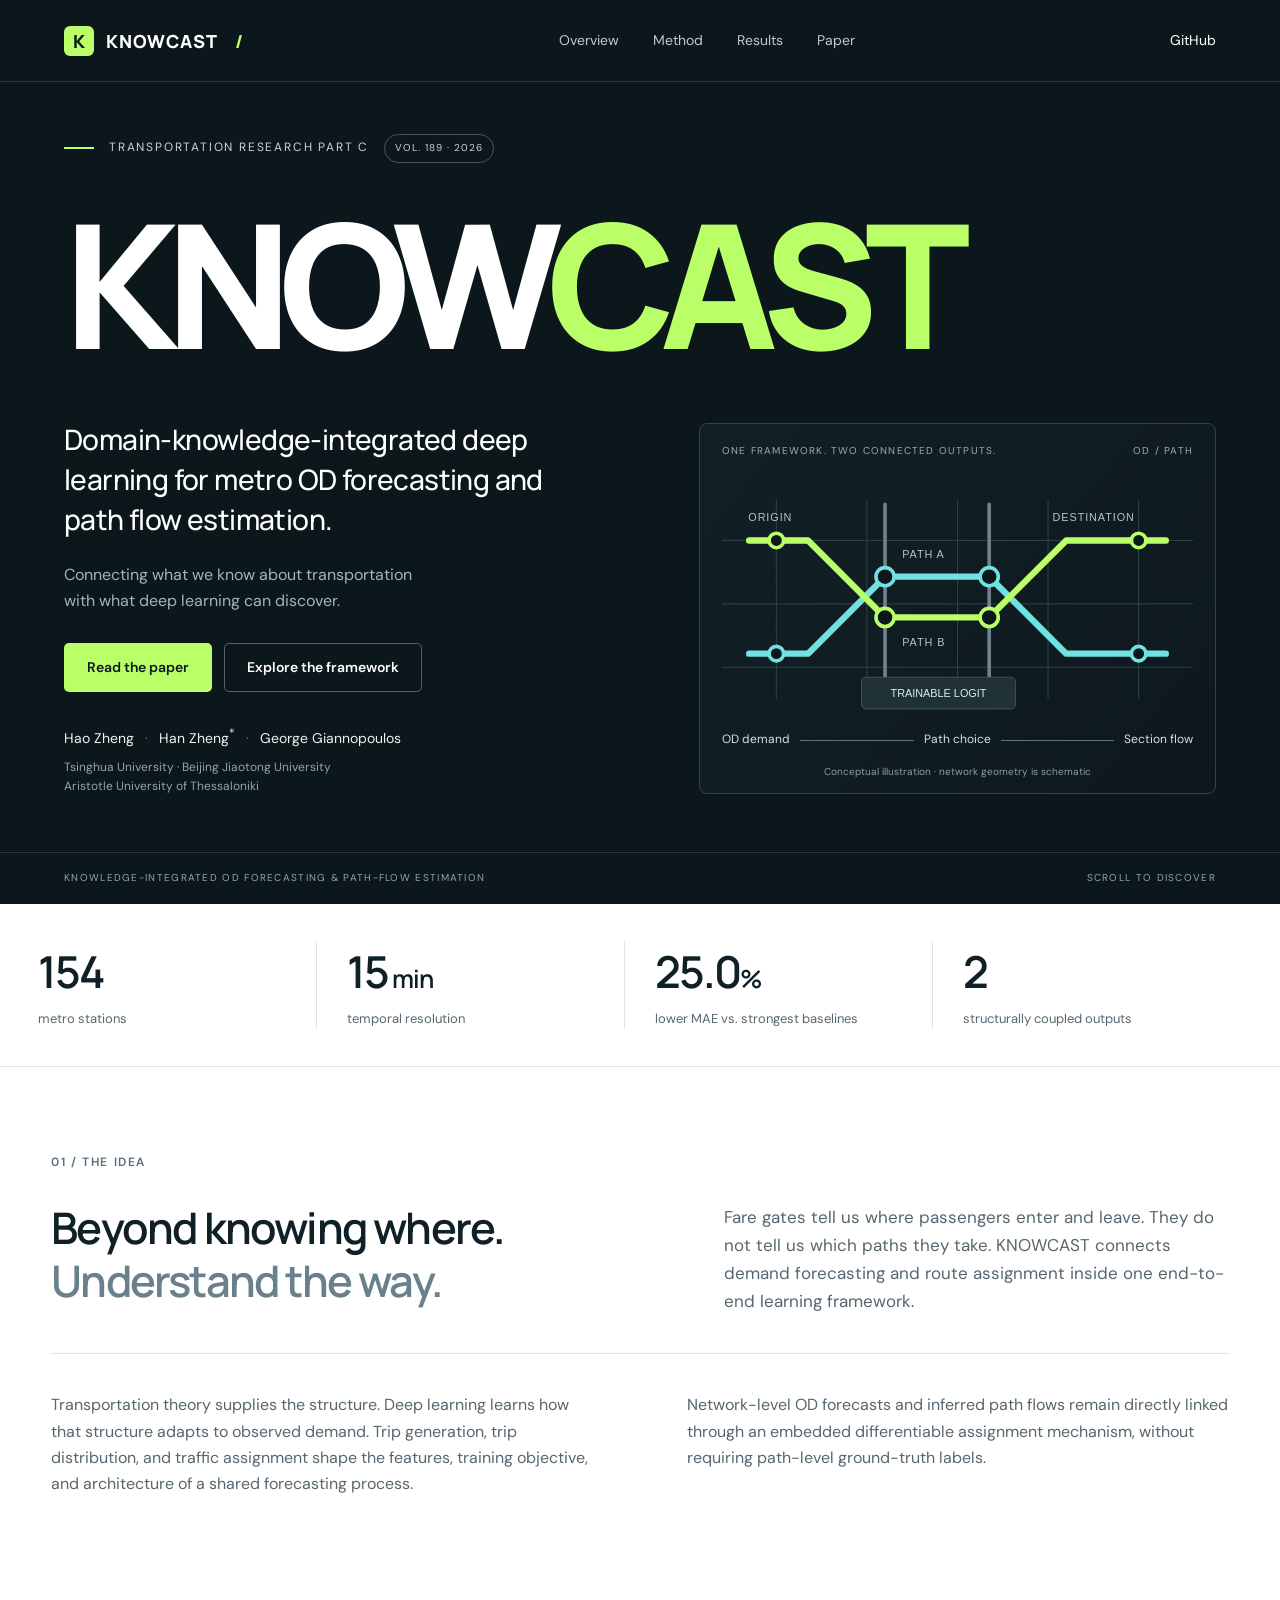
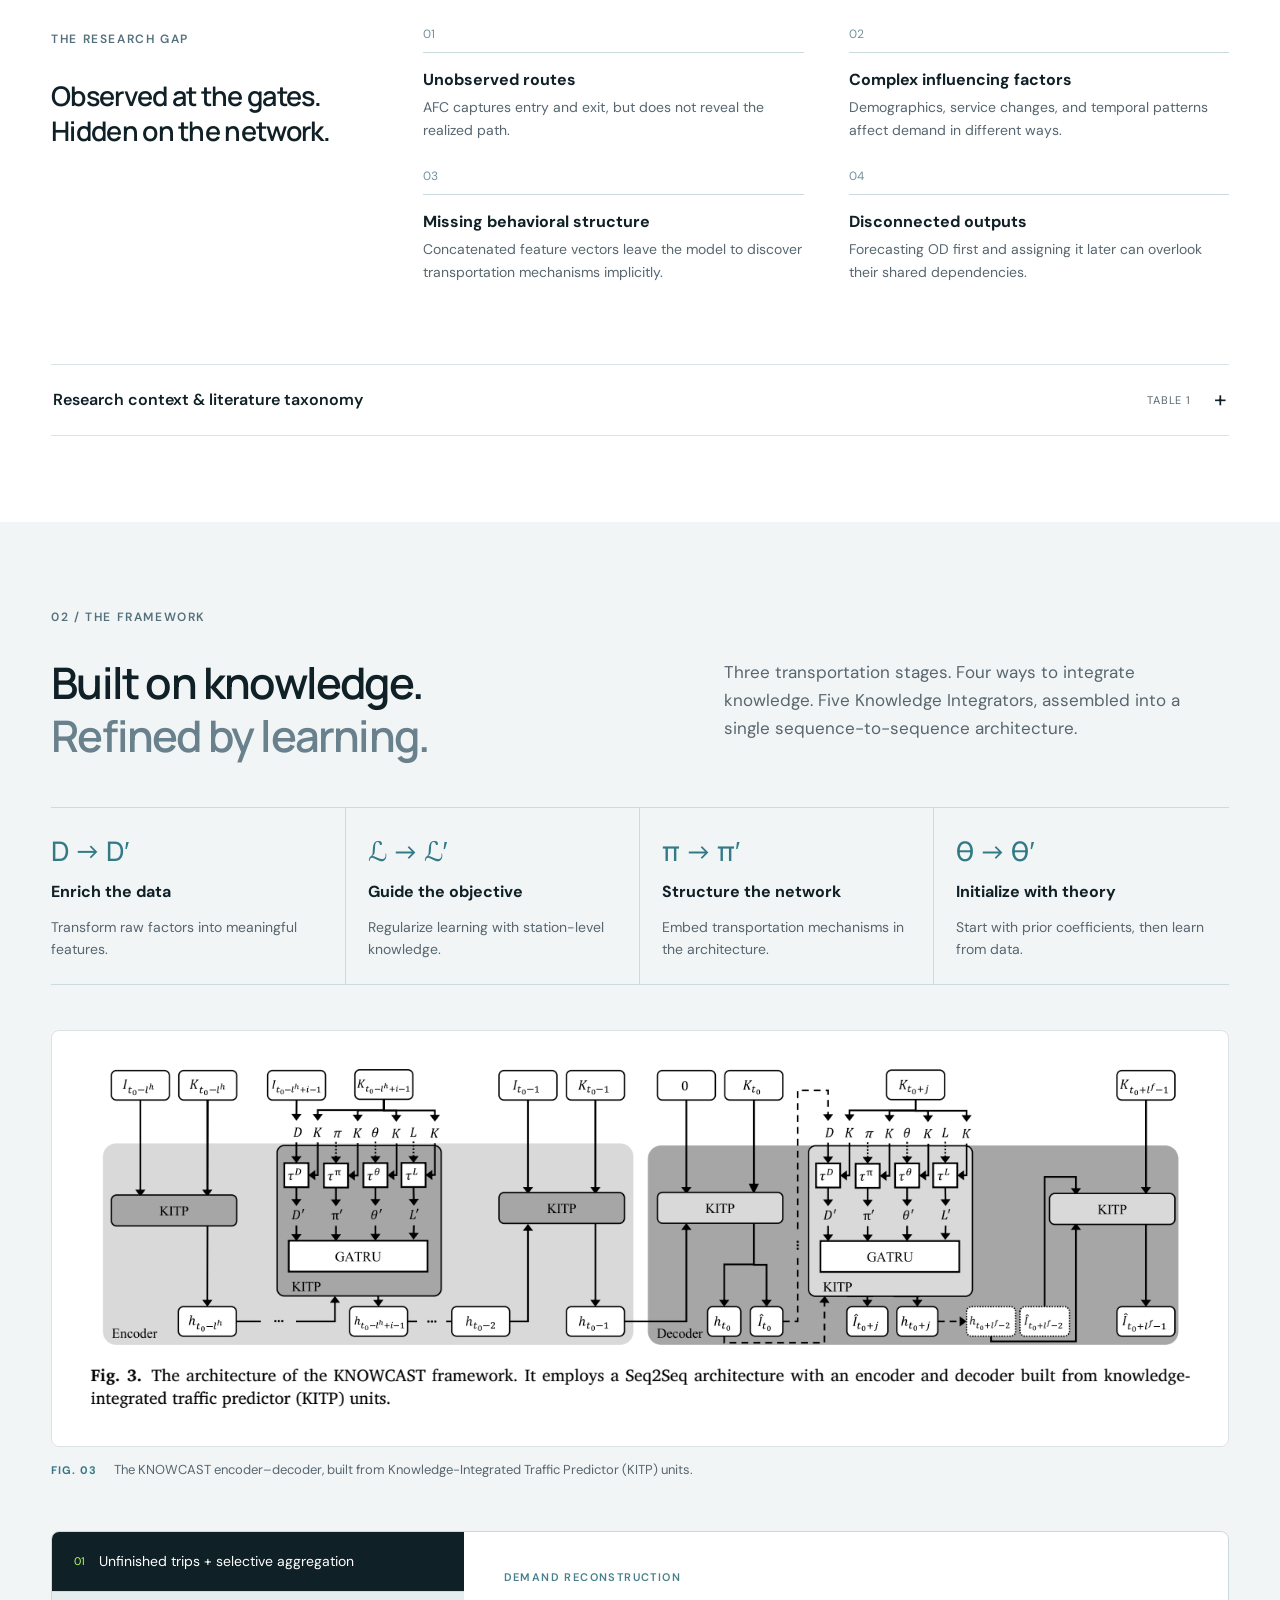
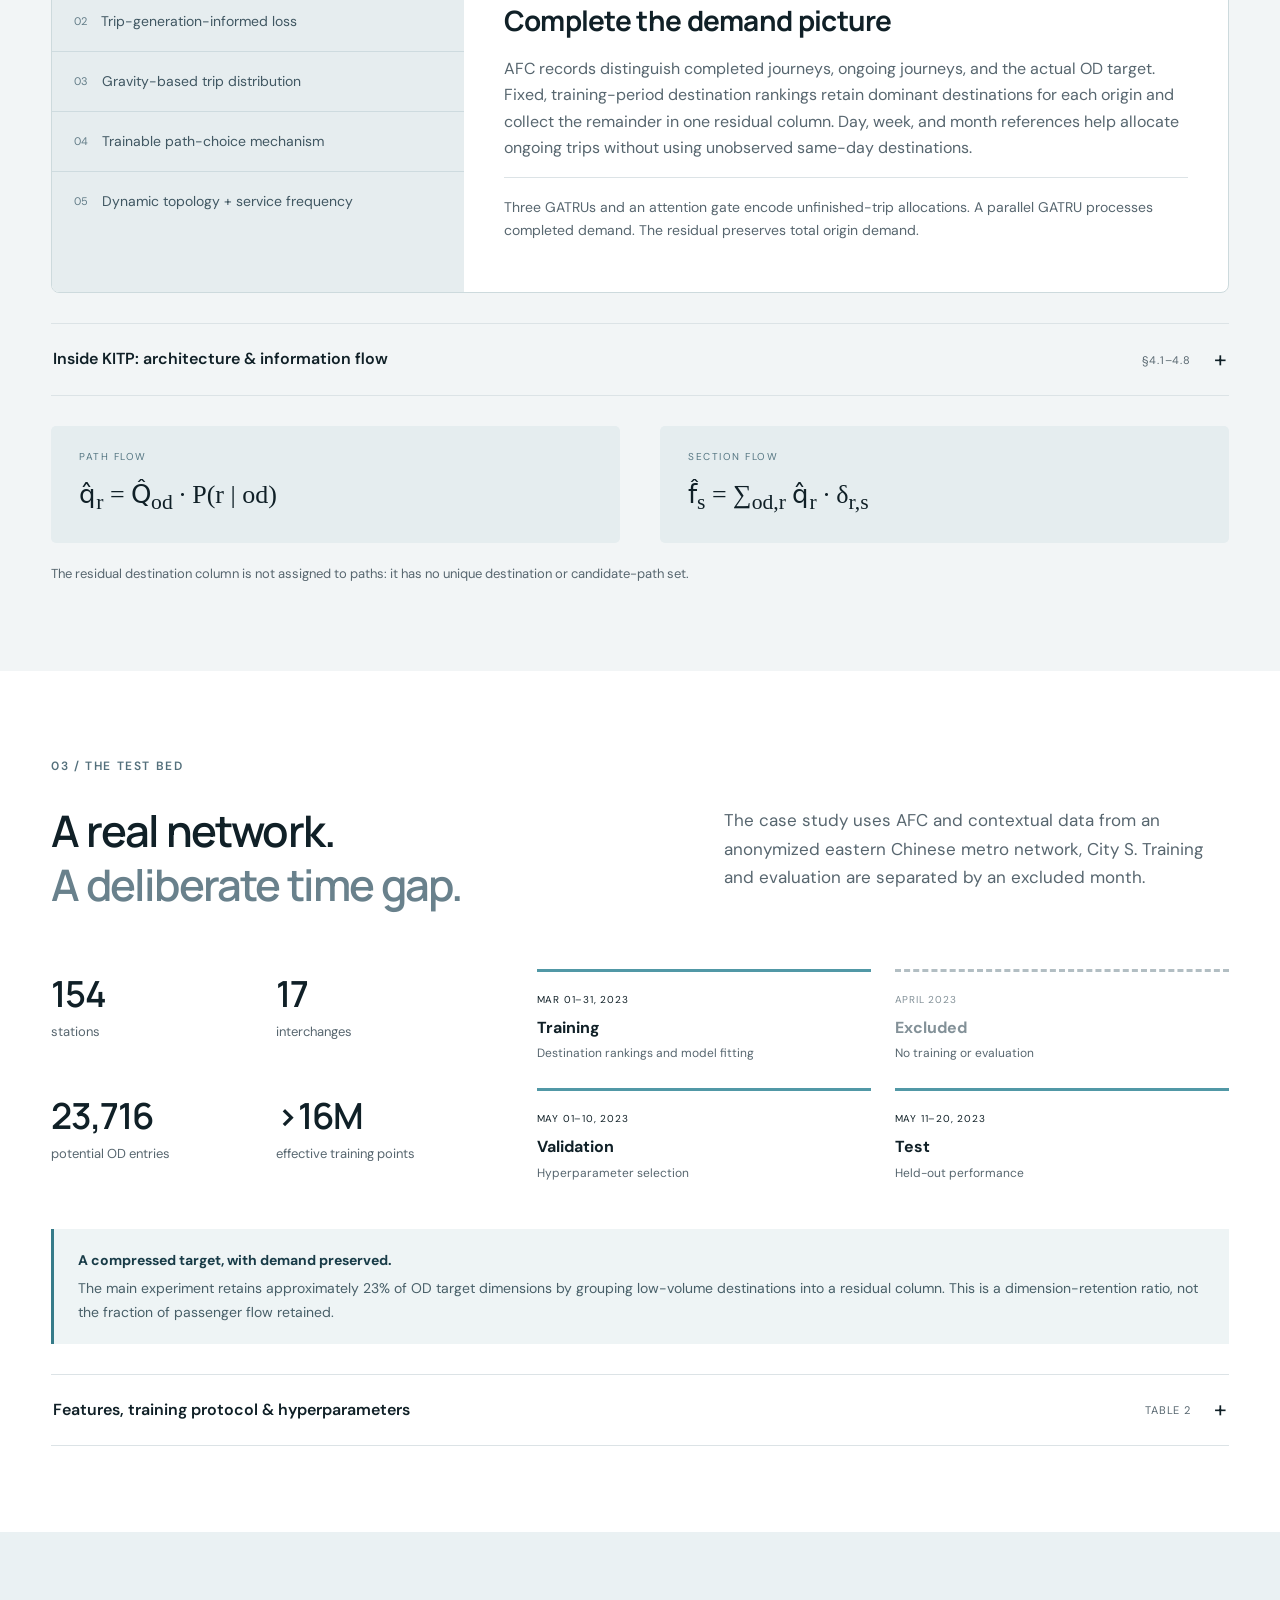
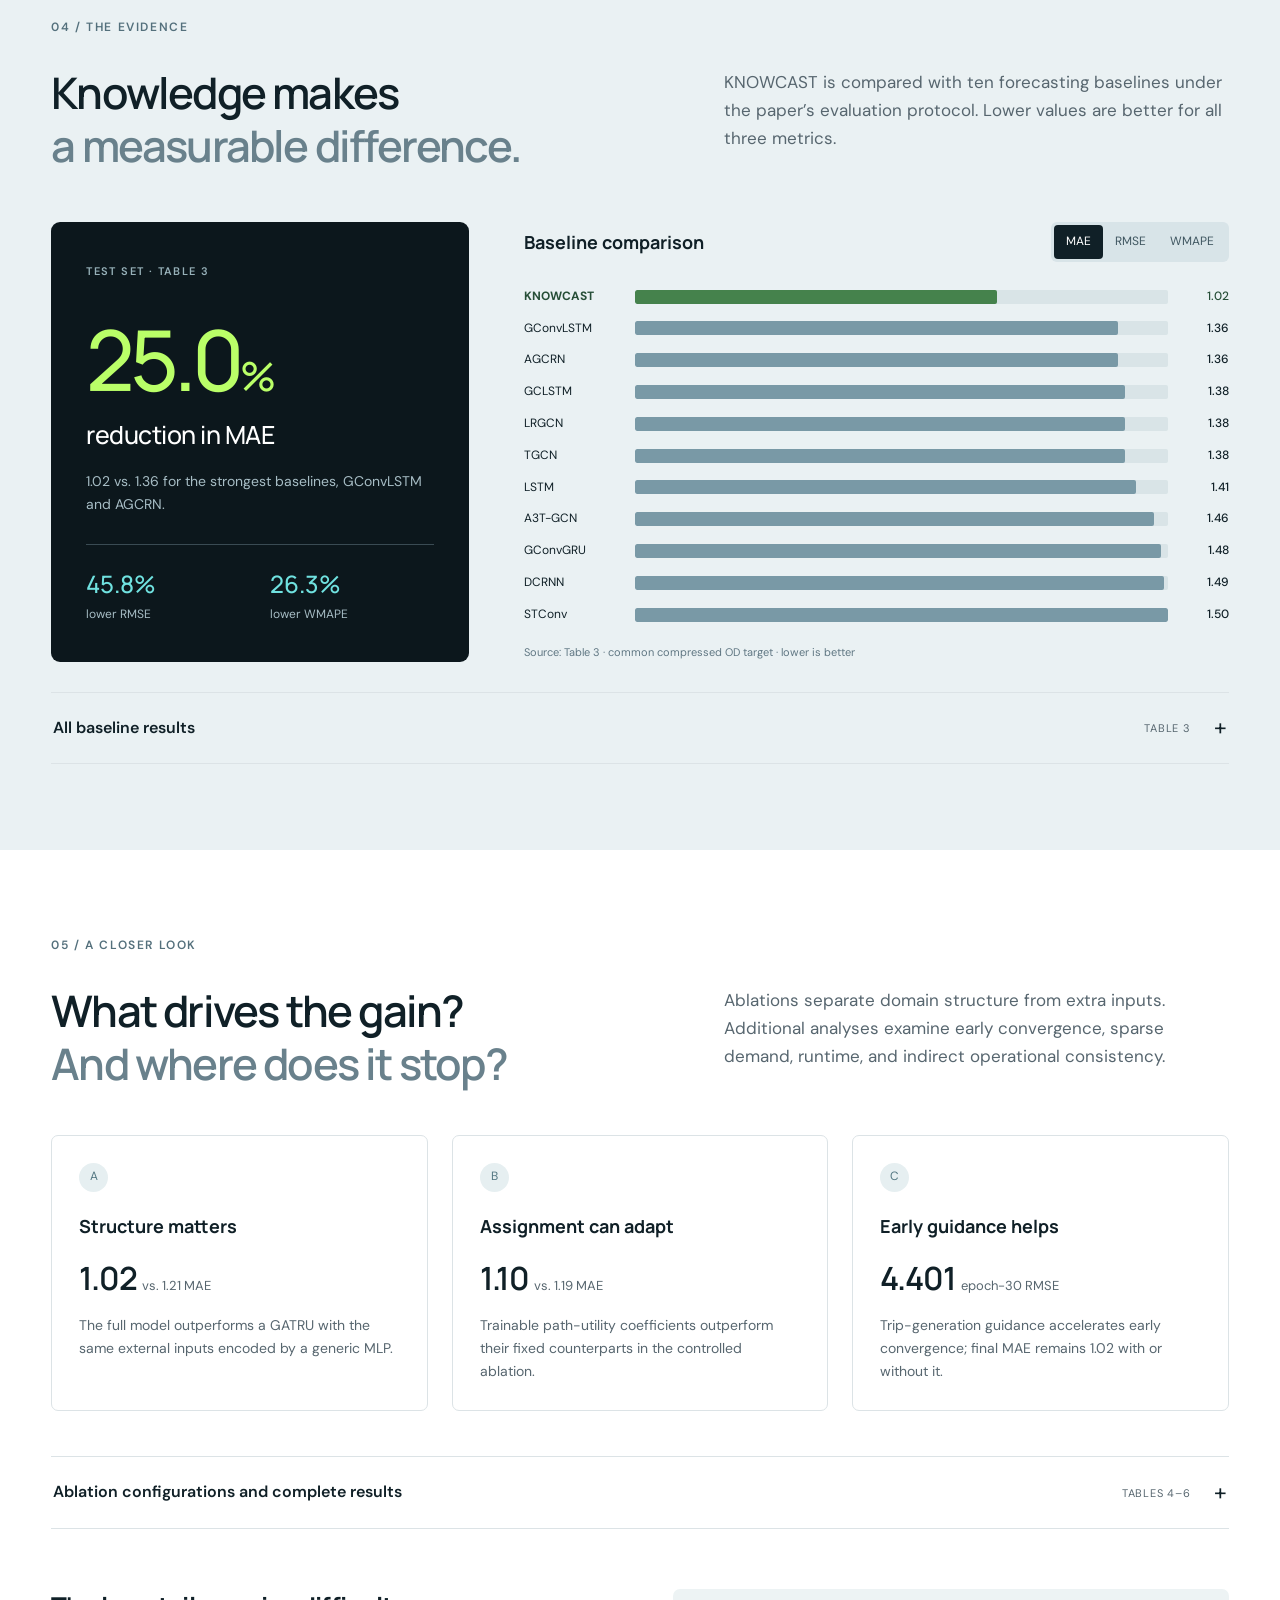
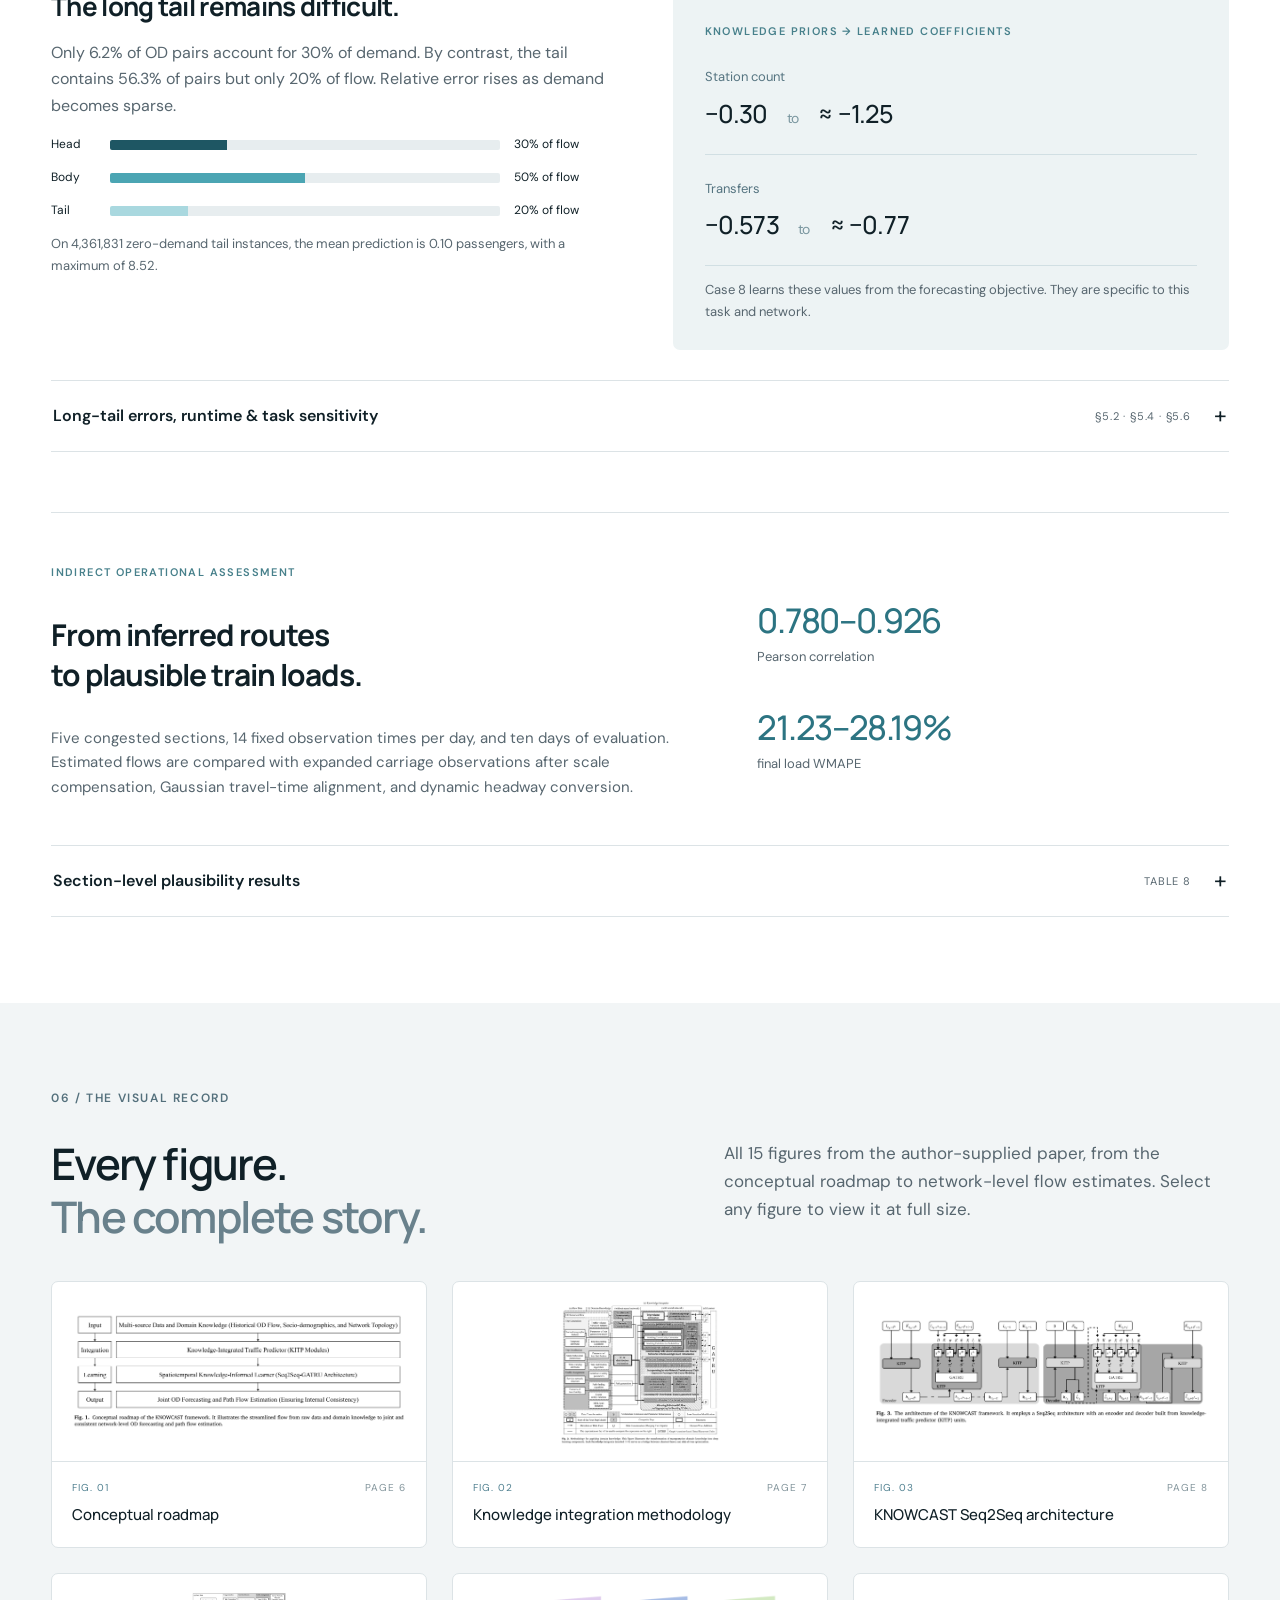
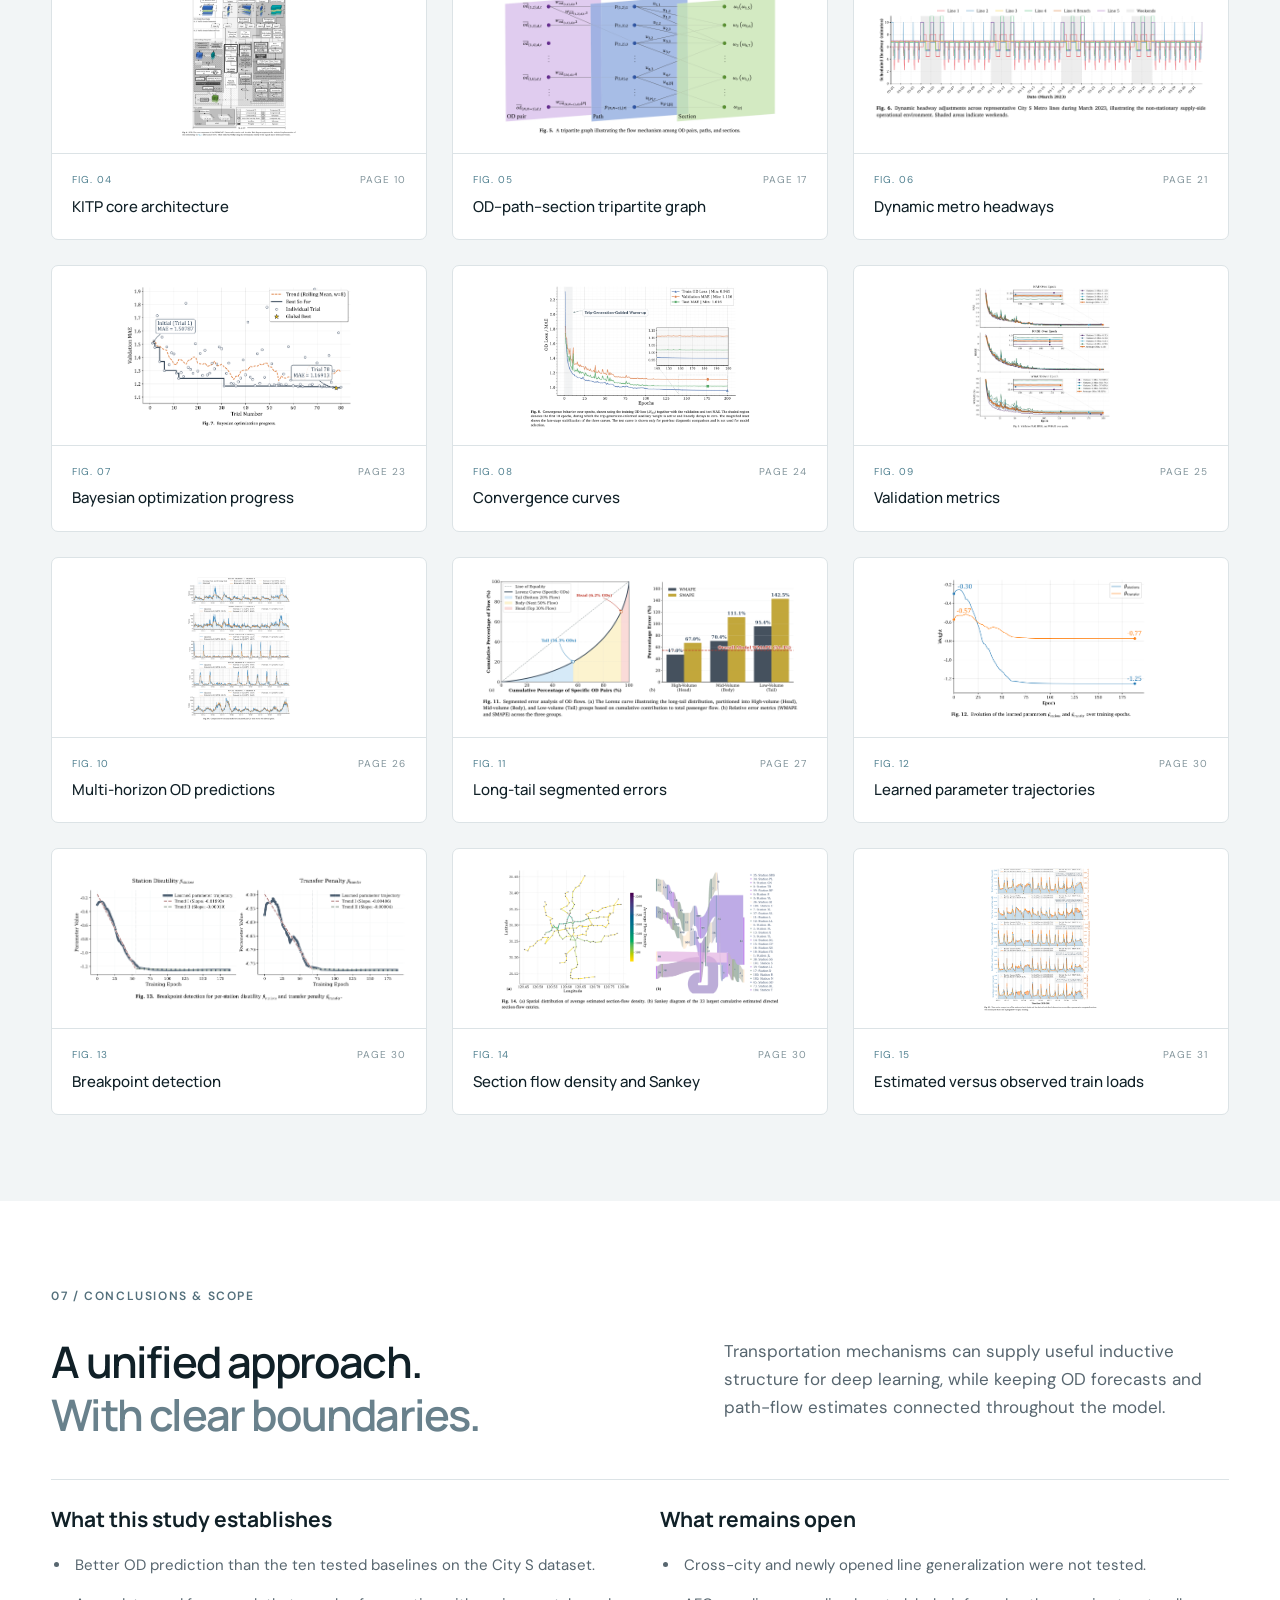
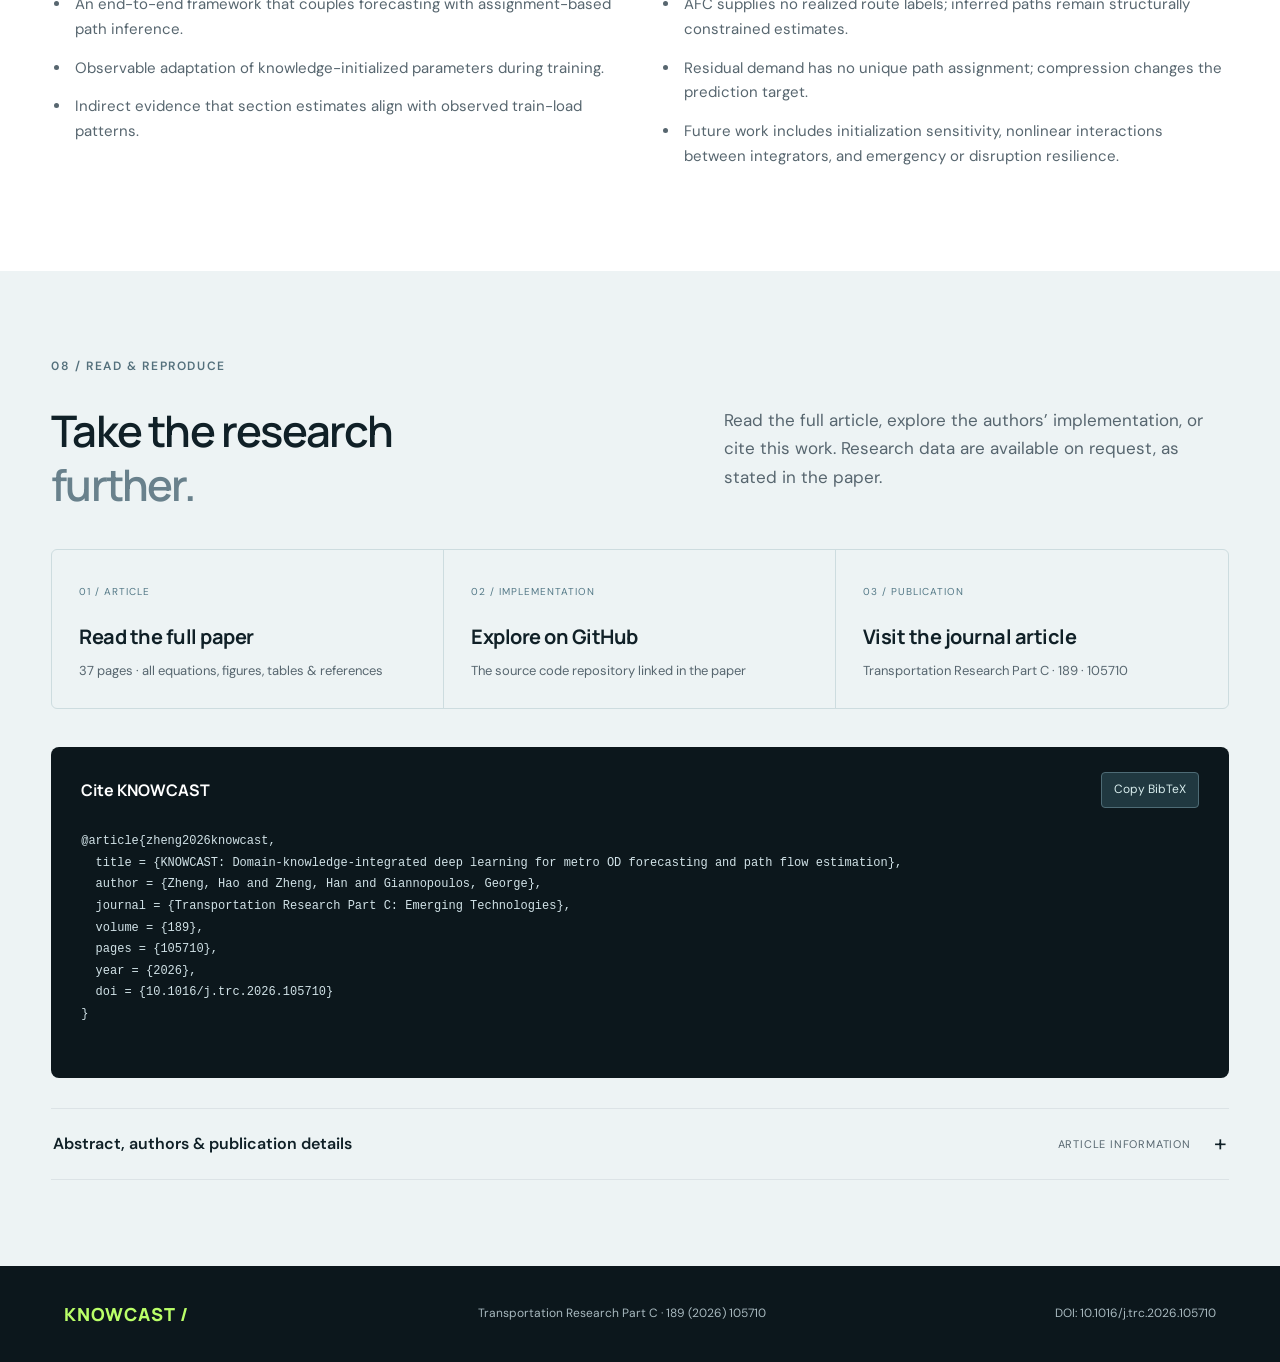
==== docs/index.html @ e8768f09 "Publish KNOWCAST research site with GitHub Pages-ready docs" ====
<!doctype html>
<html lang="en"><head><meta charset="utf-8"><meta name="viewport" content="width=device-width,initial-scale=1"><meta name="description" content="KNOWCAST integrates transportation domain knowledge into deep learning for joint metro OD forecasting and path flow estimation."><title>KNOWCAST — Knowledge in motion</title><link rel="icon" type="image/svg+xml" href="data:image/svg+xml,%3Csvg xmlns='http://www.w3.org/2000/svg' viewBox='0 0 64 64'%3E%3Crect width='64' height='64' rx='15' fill='%230c171c'/%3E%3Cpath d='M18 12v40M20 32L46 12M20 32l26 20' stroke='%23baff68' stroke-width='7' fill='none'/%3E%3C/svg%3E"><link rel="stylesheet" href="styles.css"></head><body>
<a class="skip" href="#overview">Skip to research</a><header class="site-header"><a class="brand" href="#top"><span class="brand-mark">K</span> KNOWCAST<span class="brand-dot">/</span></a><nav aria-label="Main navigation"><a href="#overview">Overview</a><a href="#method">Method</a><a href="#results">Results</a><a href="#paper">Paper</a></nav><a class="header-code" href="https://github.com/scholarhaozheng/KNOWCAST" target="_blank" rel="noreferrer">GitHub</a></header>
<main><section class="hero" id="top"><div class="hero-inner"><div class="eyebrow"><span class="line"></span> <span class="journal-label">TRANSPORTATION RESEARCH PART C</span> <span class="pill">VOL. 189 · 2026</span></div><div class="hero-word">KNOW<span>CAST</span></div><div class="hero-bottom"><div class="hero-copy"><h1>Domain-knowledge-integrated deep learning for metro OD forecasting and path flow estimation.</h1><p>Connecting what we know about transportation<br class="desktop"> with what deep learning can discover.</p><div class="hero-actions"><a class="button button-lime" href="paper.html">Read the paper</a><a class="button button-outline" href="#method">Explore the framework</a></div><div class="authors">Hao Zheng<span>·</span>Han Zheng<sup>*</sup><span>·</span>George Giannopoulos</div><div class="affiliations">Tsinghua University · Beijing Jiaotong University<br>Aristotle University of Thessaloniki</div></div><div class="hero-diagram"><div class="diagram-top"><span>ONE FRAMEWORK. TWO CONNECTED OUTPUTS.</span><span>OD / PATH</span></div><svg class="network-diagram" viewBox="0 0 520 290" role="img" aria-labelledby="network-title"><title id="network-title">Conceptual diagram: OD demand connects through a trainable assignment to multiple metro paths and section flows.</title><defs><linearGradient id="flow" x1="0" x2="1"><stop stop-color="#baff68"/><stop offset="1" stop-color="#70e2e0"/></linearGradient></defs><g fill="none" stroke="#30474f" stroke-width="1"><path d="M0 80H520M0 150H520M0 220H520M60 35V255M160 35V255M260 35V255M360 35V255M460 35V255"/></g><g fill="none" stroke-linecap="round" stroke-linejoin="round"><path d="M30 205H95L180 120H295L380 205H490" stroke="#70e2e0" stroke-width="7"/><path d="M30 80H95L180 165H295L380 80H490" stroke="#baff68" stroke-width="7"/><path d="M180 40V235M295 40V235" stroke="#71828b" stroke-width="4"/></g><g fill="#0c171c" stroke="#baff68" stroke-width="4"><circle cx="60" cy="80" r="8"/><circle cx="180" cy="165" r="10"/><circle cx="295" cy="165" r="10"/><circle cx="460" cy="80" r="8"/></g><g fill="#0c171c" stroke="#70e2e0" stroke-width="4"><circle cx="60" cy="205" r="8"/><circle cx="180" cy="120" r="10"/><circle cx="295" cy="120" r="10"/><circle cx="460" cy="205" r="8"/></g><g fill="#b5c4ca" font-family="Arial,sans-serif" font-size="12" letter-spacing="1"><text x="29" y="58">ORIGIN</text><text x="365" y="58">DESTINATION</text><text x="199" y="99">PATH A</text><text x="199" y="197">PATH B</text></g><g><rect x="154" y="231" width="170" height="35" rx="5" fill="#203238" stroke="#40595f"/><text x="239" y="253" text-anchor="middle" fill="#dcebe9" font-size="12" font-family="Arial">TRAINABLE LOGIT</text></g></svg><div class="diagram-foot"><span>OD demand</span><span class="flow-rule"></span><span>Path choice</span><span class="flow-rule"></span><span>Section flow</span></div><p class="diagram-caption">Conceptual illustration · network geometry is schematic</p></div></div></div><div class="hero-footer"><span>KNOWLEDGE-INTEGRATED OD FORECASTING & PATH-FLOW ESTIMATION</span><span>SCROLL TO DISCOVER</span></div></section>
<section class="stat-band" aria-label="Research highlights"><div><strong>154</strong><span>metro stations</span></div><div><strong>15<span> min</span></strong><span>temporal resolution</span></div><div><strong>25.0<span>%</span></strong><span>lower MAE vs. strongest baselines</span></div><div><strong>2</strong><span>structurally coupled outputs</span></div></section>
<section class="section overview" id="overview"><div class="section-label">01 / THE IDEA</div><div class="section-heading"><h2>Beyond knowing where.<br><em>Understand the way.</em></h2><p>Fare gates tell us where passengers enter and leave. They do not tell us which paths they take. KNOWCAST connects demand forecasting and route assignment inside one end-to-end learning framework.</p></div><div class="intro-grid"><p>Transportation theory supplies the structure. Deep learning learns how that structure adapts to observed demand. Trip generation, trip distribution, and traffic assignment shape the features, training objective, and architecture of a shared forecasting process.</p><p>Network-level OD forecasts and inferred path flows remain directly linked through an embedded differentiable assignment mechanism, without requiring path-level ground-truth labels.</p></div></section>
<section class="section challenge"><div class="challenge-title"><span class="section-label">THE RESEARCH GAP</span><h3>Observed at the gates.<br>Hidden on the network.</h3></div><div class="gaps"><article><span>01</span><h4>Unobserved routes</h4><p>AFC captures entry and exit, but does not reveal the realized path.</p></article><article><span>02</span><h4>Complex influencing factors</h4><p>Demographics, service changes, and temporal patterns affect demand in different ways.</p></article><article><span>03</span><h4>Missing behavioral structure</h4><p>Concatenated feature vectors leave the model to discover transportation mechanisms implicitly.</p></article><article><span>04</span><h4>Disconnected outputs</h4><p>Forecasting OD first and assigning it later can overlook their shared dependencies.</p></article></div><details class="research-detail wide"><summary>Research context & literature taxonomy <span>TABLE 1</span></summary><div class="table-wrap" tabindex="0" role="region" aria-label="Table 1 · Literature categories (condensed from the paper)"><table><caption>Table 1 · Literature categories (condensed from the paper)</caption><thead><tr><th scope="col">Family</th><th scope="col">Representative methods</th><th scope="col">Main limitation</th></tr></thead><tbody><tr class=""><th scope="row">Classical transportation</th><td>Four-step planning; classical optimization</td><td>Theory grounded; limited adaptation to real-time streams</td></tr><tr class=""><th scope="row">Statistical models</th><td>HA; ARIMA; Kalman filtering; state-space; least squares; IPF</td><td>Restrictive assumptions; mainly OD forecasts</td></tr><tr class=""><th scope="row">Classical machine learning</th><td>Bayesian networks; BPNN; SVM</td><td>Factors treated as inputs; challenges with network-scale spatiotemporal dependence</td></tr><tr class=""><th scope="row">Spatiotemporal deep learning</th><td>LSTM; CNN; GCN; GRU; encoder–decoder</td><td>Strong OD modeling; often weak behavioral structure and joint path inference</td></tr><tr class=""><th scope="row">Knowledge-guided models</th><td>Knowledge-informed architectures</td><td>Emerging structural guidance; still primarily OD-focused</td></tr></tbody></table></div><p>The full discussion and representative citations appear on pages 3–5 of the <a class="text-link" href="paper.html?page=3">original paper</a>.</p></details></section>
<div class="soft-wrap"><section class="section" id="method"><div class="section-label">02 / THE FRAMEWORK</div><div class="section-heading"><h2>Built on knowledge.<br><em>Refined by learning.</em></h2><p>Three transportation stages. Four ways to integrate knowledge. Five Knowledge Integrators, assembled into a single sequence-to-sequence architecture.</p></div><div class="integration-grid"><div><span>D → D′</span><h4>Enrich the data</h4><p>Transform raw factors into meaningful features.</p></div><div><span>ℒ → ℒ′</span><h4>Guide the objective</h4><p>Regularize learning with station-level knowledge.</p></div><div><span>π → π′</span><h4>Structure the network</h4><p>Embed transportation mechanisms in the architecture.</p></div><div><span>θ → θ′</span><h4>Initialize with theory</h4><p>Start with prior coefficients, then learn from data.</p></div></div><figure class="paper-figure"><button class="figure-open" data-figure="3" aria-label="Enlarge Figure 3: The KNOWCAST encoder–decoder, built from Knowledge-Integrated Traffic Predictor (KITP) units."><img src="assets/figure-03.png" alt="Figure 3. The KNOWCAST encoder–decoder, built from Knowledge-Integrated Traffic Predictor (KITP) units." loading="lazy"><span class="enlarge">View full figure</span></button><figcaption><span>FIG. 03</span> The KNOWCAST encoder–decoder, built from Knowledge-Integrated Traffic Predictor (KITP) units.</figcaption></figure><div class="method-explorer"><div class="method-tabs" role="tablist" aria-label="Knowledge integrators"><button role="tab" id="tab-0" aria-controls="panel-0" aria-selected="true" tabindex="0"><span>01</span>Unfinished trips + selective aggregation</button><button role="tab" id="tab-1" aria-controls="panel-1" aria-selected="false" tabindex="-1"><span>02</span>Trip-generation-informed loss</button><button role="tab" id="tab-2" aria-controls="panel-2" aria-selected="false" tabindex="-1"><span>03</span>Gravity-based trip distribution</button><button role="tab" id="tab-3" aria-controls="panel-3" aria-selected="false" tabindex="-1"><span>04</span>Trainable path-choice mechanism</button><button role="tab" id="tab-4" aria-controls="panel-4" aria-selected="false" tabindex="-1"><span>05</span>Dynamic topology + service frequency</button></div><div class="method-panels"><article role="tabpanel" id="panel-0" aria-labelledby="tab-0" tabindex="0" ><div class="mini-label">DEMAND RECONSTRUCTION</div><h3>Complete the demand picture</h3><p>AFC records distinguish completed journeys, ongoing journeys, and the actual OD target. Fixed, training-period destination rankings retain dominant destinations for each origin and collect the remainder in one residual column. Day, week, and month references help allocate ongoing trips without using unobserved same-day destinations.</p><p class="method-note">Three GATRUs and an attention gate encode unfinished-trip allocations. A parallel GATRU processes completed demand. The residual preserves total origin demand.</p></article><article role="tabpanel" id="panel-1" aria-labelledby="tab-1" tabindex="0" hidden><div class="mini-label">LOSS GUIDANCE</div><h3>Guide the early learning</h3><p>An independent DCRNN estimates station-level production and attraction using catchment demographics, temporal attributes, and event indicators. A knowledge-informed loss encourages the predicted OD marginals to agree with these estimates.</p><p class="method-note">The loss weight decays as 0.0264 × max(1 − 0.1 × epoch, 0), so this guidance acts during the first 10 epochs. Its clearest benefit is early convergence, with limited change in final accuracy.</p></article><article role="tabpanel" id="panel-2" aria-labelledby="tab-2" tabindex="0" hidden><div class="mini-label">DISTRIBUTION FEATURES</div><h3>Encode where demand goes</h3><p>A doubly constrained gravity model turns station production, attraction, and dynamic travel impedance into coarse OD proportions. Iterative proportional fitting balances the matrix at each time interval. An autoencoder compresses the result into forecasting features.</p><p class="method-note">The gravity deterrence coefficient is calibrated before main training and held fixed. The feature encoder is pretrained for reconstruction and then fine-tuned with the forecaster.</p></article><article role="tabpanel" id="panel-3" aria-labelledby="tab-3" tabindex="0" hidden><div class="mini-label">DIFFERENTIABLE ASSIGNMENT</div><h3>Make assignment learnable</h3><p>Candidate-path attributes enter a linear utility function. A Logit layer normalizes the utilities into route-choice probabilities for each OD pair. The station-count and transfer coefficients start from transportation priors and can adapt through the OD forecasting objective.</p><p class="method-note">An OD–path–section tripartite graph links each route to the directed sections it traverses. The learned coefficients are forecasting-calibrated operational parameters, rather than universal behavioral estimates.</p></article><article role="tabpanel" id="panel-4" aria-labelledby="tab-4" tabindex="0" hidden><div class="mini-label">NETWORK-AWARE FEATURES</div><h3>Represent the service network</h3><p>Section availability, path traversal probabilities, and departure frequencies encode changing network operations. Separate autoencoders create compact path-choice and service-frequency features for the main predictor.</p><p class="method-note">Line-level service embeddings are computed once per time step and shared across OD pairs. Unavailable sections have zero service. Future inputs must be known, announced, or forecastable at the prediction origin.</p></article></div></div><details class="research-detail"><summary>Inside KITP: architecture & information flow <span>§4.1–4.8</span></summary><figure class="paper-figure"><button class="figure-open" data-figure="4" aria-label="Enlarge Figure 4: Five Knowledge Integrators connect raw inputs, transportation principles, and the GATRU learner."><img src="assets/figure-04.png" alt="Figure 4. Five Knowledge Integrators connect raw inputs, transportation principles, and the GATRU learner." loading="lazy"><span class="enlarge">View full figure</span></button><figcaption><span>FIG. 04</span> Five Knowledge Integrators connect raw inputs, transportation principles, and the GATRU learner.</figcaption></figure><div class="two-columns"><div><h4>A graph-attention recurrent learner</h4><p>Historical OD features are combined with distributional, path-choice, and service-frequency augmentations. Graph attention weights feasible neighbors under a fixed adjacency mask; gated recurrence captures temporal dependence.</p></div><div><h4>A forecast-origin information boundary</h4><p>The encoder uses only realized history. The decoder starts from zero OD input and the encoder state. Training uses teacher forcing; inference feeds back its own predictions. Future unfinished-trip branches are removed.</p></div></div><h4>Seven input groups</h4><p>AFC demand; trip-generation explanatory features; static gravity preferences; dynamic impedance and station totals; utility priors; time-varying path attributes; and dynamic service-network structure. Scheduled future conditions must be available at the forecast origin.</p></details><div class="equation-strip"><div><span>PATH FLOW</span><strong>q̂<sub>r</sub> = Q̂<sub>od</sub> · P(r | od)</strong></div><div><span>SECTION FLOW</span><strong>f̂<sub>s</sub> = ∑<sub>od,r</sub> q̂<sub>r</sub> · δ<sub>r,s</sub></strong></div><p>The residual destination column is not assigned to paths: it has no unique destination or candidate-path set.</p></div></section></div>
<section class="section" id="data"><div class="section-label">03 / THE TEST BED</div><div class="section-heading"><h2>A real network.<br><em>A deliberate time gap.</em></h2><p>The case study uses AFC and contextual data from an anonymized eastern Chinese metro network, City S. Training and evaluation are separated by an excluded month.</p></div><div class="dataset-layout"><div class="dataset-facts"><div><strong>154</strong><span>stations</span></div><div><strong>17</strong><span>interchanges</span></div><div><strong>23,716</strong><span>potential OD entries</span></div><div><strong>&gt;16M</strong><span>effective training points</span></div></div><div class="timeline"><div><span>MAR 01–31, 2023</span><h4>Training</h4><p>Destination rankings and model fitting</p></div><div class="excluded"><span>APRIL 2023</span><h4>Excluded</h4><p>No training or evaluation</p></div><div><span>MAY 01–10, 2023</span><h4>Validation</h4><p>Hyperparameter selection</p></div><div><span>MAY 11–20, 2023</span><h4>Test</h4><p>Held-out performance</p></div></div></div><div class="note"><strong>A compressed target, with demand preserved.</strong> The main experiment retains approximately 23% of OD target dimensions by grouping low-volume destinations into a residual column. This is a dimension-retention ratio, not the fraction of passenger flow retained.</div><details class="research-detail"><summary>Features, training protocol & hyperparameters <span>TABLE 2</span></summary><div class="two-columns"><p>Station catchments use 800 m buffers and population rasterization with age, education, and household features. Temporal inputs include season, weekday/holiday, and time. Event influence is scored within 1 km.</p><p>Optuna TPE with MedianPruner evaluates 80 trials of at most 40 epochs. Trial 78 is selected; search-stage validation MAE improves from 1.51 to 1.17. This differs from final test MAE 1.02.</p></div><div class="table-wrap" tabindex="0" role="region" aria-label="Table 2 · Hyperparameter search"><table><caption>Table 2 · Hyperparameter search</caption><thead><tr><th scope="col">Parameter</th><th scope="col">Search space / setting</th><th scope="col">Selected</th></tr></thead><tbody><tr class=""><th scope="row">OD Matrix Dimension Retention Ratio</th><td>0.23 (fixed)</td><td>—</td></tr><tr class=""><th scope="row">alpha_decay</th><td>{0.01, 0.05, 0.1, 0.2, 0.5}</td><td>0.1</td></tr><tr class=""><th scope="row">Base learning rate</th><td>[1e-5, 1e-2] log-uniform</td><td>0.00653</td></tr><tr class=""><th scope="row">Dropout probability</th><td>[0.0,0.5] uniform</td><td>0.442</td></tr><tr class=""><th scope="row">RNN hidden units</th><td>{64,96,128,192}</td><td>96</td></tr><tr class=""><th scope="row">GAT feature dimension</th><td>{256,512,768}</td><td>256</td></tr><tr class=""><th scope="row">Trip generation-informed loss weight</th><td>[1e-5,1e-1] log-uniform</td><td>0.0264</td></tr><tr class=""><th scope="row">Additional distribution dim</th><td>{2,3,4,5}</td><td>5</td></tr><tr class=""><th scope="row">Additional section feature dim</th><td>{5,6,7,8}</td><td>6</td></tr></tbody></table></div><p>The main OD loss is MAE in original flow units. Pretrained autoencoders are fine-tuned jointly. Time resolution is 15 minutes; historical and future windows are handled by the Seq2Seq model.</p></details></section>
<section class="results-wrap" id="results"><div class="section"><div class="section-label">04 / THE EVIDENCE</div><div class="section-heading"><h2>Knowledge makes<br><em>a measurable difference.</em></h2><p>KNOWCAST is compared with ten forecasting baselines under the paper’s evaluation protocol. Lower values are better for all three metrics.</p></div><div class="results-grid"><div class="result-callout"><span class="mini-label">TEST SET · TABLE 3</span><strong>25.0<span>%</span></strong><h3>reduction in MAE</h3><p>1.02 vs. 1.36 for the strongest baselines, GConvLSTM and AGCRN.</p><div class="result-secondary"><div><b>45.8%</b><span>lower RMSE</span></div><div><b>26.3%</b><span>lower WMAPE</span></div></div></div><div class="chart-panel"><div class="chart-toolbar"><h3>Baseline comparison</h3><div class="metric-controls" role="group" aria-label="Comparison metric"><button class="active" data-metric="1" aria-pressed="true">MAE</button><button data-metric="2" aria-pressed="false">RMSE</button><button data-metric="3" aria-pressed="false">WMAPE</button></div></div><div id="baseline-chart" aria-live="polite"></div><p class="chart-source">Source: Table 3 · common compressed OD target · lower is better</p></div></div><details class="research-detail"><summary>All baseline results <span>TABLE 3</span></summary><div class="table-wrap" tabindex="0" role="region" aria-label="Table 3 · OD forecasting performance"><table><caption>Table 3 · OD forecasting performance</caption><thead><tr><th scope="col">Model</th><th scope="col">MAE</th><th scope="col">RMSE</th><th scope="col">WMAPE (%)</th></tr></thead><tbody><tr class=""><th scope="row">LSTM</th><td>1.41</td><td>6.48</td><td>76.36</td></tr><tr class=""><th scope="row">DCRNN</th><td>1.49</td><td>8.12</td><td>80.69</td></tr><tr class=""><th scope="row">GConvGRU</th><td>1.48</td><td>7.65</td><td>80.15</td></tr><tr class=""><th scope="row">GConvLSTM</th><td>1.36</td><td>5.61</td><td>73.65</td></tr><tr class=""><th scope="row">GCLSTM</th><td>1.38</td><td>5.95</td><td>74.73</td></tr><tr class=""><th scope="row">LRGCN</th><td>1.38</td><td>5.79</td><td>74.73</td></tr><tr class=""><th scope="row">TGCN</th><td>1.38</td><td>6.04</td><td>74.73</td></tr><tr class=""><th scope="row">A3T-GCN</th><td>1.46</td><td>6.61</td><td>79.06</td></tr><tr class=""><th scope="row">AGCRN</th><td>1.36</td><td>5.61</td><td>73.65</td></tr><tr class=""><th scope="row">STConv</th><td>1.50</td><td>6.95</td><td>81.23</td></tr><tr class="best"><th scope="row">KNOWCAST</th><td>1.02</td><td>3.04</td><td>54.25</td></tr></tbody></table></div></details></div></section>
<section class="section" id="analysis"><div class="section-label">05 / A CLOSER LOOK</div><div class="section-heading"><h2>What drives the gain?<br><em>And where does it stop?</em></h2><p>Ablations separate domain structure from extra inputs. Additional analyses examine early convergence, sparse demand, runtime, and indirect operational consistency.</p></div><div class="finding-cards"><article><span class="finding-index">A</span><h3>Structure matters</h3><div class="finding-number">1.02 <small>vs. 1.21 MAE</small></div><p>The full model outperforms a GATRU with the same external inputs encoded by a generic MLP.</p></article><article><span class="finding-index">B</span><h3>Assignment can adapt</h3><div class="finding-number">1.10 <small>vs. 1.19 MAE</small></div><p>Trainable path-utility coefficients outperform their fixed counterparts in the controlled ablation.</p></article><article><span class="finding-index">C</span><h3>Early guidance helps</h3><div class="finding-number">4.401 <small>epoch-30 RMSE</small></div><p>Trip-generation guidance accelerates early convergence; final MAE remains 1.02 with or without it.</p></article></div><details class="research-detail"><summary>Ablation configurations and complete results <span>TABLES 4–6</span></summary><p>All listed cases retain Component 1. Full KNOWCAST uses all components with trainable path utilities.</p><div class="table-wrap" tabindex="0" role="region" aria-label="Table 4 · Ablation configuration"><table><caption>Table 4 · Ablation configuration</caption><thead><tr><th scope="col">Case</th><th scope="col">Learner</th><th scope="col">C1</th><th scope="col">Trip generation</th><th scope="col">Distribution</th><th scope="col">Path utility</th><th scope="col">Section probability</th><th scope="col">Frequency</th></tr></thead><tbody><tr class=""><th scope="row">2b</th><td>GATRU</td><td>Yes</td><td>No</td><td>Yes</td><td>Yes (trainable)</td><td>Yes</td><td>Yes</td></tr><tr class=""><th scope="row">2c</th><td>GATRU</td><td>Yes</td><td>Yes (Temporal Only)</td><td>Yes</td><td>Yes (trainable)</td><td>Yes</td><td>Yes</td></tr><tr class=""><th scope="row">3</th><td>GATRU</td><td>Yes</td><td>No</td><td>No</td><td>—</td><td>No</td><td>No</td></tr><tr class=""><th scope="row">3b</th><td>GATRU</td><td>Yes</td><td>Generic MLP</td><td>Generic MLP</td><td>Generic MLP</td><td>Generic MLP</td><td>Generic MLP</td></tr><tr class=""><th scope="row">4</th><td>GATRU</td><td>Yes</td><td>Yes</td><td>No</td><td>No</td><td>No</td><td>No</td></tr><tr class=""><th scope="row">5</th><td>GATRU</td><td>Yes</td><td>No</td><td>Yes</td><td>No</td><td>No</td><td>No</td></tr><tr class=""><th scope="row">6</th><td>GATRU</td><td>Yes</td><td>No</td><td>No</td><td>No</td><td>No</td><td>Yes</td></tr><tr class=""><th scope="row">7</th><td>GATRU</td><td>Yes</td><td>No</td><td>No</td><td>Yes (fixed)</td><td>Yes</td><td>No</td></tr><tr class=""><th scope="row">8</th><td>GATRU</td><td>Yes</td><td>No</td><td>No</td><td>Yes (trainable)</td><td>Yes</td><td>No</td></tr><tr class=""><th scope="row">9</th><td>GConvLSTM</td><td>Yes</td><td>No</td><td>No</td><td>—</td><td>No</td><td>No</td></tr><tr class=""><th scope="row">10</th><td>GConvLSTM</td><td>Yes</td><td>Yes</td><td>No</td><td>No</td><td>No</td><td>No</td></tr><tr class=""><th scope="row">11</th><td>GConvLSTM</td><td>Yes</td><td>No</td><td>Yes</td><td>No</td><td>No</td><td>No</td></tr><tr class=""><th scope="row">12</th><td>GConvLSTM</td><td>Yes</td><td>No</td><td>No</td><td>No</td><td>No</td><td>Yes</td></tr><tr class=""><th scope="row">13</th><td>GConvLSTM</td><td>Yes</td><td>No</td><td>No</td><td>Yes (fixed)</td><td>Yes</td><td>No</td></tr></tbody></table></div><div class="table-wrap" tabindex="0" role="region" aria-label="Table 5 · Final ablation performance"><table><caption>Table 5 · Final ablation performance</caption><thead><tr><th scope="col">Case</th><th scope="col">MAE</th><th scope="col">RMSE</th><th scope="col">WMAPE (%)</th></tr></thead><tbody><tr class=""><th scope="row">2b — without Trip Generation</th><td>1.02</td><td>3.06</td><td>54.27</td></tr><tr class=""><th scope="row">2c — Temporal Only</th><td>1.02</td><td>3.08</td><td>54.42</td></tr><tr class=""><th scope="row">3 — Base GATRU</th><td>1.24</td><td>5.19</td><td>67.15</td></tr><tr class=""><th scope="row">3b — GATRU + MLP</th><td>1.21</td><td>4.85</td><td>65.53</td></tr><tr class=""><th scope="row">4 — Trip generation</th><td>1.22</td><td>5.12</td><td>66.07</td></tr><tr class=""><th scope="row">5 — Trip distribution</th><td>1.14</td><td>3.64</td><td>61.74</td></tr><tr class=""><th scope="row">6 — Departure frequency</th><td>1.21</td><td>4.20</td><td>65.53</td></tr><tr class=""><th scope="row">7 — Fixed path utility</th><td>1.19</td><td>3.92</td><td>64.44</td></tr><tr class=""><th scope="row">8 — Trainable path utility</th><td>1.10</td><td>3.45</td><td>59.57</td></tr><tr class=""><th scope="row">9 — GConvLSTM baseline</th><td>1.35</td><td>5.58</td><td>73.10</td></tr><tr class=""><th scope="row">10 — GConvLSTM + trip generation</th><td>1.35</td><td>5.57</td><td>72.64</td></tr><tr class=""><th scope="row">11 — GConvLSTM + trip distribution</th><td>1.24</td><td>4.41</td><td>67.15</td></tr><tr class=""><th scope="row">12 — GConvLSTM + departure frequency</th><td>1.32</td><td>5.32</td><td>73.01</td></tr><tr class=""><th scope="row">13 — GConvLSTM + fixed path utility</th><td>1.31</td><td>4.66</td><td>70.94</td></tr></tbody></table></div><div class="table-wrap" tabindex="0" role="region" aria-label="Table 6 · Convergence at epoch 30"><table><caption>Table 6 · Convergence at epoch 30</caption><thead><tr><th scope="col">Case</th><th scope="col">MAE</th><th scope="col">RMSE</th><th scope="col">WMAPE (%)</th></tr></thead><tbody><tr class=""><th scope="row">2 — Full Features</th><td>1.138</td><td>4.401</td><td>58.11</td></tr><tr class=""><th scope="row">2b — without Trip Generation</th><td>1.277</td><td>5.729</td><td>65.20</td></tr><tr class=""><th scope="row">2c — Temporal Only</th><td>1.221</td><td>5.927</td><td>62.39</td></tr></tbody></table></div><p>Table 6 MAE and RMSE values are shown to three decimal places in the original: full 1.138 / 4.401; without trip generation 1.277 / 5.729; temporal only 1.221 / 5.927.</p></details><div class="analysis-split"><div><h3>The long tail remains difficult.</h3><p>Only 6.2% of OD pairs account for 30% of demand. By contrast, the tail contains 56.3% of pairs but only 20% of flow. Relative error rises as demand becomes sparse.</p><div class="tail-bars"><div><span>Head</span><i style="--w:30%;--c:#1e5663"></i><b>30% of flow</b></div><div><span>Body</span><i style="--w:50%;--c:#4ba5b3"></i><b>50% of flow</b></div><div><span>Tail</span><i style="--w:20%;--c:#a9d8df"></i><b>20% of flow</b></div></div><p class="small">On 4,361,831 zero-demand tail instances, the mean prediction is 0.10 passengers, with a maximum of 8.52.</p></div><div class="parameter-card"><span class="mini-label">KNOWLEDGE PRIORS → LEARNED COEFFICIENTS</span><div><span>Station count</span><strong>−0.30 <i>to</i> ≈ −1.25</strong></div><div><span>Transfers</span><strong>−0.573 <i>to</i> ≈ −0.77</strong></div><p>Case 8 learns these values from the forecasting objective. They are specific to this task and network.</p></div></div><details class="research-detail"><summary>Long-tail errors, runtime & task sensitivity <span>§5.2 · §5.4 · §5.6</span></summary><div class="table-wrap" tabindex="0" role="region" aria-label="Demand groups · Figure 11 and accompanying analysis"><table><caption>Demand groups · Figure 11 and accompanying analysis</caption><thead><tr><th scope="col">Group</th><th scope="col">OD pairs (%)</th><th scope="col">Flow (%)</th><th scope="col">WMAPE (%)</th><th scope="col">SMAPE (%)</th></tr></thead><tbody><tr class=""><th scope="row">Head</th><td>6.20</td><td>30.00</td><td>47.00</td><td>67.00</td></tr><tr class=""><th scope="row">Body</th><td>37.50</td><td>50.00</td><td>70.40</td><td>111.10</td></tr><tr class=""><th scope="row">Tail</th><td>56.30</td><td>20.00</td><td>95.40</td><td>142.50</td></tr></tbody></table></div><div class="table-wrap" tabindex="0" role="region" aria-label="Table 7 · CPU computational cost"><table><caption>Table 7 · CPU computational cost</caption><thead><tr><th scope="col">Case</th><th scope="col">Model</th><th scope="col">Training (s/epoch)</th><th scope="col">Inference (ms/batch)</th></tr></thead><tbody><tr class=""><th scope="row">9</th><td>GConvLSTM</td><td>22.50</td><td>1250.00</td></tr><tr class=""><th scope="row">3</th><td>Base GATRU</td><td>24.90</td><td>1351.00</td></tr><tr class=""><th scope="row">3b</th><td>GATRU + Generic MLP</td><td>28.70</td><td>1485.00</td></tr><tr class=""><th scope="row">2</th><td>KNOWCAST</td><td>43.80</td><td>2150.00</td></tr></tbody></table></div><p>Measured on dual Intel Xeon Gold 5318Y CPUs, 48 physical cores / 96 threads, and 503 GiB memory; averaged across five consecutive epochs. Latencies are per batch, not per OD pair.</p><div class="table-wrap" tabindex="0" role="region" aria-label="Task sensitivity · Section 5.6"><table><caption>Task sensitivity · Section 5.6</caption><thead><tr><th scope="col">Configuration</th><th scope="col">MAE</th><th scope="col">RMSE</th><th scope="col">WMAPE (%)</th></tr></thead><tbody><tr class=""><th scope="row">history 2 / forecast 4</th><td>1.30</td><td>4.70</td><td>61.89</td></tr><tr class=""><th scope="row">history 4 / forecast 12</th><td>1.60</td><td>8.00</td><td>74.55</td></tr><tr class=""><th scope="row">retain 15% dimension</th><td>0.86</td><td>2.65</td><td>43.67</td></tr><tr class=""><th scope="row">retain 80% dimension</th><td>1.72</td><td>9.41</td><td>77.94</td></tr></tbody></table></div><p>Changing compression changes the target dimension and its sparsity. These results are not an equal-target comparison. Longer horizons and shorter histories also make the forecasting problem harder.</p></details><div class="operational"><div><span class="mini-label">INDIRECT OPERATIONAL ASSESSMENT</span><h3>From inferred routes<br>to plausible train loads.</h3><p>Five congested sections, 14 fixed observation times per day, and ten days of evaluation. Estimated flows are compared with expanded carriage observations after scale compensation, Gaussian travel-time alignment, and dynamic headway conversion.</p></div><div class="operational-metrics"><div><strong>0.780–0.926</strong><span>Pearson correlation</span></div><div><strong>21.23–28.19%</strong><span>final load WMAPE</span></div></div></div><details class="research-detail"><summary>Section-level plausibility results <span>TABLE 8</span></summary><div class="table-wrap" tabindex="0" role="region" aria-label="Table 8 · Indirect train-load comparison"><table><caption>Table 8 · Indirect train-load comparison</caption><thead><tr><th scope="col">Section</th><th scope="col">Line</th><th scope="col">Level 1 · Micro OD WMAPE (%)</th><th scope="col">Level 2 · Spatial aggregation WMAPE (%)</th><th scope="col">Final load WMAPE (%)</th><th scope="col">Pearson r</th></tr></thead><tbody><tr class=""><th scope="row">JL → M</th><td>1</td><td>46.87</td><td>11.80</td><td>22.76</td><td>0.863</td></tr><tr class=""><th scope="row">SRS → SJ</th><td>2</td><td>57.57</td><td>19.13</td><td>23.27</td><td>0.780</td></tr><tr class=""><th scope="row">SW → S</th><td>3</td><td>57.49</td><td>19.33</td><td>21.23</td><td>0.926</td></tr><tr class=""><th scope="row">H → Q</th><td>4</td><td>73.13</td><td>37.68</td><td>25.75</td><td>0.916</td></tr><tr class=""><th scope="row">N → X</th><td>5</td><td>73.15</td><td>34.40</td><td>28.19</td><td>0.865</td></tr></tbody></table></div><p class="note">This is an indirect assessment, not direct validation of path flows or against continuous section-flow ground truth. Carriage annotation, train expansion, scaling, and temporal alignment each introduce uncertainty.</p></details></section>
<div class="soft-wrap"><section class="section" id="figures"><div class="section-label">06 / THE VISUAL RECORD</div><div class="section-heading"><h2>Every figure.<br><em>The complete story.</em></h2><p>All 15 figures from the author-supplied paper, from the conceptual roadmap to network-level flow estimates. Select any figure to view it at full size.</p></div><div class="figure-gallery"><button class="gallery-card" data-figure="1" aria-label="Open Figure 1: Conceptual roadmap"><div class="gallery-image"><img src="assets/figure-01.png" alt="" loading="lazy"></div><span class="gallery-meta">FIG. 01 <span>PAGE 6</span></span><h3>Conceptual roadmap</h3></button><button class="gallery-card" data-figure="2" aria-label="Open Figure 2: Knowledge integration methodology"><div class="gallery-image"><img src="assets/figure-02.png" alt="" loading="lazy"></div><span class="gallery-meta">FIG. 02 <span>PAGE 7</span></span><h3>Knowledge integration methodology</h3></button><button class="gallery-card" data-figure="3" aria-label="Open Figure 3: KNOWCAST Seq2Seq architecture"><div class="gallery-image"><img src="assets/figure-03.png" alt="" loading="lazy"></div><span class="gallery-meta">FIG. 03 <span>PAGE 8</span></span><h3>KNOWCAST Seq2Seq architecture</h3></button><button class="gallery-card" data-figure="4" aria-label="Open Figure 4: KITP core architecture"><div class="gallery-image"><img src="assets/figure-04.png" alt="" loading="lazy"></div><span class="gallery-meta">FIG. 04 <span>PAGE 10</span></span><h3>KITP core architecture</h3></button><button class="gallery-card" data-figure="5" aria-label="Open Figure 5: OD–path–section tripartite graph"><div class="gallery-image"><img src="assets/figure-05.png" alt="" loading="lazy"></div><span class="gallery-meta">FIG. 05 <span>PAGE 17</span></span><h3>OD–path–section tripartite graph</h3></button><button class="gallery-card" data-figure="6" aria-label="Open Figure 6: Dynamic metro headways"><div class="gallery-image"><img src="assets/figure-06.png" alt="" loading="lazy"></div><span class="gallery-meta">FIG. 06 <span>PAGE 21</span></span><h3>Dynamic metro headways</h3></button><button class="gallery-card" data-figure="7" aria-label="Open Figure 7: Bayesian optimization progress"><div class="gallery-image"><img src="assets/figure-07.png" alt="" loading="lazy"></div><span class="gallery-meta">FIG. 07 <span>PAGE 23</span></span><h3>Bayesian optimization progress</h3></button><button class="gallery-card" data-figure="8" aria-label="Open Figure 8: Convergence curves"><div class="gallery-image"><img src="assets/figure-08.png" alt="" loading="lazy"></div><span class="gallery-meta">FIG. 08 <span>PAGE 24</span></span><h3>Convergence curves</h3></button><button class="gallery-card" data-figure="9" aria-label="Open Figure 9: Validation metrics"><div class="gallery-image"><img src="assets/figure-09.png" alt="" loading="lazy"></div><span class="gallery-meta">FIG. 09 <span>PAGE 25</span></span><h3>Validation metrics</h3></button><button class="gallery-card" data-figure="10" aria-label="Open Figure 10: Multi-horizon OD predictions"><div class="gallery-image"><img src="assets/figure-10.png" alt="" loading="lazy"></div><span class="gallery-meta">FIG. 10 <span>PAGE 26</span></span><h3>Multi-horizon OD predictions</h3></button><button class="gallery-card" data-figure="11" aria-label="Open Figure 11: Long-tail segmented errors"><div class="gallery-image"><img src="assets/figure-11.png" alt="" loading="lazy"></div><span class="gallery-meta">FIG. 11 <span>PAGE 27</span></span><h3>Long-tail segmented errors</h3></button><button class="gallery-card" data-figure="12" aria-label="Open Figure 12: Learned parameter trajectories"><div class="gallery-image"><img src="assets/figure-12.png" alt="" loading="lazy"></div><span class="gallery-meta">FIG. 12 <span>PAGE 30</span></span><h3>Learned parameter trajectories</h3></button><button class="gallery-card" data-figure="13" aria-label="Open Figure 13: Breakpoint detection"><div class="gallery-image"><img src="assets/figure-13.png" alt="" loading="lazy"></div><span class="gallery-meta">FIG. 13 <span>PAGE 30</span></span><h3>Breakpoint detection</h3></button><button class="gallery-card" data-figure="14" aria-label="Open Figure 14: Section flow density and Sankey"><div class="gallery-image"><img src="assets/figure-14.png" alt="" loading="lazy"></div><span class="gallery-meta">FIG. 14 <span>PAGE 30</span></span><h3>Section flow density and Sankey</h3></button><button class="gallery-card" data-figure="15" aria-label="Open Figure 15: Estimated versus observed train loads"><div class="gallery-image"><img src="assets/figure-15.png" alt="" loading="lazy"></div><span class="gallery-meta">FIG. 15 <span>PAGE 31</span></span><h3>Estimated versus observed train loads</h3></button></div></section></div>
<section class="section" id="discussion"><div class="section-label">07 / CONCLUSIONS & SCOPE</div><div class="section-heading"><h2>A unified approach.<br><em>With clear boundaries.</em></h2><p>Transportation mechanisms can supply useful inductive structure for deep learning, while keeping OD forecasts and path-flow estimates connected throughout the model.</p></div><div class="two-columns scope"><div><h3>What this study establishes</h3><ul><li>Better OD prediction than the ten tested baselines on the City S dataset.</li><li>An end-to-end framework that couples forecasting with assignment-based path inference.</li><li>Observable adaptation of knowledge-initialized parameters during training.</li><li>Indirect evidence that section estimates align with observed train-load patterns.</li></ul></div><div><h3>What remains open</h3><ul><li>Cross-city and newly opened line generalization were not tested.</li><li>AFC supplies no realized route labels; inferred paths remain structurally constrained estimates.</li><li>Residual demand has no unique path assignment; compression changes the prediction target.</li><li>Future work includes initialization sensitivity, nonlinear interactions between integrators, and emergency or disruption resilience.</li></ul></div></div></section>
<section class="paper-wrap" id="paper"><div class="section"><div class="section-label">08 / READ & REPRODUCE</div><div class="section-heading"><h2>Take the research<br><em>further.</em></h2><p>Read the full article, explore the authors’ implementation, or cite this work. Research data are available on request, as stated in the paper.</p></div><div class="resource-links"><a href="paper.html"><span>01 / ARTICLE</span><h3>Read the full paper</h3><p>37 pages · all equations, figures, tables & references</p></a><a href="https://github.com/scholarhaozheng/KNOWCAST" target="_blank" rel="noreferrer"><span>02 / IMPLEMENTATION</span><h3>Explore on GitHub</h3><p>The source code repository linked in the paper</p></a><a href="https://doi.org/10.1016/j.trc.2026.105710" target="_blank" rel="noreferrer"><span>03 / PUBLICATION</span><h3>Visit the journal article</h3><p>Transportation Research Part C · 189 · 105710</p></a></div><div class="citation"><div class="citation-head"><h3>Cite KNOWCAST</h3><button id="copy-citation" class="copy-button">Copy BibTeX</button></div><pre id="bibtex">@article{zheng2026knowcast,
  title = {KNOWCAST: Domain-knowledge-integrated deep learning for metro OD forecasting and path flow estimation},
  author = {Zheng, Hao and Zheng, Han and Giannopoulos, George},
  journal = {Transportation Research Part C: Emerging Technologies},
  volume = {189},
  pages = {105710},
  year = {2026},
  doi = {10.1016/j.trc.2026.105710}
}</pre><p id="copy-status" role="status"></p></div><details class="research-detail"><summary>Abstract, authors & publication details <span>ARTICLE INFORMATION</span></summary><h3>Abstract</h3><p>In metro operations, Origin-Destination (OD) flows and path flows are critical for transportation planning, but their accurate short-term forecasting and estimation remain challenging due to the complex influencing factors that affect passenger behavior. In addition, due to data collection challenges, previous research has generally prioritized short-term OD flow forecasting over path flow estimation. To address these challenges, this paper presents a domain-knowledge-integrated framework for jointly forecasting short-term network-level OD flows and inferring path flows, with path-flow inference directly coupled to the predicted OD flows through an embedded assignment mechanism.</p><p>The framework systematically integrates transportation domain knowledge of trip generation, trip distribution, and traffic assignment into a sequence-to-sequence architecture. Knowledge-based components and their jointly optimized intermediate path representations couple path-flow inference to OD forecasting. Domain-informed parameter initialization supplies a starting point for adaptive learning; parameter trajectories show how the network refines those priors.</p><p class="small">Abstract opening reproduced from the paper; the remaining content is condensed. The complete original abstract is on <a class="text-link" href="paper.html?page=1">page 1</a>.</p><div class="author-grid"><div><h4>Hao Zheng</h4><p>Tsinghua University</p><a href="mailto:zhengh22@mails.tsinghua.edu.cn">zhengh22@mails.tsinghua.edu.cn</a></div><div><h4>Han Zheng *</h4><p>Beijing Jiaotong University</p><a href="mailto:han_zheng@bjtu.edu.cn">han_zheng@bjtu.edu.cn</a></div><div><h4>George Giannopoulos</h4><p>Aristotle University of Thessaloniki (emeritus)</p><a href="mailto:ggian@academyofathens.gr">ggian@academyofathens.gr</a></div></div><p>* Corresponding author: Han Zheng.</p><p>Received 15 July 2025 · Revised 17 March 2026 · Accepted 15 April 2026 · Available online 15 May 2026.</p><h4>Data, funding & declarations</h4><p>Data will be made available on request. Supported by the Talent Fund of Beijing Jiaotong University, Grant No. 2024XKRC055. The authors declare no competing interests. CRediT roles, the full declarations, and the complete reference list are preserved in the <a class="text-link" href="paper.html?page=34">original paper, pages 34–37</a>.</p></details></div></section><dialog id="figure-dialog" aria-labelledby="dialog-title"><div class="dialog-top"><h2 id="dialog-title">Paper figure</h2><button id="close-figure" aria-label="Close figure">×</button></div><img id="dialog-image" alt=""><p id="dialog-caption"></p><a id="dialog-source" class="text-link" href="paper.html">View in the paper</a></dialog></main><footer class="footer"><a class="brand" href="#top">KNOWCAST /</a><span>Transportation Research Part C · 189 (2026) 105710</span><a href="https://doi.org/10.1016/j.trc.2026.105710" target="_blank" rel="noreferrer">DOI: 10.1016/j.trc.2026.105710</a></footer><script src="app.js"></script></body></html>
---- docs/styles.css ----
@import url('https://fonts.googleapis.com/css2?family=DM+Sans:wght@400;500;600;700&family=Manrope:wght@400;500;600;700;800&display=swap');
:root{--ink:#102027;--muted:#57666f;--lime:#baff68;--cyan:#70e2e0;--paper:#fff;--soft:#f2f5f6;--line:#dce3e6;--dark:#0c171c;--font:'DM Sans',Arial,sans-serif;--heading:'Manrope',Arial,sans-serif}*{box-sizing:border-box}html{scroll-behavior:smooth;scroll-padding-top:88px}body{margin:0;font-family:var(--font);font-size:16px;line-height:1.65;color:var(--ink);background:#fff}a{color:inherit;text-decoration:none}button,input,select{font:inherit}button,a{-webkit-tap-highlight-color:transparent}button{cursor:pointer}button:focus-visible,a:focus-visible,summary:focus-visible{outline:3px solid #008b9a;outline-offset:5px}img{display:block;max-width:100%}.skip{position:fixed;z-index:100;top:-100px;background:var(--lime);padding:15px}.skip:focus{top:8px}.site-header{height:82px;display:flex;align-items:center;justify-content:space-between;padding:0 5%;background:var(--dark);color:#fff;border-bottom:1px solid #29363b;position:sticky;top:0;z-index:20}.brand{font:800 18px var(--heading);letter-spacing:1px;display:flex;align-items:center;gap:12px}.brand-mark{width:30px;height:30px;background:var(--lime);color:var(--dark);display:grid;place-items:center;border-radius:6px}.brand-dot{color:var(--lime);margin-left:5px}.site-header nav{display:flex;gap:34px;font-size:14px;color:#c1c9cc}.site-header nav a:hover,.header-code:hover{color:var(--lime)}.header-code{font-size:14px;display:flex;align-items:center;gap:12px}.hero{background:var(--dark);color:white;overflow:hidden}.hero-inner{max-width:1440px;margin:auto;padding:52px 5% 55px}.eyebrow{display:flex;align-items:center;gap:15px;font-size:12px;letter-spacing:1.8px;color:#c8d5d8}.eyebrow .line{width:30px;height:2px;background:var(--lime)}.pill{border:1px solid #48565b;padding:5px 10px;border-radius:20px;font-size:10px;letter-spacing:1px}.hero-word{font-family:var(--heading);font-size:clamp(76px,13.5vw,196px);line-height:1.3;font-weight:800;letter-spacing:-.075em;margin:8px 0 25px;white-space:nowrap}.hero-word span{color:var(--lime)}.hero-word sup{display:inline-block;vertical-align:top;font-size:18px;letter-spacing:0;margin:36px 0 0 15px;color:#74878e}.hero-bottom{display:grid;grid-template-columns:1.05fr 1fr;gap:8%;align-items:start}.hero-copy h1{font:500 clamp(20px,2.2vw,31px)/1.42 var(--heading);letter-spacing:-.6px;margin:0 0 22px;max-width:590px}.hero-copy>p{font-size:16px;color:#a2b5be;margin:0 0 28px}.hero-actions{display:flex;gap:12px;flex-wrap:wrap}.button{display:inline-flex;align-items:center;justify-content:center;min-height:47px;padding:12px 22px;font-size:14px;font-weight:600;border:1px solid transparent;border-radius:5px;transition:background .15s,transform .15s}.button:hover{transform:translateY(-2px)}.button-lime{background:var(--lime);color:var(--dark)}.button-lime:hover{background:#d0ff9a}.button-outline{border-color:#546267;color:#fff;background:transparent}.button-outline:hover{background:#223239}.button-dark{background:var(--ink);color:white}.authors{margin-top:32px;font-size:14px;color:#edf2f3}.authors span{margin:0 11px;color:#667c84}.affiliations{font-size:12px;color:#92a5ad;margin-top:8px}.hero-diagram{margin-top:3px;border:1px solid #334349;padding:19px 22px 12px;border-radius:8px;background:linear-gradient(130deg,#17282e88,#12212722)}.diagram-top{display:flex;justify-content:space-between;color:#99adb6;font-size:10px;letter-spacing:1.2px}.network-diagram{display:block;width:100%;height:auto;margin-top:8px}.diagram-foot{display:flex;align-items:center;justify-content:space-between;font-size:12px;color:#d5e1e5;gap:10px}.flow-rule{height:1px;background:#627279;flex:1}.diagram-caption{font-size:10px;color:#8c9fa6;margin:14px 0 0;text-align:center}.hero-footer{display:flex;justify-content:space-between;padding:17px 5%;border-top:1px solid #29363b;color:#91a7af;font-size:10px;letter-spacing:1.3px}.stat-band{display:grid;grid-template-columns:repeat(4,1fr);max-width:1280px;margin:auto;padding:37px 3%;border-bottom:1px solid var(--line);gap:30px}.stat-band>div{border-right:1px solid var(--line)}.stat-band>div:last-child{border:0}.stat-band strong{font:600 44px var(--heading);letter-spacing:-2px;display:block}.stat-band strong span{font-size:25px;letter-spacing:-1px}.stat-band>div>span{color:var(--muted);font-size:13px;display:block;margin-top:7px}.section{max-width:1280px;padding:86px 4%;margin:auto}.section-label{font-size:12px;font-weight:600;letter-spacing:1.6px;color:#54707c;margin-bottom:28px}.section-heading{display:grid;grid-template-columns:1.1fr 1fr;gap:10%;align-items:start;margin-bottom:38px}h2{font:600 clamp(30px,3.4vw,48px)/1.22 var(--heading);letter-spacing:-1.8px;margin:0}h2 em{font-style:normal;color:#69818c}.section-heading>p{color:var(--muted);font-size:17px;margin:2px 0 0}.intro-grid{display:grid;grid-template-columns:1fr 1fr;gap:8%;border-top:1px solid var(--line);padding-top:22px;color:var(--muted)}.footer{background:var(--dark);color:#a8b9bf;padding:36px 5%;display:flex;align-items:center;justify-content:space-between;gap:24px;font-size:12px}.footer .brand{color:var(--lime)}@media(min-width:1600px){.hero-word{font-size:196px}}@media(max-width:800px){.site-header{height:68px}.site-header nav{gap:16px;font-size:12px}.header-code{display:none}.hero-inner{padding-top:36px}.hero-word{margin:18px 0 30px;font-size:14.2vw}.hero-word sup{display:none}.hero-bottom{grid-template-columns:1fr;gap:35px}.hero-copy h1{max-width:650px;font-size:26px}.hero-diagram{max-width:600px}.hero-footer span:first-child{display:none}.hero-footer{justify-content:center}.stat-band{gap:20px;grid-template-columns:1fr 1fr;padding:28px 5%}.stat-band>div:nth-child(2){border:0}.stat-band strong{font-size:38px}.section{padding:60px 5%}.section-heading{grid-template-columns:1fr;gap:20px}h2{letter-spacing:-1px}.footer{flex-direction:column;align-items:flex-start}.eyebrow{font-size:10px;letter-spacing:.6px;gap:8px}.pill{font-size:9px}.intro-grid{grid-template-columns:1fr;gap:0}}@media(max-width:420px){.site-header nav{gap:12px}.site-header nav a:first-child{display:none}.brand{font-size:15px;gap:8px}.hero-copy h1{font-size:23px}.hero-actions .button{padding:11px 15px;font-size:13px}.authors{font-size:12px}.authors span{margin:0 5px}.diagram-top{font-size:8px}.stat-band>div>span{font-size:12px}}@media(prefers-reduced-motion:reduce){html{scroll-behavior:auto}*{transition:none!important}}
.soft-wrap{background:var(--soft)}.challenge{padding-top:25px;display:grid;grid-template-columns:.8fr 2fr;gap:50px}.challenge-title h3{font:600 27px/1.3 var(--heading);letter-spacing:-.7px}.gaps{display:grid;grid-template-columns:1fr 1fr;gap:25px 45px}.gaps article>span{font-size:12px;color:#72919d;border-bottom:1px solid #c9d9de;display:block;padding-bottom:7px}.gaps h4{margin:15px 0 5px}h3{font-family:var(--heading);line-height:1.35}h4{font-size:16px;line-height:1.45;margin:10px 0}.gaps p{font-size:14px;color:var(--muted);margin:0}.wide{grid-column:1/-1}.research-detail{border-top:1px solid var(--line);border-bottom:1px solid var(--line);margin:30px 0 0;padding:0 2px}.research-detail+.research-detail{border-top:0;margin-top:0}.research-detail summary{list-style:none;cursor:pointer;font-weight:600;font-size:16px;padding:22px 36px 22px 0;display:flex;justify-content:space-between;align-items:center;gap:20px;position:relative}.research-detail summary::-webkit-details-marker{display:none}.research-detail summary:after{content:'+';position:absolute;right:0;font-size:23px;font-weight:400}.research-detail[open] summary:after{content:'−'}.research-detail summary>span{font-size:11px;letter-spacing:.8px;font-weight:400;color:var(--muted)}.research-detail[open]{padding-bottom:24px}.research-detail>p{color:var(--muted)}.table-wrap{max-width:100%;overflow-x:auto;margin:20px 0;border:1px solid var(--line);border-radius:5px;background:#fff}table{width:100%;border-collapse:collapse;font-size:14px;text-align:left}caption{text-align:left;padding:15px 18px;background:#eaf0f2;font-weight:600;font-size:13px;color:#435962}th,td{padding:12px 17px;vertical-align:top;border-bottom:1px solid #e3e9ec}thead th{font-weight:600;background:#f7f9fa;font-size:12px}tbody th{font-weight:500;min-width:110px}td{font-variant-numeric:tabular-nums}tbody tr:last-child>*{border-bottom:0}tr.best{background:#ecf9de;color:#274a22}.text-link{color:#006f7d;text-decoration:underline;text-underline-offset:3px}.integration-grid{display:grid;grid-template-columns:repeat(4,1fr);border-top:1px solid #cddadd;border-bottom:1px solid #cddadd;margin:45px 0;gap:0}.integration-grid>div{padding:24px 22px;border-right:1px solid #cddadd}.integration-grid>div:first-child{padding-left:0}.integration-grid>div:last-child{border:0}.integration-grid>div>span{font:500 27px var(--heading);color:#327a86}.integration-grid p{font-size:14px;color:var(--muted);line-height:1.55;margin-bottom:0}.paper-figure{margin:35px 0}.figure-open{position:relative;background:#fff;border:1px solid var(--line);padding:24px;width:100%;border-radius:8px;display:grid;place-items:center}.figure-open img{max-height:600px;object-fit:contain}.enlarge{position:absolute;bottom:10px;right:10px;padding:5px 10px;background:#132a34dd;color:white;font-size:11px;border-radius:3px;opacity:0;transition:opacity .2s}.figure-open:hover .enlarge,.figure-open:focus .enlarge{opacity:1}figcaption{margin-top:12px;color:var(--muted);font-size:13px}figcaption span{font-size:11px;font-weight:bold;letter-spacing:1px;color:#367783;margin-right:14px}.method-explorer{display:grid;grid-template-columns:35% 65%;margin-top:50px;border:1px solid #cddadd;border-radius:8px;overflow:hidden;background:#fff}.method-tabs{background:#e6edef;display:flex;flex-direction:column}.method-tabs button{display:flex;gap:14px;align-items:center;border:0;border-bottom:1px solid #cedbdf;text-align:left;padding:19px 22px;font-size:14px;line-height:1.5;color:#405762;background:transparent}.method-tabs button:last-child{border:0}.method-tabs button>span{font-size:11px;color:#637d88}.method-tabs button[aria-selected=true]{background:var(--ink);color:white}.method-tabs button[aria-selected=true]>span{color:var(--lime)}.method-panels{padding:36px 40px}.mini-label{font-size:11px;font-weight:600;letter-spacing:1.4px;color:#47808b}.method-panels h3{font-size:28px;letter-spacing:-.7px;margin:16px 0}.method-panels p{color:var(--muted)}.method-note{font-size:14px;border-top:1px solid var(--line);padding-top:18px}.two-columns{display:grid;grid-template-columns:1fr 1fr;gap:40px}.two-columns p{color:var(--muted)}.equation-strip{padding:30px 0 0;display:grid;grid-template-columns:1fr 1fr;gap:20px 40px}.equation-strip>div{background:#e5edef;padding:23px 28px;border-radius:5px}.equation-strip span{font-size:10px;letter-spacing:1.5px;display:block;color:#567783}.equation-strip strong{font:500 26px/1.6 Georgia,serif;display:block;margin-top:9px}.equation-strip>p{grid-column:1/-1;font-size:13px;color:var(--muted);margin:0}.dataset-layout{display:grid;grid-template-columns:.85fr 1.4fr;gap:65px;padding:20px 0}.dataset-facts{display:grid;grid-template-columns:1fr 1fr;gap:30px}.dataset-facts strong{font:600 36px var(--heading);letter-spacing:-1px;display:block}.dataset-facts span{font-size:13px;color:var(--muted)}.timeline{display:grid;grid-template-columns:1fr 1fr;gap:24px}.timeline>div{border-top:3px solid #5198a6;padding-top:13px}.timeline>div.excluded{border-top:3px dashed #b2bec3;color:#839198}.timeline span{font-size:10px;letter-spacing:.8px}.timeline h4{margin:5px 0}.timeline p{font-size:12px;color:var(--muted);margin:0}.note{background:#eef4f5;border-left:3px solid #357b89;padding:20px 24px;font-size:14px;color:#485f68;margin-top:26px}.note strong{display:block;margin-bottom:5px;color:#183b47}.results-wrap{background:#eaf1f3}.results-grid{display:grid;grid-template-columns:.8fr 1.35fr;gap:55px;align-items:start;margin-top:50px}.result-callout{padding:35px;background:var(--dark);color:#fff;border-radius:9px}.result-callout>.mini-label{color:#97b1b9}.result-callout>strong{display:block;font:500 84px/1.2 var(--heading);color:var(--lime);letter-spacing:-5px;margin-top:26px}.result-callout>strong>span{font-size:40px;letter-spacing:-1px}.result-callout h3{margin:8px 0 18px;font-size:25px;font-weight:500;letter-spacing:-.5px}.result-callout p{color:#a7bdc5;font-size:14px}.result-secondary{display:grid;grid-template-columns:1fr 1fr;border-top:1px solid #3a4b53;padding-top:22px;margin-top:28px;gap:20px}.result-secondary b{font:500 24px var(--heading);color:#70e2e0;display:block}.result-secondary span{font-size:12px;color:#a7bdc5}.chart-panel{padding-top:0}.chart-toolbar{display:flex;align-items:center;justify-content:space-between;gap:16px;margin-bottom:25px}.chart-toolbar h3{font-size:18px;margin:0}.metric-controls{display:flex;background:#d8e4e8;padding:3px;border-radius:6px}.metric-controls button{background:none;border:0;font-size:12px;border-radius:4px;padding:7px 12px;color:#405761}.metric-controls button.active{background:var(--ink);color:#fff}.bar-row{display:grid;grid-template-columns:96px 1fr 46px;gap:15px;align-items:center;margin:12px 0;font-size:12px}.bar-track{height:14px;background:#d9e4e7;border-radius:2px;overflow:hidden}.bar-fill{height:100%;width:var(--value);background:#7999a6;border-radius:2px;transition:width .35s}.bar-row.highlight{font-weight:bold;color:#264e37}.bar-row.highlight .bar-fill{background:#45824c}.bar-row b{text-align:right;font-size:12px;font-weight:500;font-variant-numeric:tabular-nums}.chart-source{font-size:11px;color:#607783;margin:18px 0 0}.finding-cards{display:grid;grid-template-columns:repeat(3,1fr);gap:24px;margin:45px 0}.finding-cards article{padding:27px;border:1px solid var(--line);border-radius:7px}.finding-index{display:grid;place-items:center;width:29px;height:29px;background:#e6eff1;color:#537782;font-size:12px;border-radius:50%}.finding-cards h3{font-size:18px;margin:22px 0 18px}.finding-number{font:600 32px var(--heading);letter-spacing:-1px}.finding-number small{font:400 13px var(--font);letter-spacing:0;color:var(--muted)}.finding-cards p{font-size:14px;color:var(--muted);margin-bottom:0}.analysis-split{display:grid;grid-template-columns:1fr 1fr;gap:65px;margin-top:60px}.analysis-split h3{font-size:26px;letter-spacing:-.7px;margin:0 0 16px}.analysis-split p{color:var(--muted)}.small{font-size:13px;color:var(--muted)}.tail-bars>div{display:grid;grid-template-columns:45px 1fr 94px;gap:14px;align-items:center;margin:13px 0;font-size:12px}.tail-bars i{height:10px;background:linear-gradient(to right,var(--c) var(--w),#e7edef var(--w));border-radius:2px}.tail-bars b{font-weight:400}.parameter-card{background:#edf3f4;padding:28px 32px;border-radius:7px}.parameter-card>div{padding:23px 0;border-bottom:1px solid #d1dfe3}.parameter-card>div>span{font-size:13px;display:block;color:#557480}.parameter-card strong{font:500 25px var(--heading);display:block;margin-top:8px;letter-spacing:-.8px}.parameter-card i{font:400 14px var(--font);color:#7a969f;margin:0 15px}.parameter-card p{font-size:13px;margin-bottom:0}.operational{display:grid;grid-template-columns:1.35fr 1fr;gap:70px;margin-top:60px;border-top:1px solid var(--line);padding-top:45px}.operational h3{font-size:30px;letter-spacing:-1px}.operational p{color:var(--muted);font-size:15px}.operational-metrics{display:flex;flex-direction:column;justify-content:center;gap:35px}.operational-metrics strong{font:500 34px var(--heading);display:block;letter-spacing:-1.3px;color:#2c7482}.operational-metrics span{font-size:13px;color:var(--muted)}.figure-gallery{display:grid;grid-template-columns:repeat(3,1fr);gap:25px}.gallery-card{text-align:left;background:#fff;border:1px solid var(--line);border-radius:7px;padding:0;overflow:hidden;color:var(--ink);transition:transform .2s,border-color .2s}.gallery-card:hover{transform:translateY(-4px);border-color:#61969f}.gallery-image{height:180px;display:grid;place-items:center;padding:18px;border-bottom:1px solid var(--line)}.gallery-image img{max-height:145px;width:100%;object-fit:contain}.gallery-meta{display:flex;justify-content:space-between;font-size:10px;letter-spacing:1px;padding:18px 20px 0;color:#508090}.gallery-meta>span{color:#82949b}.gallery-card h3{font-size:15px;font-weight:500;margin:8px 20px 22px}.scope{border-top:1px solid var(--line);padding-top:25px}.scope h3{font-size:21px;margin:0 0 20px}.scope ul{padding-left:20px;color:var(--muted)}.scope li{padding-left:4px;margin-bottom:14px;font-size:15px}.paper-wrap{background:#edf3f4}.resource-links{display:grid;grid-template-columns:repeat(3,1fr);gap:0;border:1px solid #cddcdf;border-radius:6px;overflow:hidden}.resource-links>a{padding:27px;border-right:1px solid #cddcdf;transition:background .2s}.resource-links>a:last-child{border:0}.resource-links>a:hover{background:#dcebef}.resource-links span{font-size:10px;letter-spacing:1px;color:#547987}.resource-links h3{font-size:20px;letter-spacing:-.5px;margin:20px 0 10px}.resource-links p{font-size:13px;color:var(--muted);margin:0}.citation{background:var(--dark);color:#d1e2e7;margin-top:38px;border-radius:8px;padding:25px 30px}.citation-head{display:flex;align-items:center;justify-content:space-between;gap:20px}.citation h3{font-size:16px;color:white;margin:0}.copy-button{background:#203840;color:#d9eeee;border:1px solid #4e6b75;padding:7px 12px;border-radius:4px;font-size:12px}.copy-button:hover{background:#36505b}.citation pre{white-space:pre-wrap;overflow-wrap:anywhere;font-size:12px;line-height:1.8;font-family:Consolas,monospace;margin:23px 0 0}.citation #copy-status{font-size:12px;color:var(--lime);margin:8px 0 0;min-height:19px}.author-grid{display:grid;grid-template-columns:repeat(3,1fr);gap:25px;margin:30px 0}.author-grid h4{margin:0}.author-grid p,.author-grid a{font-size:13px;overflow-wrap:anywhere}.author-grid a{color:#167483}dialog{border:0;border-radius:10px;padding:25px;width:min(94vw,1250px);max-height:92vh;overflow:auto;color:var(--ink);box-shadow:0 20px 100px #0005}dialog::backdrop{background:#071318cc;backdrop-filter:blur(5px)}.dialog-top{display:flex;justify-content:space-between;align-items:center;margin-bottom:20px;gap:20px}.dialog-top h2{font-size:19px;letter-spacing:-.3px}.dialog-top button{border:1px solid #d2dfe3;background:#f1f5f6;border-radius:50%;width:40px;height:40px;font-size:27px;color:#274450}#dialog-image{margin:auto;max-height:72vh;width:auto;object-fit:contain}#dialog-caption{font-size:14px;color:var(--muted)}#dialog-source{font-size:13px}[hidden]{display:none!important}
@media(max-width:1000px){.hero-bottom{gap:5%}.results-grid{gap:30px}.result-callout{padding:26px}.result-callout>strong{font-size:72px}.chart-toolbar{flex-wrap:wrap}.finding-number small{display:block;margin-top:10px}.method-panels{padding:28px}.bar-row{grid-template-columns:85px 1fr 40px;gap:10px}.section{padding-left:5%;padding-right:5%}.dataset-layout{gap:30px}.parameter-card strong{font-size:21px}.parameter-card i{margin:0 8px}.integration-grid>div{padding:20px 15px}.operational-metrics strong{font-size:28px}}
@media(max-width:800px){.challenge{grid-template-columns:1fr;gap:15px;padding-top:0}.challenge-title h3{font-size:27px}.integration-grid{grid-template-columns:1fr 1fr}.integration-grid>div:first-child{padding-left:20px}.integration-grid>div:nth-child(2){border:0}.integration-grid>div:nth-child(n+3){border-top:1px solid #cddadd}.integration-grid>div{padding:20px}.method-explorer{grid-template-columns:1fr}.method-tabs{display:flex;flex-direction:row;overflow:auto}.method-tabs button{flex:0 0 150px;padding:15px;font-size:12px;border-right:1px solid #cedbdf;border-bottom:0;align-items:flex-start}.method-tabs button>span{margin-top:2px}.method-panels{padding:26px}.two-columns,.dataset-layout,.results-grid,.analysis-split,.operational{grid-template-columns:1fr;gap:28px}.equation-strip{gap:14px}.equation-strip>div{padding:20px 15px}.equation-strip strong{font-size:21px}.dataset-layout{gap:40px}.dataset-facts{gap:20px}.result-callout{padding:30px}.result-callout>strong{font-size:78px;margin-top:10px}.result-secondary{margin-top:18px}.chart-panel{margin-top:10px}.finding-cards{grid-template-columns:1fr;gap:16px}.finding-cards article{padding:24px}.finding-cards h3{margin:14px 0}.finding-number small{display:inline}.figure-gallery{grid-template-columns:1fr 1fr;gap:16px}.gallery-image{height:150px;padding:12px}.gallery-image img{max-height:125px}.gallery-card h3{font-size:14px;margin:8px 15px 20px}.gallery-meta{padding:16px 15px 0}.resource-links{grid-template-columns:1fr}.resource-links>a{border-right:0;border-bottom:1px solid #cddcdf}.resource-links h3{margin-top:10px}.operational{gap:10px}.operational-metrics{flex-direction:row;justify-content:space-between;gap:20px}.operational-metrics strong{font-size:24px}.research-detail summary{font-size:14px;gap:12px}.research-detail summary>span{font-size:9px;text-align:right;flex-shrink:0;max-width:92px}.citation{padding:23px 20px}.citation pre{font-size:11px}.author-grid{grid-template-columns:1fr;gap:15px}.paper-figure .figure-open{padding:10px}.enlarge{opacity:1;font-size:9px;padding:3px 6px}.gaps{gap:25px}.scope li{font-size:14px}.hero-diagram .diagram-top{font-size:10px}}
@media(max-width:420px){.gaps{grid-template-columns:1fr}.integration-grid h4{font-size:14px}.integration-grid p{font-size:13px}.equation-strip{grid-template-columns:1fr}.gallery-image{height:125px}.gallery-image img{max-height:105px}.gallery-card h3{font-size:13px}.operational-metrics{flex-direction:column;gap:20px}.research-detail summary>span{max-width:70px}.hero-diagram .diagram-top{font-size:8px}.chart-toolbar h3{font-size:16px}.metric-controls button{padding:7px 9px}}
@media print{.site-header,.hero-diagram,.hero-actions,.metric-controls,.figure-gallery,.footer{display:none}.hero{background:white;color:black}.hero-word span{color:#111}.hero-copy>p,.authors,.affiliations{color:#333}.section{padding:30px 0}a{color:inherit}.hero-inner{padding:0}.hero-word{font-size:80px}.hero-bottom{display:block}.hero-footer{display:none}.result-callout{background:#f2f2f2;color:#111}.result-callout>strong,.result-callout p,.result-secondary b,.result-secondary span{color:#111}}
.reader-body{background:#f0f4f5}.reader-header-label{font-size:12px;letter-spacing:1.5px;color:#a6bdc7}.reader-layout{display:grid;grid-template-columns:290px 1fr;min-height:calc(100vh - 82px)}.reader-sidebar{padding:35px 25px;background:#fff;border-right:1px solid var(--line);position:sticky;top:82px;align-self:start;height:calc(100vh - 82px);overflow-y:auto}.reader-sidebar>.text-link{font-size:12px}.reader-sidebar h1{font:600 34px/1.15 var(--heading);letter-spacing:-1.3px;margin:25px 0 17px}.reader-sidebar>p{font-size:12px;color:var(--muted)}.reader-sidebar nav{margin:28px 0}.reader-sidebar nav a{display:flex;gap:10px;align-items:center;border-bottom:1px solid var(--line);padding:12px 0;font-size:12px}.reader-sidebar nav a:hover{color:#007787}.reader-sidebar nav span{font-size:10px;color:#6f929f}.reader-sidebar nav small{margin-left:auto;color:#8ba4ad}.reader-views{display:flex;gap:6px;padding:3px;background:#e8eff2;border-radius:5px}.reader-views button{border:0;background:transparent;padding:8px 10px;font-size:12px;flex:1;border-radius:4px}.reader-views button[aria-pressed=true]{background:var(--ink);color:white}.reader-main{min-width:0;padding:16px}.reader-main iframe{display:block;width:100%;height:calc(100vh - 130px);border:0;border-radius:5px;background:#e0e6e8}.pdf-fallback{font-size:12px;margin:10px}.text-page{margin:18px auto;background:white;border:1px solid var(--line);padding:20px;max-width:950px;border-radius:5px;scroll-margin-top:98px}.text-page summary{font-size:15px;font-weight:600;cursor:pointer}.text-page summary span{font-size:11px;font-weight:400;color:var(--muted);margin-left:20px}.text-page pre{font:400 14px/1.8 var(--font);white-space:pre-wrap;overflow-wrap:anywhere}.reader-main .note{margin-top:0;max-width:950px;margin-left:auto;margin-right:auto}@media(max-width:800px){.reader-layout{grid-template-columns:1fr}.reader-sidebar{position:static;height:auto;border-right:0;padding:25px}.reader-sidebar h1{font-size:28px}.reader-sidebar h1 br{display:none}.reader-sidebar nav{display:grid;grid-template-columns:1fr 1fr;gap:0 20px;margin:16px 0}.reader-sidebar>p:last-child{margin-bottom:0}.reader-sidebar h1,.reader-sidebar>p{margin:10px 0}.reader-main iframe{height:75vh}.reader-header-label{display:none}.reader-body .site-header .button{min-height:34px;font-size:12px;padding:8px 12px}.text-page pre{font-size:13px}}
.eyebrow .line{flex-shrink:0}.journal-label,.pill{white-space:nowrap}@media(max-width:480px){.eyebrow{gap:8px}.eyebrow .line{width:17px}.journal-label{font-size:9px;letter-spacing:.4px}.pill{font-size:8px;letter-spacing:.4px;padding:5px 7px}}
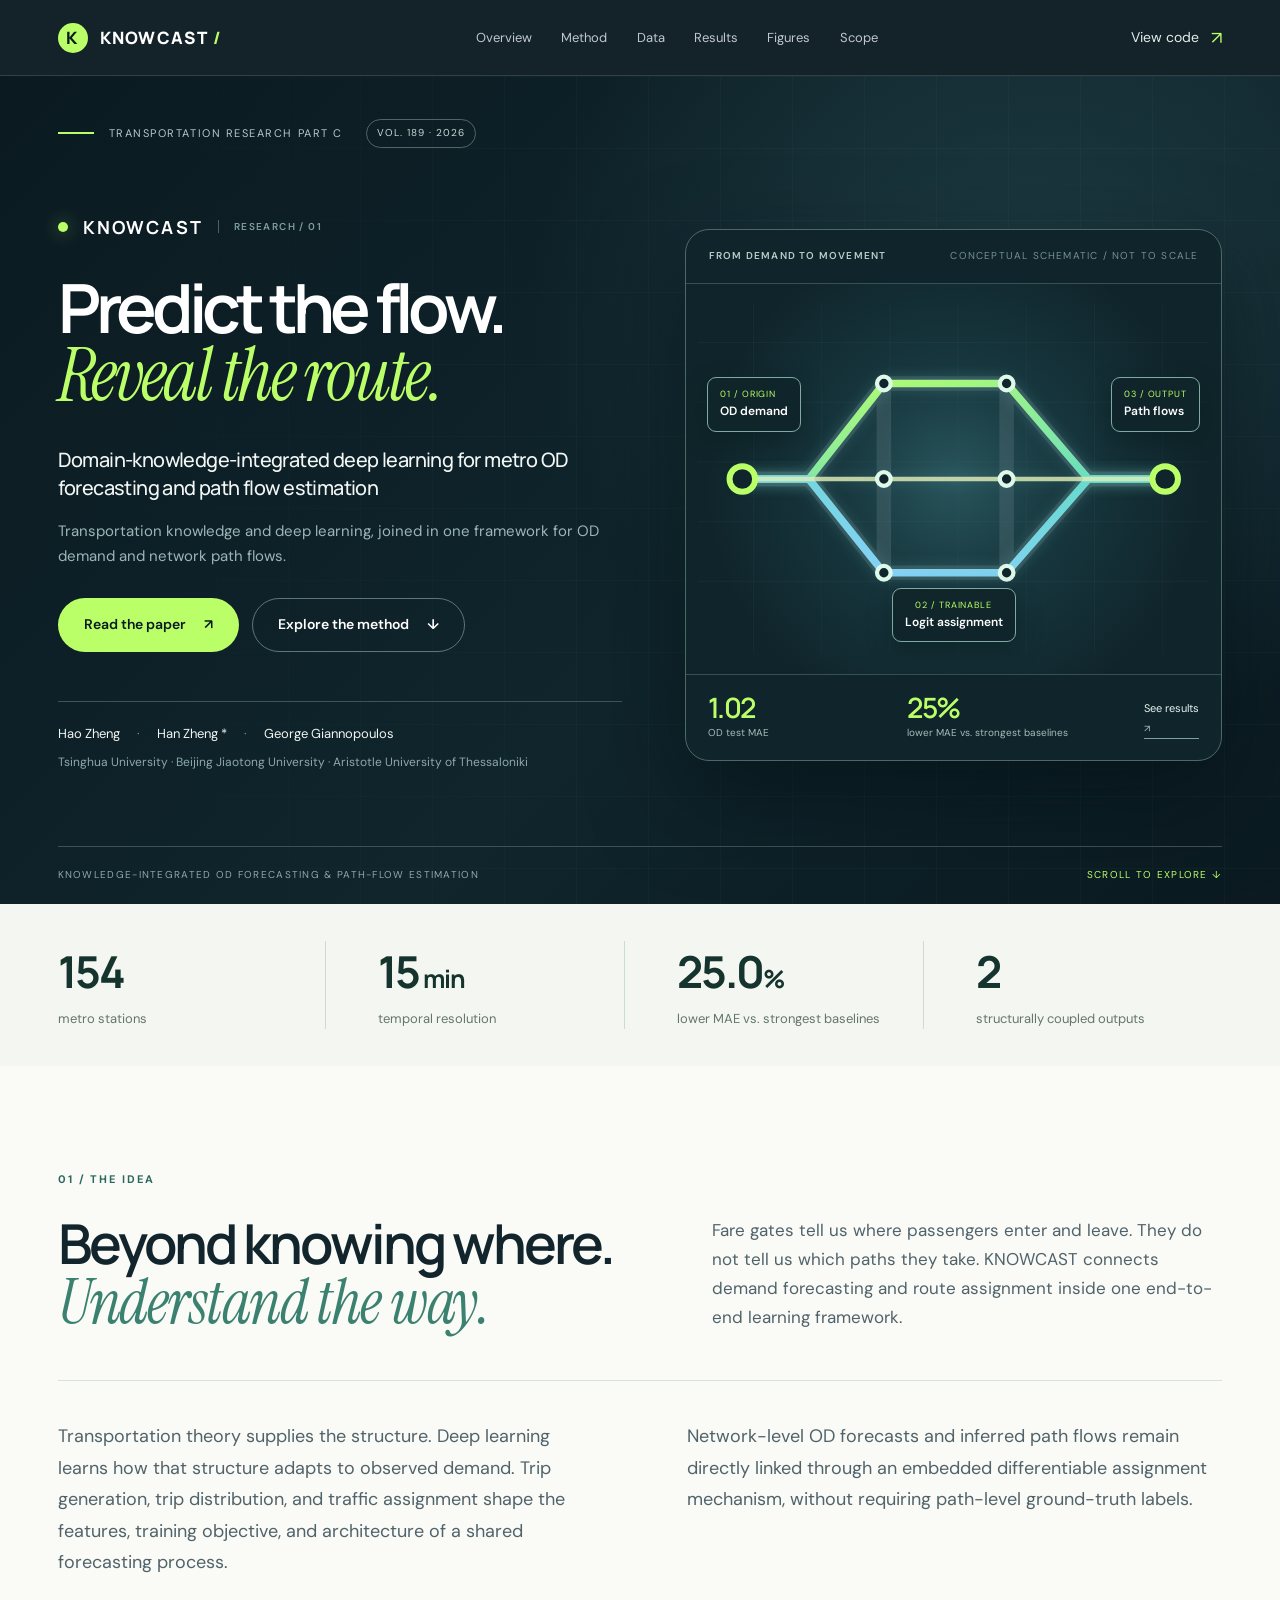
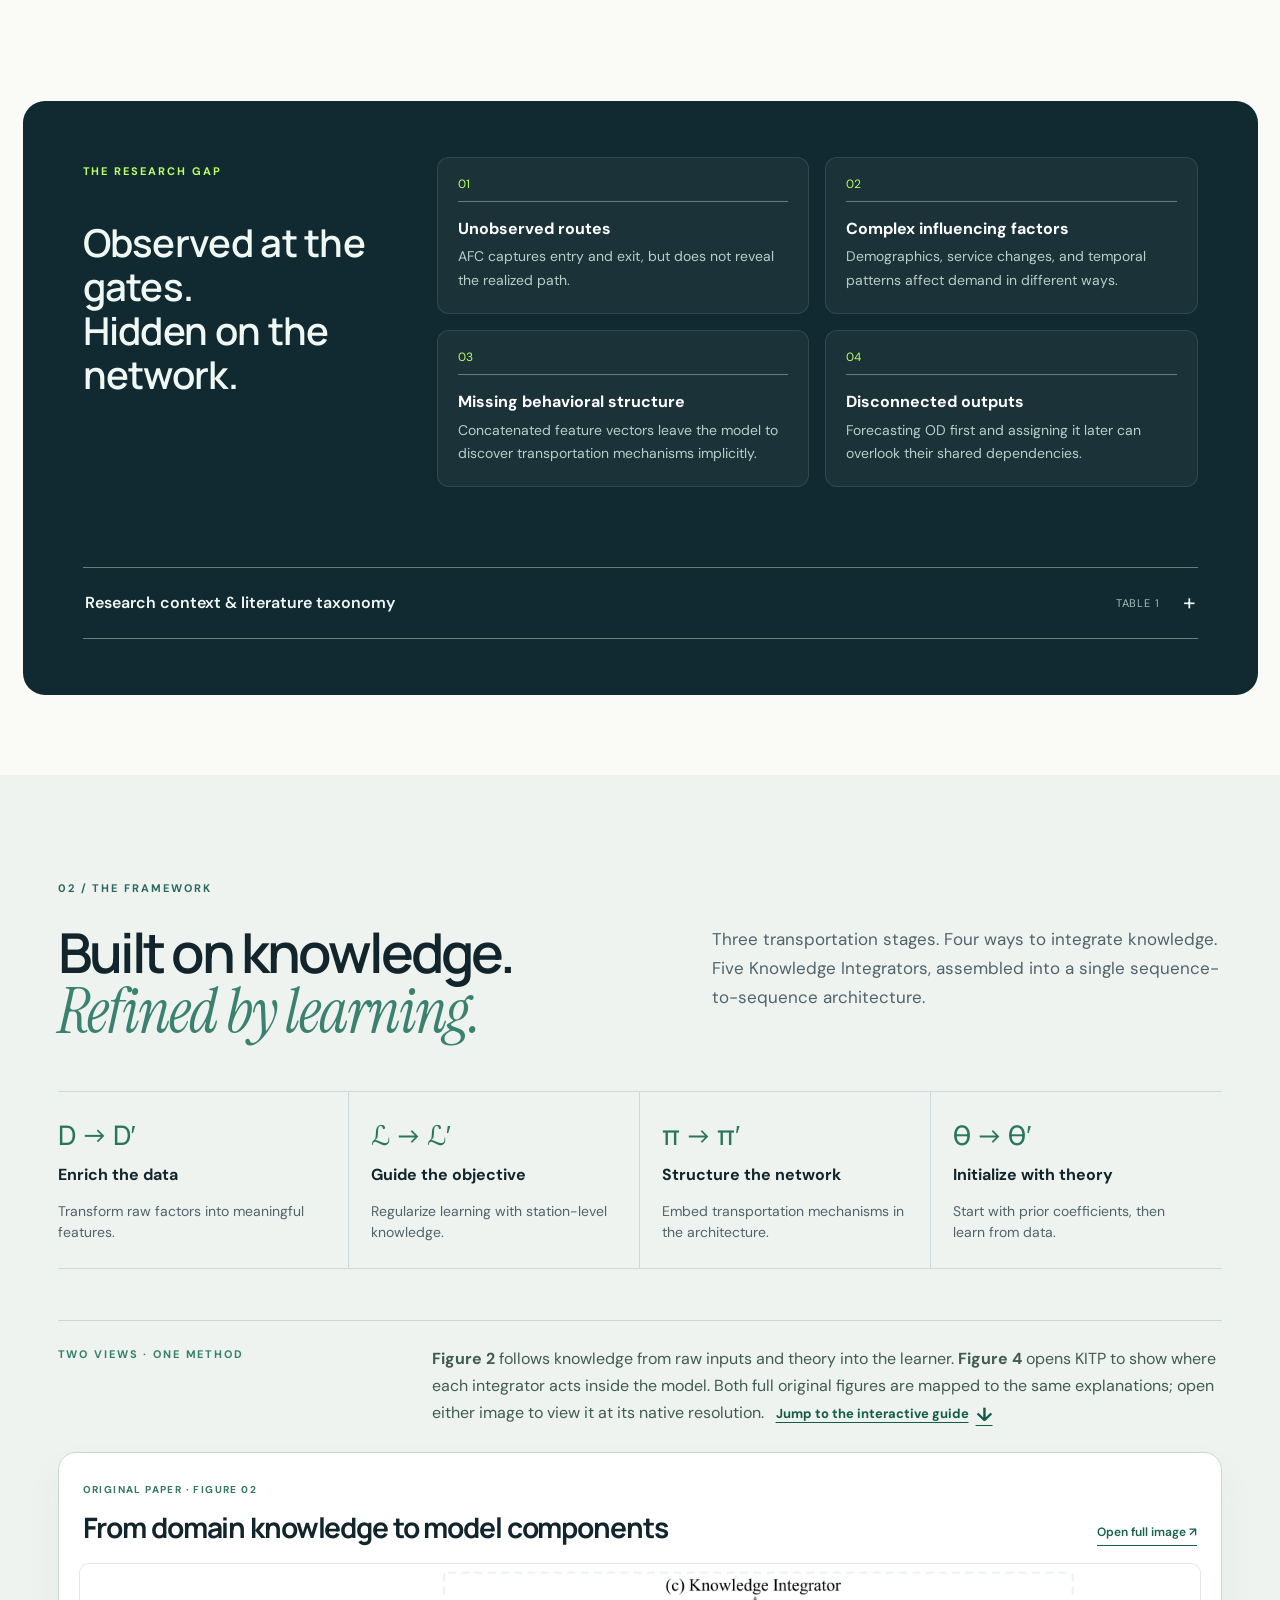
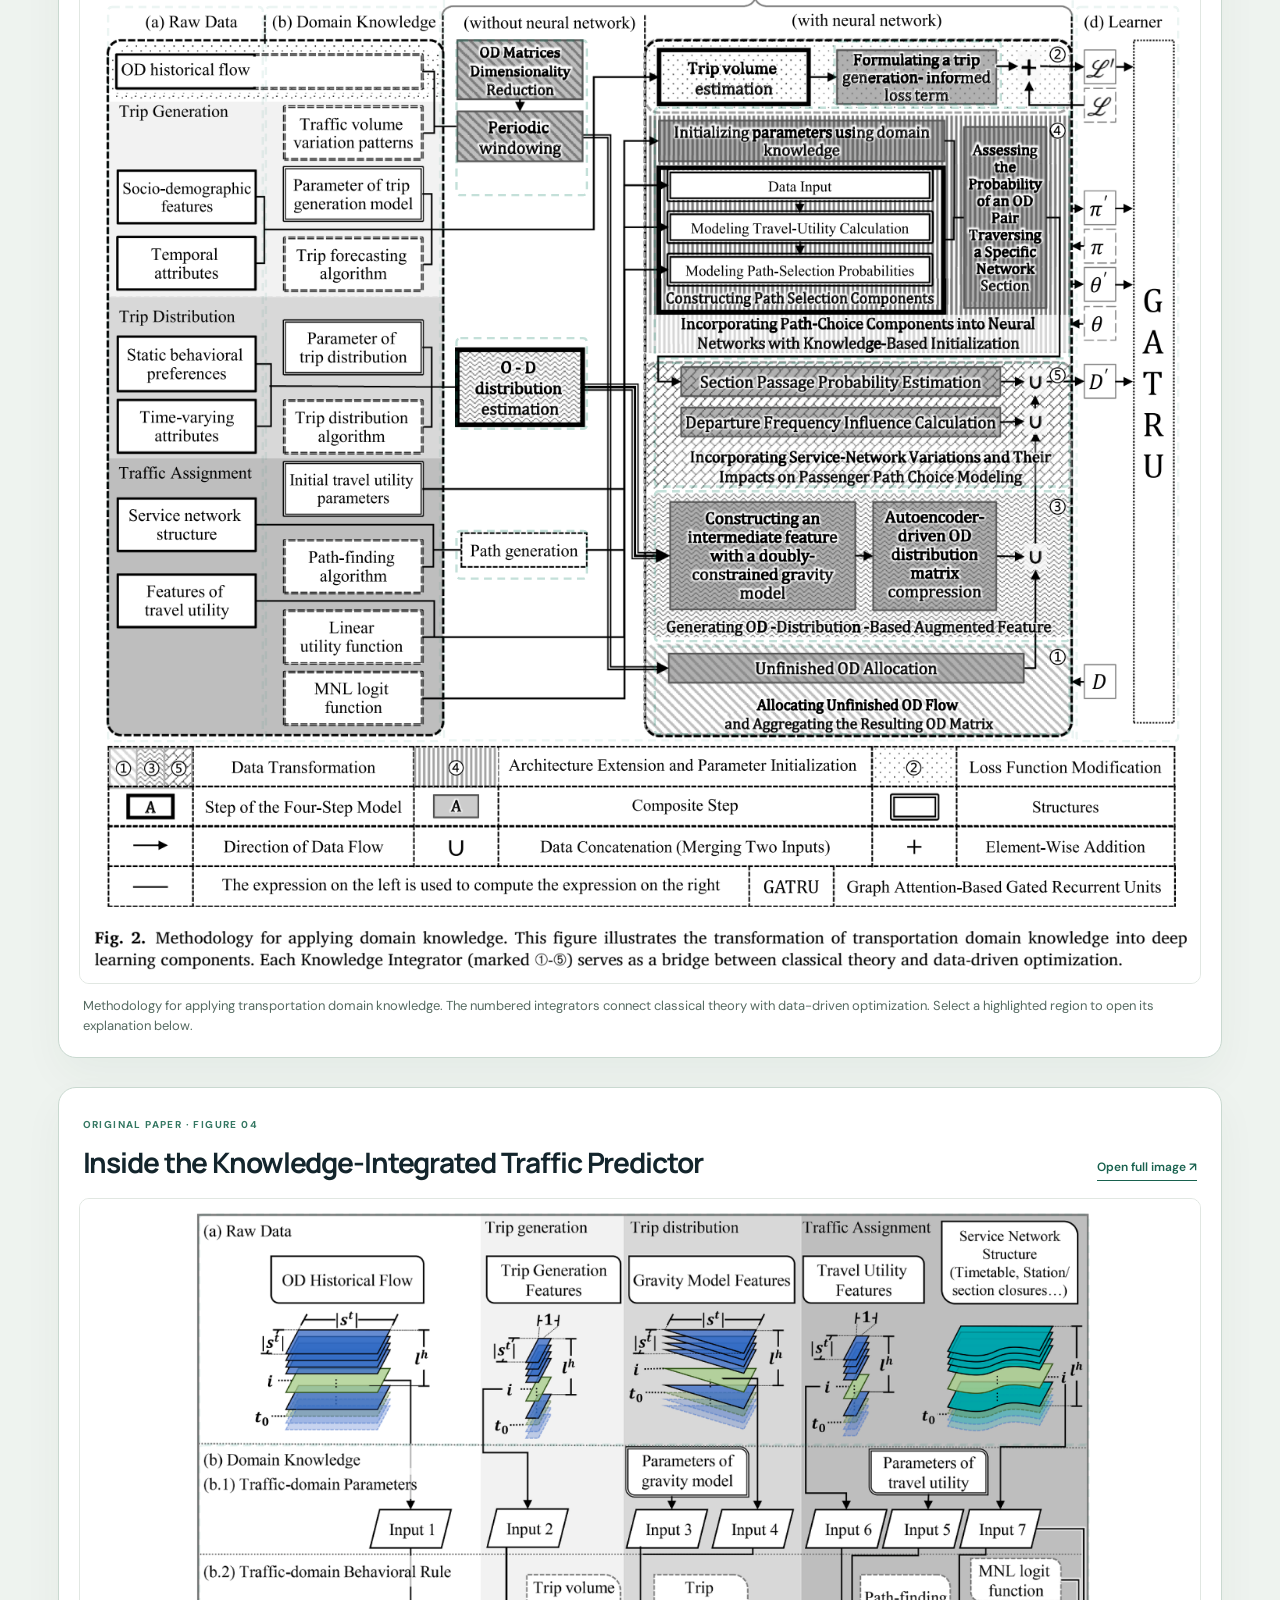
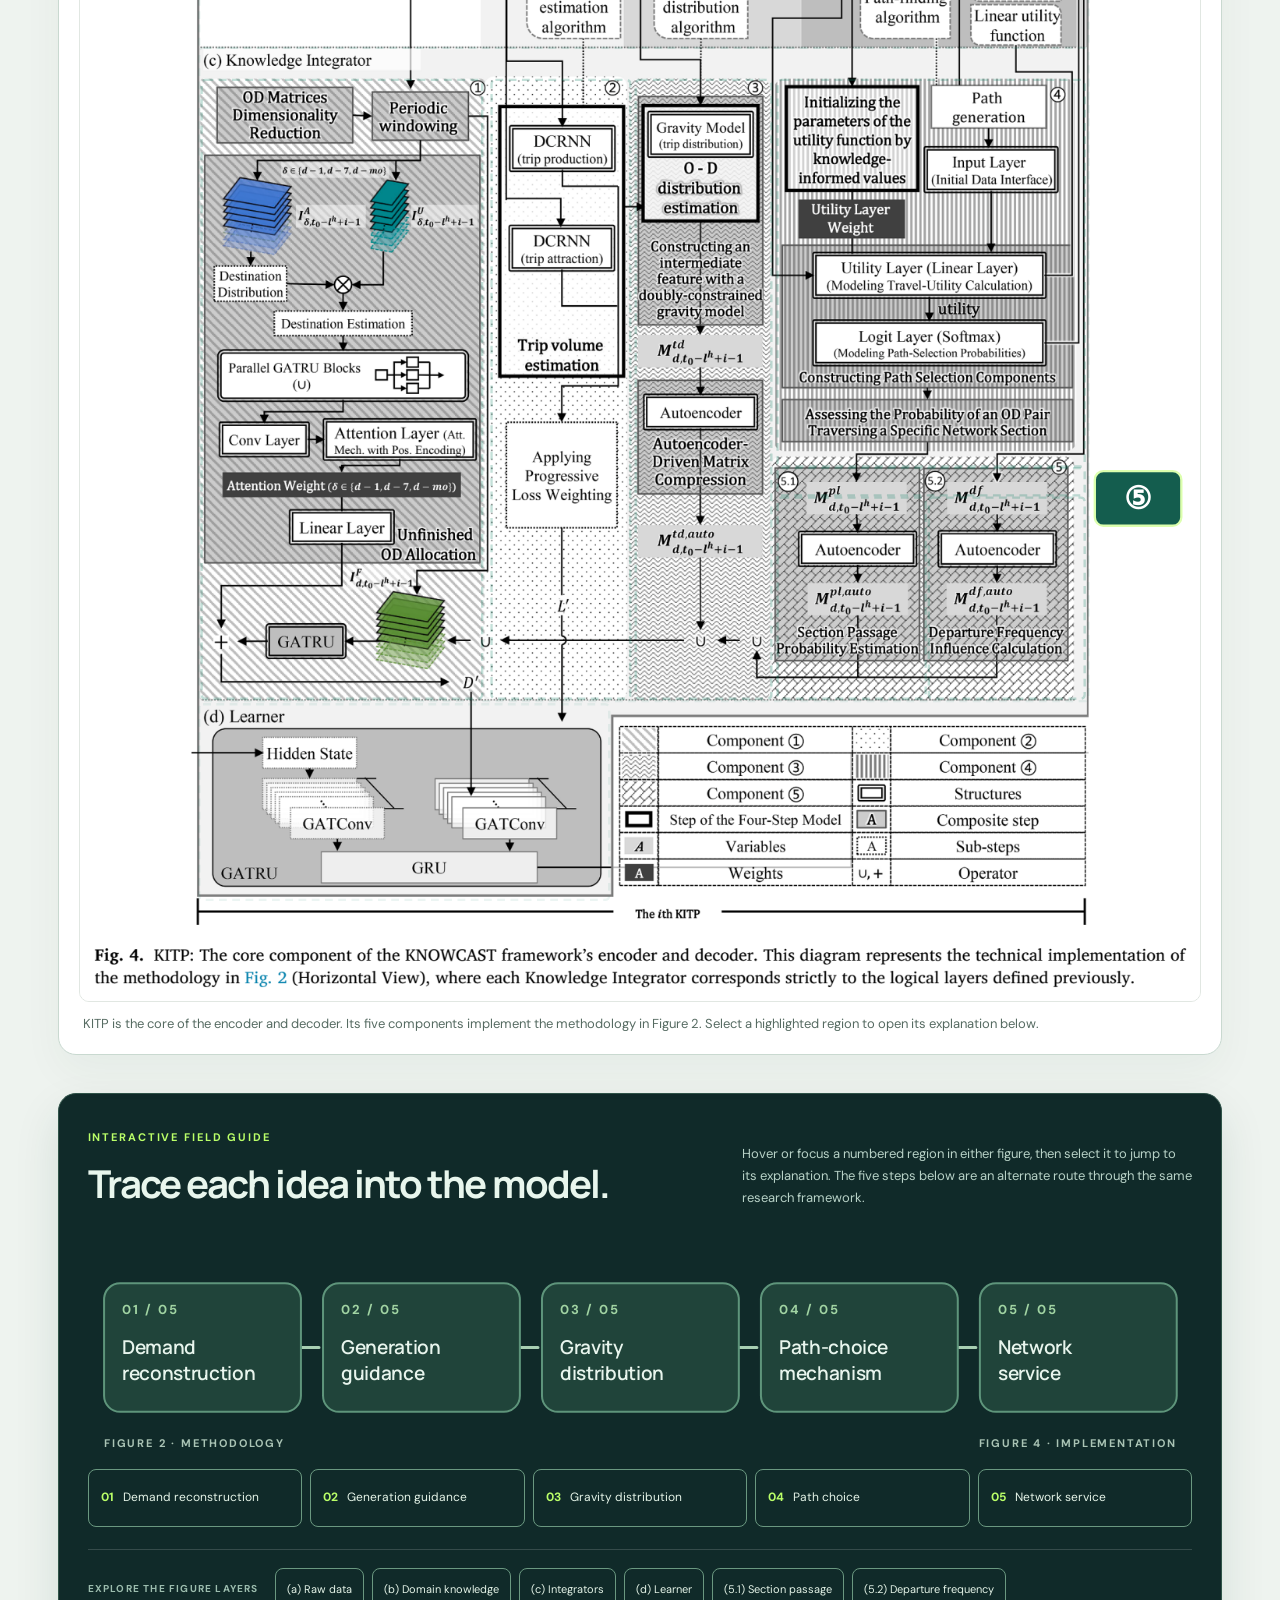
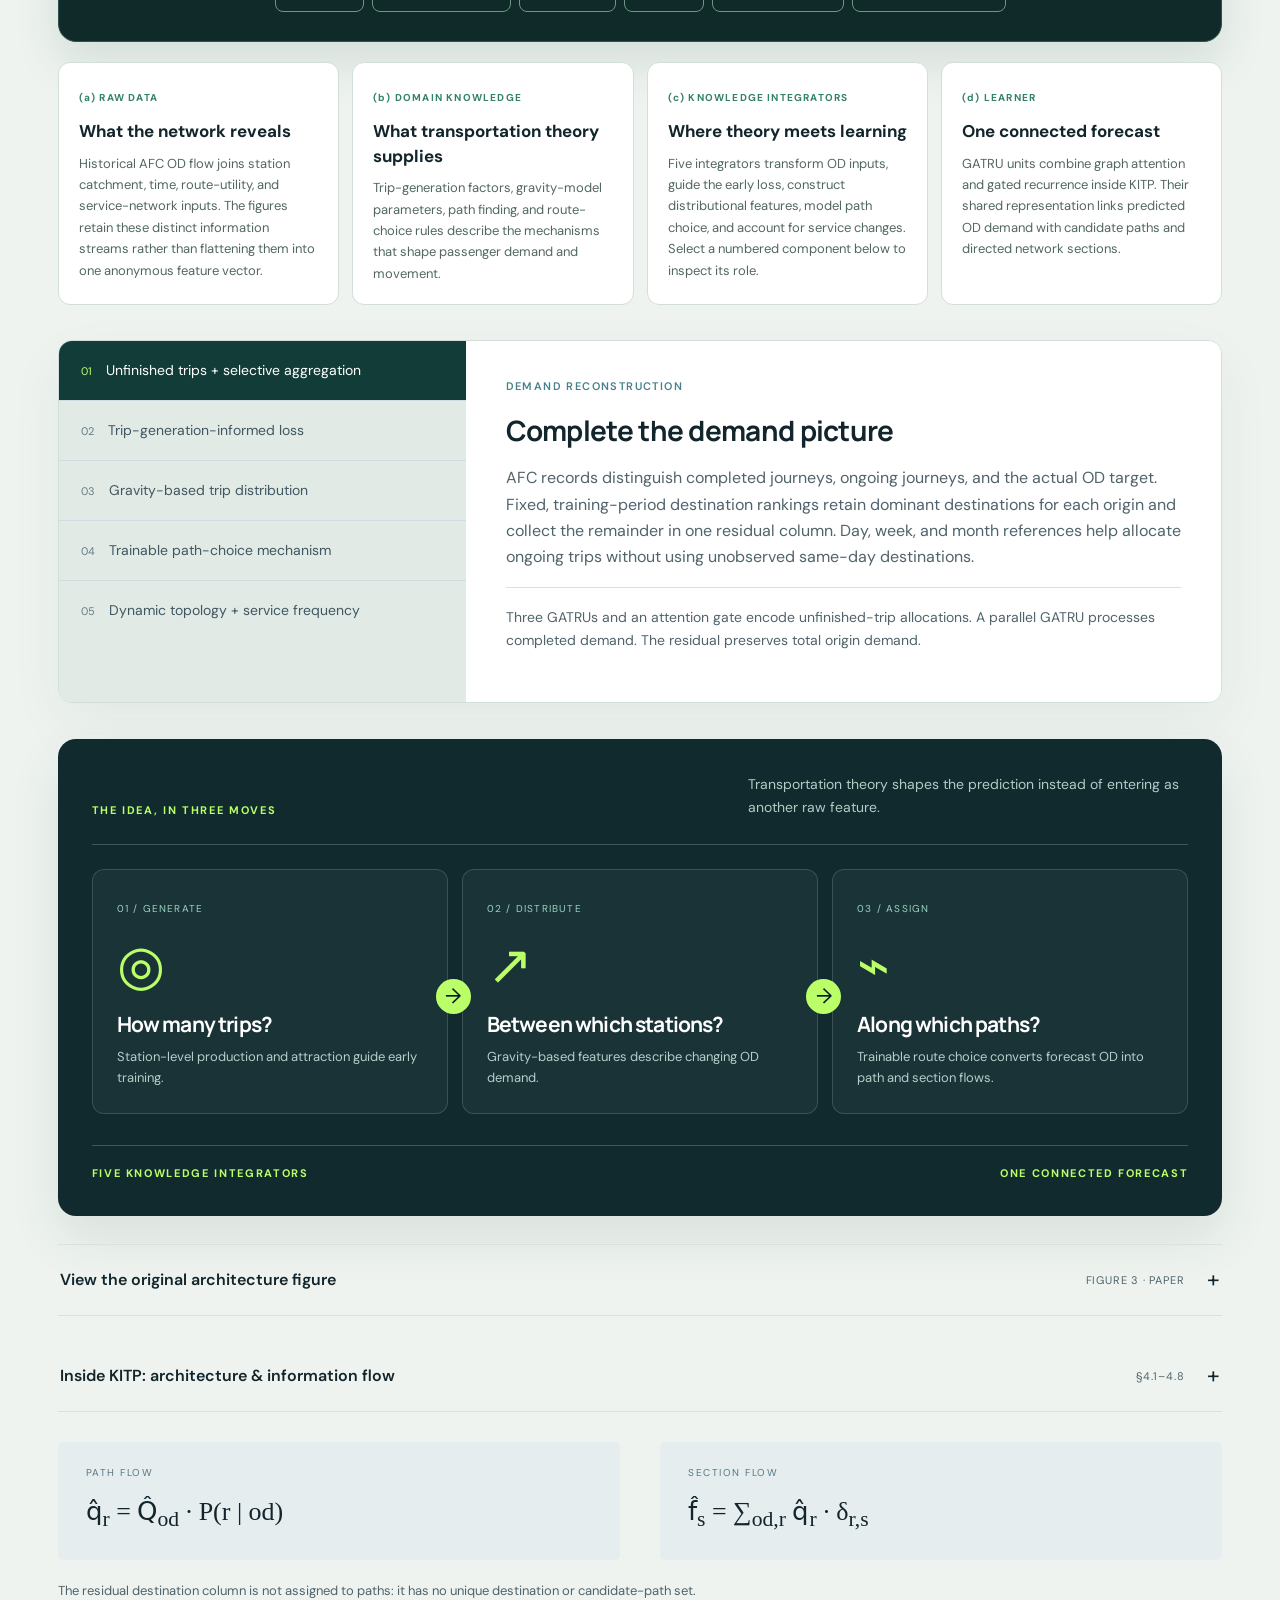
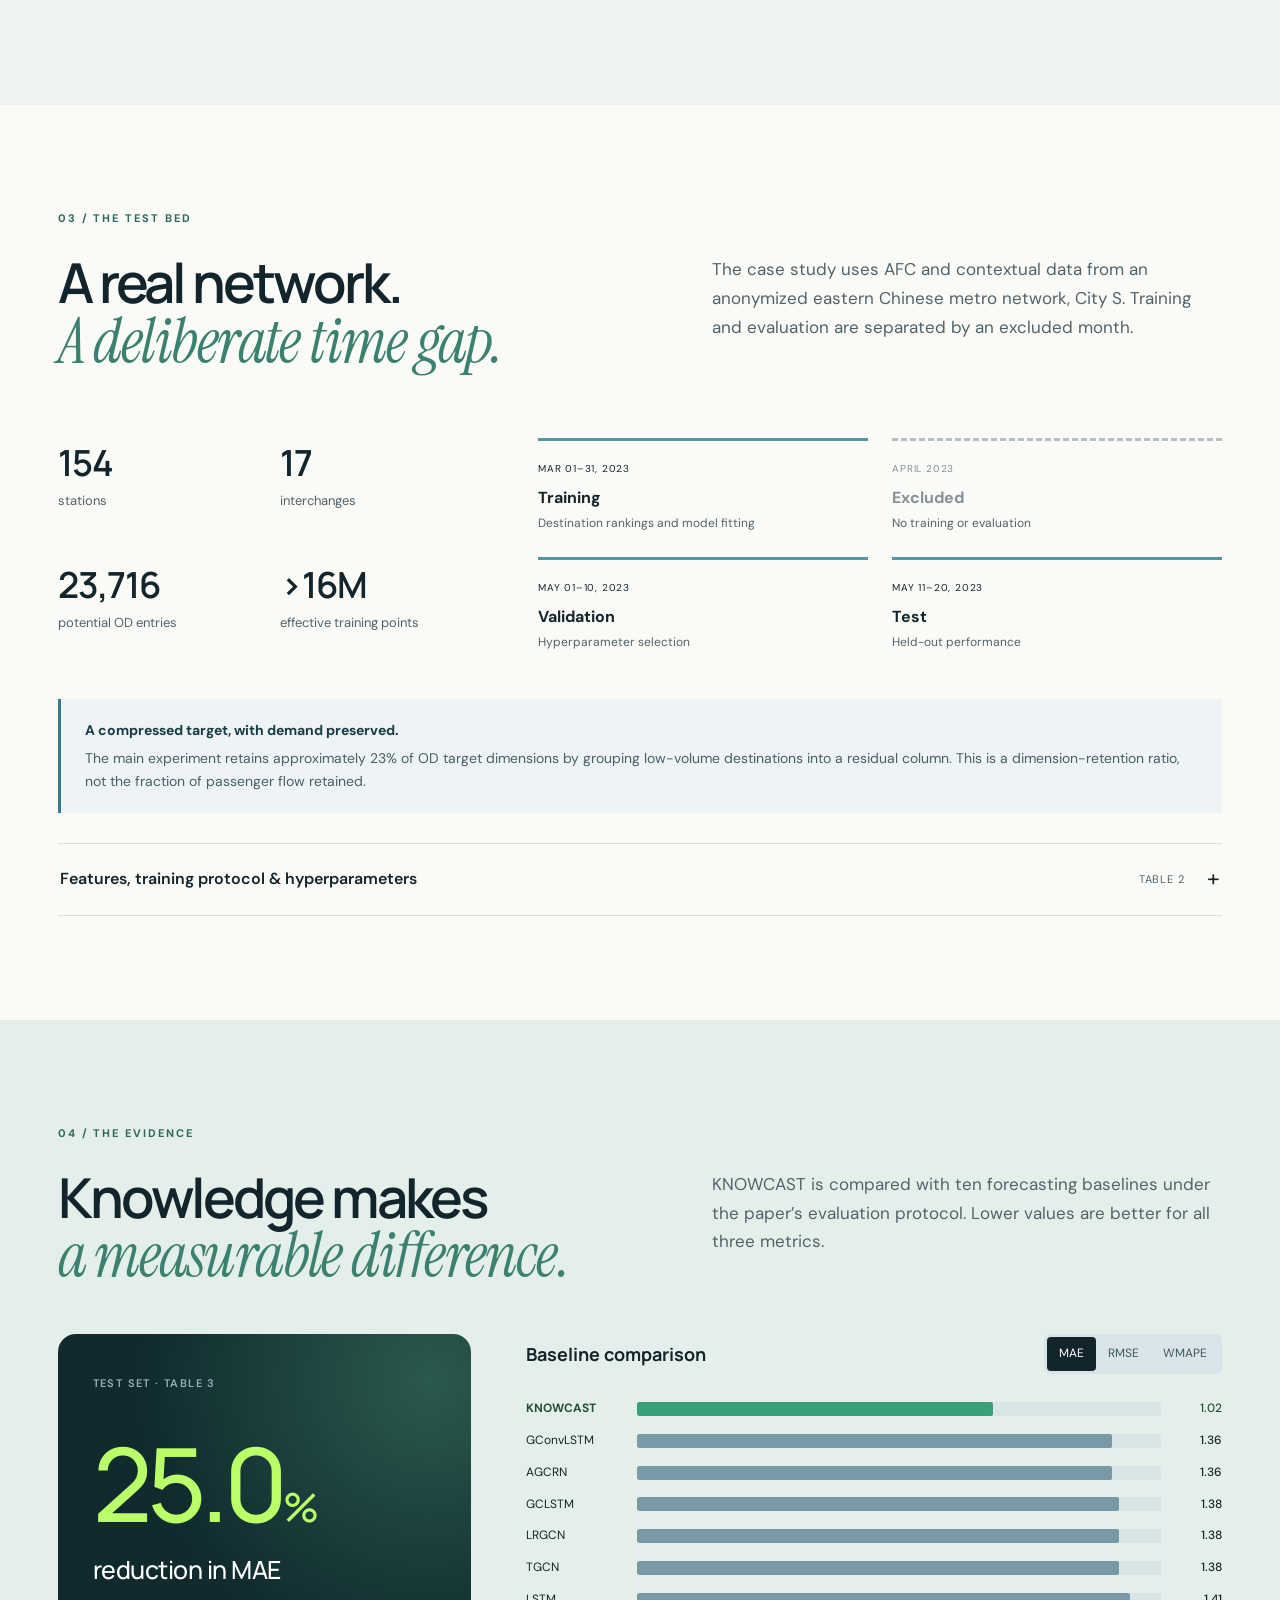
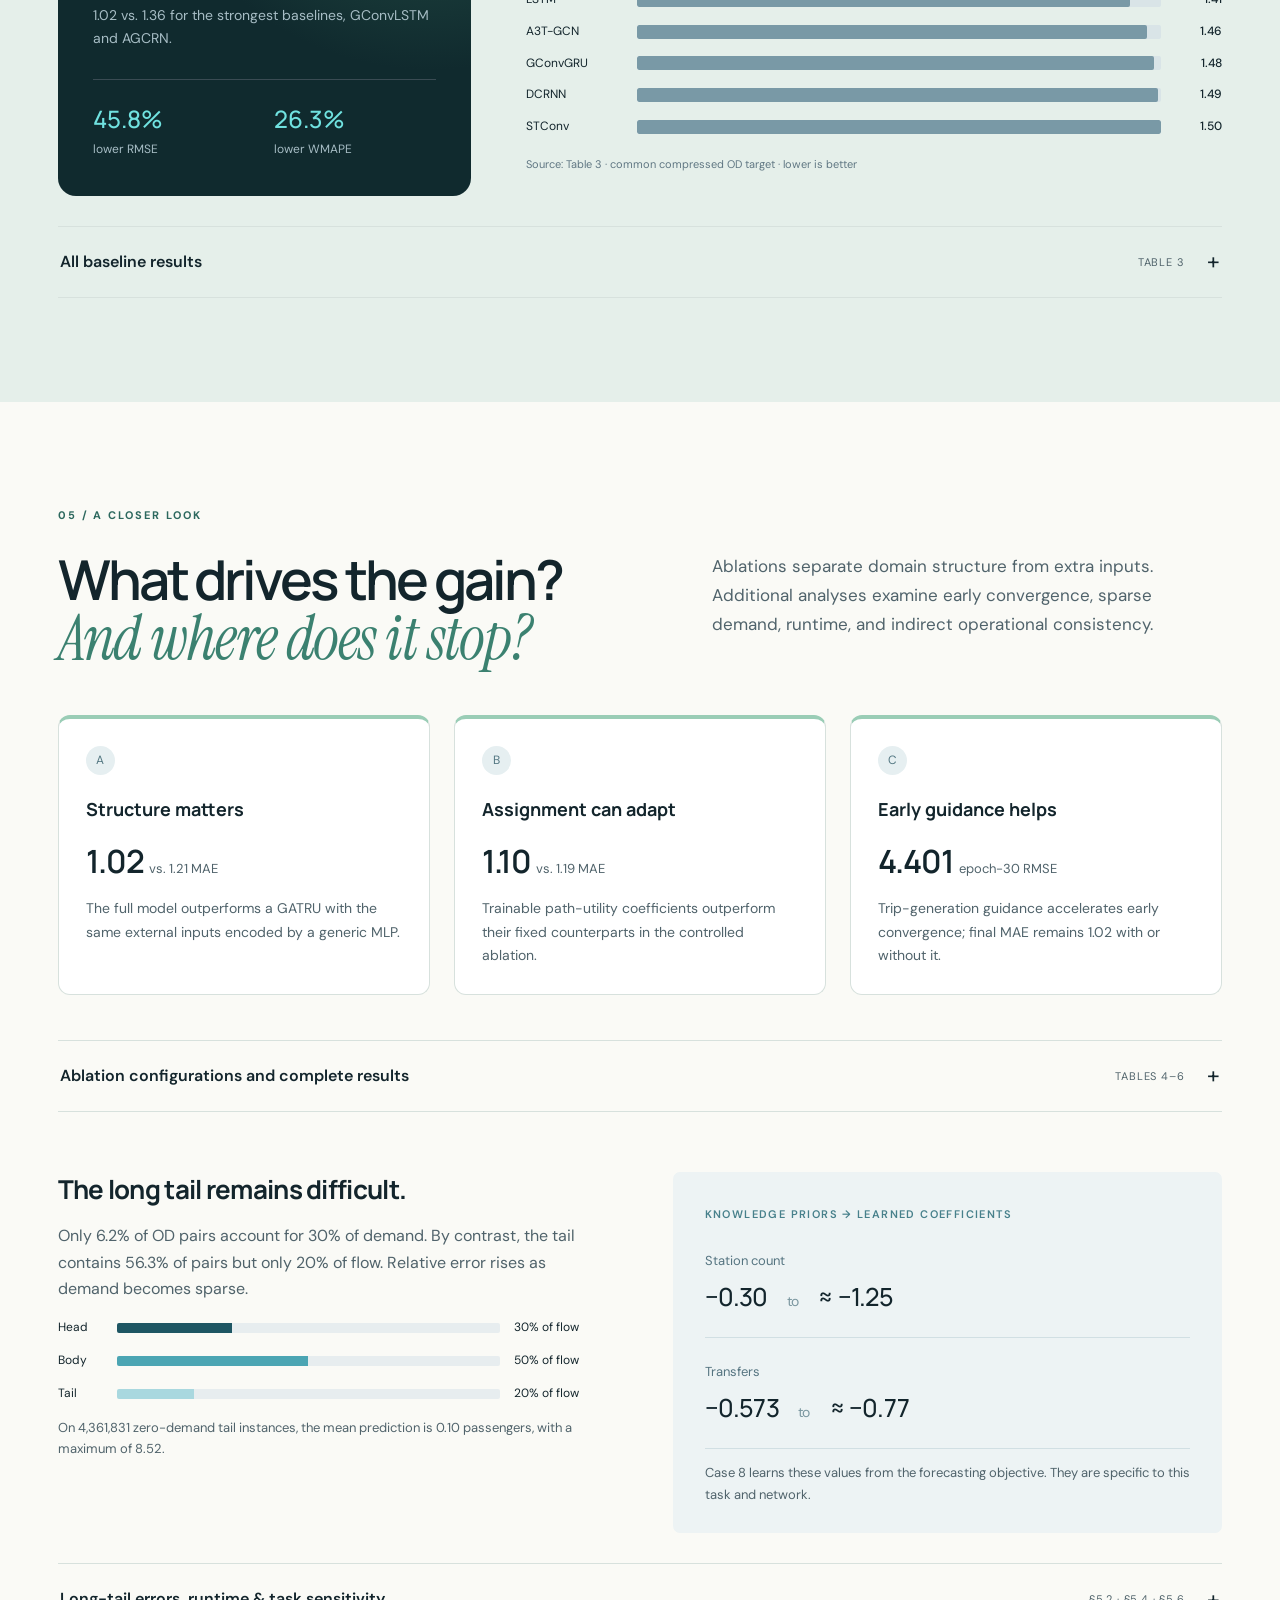
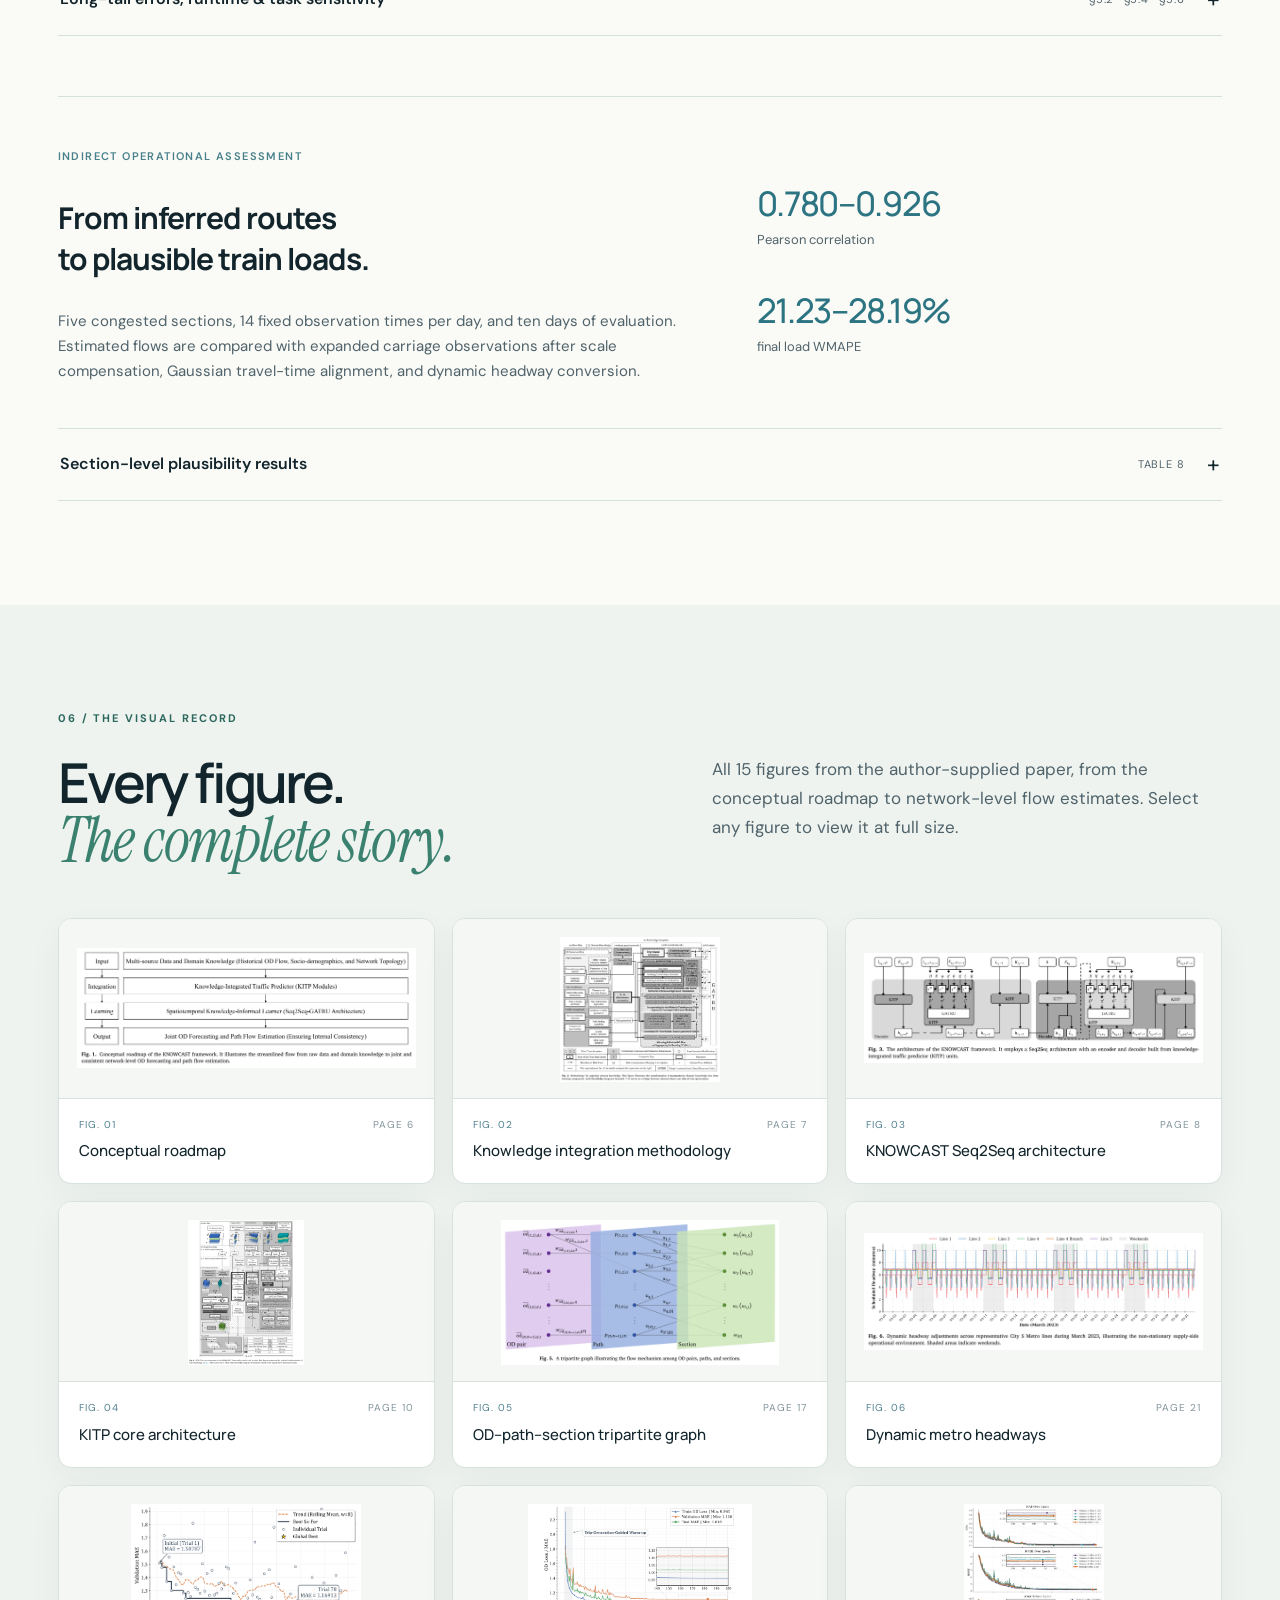
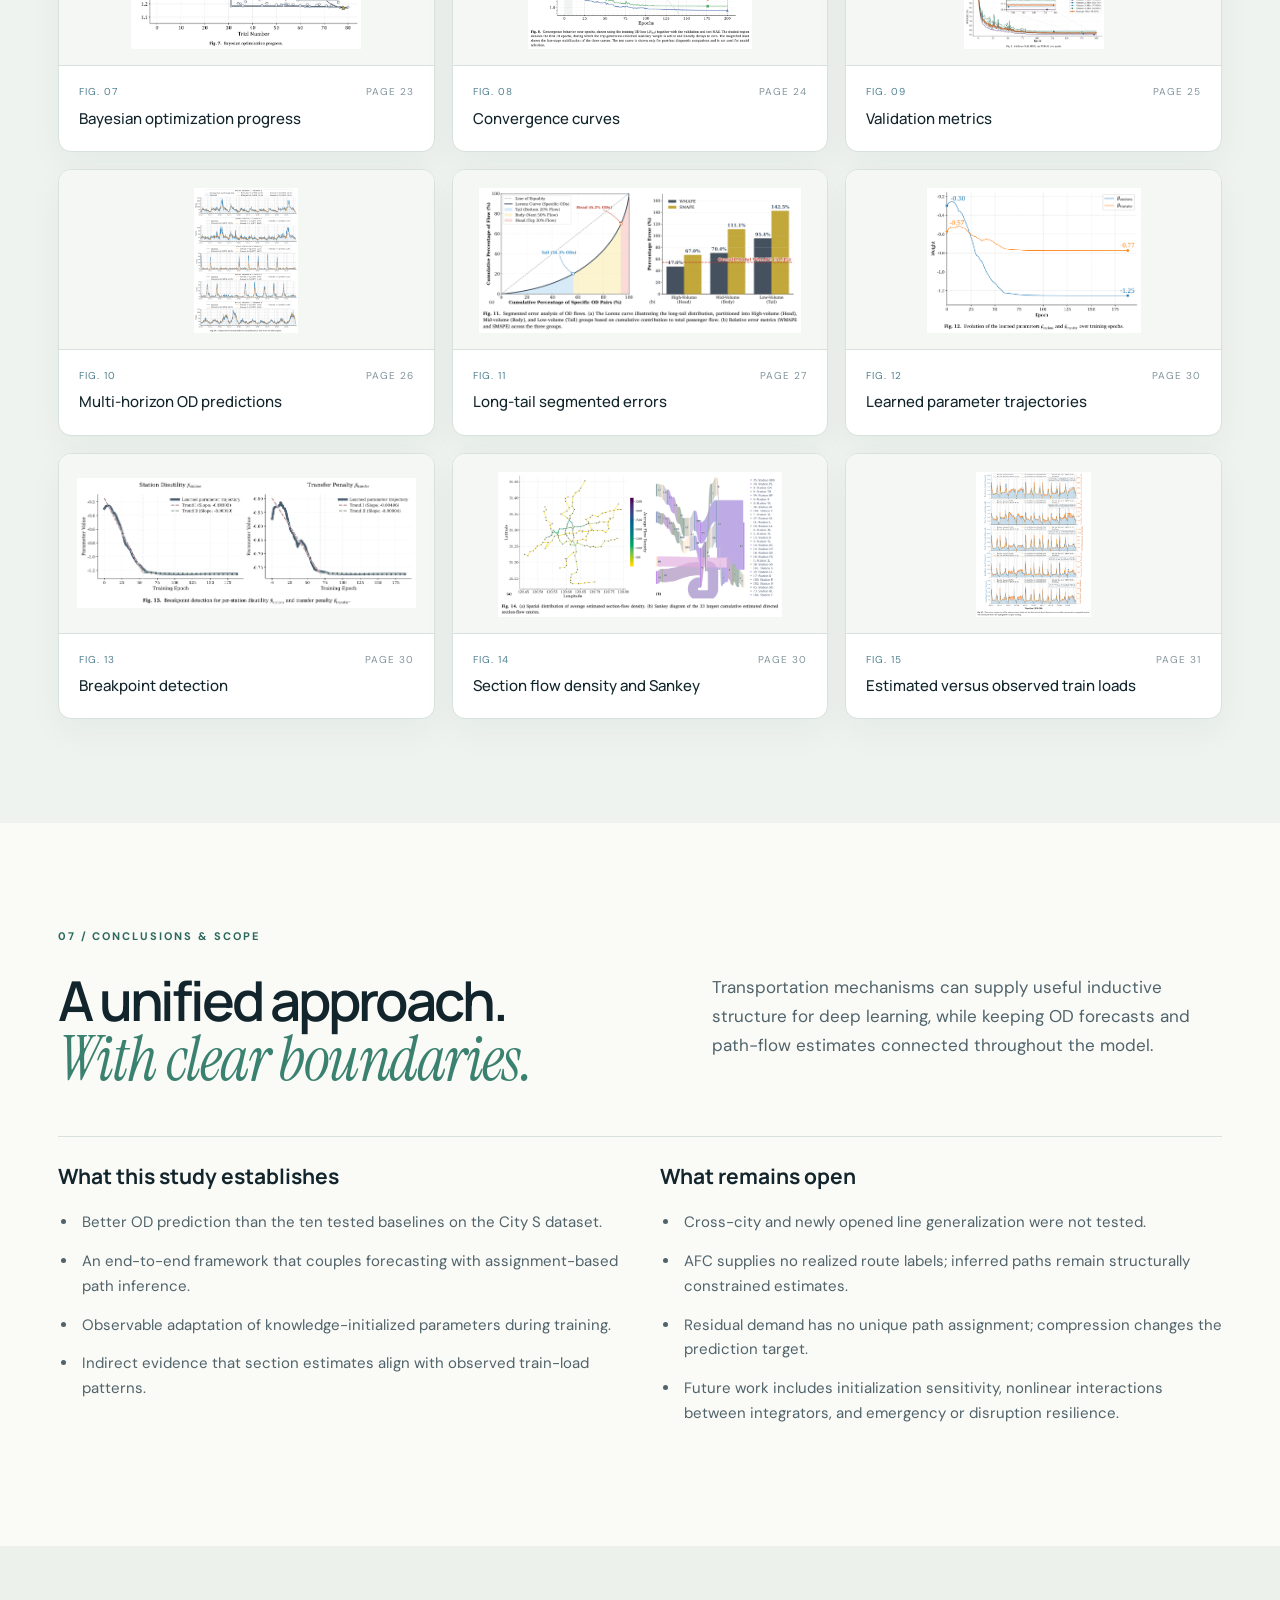
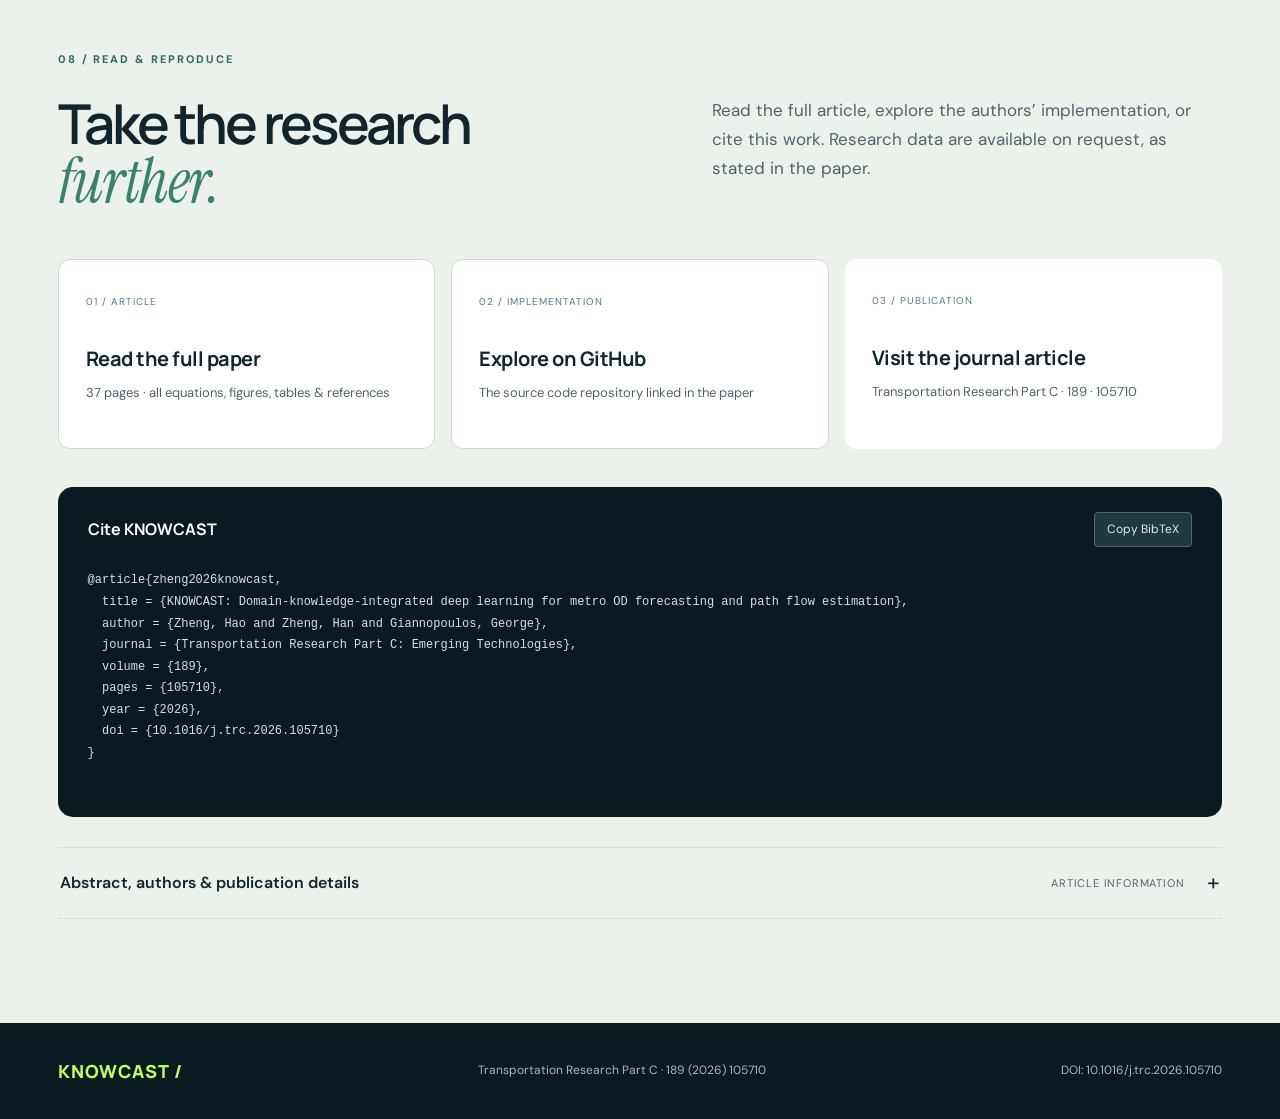
==== commit 5c96a22c: "Refine KNOWCAST site with interactive figures and corrected equations" ====
--- a/docs/index.html
+++ b/docs/index.html
@@ -1,11 +1,140 @@
 <!doctype html>
-<html lang="en"><head><meta charset="utf-8"><meta name="viewport" content="width=device-width,initial-scale=1"><meta name="description" content="KNOWCAST integrates transportation domain knowledge into deep learning for joint metro OD forecasting and path flow estimation."><title>KNOWCAST — Knowledge in motion</title><link rel="icon" type="image/svg+xml" href="data:image/svg+xml,%3Csvg xmlns='http://www.w3.org/2000/svg' viewBox='0 0 64 64'%3E%3Crect width='64' height='64' rx='15' fill='%230c171c'/%3E%3Cpath d='M18 12v40M20 32L46 12M20 32l26 20' stroke='%23baff68' stroke-width='7' fill='none'/%3E%3C/svg%3E"><link rel="stylesheet" href="styles.css"></head><body>
-<a class="skip" href="#overview">Skip to research</a><header class="site-header"><a class="brand" href="#top"><span class="brand-mark">K</span> KNOWCAST<span class="brand-dot">/</span></a><nav aria-label="Main navigation"><a href="#overview">Overview</a><a href="#method">Method</a><a href="#results">Results</a><a href="#paper">Paper</a></nav><a class="header-code" href="https://github.com/scholarhaozheng/KNOWCAST" target="_blank" rel="noreferrer">GitHub</a></header>
-<main><section class="hero" id="top"><div class="hero-inner"><div class="eyebrow"><span class="line"></span> <span class="journal-label">TRANSPORTATION RESEARCH PART C</span> <span class="pill">VOL. 189 · 2026</span></div><div class="hero-word">KNOW<span>CAST</span></div><div class="hero-bottom"><div class="hero-copy"><h1>Domain-knowledge-integrated deep learning for metro OD forecasting and path flow estimation.</h1><p>Connecting what we know about transportation<br class="desktop"> with what deep learning can discover.</p><div class="hero-actions"><a class="button button-lime" href="paper.html">Read the paper</a><a class="button button-outline" href="#method">Explore the framework</a></div><div class="authors">Hao Zheng<span>·</span>Han Zheng<sup>*</sup><span>·</span>George Giannopoulos</div><div class="affiliations">Tsinghua University · Beijing Jiaotong University<br>Aristotle University of Thessaloniki</div></div><div class="hero-diagram"><div class="diagram-top"><span>ONE FRAMEWORK. TWO CONNECTED OUTPUTS.</span><span>OD / PATH</span></div><svg class="network-diagram" viewBox="0 0 520 290" role="img" aria-labelledby="network-title"><title id="network-title">Conceptual diagram: OD demand connects through a trainable assignment to multiple metro paths and section flows.</title><defs><linearGradient id="flow" x1="0" x2="1"><stop stop-color="#baff68"/><stop offset="1" stop-color="#70e2e0"/></linearGradient></defs><g fill="none" stroke="#30474f" stroke-width="1"><path d="M0 80H520M0 150H520M0 220H520M60 35V255M160 35V255M260 35V255M360 35V255M460 35V255"/></g><g fill="none" stroke-linecap="round" stroke-linejoin="round"><path d="M30 205H95L180 120H295L380 205H490" stroke="#70e2e0" stroke-width="7"/><path d="M30 80H95L180 165H295L380 80H490" stroke="#baff68" stroke-width="7"/><path d="M180 40V235M295 40V235" stroke="#71828b" stroke-width="4"/></g><g fill="#0c171c" stroke="#baff68" stroke-width="4"><circle cx="60" cy="80" r="8"/><circle cx="180" cy="165" r="10"/><circle cx="295" cy="165" r="10"/><circle cx="460" cy="80" r="8"/></g><g fill="#0c171c" stroke="#70e2e0" stroke-width="4"><circle cx="60" cy="205" r="8"/><circle cx="180" cy="120" r="10"/><circle cx="295" cy="120" r="10"/><circle cx="460" cy="205" r="8"/></g><g fill="#b5c4ca" font-family="Arial,sans-serif" font-size="12" letter-spacing="1"><text x="29" y="58">ORIGIN</text><text x="365" y="58">DESTINATION</text><text x="199" y="99">PATH A</text><text x="199" y="197">PATH B</text></g><g><rect x="154" y="231" width="170" height="35" rx="5" fill="#203238" stroke="#40595f"/><text x="239" y="253" text-anchor="middle" fill="#dcebe9" font-size="12" font-family="Arial">TRAINABLE LOGIT</text></g></svg><div class="diagram-foot"><span>OD demand</span><span class="flow-rule"></span><span>Path choice</span><span class="flow-rule"></span><span>Section flow</span></div><p class="diagram-caption">Conceptual illustration · network geometry is schematic</p></div></div></div><div class="hero-footer"><span>KNOWLEDGE-INTEGRATED OD FORECASTING & PATH-FLOW ESTIMATION</span><span>SCROLL TO DISCOVER</span></div></section>
+<html lang="en"><head><meta charset="utf-8"><meta name="viewport" content="width=device-width,initial-scale=1"><meta name="description" content="KNOWCAST integrates transportation domain knowledge into deep learning for joint metro OD forecasting and path flow estimation."><title>KNOWCAST — Knowledge in motion</title><link rel="icon" type="image/svg+xml" href="data:image/svg+xml,%3Csvg xmlns='http://www.w3.org/2000/svg' viewBox='0 0 64 64'%3E%3Crect width='64' height='64' rx='15' fill='%230c171c'/%3E%3Cpath d='M18 12v40M20 32L46 12M20 32l26 20' stroke='%23baff68' stroke-width='7' fill='none'/%3E%3C/svg%3E"><link rel="stylesheet" href="styles.css"><link rel="stylesheet" href="refine.css"></head><body>
+<a class="skip" href="#overview">Skip to research</a><header class="site-header" id="site-header">
+  <a class="brand" href="#top" aria-label="KNOWCAST home"><span class="brand-mark">K</span><span>KNOWCAST<span class="brand-dot">/</span></span></a>
+  <nav id="site-nav" aria-label="Main navigation">
+    <a href="#overview">Overview</a><a href="#method">Method</a><a href="#data">Data</a><a href="#results">Results</a><a href="#figures">Figures</a><a href="#discussion">Scope</a><a class="nav-code" href="https://github.com/scholarhaozheng/KNOWCAST" target="_blank" rel="noreferrer">GitHub code ↗</a>
+  </nav>
+  <div class="header-actions"><a class="header-code" href="https://github.com/scholarhaozheng/KNOWCAST" target="_blank" rel="noreferrer">View code <span aria-hidden="true">↗</span></a><button class="menu-toggle" id="menu-toggle" type="button" aria-expanded="false" aria-controls="site-nav" aria-label="Open navigation"><span></span><span></span></button></div>
+  <div class="reading-progress" aria-hidden="true"><span></span></div>
+</header>
+<main><section class="hero" id="top">
+  <div class="hero-inner">
+    <div class="eyebrow"><span class="line"></span><span>TRANSPORTATION RESEARCH PART C</span><span class="pill">VOL. 189 · 2026</span></div>
+    <div class="hero-bottom">
+      <div class="hero-copy">
+        <div class="hero-word">KNOWCAST <span>RESEARCH / 01</span></div>
+        <h1>Predict the flow.<br><em>Reveal the route.</em></h1>
+        <p class="hero-paper-title">Domain-knowledge-integrated deep learning for metro OD forecasting and path flow estimation</p>
+        <p class="hero-deck">Transportation knowledge and deep learning, joined in one framework for OD demand and network path flows.</p>
+        <div class="hero-actions"><a class="button button-lime" href="paper.html">Read the paper <span aria-hidden="true">↗</span></a><a class="button button-outline" href="#method">Explore the method <span aria-hidden="true">↓</span></a></div>
+        <div class="hero-authors"><span>Hao Zheng</span><span>Han Zheng *</span><span>George Giannopoulos</span></div>
+        <div class="hero-affiliations">Tsinghua University · Beijing Jiaotong University · Aristotle University of Thessaloniki</div>
+      </div>
+      <div class="hero-visual">
+        <div class="visual-top"><span>FROM DEMAND TO MOVEMENT</span><span>CONCEPTUAL SCHEMATIC / NOT TO SCALE</span></div>
+        <div class="metro-canvas">
+          <svg viewBox="0 0 600 410" role="img" aria-labelledby="hero-map-title hero-map-desc">
+            <title id="hero-map-title">Conceptual metro network showing multiple paths between an origin and destination</title>
+            <desc id="hero-map-desc">Predicted OD demand is distributed over feasible metro paths by a trainable route-choice layer, and then accumulated into section flow.</desc>
+            <defs><linearGradient id="line-a" x1="0" y1="0" x2="1" y2="1"><stop stop-color="#baff68"/><stop offset="1" stop-color="#61dbc8"/></linearGradient><linearGradient id="line-b" x1="0" y1="1" x2="1" y2="0"><stop stop-color="#8bcfff"/><stop offset="1" stop-color="#64dcc9"/></linearGradient></defs>
+            <g class="map-grid" fill="none"><path d="M0 45H600M0 115H600M0 185H600M0 255H600M0 325H600M65 0V410M145 0V410M225 0V410M305 0V410M385 0V410M465 0V410M545 0V410"/></g>
+            <g class="map-faint" fill="none" stroke-linecap="round" stroke-linejoin="round"><path d="M52 205H130L218 93H362L458 205H548"/><path d="M52 205H130L218 315H362L458 205H548"/><path d="M218 93V315M362 93V315"/></g>
+            <g class="map-routes" fill="none" stroke-linecap="round" stroke-linejoin="round"><path class="route-one" d="M52 205H130L218 93H362L458 205H548"/><path class="route-two" d="M52 205H130L218 315H362L458 205H548"/><path class="route-three" d="M52 205H130L218 205H362L458 205H548"/></g>
+            <g class="map-nodes"><circle cx="52" cy="205" r="15"/><circle cx="218" cy="93" r="8"/><circle cx="218" cy="205" r="8"/><circle cx="218" cy="315" r="8"/><circle cx="362" cy="93" r="8"/><circle cx="362" cy="205" r="8"/><circle cx="362" cy="315" r="8"/><circle cx="548" cy="205" r="15"/></g>
+          </svg>
+          <div class="map-label map-origin"><span>01 / ORIGIN</span><strong>OD demand</strong></div>
+          <div class="map-label map-destination"><span>03 / OUTPUT</span><strong>Path flows</strong></div>
+          <div class="map-center"><span>02 / TRAINABLE</span><strong>Logit assignment</strong></div>
+        </div>
+        <div class="visual-footer"><div><strong>1.02</strong><span>OD test MAE</span></div><div><strong>25%</strong><span>lower MAE vs. strongest baselines</span></div><a href="#results" aria-label="See evaluation results">See results <span aria-hidden="true">↗</span></a></div>
+      </div>
+    </div>
+    <div class="hero-footer"><span>KNOWLEDGE-INTEGRATED OD FORECASTING & PATH-FLOW ESTIMATION</span><span>SCROLL TO EXPLORE <span aria-hidden="true">↓</span></span></div>
+  </div>
+</section>
 <section class="stat-band" aria-label="Research highlights"><div><strong>154</strong><span>metro stations</span></div><div><strong>15<span> min</span></strong><span>temporal resolution</span></div><div><strong>25.0<span>%</span></strong><span>lower MAE vs. strongest baselines</span></div><div><strong>2</strong><span>structurally coupled outputs</span></div></section>
 <section class="section overview" id="overview"><div class="section-label">01 / THE IDEA</div><div class="section-heading"><h2>Beyond knowing where.<br><em>Understand the way.</em></h2><p>Fare gates tell us where passengers enter and leave. They do not tell us which paths they take. KNOWCAST connects demand forecasting and route assignment inside one end-to-end learning framework.</p></div><div class="intro-grid"><p>Transportation theory supplies the structure. Deep learning learns how that structure adapts to observed demand. Trip generation, trip distribution, and traffic assignment shape the features, training objective, and architecture of a shared forecasting process.</p><p>Network-level OD forecasts and inferred path flows remain directly linked through an embedded differentiable assignment mechanism, without requiring path-level ground-truth labels.</p></div></section>
 <section class="section challenge"><div class="challenge-title"><span class="section-label">THE RESEARCH GAP</span><h3>Observed at the gates.<br>Hidden on the network.</h3></div><div class="gaps"><article><span>01</span><h4>Unobserved routes</h4><p>AFC captures entry and exit, but does not reveal the realized path.</p></article><article><span>02</span><h4>Complex influencing factors</h4><p>Demographics, service changes, and temporal patterns affect demand in different ways.</p></article><article><span>03</span><h4>Missing behavioral structure</h4><p>Concatenated feature vectors leave the model to discover transportation mechanisms implicitly.</p></article><article><span>04</span><h4>Disconnected outputs</h4><p>Forecasting OD first and assigning it later can overlook their shared dependencies.</p></article></div><details class="research-detail wide"><summary>Research context & literature taxonomy <span>TABLE 1</span></summary><div class="table-wrap" tabindex="0" role="region" aria-label="Table 1 · Literature categories (condensed from the paper)"><table><caption>Table 1 · Literature categories (condensed from the paper)</caption><thead><tr><th scope="col">Family</th><th scope="col">Representative methods</th><th scope="col">Main limitation</th></tr></thead><tbody><tr class=""><th scope="row">Classical transportation</th><td>Four-step planning; classical optimization</td><td>Theory grounded; limited adaptation to real-time streams</td></tr><tr class=""><th scope="row">Statistical models</th><td>HA; ARIMA; Kalman filtering; state-space; least squares; IPF</td><td>Restrictive assumptions; mainly OD forecasts</td></tr><tr class=""><th scope="row">Classical machine learning</th><td>Bayesian networks; BPNN; SVM</td><td>Factors treated as inputs; challenges with network-scale spatiotemporal dependence</td></tr><tr class=""><th scope="row">Spatiotemporal deep learning</th><td>LSTM; CNN; GCN; GRU; encoder–decoder</td><td>Strong OD modeling; often weak behavioral structure and joint path inference</td></tr><tr class=""><th scope="row">Knowledge-guided models</th><td>Knowledge-informed architectures</td><td>Emerging structural guidance; still primarily OD-focused</td></tr></tbody></table></div><p>The full discussion and representative citations appear on pages 3–5 of the <a class="text-link" href="paper.html?page=3">original paper</a>.</p></details></section>
-<div class="soft-wrap"><section class="section" id="method"><div class="section-label">02 / THE FRAMEWORK</div><div class="section-heading"><h2>Built on knowledge.<br><em>Refined by learning.</em></h2><p>Three transportation stages. Four ways to integrate knowledge. Five Knowledge Integrators, assembled into a single sequence-to-sequence architecture.</p></div><div class="integration-grid"><div><span>D → D′</span><h4>Enrich the data</h4><p>Transform raw factors into meaningful features.</p></div><div><span>ℒ → ℒ′</span><h4>Guide the objective</h4><p>Regularize learning with station-level knowledge.</p></div><div><span>π → π′</span><h4>Structure the network</h4><p>Embed transportation mechanisms in the architecture.</p></div><div><span>θ → θ′</span><h4>Initialize with theory</h4><p>Start with prior coefficients, then learn from data.</p></div></div><figure class="paper-figure"><button class="figure-open" data-figure="3" aria-label="Enlarge Figure 3: The KNOWCAST encoder–decoder, built from Knowledge-Integrated Traffic Predictor (KITP) units."><img src="assets/figure-03.png" alt="Figure 3. The KNOWCAST encoder–decoder, built from Knowledge-Integrated Traffic Predictor (KITP) units." loading="lazy"><span class="enlarge">View full figure</span></button><figcaption><span>FIG. 03</span> The KNOWCAST encoder–decoder, built from Knowledge-Integrated Traffic Predictor (KITP) units.</figcaption></figure><div class="method-explorer"><div class="method-tabs" role="tablist" aria-label="Knowledge integrators"><button role="tab" id="tab-0" aria-controls="panel-0" aria-selected="true" tabindex="0"><span>01</span>Unfinished trips + selective aggregation</button><button role="tab" id="tab-1" aria-controls="panel-1" aria-selected="false" tabindex="-1"><span>02</span>Trip-generation-informed loss</button><button role="tab" id="tab-2" aria-controls="panel-2" aria-selected="false" tabindex="-1"><span>03</span>Gravity-based trip distribution</button><button role="tab" id="tab-3" aria-controls="panel-3" aria-selected="false" tabindex="-1"><span>04</span>Trainable path-choice mechanism</button><button role="tab" id="tab-4" aria-controls="panel-4" aria-selected="false" tabindex="-1"><span>05</span>Dynamic topology + service frequency</button></div><div class="method-panels"><article role="tabpanel" id="panel-0" aria-labelledby="tab-0" tabindex="0" ><div class="mini-label">DEMAND RECONSTRUCTION</div><h3>Complete the demand picture</h3><p>AFC records distinguish completed journeys, ongoing journeys, and the actual OD target. Fixed, training-period destination rankings retain dominant destinations for each origin and collect the remainder in one residual column. Day, week, and month references help allocate ongoing trips without using unobserved same-day destinations.</p><p class="method-note">Three GATRUs and an attention gate encode unfinished-trip allocations. A parallel GATRU processes completed demand. The residual preserves total origin demand.</p></article><article role="tabpanel" id="panel-1" aria-labelledby="tab-1" tabindex="0" hidden><div class="mini-label">LOSS GUIDANCE</div><h3>Guide the early learning</h3><p>An independent DCRNN estimates station-level production and attraction using catchment demographics, temporal attributes, and event indicators. A knowledge-informed loss encourages the predicted OD marginals to agree with these estimates.</p><p class="method-note">The loss weight decays as 0.0264 × max(1 − 0.1 × epoch, 0), so this guidance acts during the first 10 epochs. Its clearest benefit is early convergence, with limited change in final accuracy.</p></article><article role="tabpanel" id="panel-2" aria-labelledby="tab-2" tabindex="0" hidden><div class="mini-label">DISTRIBUTION FEATURES</div><h3>Encode where demand goes</h3><p>A doubly constrained gravity model turns station production, attraction, and dynamic travel impedance into coarse OD proportions. Iterative proportional fitting balances the matrix at each time interval. An autoencoder compresses the result into forecasting features.</p><p class="method-note">The gravity deterrence coefficient is calibrated before main training and held fixed. The feature encoder is pretrained for reconstruction and then fine-tuned with the forecaster.</p></article><article role="tabpanel" id="panel-3" aria-labelledby="tab-3" tabindex="0" hidden><div class="mini-label">DIFFERENTIABLE ASSIGNMENT</div><h3>Make assignment learnable</h3><p>Candidate-path attributes enter a linear utility function. A Logit layer normalizes the utilities into route-choice probabilities for each OD pair. The station-count and transfer coefficients start from transportation priors and can adapt through the OD forecasting objective.</p><p class="method-note">An OD–path–section tripartite graph links each route to the directed sections it traverses. The learned coefficients are forecasting-calibrated operational parameters, rather than universal behavioral estimates.</p></article><article role="tabpanel" id="panel-4" aria-labelledby="tab-4" tabindex="0" hidden><div class="mini-label">NETWORK-AWARE FEATURES</div><h3>Represent the service network</h3><p>Section availability, path traversal probabilities, and departure frequencies encode changing network operations. Separate autoencoders create compact path-choice and service-frequency features for the main predictor.</p><p class="method-note">Line-level service embeddings are computed once per time step and shared across OD pairs. Unavailable sections have zero service. Future inputs must be known, announced, or forecastable at the prediction origin.</p></article></div></div><details class="research-detail"><summary>Inside KITP: architecture & information flow <span>§4.1–4.8</span></summary><figure class="paper-figure"><button class="figure-open" data-figure="4" aria-label="Enlarge Figure 4: Five Knowledge Integrators connect raw inputs, transportation principles, and the GATRU learner."><img src="assets/figure-04.png" alt="Figure 4. Five Knowledge Integrators connect raw inputs, transportation principles, and the GATRU learner." loading="lazy"><span class="enlarge">View full figure</span></button><figcaption><span>FIG. 04</span> Five Knowledge Integrators connect raw inputs, transportation principles, and the GATRU learner.</figcaption></figure><div class="two-columns"><div><h4>A graph-attention recurrent learner</h4><p>Historical OD features are combined with distributional, path-choice, and service-frequency augmentations. Graph attention weights feasible neighbors under a fixed adjacency mask; gated recurrence captures temporal dependence.</p></div><div><h4>A forecast-origin information boundary</h4><p>The encoder uses only realized history. The decoder starts from zero OD input and the encoder state. Training uses teacher forcing; inference feeds back its own predictions. Future unfinished-trip branches are removed.</p></div></div><h4>Seven input groups</h4><p>AFC demand; trip-generation explanatory features; static gravity preferences; dynamic impedance and station totals; utility priors; time-varying path attributes; and dynamic service-network structure. Scheduled future conditions must be available at the forecast origin.</p></details><div class="equation-strip"><div><span>PATH FLOW</span><strong>q̂<sub>r</sub> = Q̂<sub>od</sub> · P(r | od)</strong></div><div><span>SECTION FLOW</span><strong>f̂<sub>s</sub> = ∑<sub>od,r</sub> q̂<sub>r</sub> · δ<sub>r,s</sub></strong></div><p>The residual destination column is not assigned to paths: it has no unique destination or candidate-path set.</p></div></section></div>
+<div class="soft-wrap"><section class="section" id="method"><div class="section-label">02 / THE FRAMEWORK</div><div class="section-heading"><h2>Built on knowledge.<br><em>Refined by learning.</em></h2><p>Three transportation stages. Four ways to integrate knowledge. Five Knowledge Integrators, assembled into a single sequence-to-sequence architecture.</p></div><div class="integration-grid"><div><span>D → D′</span><h4>Enrich the data</h4><p>Transform raw factors into meaningful features.</p></div><div><span>ℒ → ℒ′</span><h4>Guide the objective</h4><p>Regularize learning with station-level knowledge.</p></div><div><span>π → π′</span><h4>Structure the network</h4><p>Embed transportation mechanisms in the architecture.</p></div><div><span>θ → θ′</span><h4>Initialize with theory</h4><p>Start with prior coefficients, then learn from data.</p></div></div><div class="framework-figure-intro"><span class="framework-kicker">TWO VIEWS · ONE METHOD</span><p><strong>Figure 2</strong> follows knowledge from raw inputs and theory into the learner. <strong>Figure 4</strong> opens KITP to show where each integrator acts inside the model. Both full original figures are mapped to the same explanations; open either image to view it at its native resolution. <a class="framework-jump-link" href="#framework-navigator">Jump to the interactive guide <span aria-hidden="true">↓</span></a></p></div>
+<div class="framework-figure-stack">
+<figure class="framework-interactive-figure" id="framework-figure-2">
+  <div class="framework-figure-head"><div><span>ORIGINAL PAPER · FIGURE 02</span><h3>From domain knowledge to model components</h3></div><a href="assets/figure-02.png" target="_blank" rel="noreferrer">Open full image ↗</a></div>
+  <p class="framework-pan-hint"><span aria-hidden="true">↔</span> Swipe sideways to inspect the full figure. Tap an outlined region to jump to its explanation.</p>
+  <div class="framework-figure-scroll" role="region" tabindex="0" aria-label="Interactive Figure 2. Scroll horizontally to inspect the original at readable size.">
+    <svg class="framework-paper-svg" viewBox="0 0 1435 1305" role="group" aria-label="Figure 2 with interactive modules">
+      <image href="assets/figure-02.png" x="0" y="0" width="1435" height="1305" aria-hidden="true" pointer-events="none"/>
+      <a class="framework-hotspot framework-stage-hotspot" href="#framework-stage-a" data-framework-target="stage-a" role="link" tabindex="0" aria-label="Figure 2, part a: Raw data"><title>Figure 2, part a: Raw data</title><rect class="framework-hit-shape" x="36" y="55" width="198" height="940" rx="5"/></a>
+<a class="framework-hotspot framework-stage-hotspot" href="#framework-stage-b" data-framework-target="stage-b" role="link" tabindex="0" aria-label="Figure 2, part b: Domain knowledge"><title>Figure 2, part b: Domain knowledge</title><rect class="framework-hit-shape" x="238" y="55" width="223" height="940" rx="5"/></a>
+<a class="framework-hotspot framework-stage-hotspot" href="#framework-stage-c" data-framework-target="stage-c" role="link" tabindex="0" aria-label="Figure 2, part c: Knowledge integrators"><title>Figure 2, part c: Knowledge integrators</title><rect class="framework-hit-shape" x="466" y="11" width="805" height="983" rx="5"/></a>
+<a class="framework-hotspot framework-stage-hotspot" href="#framework-stage-d" data-framework-target="stage-d" role="link" tabindex="0" aria-label="Figure 2, part d: GATRU learner"><title>Figure 2, part d: GATRU learner</title><rect class="framework-hit-shape" x="1276" y="55" width="130" height="940" rx="5"/></a>
+<a class="framework-hotspot " href="#panel-0" data-framework-target="ki-1" role="link" tabindex="0" aria-label="Figure 2, integrator 1: OD dimensionality reduction and periodic windowing"><title>Figure 2, integrator 1: OD dimensionality reduction and periodic windowing</title><rect class="framework-hit-shape" x="482" y="98" width="167" height="198" rx="5"/></a>
+<a class="framework-hotspot " href="#panel-2" data-framework-target="ki-3" role="link" tabindex="0" aria-label="Figure 2, integrator 3: Coarse OD distribution estimation"><title>Figure 2, integrator 3: Coarse OD distribution estimation</title><rect class="framework-hit-shape" x="482" y="479" width="167" height="116" rx="5"/></a>
+<a class="framework-hotspot " href="#panel-3" data-framework-target="ki-4" role="link" tabindex="0" aria-label="Figure 2, integrator 4: Candidate path generation"><title>Figure 2, integrator 4: Candidate path generation</title><rect class="framework-hit-shape" x="482" y="726" width="167" height="61" rx="5"/></a>
+<a class="framework-hotspot " href="#panel-1" data-framework-target="ki-2" role="link" tabindex="0" aria-label="Figure 2, integrator 2: Trip-generation-informed loss"><title>Figure 2, integrator 2: Trip-generation-informed loss</title><rect class="framework-hit-shape" x="966" y="99" width="213" height="81" rx="5"/></a>
+<a class="framework-hotspot " href="#panel-3" data-framework-target="ki-4" role="link" tabindex="0" aria-label="Figure 2, integrator 4: Path-choice mechanism"><title>Figure 2, integrator 4: Path-choice mechanism</title><rect class="framework-hit-shape" x="736" y="184" width="531" height="321" rx="5"/></a>
+<a class="framework-hotspot " href="#panel-4" data-framework-target="ki-5" role="link" tabindex="0" aria-label="Figure 2, integrator 5: Dynamic topology and service frequency"><title>Figure 2, integrator 5: Dynamic topology and service frequency</title><rect class="framework-hit-shape" x="736" y="511" width="531" height="158" rx="5"/></a>
+<a class="framework-hotspot " href="#panel-2" data-framework-target="ki-3" role="link" tabindex="0" aria-label="Figure 2, integrator 3: Gravity-based trip distribution"><title>Figure 2, integrator 3: Gravity-based trip distribution</title><rect class="framework-hit-shape" x="736" y="675" width="531" height="192" rx="5"/></a>
+<a class="framework-hotspot " href="#panel-0" data-framework-target="ki-1" role="link" tabindex="0" aria-label="Figure 2, integrator 1: Unfinished-trip allocation and selective aggregation"><title>Figure 2, integrator 1: Unfinished-trip allocation and selective aggregation</title><rect class="framework-hit-shape" x="736" y="874" width="531" height="112" rx="5"/></a>
+    </svg>
+  </div>
+  <figcaption>Methodology for applying transportation domain knowledge. The numbered integrators connect classical theory with data-driven optimization. Select a highlighted region to open its explanation below.</figcaption>
+</figure>
+<figure class="framework-interactive-figure" id="framework-figure-4">
+  <div class="framework-figure-head"><div><span>ORIGINAL PAPER · FIGURE 04</span><h3>Inside the Knowledge-Integrated Traffic Predictor</h3></div><a href="assets/figure-04.png" target="_blank" rel="noreferrer">Open full image ↗</a></div>
+  <p class="framework-pan-hint"><span aria-hidden="true">↔</span> Swipe sideways to inspect the full figure. Tap an outlined region to jump to its explanation.</p>
+  <div class="framework-figure-scroll" role="region" tabindex="0" aria-label="Interactive Figure 4. Scroll horizontally to inspect the original at readable size.">
+    <svg class="framework-paper-svg" viewBox="0 0 1438 1799" role="group" aria-label="Figure 4 with interactive modules">
+      <image href="assets/figure-04.png" x="0" y="0" width="1438" height="1799" aria-hidden="true" pointer-events="none"/>
+      <a class="framework-hotspot framework-stage-hotspot" href="#framework-stage-a" data-framework-target="stage-a" role="link" tabindex="0" aria-label="Figure 4, part a: Raw data"><title>Figure 4, part a: Raw data</title><rect class="framework-hit-shape" x="153" y="20" width="1141" height="295" rx="5"/></a>
+<a class="framework-hotspot framework-stage-hotspot" href="#framework-stage-b" data-framework-target="stage-b" role="link" tabindex="0" aria-label="Figure 4, part b: Domain knowledge"><title>Figure 4, part b: Domain knowledge</title><rect class="framework-hit-shape" x="153" y="316" width="1141" height="260" rx="5"/></a>
+<a class="framework-hotspot framework-stage-hotspot" href="#framework-stage-c" data-framework-target="stage-c" role="link" tabindex="0" aria-label="Figure 4, part c: Knowledge integrators"><title>Figure 4, part c: Knowledge integrators</title><rect class="framework-hit-shape" x="153" y="576" width="1141" height="838" rx="5"/></a>
+<a class="framework-hotspot framework-stage-hotspot" href="#framework-stage-d" data-framework-target="stage-d" role="link" tabindex="0" aria-label="Figure 4, part d: GATRU learner"><title>Figure 4, part d: GATRU learner</title><rect class="framework-hit-shape" x="153" y="1418" width="526" height="251" rx="5"/></a>
+<a class="framework-hotspot " href="#panel-0" data-framework-target="ki-1" role="link" tabindex="0" aria-label="Figure 4, integrator 1: Unfinished OD allocation"><title>Figure 4, integrator 1: Unfinished OD allocation</title><rect class="framework-hit-shape" x="156" y="617" width="360" height="794" rx="5"/></a>
+<a class="framework-hotspot " href="#panel-1" data-framework-target="ki-2" role="link" tabindex="0" aria-label="Figure 4, integrator 2: Trip-volume estimation and loss weighting"><title>Figure 4, integrator 2: Trip-volume estimation and loss weighting</title><rect class="framework-hit-shape" x="528" y="617" width="178" height="794" rx="5"/></a>
+<a class="framework-hotspot " href="#panel-2" data-framework-target="ki-3" role="link" tabindex="0" aria-label="Figure 4, integrator 3: Gravity model and autoencoder"><title>Figure 4, integrator 3: Gravity model and autoencoder</title><rect class="framework-hit-shape" x="713" y="617" width="174" height="794" rx="5"/></a>
+<a class="framework-hotspot " href="#panel-3" data-framework-target="ki-4" role="link" tabindex="0" aria-label="Figure 4, integrator 4: Travel utility and Logit path choice"><title>Figure 4, integrator 4: Travel utility and Logit path choice</title><rect class="framework-hit-shape" x="895" y="617" width="394" height="496" rx="5"/></a>
+<a class="framework-hotspot framework-group-hotspot" href="#panel-4" data-framework-target="ki-5" role="link" tabindex="0" aria-label="Figure 4, integrator 5: Section passage and departure frequency"><title>Figure 4, integrator 5: Section passage and departure frequency</title><rect class="framework-hit-shape" x="895" y="1115" width="394" height="35" rx="5"/><rect class="framework-group-badge" x="1302" y="1119" width="111" height="70" rx="11"/><text class="framework-group-badge-text" x="1357" y="1167" text-anchor="middle">⑤</text></a>
+<a class="framework-hotspot framework-subhotspot" href="#framework-service-passage" data-framework-target="service-passage" role="link" tabindex="0" aria-label="Figure 4, component 5.1: Section passage probability"><title>Figure 4, component 5.1: Section passage probability</title><rect class="framework-hit-shape" x="895" y="1153" width="190" height="258" rx="5"/></a>
+<a class="framework-hotspot framework-subhotspot" href="#framework-service-frequency" data-framework-target="service-frequency" role="link" tabindex="0" aria-label="Figure 4, component 5.2: Departure frequency influence"><title>Figure 4, component 5.2: Departure frequency influence</title><rect class="framework-hit-shape" x="1089" y="1153" width="200" height="258" rx="5"/></a>
+    </svg>
+  </div>
+  <figcaption>KITP is the core of the encoder and decoder. Its five components implement the methodology in Figure 2. Select a highlighted region to open its explanation below.</figcaption>
+</figure>
+</div><div class="framework-navigator" id="framework-navigator">
+  <div class="framework-nav-head"><div><span class="framework-kicker">INTERACTIVE FIELD GUIDE</span><h3>Trace each idea into the model.</h3></div><p>Hover or focus a numbered region in either figure, then select it to jump to its explanation. The five steps below are an alternate route through the same research framework.</p></div>
+  <div class="framework-nav-scroll" role="region" tabindex="0" aria-label="Interactive five-step method navigation. Scroll horizontally on small screens.">
+    <svg class="framework-map-svg" viewBox="0 0 1100 240" role="group" aria-label="Five clickable knowledge integrators">
+      <path class="framework-map-line" d="M212 124 H230 M430 124 H448 M648 124 H666 M866 124 H884"/>
+      <a class="framework-nav-node" href="#panel-0" data-framework-target="ki-1" role="link" tabindex="0" aria-label="Integrator 01: Unfinished trips and selective aggregation"><title>Integrator 01: Unfinished trips and selective aggregation</title><rect x="16" y="60" width="196" height="128" rx="16"/><text class="framework-node-index" x="34" y="91">01 / 05</text><text class="framework-node-title" x="34" y="130">Demand</text><text class="framework-node-title" x="34" y="156">reconstruction</text></a>
+<a class="framework-nav-node" href="#panel-1" data-framework-target="ki-2" role="link" tabindex="0" aria-label="Integrator 02: Trip-generation-informed loss"><title>Integrator 02: Trip-generation-informed loss</title><rect x="234" y="60" width="196" height="128" rx="16"/><text class="framework-node-index" x="252" y="91">02 / 05</text><text class="framework-node-title" x="252" y="130">Generation</text><text class="framework-node-title" x="252" y="156">guidance</text></a>
+<a class="framework-nav-node" href="#panel-2" data-framework-target="ki-3" role="link" tabindex="0" aria-label="Integrator 03: Gravity-based trip distribution"><title>Integrator 03: Gravity-based trip distribution</title><rect x="452" y="60" width="196" height="128" rx="16"/><text class="framework-node-index" x="470" y="91">03 / 05</text><text class="framework-node-title" x="470" y="130">Gravity</text><text class="framework-node-title" x="470" y="156">distribution</text></a>
+<a class="framework-nav-node" href="#panel-3" data-framework-target="ki-4" role="link" tabindex="0" aria-label="Integrator 04: Trainable path-choice mechanism"><title>Integrator 04: Trainable path-choice mechanism</title><rect x="670" y="60" width="196" height="128" rx="16"/><text class="framework-node-index" x="688" y="91">04 / 05</text><text class="framework-node-title" x="688" y="130">Path-choice</text><text class="framework-node-title" x="688" y="156">mechanism</text></a>
+<a class="framework-nav-node" href="#panel-4" data-framework-target="ki-5" role="link" tabindex="0" aria-label="Integrator 05: Dynamic topology and service frequency"><title>Integrator 05: Dynamic topology and service frequency</title><rect x="888" y="60" width="196" height="128" rx="16"/><text class="framework-node-index" x="906" y="91">05 / 05</text><text class="framework-node-title" x="906" y="130">Network</text><text class="framework-node-title" x="906" y="156">service</text></a>
+      <text class="framework-map-footer" x="16" y="223">FIGURE 2 · METHODOLOGY</text><text class="framework-map-footer" x="1084" y="223" text-anchor="end">FIGURE 4 · IMPLEMENTATION</text>
+    </svg>
+  </div>
+  <nav class="framework-text-nav" aria-label="Text navigation for the five integrators">
+    <a href="#panel-0" data-framework-target="ki-1"><b>01</b> Demand reconstruction</a>
+    <a href="#panel-1" data-framework-target="ki-2"><b>02</b> Generation guidance</a>
+    <a href="#panel-2" data-framework-target="ki-3"><b>03</b> Gravity distribution</a>
+    <a href="#panel-3" data-framework-target="ki-4"><b>04</b> Path choice</a>
+    <a href="#panel-4" data-framework-target="ki-5"><b>05</b> Network service</a>
+  </nav>
+  <nav class="framework-layer-nav" aria-label="Navigate figure layers and service subcomponents">
+    <span>EXPLORE THE FIGURE LAYERS</span>
+    <a href="#framework-stage-a" data-framework-target="stage-a">(a) Raw data</a>
+    <a href="#framework-stage-b" data-framework-target="stage-b">(b) Domain knowledge</a>
+    <a href="#framework-stage-c" data-framework-target="stage-c">(c) Integrators</a>
+    <a href="#framework-stage-d" data-framework-target="stage-d">(d) Learner</a>
+    <a href="#framework-service-passage" data-framework-target="service-passage">(5.1) Section passage</a>
+    <a href="#framework-service-frequency" data-framework-target="service-frequency">(5.2) Departure frequency</a>
+  </nav>
+</div>
+<div class="framework-stage-grid" aria-label="Figure 2 and Figure 4 layers">
+  <article id="framework-stage-a" tabindex="-1"><span>(a) RAW DATA</span><h4>What the network reveals</h4><p>Historical AFC OD flow joins station catchment, time, route-utility, and service-network inputs. The figures retain these distinct information streams rather than flattening them into one anonymous feature vector.</p></article>
+  <article id="framework-stage-b" tabindex="-1"><span>(b) DOMAIN KNOWLEDGE</span><h4>What transportation theory supplies</h4><p>Trip-generation factors, gravity-model parameters, path finding, and route-choice rules describe the mechanisms that shape passenger demand and movement.</p></article>
+  <article id="framework-stage-c" tabindex="-1"><span>(c) KNOWLEDGE INTEGRATORS</span><h4>Where theory meets learning</h4><p>Five integrators transform OD inputs, guide the early loss, construct distributional features, model path choice, and account for service changes. Select a numbered component below to inspect its role.</p></article>
+  <article id="framework-stage-d" tabindex="-1"><span>(d) LEARNER</span><h4>One connected forecast</h4><p>GATRU units combine graph attention and gated recurrence inside KITP. Their shared representation links predicted OD demand with candidate paths and directed network sections.</p></article>
+</div><div class="method-explorer"><div class="method-tabs" role="tablist" aria-label="Knowledge integrators"><button role="tab" id="tab-0" aria-controls="panel-0" aria-selected="true" tabindex="0"><span>01</span>Unfinished trips + selective aggregation</button><button role="tab" id="tab-1" aria-controls="panel-1" aria-selected="false" tabindex="-1"><span>02</span>Trip-generation-informed loss</button><button role="tab" id="tab-2" aria-controls="panel-2" aria-selected="false" tabindex="-1"><span>03</span>Gravity-based trip distribution</button><button role="tab" id="tab-3" aria-controls="panel-3" aria-selected="false" tabindex="-1"><span>04</span>Trainable path-choice mechanism</button><button role="tab" id="tab-4" aria-controls="panel-4" aria-selected="false" tabindex="-1"><span>05</span>Dynamic topology + service frequency</button></div><div class="method-panels"><article role="tabpanel" id="panel-0" aria-labelledby="tab-0" tabindex="0" ><div class="mini-label">DEMAND RECONSTRUCTION</div><h3>Complete the demand picture</h3><p>AFC records distinguish completed journeys, ongoing journeys, and the actual OD target. Fixed, training-period destination rankings retain dominant destinations for each origin and collect the remainder in one residual column. Day, week, and month references help allocate ongoing trips without using unobserved same-day destinations.</p><p class="method-note">Three GATRUs and an attention gate encode unfinished-trip allocations. A parallel GATRU processes completed demand. The residual preserves total origin demand.</p></article><article role="tabpanel" id="panel-1" aria-labelledby="tab-1" tabindex="0" hidden><div class="mini-label">LOSS GUIDANCE</div><h3>Guide the early learning</h3><p>An independent DCRNN estimates station-level production and attraction using catchment demographics, temporal attributes, and event indicators. A knowledge-informed loss encourages the predicted OD marginals to agree with these estimates.</p><p class="method-note">The loss weight decays as 0.0264 × max(1 − 0.1 × epoch, 0), so this guidance acts during the first 10 epochs. Its clearest benefit is early convergence, with limited change in final accuracy.</p></article><article role="tabpanel" id="panel-2" aria-labelledby="tab-2" tabindex="0" hidden><div class="mini-label">DISTRIBUTION FEATURES</div><h3>Encode where demand goes</h3><p>A doubly constrained gravity model turns station production, attraction, and dynamic travel impedance into coarse OD proportions. Iterative proportional fitting balances the matrix at each time interval. An autoencoder compresses the result into forecasting features.</p><p class="method-note">The gravity deterrence coefficient is calibrated before main training and held fixed. The feature encoder is pretrained for reconstruction and then fine-tuned with the forecaster.</p></article><article role="tabpanel" id="panel-3" aria-labelledby="tab-3" tabindex="0" hidden><div class="mini-label">DIFFERENTIABLE ASSIGNMENT</div><h3>Make assignment learnable</h3><p>Candidate-path attributes enter a linear utility function. A Logit layer normalizes the utilities into route-choice probabilities for each OD pair. The station-count and transfer coefficients start from transportation priors and can adapt through the OD forecasting objective.</p><p class="method-note">An OD–path–section tripartite graph links each route to the directed sections it traverses. The learned coefficients are forecasting-calibrated operational parameters, rather than universal behavioral estimates.</p></article><article role="tabpanel" id="panel-4" aria-labelledby="tab-4" tabindex="0" hidden><div class="mini-label">NETWORK-AWARE FEATURES</div><h3>Represent the service network</h3><p>Section availability, path traversal probabilities, and departure frequencies encode changing network operations. Separate autoencoders create compact path-choice and service-frequency features for the main predictor.</p><div class="framework-service-details"><div id="framework-service-passage" tabindex="-1"><span>COMPONENT 5.1</span><h4>Section passage probability</h4><p>Candidate routes and section availability determine how likely an OD journey is to traverse each directed network section. This produces a path-aware feature before forecasting.</p></div><div id="framework-service-frequency" tabindex="-1"><span>COMPONENT 5.2</span><h4>Departure frequency influence</h4><p>Time-varying train service changes the attractiveness of feasible paths. Its frequency feature is encoded separately before joining the OD predictor.</p></div></div><p class="method-note">Line-level service embeddings are computed once per time step and shared across OD pairs. Unavailable sections have zero service. Future inputs must be known, announced, or forecastable at the prediction origin.</p></article></div></div><div class="method-map" aria-label="KNOWCAST research pipeline">
+  <div class="method-map-head"><span>THE IDEA, IN THREE MOVES</span><p>Transportation theory shapes the prediction instead of entering as another raw feature.</p></div>
+  <div class="method-stages">
+    <article><span class="stage-index">01 / GENERATE</span><span class="stage-symbol" aria-hidden="true">◎</span><h3>How many trips?</h3><p>Station-level production and attraction guide early training.</p></article>
+    <article><span class="stage-index">02 / DISTRIBUTE</span><span class="stage-symbol" aria-hidden="true">↗</span><h3>Between which stations?</h3><p>Gravity-based features describe changing OD demand.</p></article>
+    <article><span class="stage-index">03 / ASSIGN</span><span class="stage-symbol" aria-hidden="true">⌁</span><h3>Along which paths?</h3><p>Trainable route choice converts forecast OD into path and section flows.</p></article>
+  </div>
+  <div class="method-map-foot"><span>FIVE KNOWLEDGE INTEGRATORS</span><span>ONE CONNECTED FORECAST</span></div>
+</div><details class="research-detail architecture-detail"><summary>View the original architecture figure <span>FIGURE 3 · PAPER</span></summary><figure class="paper-figure"><button class="figure-open" data-figure="3" aria-label="Enlarge Figure 3: The KNOWCAST encoder–decoder, built from Knowledge-Integrated Traffic Predictor (KITP) units."><img src="assets/figure-03.png" alt="Figure 3. The KNOWCAST encoder–decoder, built from Knowledge-Integrated Traffic Predictor (KITP) units." loading="lazy"><span class="enlarge">View full figure</span></button><figcaption><span>FIG. 03</span> The KNOWCAST encoder–decoder, built from Knowledge-Integrated Traffic Predictor (KITP) units.</figcaption></figure></details><details class="research-detail"><summary>Inside KITP: architecture & information flow <span>§4.1–4.8</span></summary><div class="two-columns"><div><h4>A graph-attention recurrent learner</h4><p>Historical OD features are combined with distributional, path-choice, and service-frequency augmentations. Graph attention weights feasible neighbors under a fixed adjacency mask; gated recurrence captures temporal dependence.</p></div><div><h4>A forecast-origin information boundary</h4><p>The encoder uses only realized history. The decoder starts from zero OD input and the encoder state. Training uses teacher forcing; inference feeds back its own predictions. Future unfinished-trip branches are removed.</p></div></div><h4>Seven input groups</h4><p>AFC demand; trip-generation explanatory features; static gravity preferences; dynamic impedance and station totals; utility priors; time-varying path attributes; and dynamic service-network structure. Scheduled future conditions must be available at the forecast origin.</p></details><div class="equation-strip"><div><span>PATH FLOW</span><strong>q̂<sub>r</sub> = Q̂<sub>od</sub> · P(r | od)</strong></div><div><span>SECTION FLOW</span><strong>f̂<sub>s</sub> = ∑<sub>od,r</sub> q̂<sub>r</sub> · δ<sub>r,s</sub></strong></div><p>The residual destination column is not assigned to paths: it has no unique destination or candidate-path set.</p></div></section></div>
 <section class="section" id="data"><div class="section-label">03 / THE TEST BED</div><div class="section-heading"><h2>A real network.<br><em>A deliberate time gap.</em></h2><p>The case study uses AFC and contextual data from an anonymized eastern Chinese metro network, City S. Training and evaluation are separated by an excluded month.</p></div><div class="dataset-layout"><div class="dataset-facts"><div><strong>154</strong><span>stations</span></div><div><strong>17</strong><span>interchanges</span></div><div><strong>23,716</strong><span>potential OD entries</span></div><div><strong>&gt;16M</strong><span>effective training points</span></div></div><div class="timeline"><div><span>MAR 01–31, 2023</span><h4>Training</h4><p>Destination rankings and model fitting</p></div><div class="excluded"><span>APRIL 2023</span><h4>Excluded</h4><p>No training or evaluation</p></div><div><span>MAY 01–10, 2023</span><h4>Validation</h4><p>Hyperparameter selection</p></div><div><span>MAY 11–20, 2023</span><h4>Test</h4><p>Held-out performance</p></div></div></div><div class="note"><strong>A compressed target, with demand preserved.</strong> The main experiment retains approximately 23% of OD target dimensions by grouping low-volume destinations into a residual column. This is a dimension-retention ratio, not the fraction of passenger flow retained.</div><details class="research-detail"><summary>Features, training protocol & hyperparameters <span>TABLE 2</span></summary><div class="two-columns"><p>Station catchments use 800 m buffers and population rasterization with age, education, and household features. Temporal inputs include season, weekday/holiday, and time. Event influence is scored within 1 km.</p><p>Optuna TPE with MedianPruner evaluates 80 trials of at most 40 epochs. Trial 78 is selected; search-stage validation MAE improves from 1.51 to 1.17. This differs from final test MAE 1.02.</p></div><div class="table-wrap" tabindex="0" role="region" aria-label="Table 2 · Hyperparameter search"><table><caption>Table 2 · Hyperparameter search</caption><thead><tr><th scope="col">Parameter</th><th scope="col">Search space / setting</th><th scope="col">Selected</th></tr></thead><tbody><tr class=""><th scope="row">OD Matrix Dimension Retention Ratio</th><td>0.23 (fixed)</td><td>—</td></tr><tr class=""><th scope="row">alpha_decay</th><td>{0.01, 0.05, 0.1, 0.2, 0.5}</td><td>0.1</td></tr><tr class=""><th scope="row">Base learning rate</th><td>[1e-5, 1e-2] log-uniform</td><td>0.00653</td></tr><tr class=""><th scope="row">Dropout probability</th><td>[0.0,0.5] uniform</td><td>0.442</td></tr><tr class=""><th scope="row">RNN hidden units</th><td>{64,96,128,192}</td><td>96</td></tr><tr class=""><th scope="row">GAT feature dimension</th><td>{256,512,768}</td><td>256</td></tr><tr class=""><th scope="row">Trip generation-informed loss weight</th><td>[1e-5,1e-1] log-uniform</td><td>0.0264</td></tr><tr class=""><th scope="row">Additional distribution dim</th><td>{2,3,4,5}</td><td>5</td></tr><tr class=""><th scope="row">Additional section feature dim</th><td>{5,6,7,8}</td><td>6</td></tr></tbody></table></div><p>The main OD loss is MAE in original flow units. Pretrained autoencoders are fine-tuned jointly. Time resolution is 15 minutes; historical and future windows are handled by the Seq2Seq model.</p></details></section>
 <section class="results-wrap" id="results"><div class="section"><div class="section-label">04 / THE EVIDENCE</div><div class="section-heading"><h2>Knowledge makes<br><em>a measurable difference.</em></h2><p>KNOWCAST is compared with ten forecasting baselines under the paper’s evaluation protocol. Lower values are better for all three metrics.</p></div><div class="results-grid"><div class="result-callout"><span class="mini-label">TEST SET · TABLE 3</span><strong>25.0<span>%</span></strong><h3>reduction in MAE</h3><p>1.02 vs. 1.36 for the strongest baselines, GConvLSTM and AGCRN.</p><div class="result-secondary"><div><b>45.8%</b><span>lower RMSE</span></div><div><b>26.3%</b><span>lower WMAPE</span></div></div></div><div class="chart-panel"><div class="chart-toolbar"><h3>Baseline comparison</h3><div class="metric-controls" role="group" aria-label="Comparison metric"><button class="active" data-metric="1" aria-pressed="true">MAE</button><button data-metric="2" aria-pressed="false">RMSE</button><button data-metric="3" aria-pressed="false">WMAPE</button></div></div><div id="baseline-chart" aria-live="polite"></div><p class="chart-source">Source: Table 3 · common compressed OD target · lower is better</p></div></div><details class="research-detail"><summary>All baseline results <span>TABLE 3</span></summary><div class="table-wrap" tabindex="0" role="region" aria-label="Table 3 · OD forecasting performance"><table><caption>Table 3 · OD forecasting performance</caption><thead><tr><th scope="col">Model</th><th scope="col">MAE</th><th scope="col">RMSE</th><th scope="col">WMAPE (%)</th></tr></thead><tbody><tr class=""><th scope="row">LSTM</th><td>1.41</td><td>6.48</td><td>76.36</td></tr><tr class=""><th scope="row">DCRNN</th><td>1.49</td><td>8.12</td><td>80.69</td></tr><tr class=""><th scope="row">GConvGRU</th><td>1.48</td><td>7.65</td><td>80.15</td></tr><tr class=""><th scope="row">GConvLSTM</th><td>1.36</td><td>5.61</td><td>73.65</td></tr><tr class=""><th scope="row">GCLSTM</th><td>1.38</td><td>5.95</td><td>74.73</td></tr><tr class=""><th scope="row">LRGCN</th><td>1.38</td><td>5.79</td><td>74.73</td></tr><tr class=""><th scope="row">TGCN</th><td>1.38</td><td>6.04</td><td>74.73</td></tr><tr class=""><th scope="row">A3T-GCN</th><td>1.46</td><td>6.61</td><td>79.06</td></tr><tr class=""><th scope="row">AGCRN</th><td>1.36</td><td>5.61</td><td>73.65</td></tr><tr class=""><th scope="row">STConv</th><td>1.50</td><td>6.95</td><td>81.23</td></tr><tr class="best"><th scope="row">KNOWCAST</th><td>1.02</td><td>3.04</td><td>54.25</td></tr></tbody></table></div></details></div></section>
 <section class="section" id="analysis"><div class="section-label">05 / A CLOSER LOOK</div><div class="section-heading"><h2>What drives the gain?<br><em>And where does it stop?</em></h2><p>Ablations separate domain structure from extra inputs. Additional analyses examine early convergence, sparse demand, runtime, and indirect operational consistency.</p></div><div class="finding-cards"><article><span class="finding-index">A</span><h3>Structure matters</h3><div class="finding-number">1.02 <small>vs. 1.21 MAE</small></div><p>The full model outperforms a GATRU with the same external inputs encoded by a generic MLP.</p></article><article><span class="finding-index">B</span><h3>Assignment can adapt</h3><div class="finding-number">1.10 <small>vs. 1.19 MAE</small></div><p>Trainable path-utility coefficients outperform their fixed counterparts in the controlled ablation.</p></article><article><span class="finding-index">C</span><h3>Early guidance helps</h3><div class="finding-number">4.401 <small>epoch-30 RMSE</small></div><p>Trip-generation guidance accelerates early convergence; final MAE remains 1.02 with or without it.</p></article></div><details class="research-detail"><summary>Ablation configurations and complete results <span>TABLES 4–6</span></summary><p>All listed cases retain Component 1. Full KNOWCAST uses all components with trainable path utilities.</p><div class="table-wrap" tabindex="0" role="region" aria-label="Table 4 · Ablation configuration"><table><caption>Table 4 · Ablation configuration</caption><thead><tr><th scope="col">Case</th><th scope="col">Learner</th><th scope="col">C1</th><th scope="col">Trip generation</th><th scope="col">Distribution</th><th scope="col">Path utility</th><th scope="col">Section probability</th><th scope="col">Frequency</th></tr></thead><tbody><tr class=""><th scope="row">2b</th><td>GATRU</td><td>Yes</td><td>No</td><td>Yes</td><td>Yes (trainable)</td><td>Yes</td><td>Yes</td></tr><tr class=""><th scope="row">2c</th><td>GATRU</td><td>Yes</td><td>Yes (Temporal Only)</td><td>Yes</td><td>Yes (trainable)</td><td>Yes</td><td>Yes</td></tr><tr class=""><th scope="row">3</th><td>GATRU</td><td>Yes</td><td>No</td><td>No</td><td>—</td><td>No</td><td>No</td></tr><tr class=""><th scope="row">3b</th><td>GATRU</td><td>Yes</td><td>Generic MLP</td><td>Generic MLP</td><td>Generic MLP</td><td>Generic MLP</td><td>Generic MLP</td></tr><tr class=""><th scope="row">4</th><td>GATRU</td><td>Yes</td><td>Yes</td><td>No</td><td>No</td><td>No</td><td>No</td></tr><tr class=""><th scope="row">5</th><td>GATRU</td><td>Yes</td><td>No</td><td>Yes</td><td>No</td><td>No</td><td>No</td></tr><tr class=""><th scope="row">6</th><td>GATRU</td><td>Yes</td><td>No</td><td>No</td><td>No</td><td>No</td><td>Yes</td></tr><tr class=""><th scope="row">7</th><td>GATRU</td><td>Yes</td><td>No</td><td>No</td><td>Yes (fixed)</td><td>Yes</td><td>No</td></tr><tr class=""><th scope="row">8</th><td>GATRU</td><td>Yes</td><td>No</td><td>No</td><td>Yes (trainable)</td><td>Yes</td><td>No</td></tr><tr class=""><th scope="row">9</th><td>GConvLSTM</td><td>Yes</td><td>No</td><td>No</td><td>—</td><td>No</td><td>No</td></tr><tr class=""><th scope="row">10</th><td>GConvLSTM</td><td>Yes</td><td>Yes</td><td>No</td><td>No</td><td>No</td><td>No</td></tr><tr class=""><th scope="row">11</th><td>GConvLSTM</td><td>Yes</td><td>No</td><td>Yes</td><td>No</td><td>No</td><td>No</td></tr><tr class=""><th scope="row">12</th><td>GConvLSTM</td><td>Yes</td><td>No</td><td>No</td><td>No</td><td>No</td><td>Yes</td></tr><tr class=""><th scope="row">13</th><td>GConvLSTM</td><td>Yes</td><td>No</td><td>No</td><td>Yes (fixed)</td><td>Yes</td><td>No</td></tr></tbody></table></div><div class="table-wrap" tabindex="0" role="region" aria-label="Table 5 · Final ablation performance"><table><caption>Table 5 · Final ablation performance</caption><thead><tr><th scope="col">Case</th><th scope="col">MAE</th><th scope="col">RMSE</th><th scope="col">WMAPE (%)</th></tr></thead><tbody><tr class=""><th scope="row">2b — without Trip Generation</th><td>1.02</td><td>3.06</td><td>54.27</td></tr><tr class=""><th scope="row">2c — Temporal Only</th><td>1.02</td><td>3.08</td><td>54.42</td></tr><tr class=""><th scope="row">3 — Base GATRU</th><td>1.24</td><td>5.19</td><td>67.15</td></tr><tr class=""><th scope="row">3b — GATRU + MLP</th><td>1.21</td><td>4.85</td><td>65.53</td></tr><tr class=""><th scope="row">4 — Trip generation</th><td>1.22</td><td>5.12</td><td>66.07</td></tr><tr class=""><th scope="row">5 — Trip distribution</th><td>1.14</td><td>3.64</td><td>61.74</td></tr><tr class=""><th scope="row">6 — Departure frequency</th><td>1.21</td><td>4.20</td><td>65.53</td></tr><tr class=""><th scope="row">7 — Fixed path utility</th><td>1.19</td><td>3.92</td><td>64.44</td></tr><tr class=""><th scope="row">8 — Trainable path utility</th><td>1.10</td><td>3.45</td><td>59.57</td></tr><tr class=""><th scope="row">9 — GConvLSTM baseline</th><td>1.35</td><td>5.58</td><td>73.10</td></tr><tr class=""><th scope="row">10 — GConvLSTM + trip generation</th><td>1.35</td><td>5.57</td><td>72.64</td></tr><tr class=""><th scope="row">11 — GConvLSTM + trip distribution</th><td>1.24</td><td>4.41</td><td>67.15</td></tr><tr class=""><th scope="row">12 — GConvLSTM + departure frequency</th><td>1.32</td><td>5.32</td><td>73.01</td></tr><tr class=""><th scope="row">13 — GConvLSTM + fixed path utility</th><td>1.31</td><td>4.66</td><td>70.94</td></tr></tbody></table></div><div class="table-wrap" tabindex="0" role="region" aria-label="Table 6 · Convergence at epoch 30"><table><caption>Table 6 · Convergence at epoch 30</caption><thead><tr><th scope="col">Case</th><th scope="col">MAE</th><th scope="col">RMSE</th><th scope="col">WMAPE (%)</th></tr></thead><tbody><tr class=""><th scope="row">2 — Full Features</th><td>1.138</td><td>4.401</td><td>58.11</td></tr><tr class=""><th scope="row">2b — without Trip Generation</th><td>1.277</td><td>5.729</td><td>65.20</td></tr><tr class=""><th scope="row">2c — Temporal Only</th><td>1.221</td><td>5.927</td><td>62.39</td></tr></tbody></table></div><p>Table 6 MAE and RMSE values are shown to three decimal places in the original: full 1.138 / 4.401; without trip generation 1.277 / 5.729; temporal only 1.221 / 5.927.</p></details><div class="analysis-split"><div><h3>The long tail remains difficult.</h3><p>Only 6.2% of OD pairs account for 30% of demand. By contrast, the tail contains 56.3% of pairs but only 20% of flow. Relative error rises as demand becomes sparse.</p><div class="tail-bars"><div><span>Head</span><i style="--w:30%;--c:#1e5663"></i><b>30% of flow</b></div><div><span>Body</span><i style="--w:50%;--c:#4ba5b3"></i><b>50% of flow</b></div><div><span>Tail</span><i style="--w:20%;--c:#a9d8df"></i><b>20% of flow</b></div></div><p class="small">On 4,361,831 zero-demand tail instances, the mean prediction is 0.10 passengers, with a maximum of 8.52.</p></div><div class="parameter-card"><span class="mini-label">KNOWLEDGE PRIORS → LEARNED COEFFICIENTS</span><div><span>Station count</span><strong>−0.30 <i>to</i> ≈ −1.25</strong></div><div><span>Transfers</span><strong>−0.573 <i>to</i> ≈ −0.77</strong></div><p>Case 8 learns these values from the forecasting objective. They are specific to this task and network.</p></div></div><details class="research-detail"><summary>Long-tail errors, runtime & task sensitivity <span>§5.2 · §5.4 · §5.6</span></summary><div class="table-wrap" tabindex="0" role="region" aria-label="Demand groups · Figure 11 and accompanying analysis"><table><caption>Demand groups · Figure 11 and accompanying analysis</caption><thead><tr><th scope="col">Group</th><th scope="col">OD pairs (%)</th><th scope="col">Flow (%)</th><th scope="col">WMAPE (%)</th><th scope="col">SMAPE (%)</th></tr></thead><tbody><tr class=""><th scope="row">Head</th><td>6.20</td><td>30.00</td><td>47.00</td><td>67.00</td></tr><tr class=""><th scope="row">Body</th><td>37.50</td><td>50.00</td><td>70.40</td><td>111.10</td></tr><tr class=""><th scope="row">Tail</th><td>56.30</td><td>20.00</td><td>95.40</td><td>142.50</td></tr></tbody></table></div><div class="table-wrap" tabindex="0" role="region" aria-label="Table 7 · CPU computational cost"><table><caption>Table 7 · CPU computational cost</caption><thead><tr><th scope="col">Case</th><th scope="col">Model</th><th scope="col">Training (s/epoch)</th><th scope="col">Inference (ms/batch)</th></tr></thead><tbody><tr class=""><th scope="row">9</th><td>GConvLSTM</td><td>22.50</td><td>1250.00</td></tr><tr class=""><th scope="row">3</th><td>Base GATRU</td><td>24.90</td><td>1351.00</td></tr><tr class=""><th scope="row">3b</th><td>GATRU + Generic MLP</td><td>28.70</td><td>1485.00</td></tr><tr class=""><th scope="row">2</th><td>KNOWCAST</td><td>43.80</td><td>2150.00</td></tr></tbody></table></div><p>Measured on dual Intel Xeon Gold 5318Y CPUs, 48 physical cores / 96 threads, and 503 GiB memory; averaged across five consecutive epochs. Latencies are per batch, not per OD pair.</p><div class="table-wrap" tabindex="0" role="region" aria-label="Task sensitivity · Section 5.6"><table><caption>Task sensitivity · Section 5.6</caption><thead><tr><th scope="col">Configuration</th><th scope="col">MAE</th><th scope="col">RMSE</th><th scope="col">WMAPE (%)</th></tr></thead><tbody><tr class=""><th scope="row">history 2 / forecast 4</th><td>1.30</td><td>4.70</td><td>61.89</td></tr><tr class=""><th scope="row">history 4 / forecast 12</th><td>1.60</td><td>8.00</td><td>74.55</td></tr><tr class=""><th scope="row">retain 15% dimension</th><td>0.86</td><td>2.65</td><td>43.67</td></tr><tr class=""><th scope="row">retain 80% dimension</th><td>1.72</td><td>9.41</td><td>77.94</td></tr></tbody></table></div><p>Changing compression changes the target dimension and its sparsity. These results are not an equal-target comparison. Longer horizons and shorter histories also make the forecasting problem harder.</p></details><div class="operational"><div><span class="mini-label">INDIRECT OPERATIONAL ASSESSMENT</span><h3>From inferred routes<br>to plausible train loads.</h3><p>Five congested sections, 14 fixed observation times per day, and ten days of evaluation. Estimated flows are compared with expanded carriage observations after scale compensation, Gaussian travel-time alignment, and dynamic headway conversion.</p></div><div class="operational-metrics"><div><strong>0.780–0.926</strong><span>Pearson correlation</span></div><div><strong>21.23–28.19%</strong><span>final load WMAPE</span></div></div></div><details class="research-detail"><summary>Section-level plausibility results <span>TABLE 8</span></summary><div class="table-wrap" tabindex="0" role="region" aria-label="Table 8 · Indirect train-load comparison"><table><caption>Table 8 · Indirect train-load comparison</caption><thead><tr><th scope="col">Section</th><th scope="col">Line</th><th scope="col">Level 1 · Micro OD WMAPE (%)</th><th scope="col">Level 2 · Spatial aggregation WMAPE (%)</th><th scope="col">Final load WMAPE (%)</th><th scope="col">Pearson r</th></tr></thead><tbody><tr class=""><th scope="row">JL → M</th><td>1</td><td>46.87</td><td>11.80</td><td>22.76</td><td>0.863</td></tr><tr class=""><th scope="row">SRS → SJ</th><td>2</td><td>57.57</td><td>19.13</td><td>23.27</td><td>0.780</td></tr><tr class=""><th scope="row">SW → S</th><td>3</td><td>57.49</td><td>19.33</td><td>21.23</td><td>0.926</td></tr><tr class=""><th scope="row">H → Q</th><td>4</td><td>73.13</td><td>37.68</td><td>25.75</td><td>0.916</td></tr><tr class=""><th scope="row">N → X</th><td>5</td><td>73.15</td><td>34.40</td><td>28.19</td><td>0.865</td></tr></tbody></table></div><p class="note">This is an indirect assessment, not direct validation of path flows or against continuous section-flow ground truth. Carriage annotation, train expansion, scaling, and temporal alignment each introduce uncertainty.</p></details></section>
@@ -19,4 +148,4 @@
   pages = {105710},
   year = {2026},
   doi = {10.1016/j.trc.2026.105710}
-}</pre><p id="copy-status" role="status"></p></div><details class="research-detail"><summary>Abstract, authors & publication details <span>ARTICLE INFORMATION</span></summary><h3>Abstract</h3><p>In metro operations, Origin-Destination (OD) flows and path flows are critical for transportation planning, but their accurate short-term forecasting and estimation remain challenging due to the complex influencing factors that affect passenger behavior. In addition, due to data collection challenges, previous research has generally prioritized short-term OD flow forecasting over path flow estimation. To address these challenges, this paper presents a domain-knowledge-integrated framework for jointly forecasting short-term network-level OD flows and inferring path flows, with path-flow inference directly coupled to the predicted OD flows through an embedded assignment mechanism.</p><p>The framework systematically integrates transportation domain knowledge of trip generation, trip distribution, and traffic assignment into a sequence-to-sequence architecture. Knowledge-based components and their jointly optimized intermediate path representations couple path-flow inference to OD forecasting. Domain-informed parameter initialization supplies a starting point for adaptive learning; parameter trajectories show how the network refines those priors.</p><p class="small">Abstract opening reproduced from the paper; the remaining content is condensed. The complete original abstract is on <a class="text-link" href="paper.html?page=1">page 1</a>.</p><div class="author-grid"><div><h4>Hao Zheng</h4><p>Tsinghua University</p><a href="mailto:zhengh22@mails.tsinghua.edu.cn">zhengh22@mails.tsinghua.edu.cn</a></div><div><h4>Han Zheng *</h4><p>Beijing Jiaotong University</p><a href="mailto:han_zheng@bjtu.edu.cn">han_zheng@bjtu.edu.cn</a></div><div><h4>George Giannopoulos</h4><p>Aristotle University of Thessaloniki (emeritus)</p><a href="mailto:ggian@academyofathens.gr">ggian@academyofathens.gr</a></div></div><p>* Corresponding author: Han Zheng.</p><p>Received 15 July 2025 · Revised 17 March 2026 · Accepted 15 April 2026 · Available online 15 May 2026.</p><h4>Data, funding & declarations</h4><p>Data will be made available on request. Supported by the Talent Fund of Beijing Jiaotong University, Grant No. 2024XKRC055. The authors declare no competing interests. CRediT roles, the full declarations, and the complete reference list are preserved in the <a class="text-link" href="paper.html?page=34">original paper, pages 34–37</a>.</p></details></div></section><dialog id="figure-dialog" aria-labelledby="dialog-title"><div class="dialog-top"><h2 id="dialog-title">Paper figure</h2><button id="close-figure" aria-label="Close figure">×</button></div><img id="dialog-image" alt=""><p id="dialog-caption"></p><a id="dialog-source" class="text-link" href="paper.html">View in the paper</a></dialog></main><footer class="footer"><a class="brand" href="#top">KNOWCAST /</a><span>Transportation Research Part C · 189 (2026) 105710</span><a href="https://doi.org/10.1016/j.trc.2026.105710" target="_blank" rel="noreferrer">DOI: 10.1016/j.trc.2026.105710</a></footer><script src="app.js"></script></body></html>+}</pre><p id="copy-status" role="status"></p></div><details class="research-detail"><summary>Abstract, authors & publication details <span>ARTICLE INFORMATION</span></summary><h3>Abstract</h3><p>In metro operations, Origin-Destination (OD) flows and path flows are critical for transportation planning, but their accurate short-term forecasting and estimation remain challenging due to the complex influencing factors that affect passenger behavior. In addition, due to data collection challenges, previous research has generally prioritized short-term OD flow forecasting over path flow estimation. To address these challenges, this paper presents a domain-knowledge-integrated framework for jointly forecasting short-term network-level OD flows and inferring path flows, with path-flow inference directly coupled to the predicted OD flows through an embedded assignment mechanism.</p><p>The framework systematically integrates transportation domain knowledge of trip generation, trip distribution, and traffic assignment into a sequence-to-sequence architecture. Knowledge-based components and their jointly optimized intermediate path representations couple path-flow inference to OD forecasting. Domain-informed parameter initialization supplies a starting point for adaptive learning; parameter trajectories show how the network refines those priors.</p><p class="small">Abstract opening reproduced from the paper; the remaining content is condensed. The complete original abstract is on <a class="text-link" href="paper.html?page=1">page 1</a>.</p><div class="author-grid"><div><h4>Hao Zheng</h4><p>Tsinghua University</p><a href="mailto:zhengh22@mails.tsinghua.edu.cn">zhengh22@mails.tsinghua.edu.cn</a></div><div><h4>Han Zheng *</h4><p>Beijing Jiaotong University</p><a href="mailto:han_zheng@bjtu.edu.cn">han_zheng@bjtu.edu.cn</a></div><div><h4>George Giannopoulos</h4><p>Aristotle University of Thessaloniki (emeritus)</p><a href="mailto:ggian@academyofathens.gr">ggian@academyofathens.gr</a></div></div><p>* Corresponding author: Han Zheng.</p><p>Received 15 July 2025 · Revised 17 March 2026 · Accepted 15 April 2026 · Available online 15 May 2026.</p><h4>Data, funding & declarations</h4><p>Data will be made available on request. Supported by the Talent Fund of Beijing Jiaotong University, Grant No. 2024XKRC055. The authors declare no competing interests. CRediT roles, the full declarations, and the complete reference list are preserved in the <a class="text-link" href="paper.html?page=34">original paper, pages 34–37</a>.</p></details></div></section><dialog id="figure-dialog" aria-labelledby="dialog-title"><div class="dialog-top"><h2 id="dialog-title">Paper figure</h2><button id="close-figure" aria-label="Close figure">×</button></div><img id="dialog-image" alt=""><p id="dialog-caption"></p><a id="dialog-source" class="text-link" href="paper.html">View in the paper</a></dialog></main><footer class="footer"><a class="brand" href="#top">KNOWCAST /</a><span>Transportation Research Part C · 189 (2026) 105710</span><a href="https://doi.org/10.1016/j.trc.2026.105710" target="_blank" rel="noreferrer">DOI: 10.1016/j.trc.2026.105710</a></footer><script src="app.js"></script></body></html>
--- a/docs/refine.css
+++ b/docs/refine.css
@@ -0,0 +1,679 @@
+@import url('https://fonts.googleapis.com/css2?family=Instrument+Serif:ital@0;1&display=swap');
+
+:root {
+  --ink: #13252c;
+  --muted: #50636b;
+  --lime: #baff68;
+  --cyan: #72d9d1;
+  --paper: #fafaf6;
+  --soft: #ecf2ee;
+  --line: #d7e1dd;
+  --dark: #0b1a21;
+  --display: 'Instrument Serif', Georgia, serif;
+}
+
+html { scroll-padding-top: 92px; }
+body { background: var(--paper); }
+::selection { background: var(--lime); color: var(--dark); }
+
+/* Navigation */
+.site-header {
+  height: 76px;
+  padding-inline: 4.5%;
+  background: rgba(11, 26, 33, .96);
+  border-bottom-color: rgba(255, 255, 255, .13);
+  backdrop-filter: blur(18px);
+}
+.site-header .brand { font-size: 17px; letter-spacing: .075em; }
+.site-header .brand-mark { border-radius: 50%; font-size: 17px; }
+#site-header nav { gap: clamp(16px, 2.3vw, 35px); font-size: 13px; }
+#site-header nav a { transition: color .2s; }
+#site-header nav .nav-code { display: none; }
+.header-actions { display: flex; align-items: center; gap: 24px; }
+.header-code { color: #e1efeb; white-space: nowrap; }
+.header-code span { color: var(--lime); font-size: 18px; line-height: 1; }
+.menu-toggle { display: none; }
+.reading-progress { position: absolute; inset: auto 0 -1px; height: 2px; pointer-events: none; }
+.reading-progress span { display: block; height: 100%; width: var(--scroll-progress, 0%); background: linear-gradient(90deg, var(--lime), var(--cyan)); }
+
+/* Cover */
+.hero {
+  position: relative;
+  background: radial-gradient(70% 100% at 80% 26%, #1d3a41 0%, transparent 55%),
+              linear-gradient(135deg, #0b1a21 0%, #10252c 58%, #0b1a21 100%);
+}
+.hero::before {
+  content: '';
+  position: absolute;
+  inset: 0;
+  pointer-events: none;
+  background-image: linear-gradient(#a0d9cb08 1px, transparent 1px), linear-gradient(90deg, #a0d9cb08 1px, transparent 1px);
+  background-size: 72px 72px;
+  mask-image: linear-gradient(to right, transparent, #000 48%);
+}
+.hero-inner { position: relative; max-width: 1500px; padding: 43px 4.5% 0; }
+.eyebrow { color: #b4c9c7; font-size: 11px; letter-spacing: .14em; }
+.eyebrow .line { background: var(--lime); width: 36px; }
+.eyebrow .pill { margin-left: 8px; color: #c6dbd6; border-color: #4e6766; }
+.hero-bottom { grid-template-columns: minmax(0, 1.05fr) minmax(0, 1fr); gap: 5.4%; align-items: center; padding: 70px 0 74px; }
+.hero-word {
+  display: flex;
+  align-items: center;
+  gap: 15px;
+  margin: 0 0 38px;
+  font: 700 18px/1 var(--heading);
+  letter-spacing: .12em;
+}
+.hero-word::before { content: ''; width: 10px; height: 10px; border-radius: 50%; background: var(--lime); box-shadow: 0 0 18px #baff6880; }
+.hero-word span { color: #7e9da1; font: 600 10px var(--font); letter-spacing: .14em; border-left: 1px solid #48616a; padding-left: 15px; }
+.hero-copy h1 { max-width: none; font: 650 clamp(50px, 5.3vw, 79px)/.99 var(--heading); letter-spacing: -.075em; margin: 0 0 38px; }
+.hero-copy h1 em { font: italic 400 1.07em/.9 var(--display); color: var(--lime); letter-spacing: -.035em; }
+.hero-copy > .hero-paper-title { max-width: 650px; color: #f2f7f5; font: 500 clamp(19px, 1.55vw, 24px)/1.43 var(--heading); letter-spacing: -.03em; margin: 0 0 16px; }
+.hero-copy .hero-deck { max-width: 55ch; font-size: 15px; color: #9cb6b8; line-height: 1.7; margin: 0 0 28px; }
+.hero-actions { gap: 13px; }
+.hero-actions .button { min-height: 54px; padding-inline: 25px; border-radius: 99px; gap: 18px; }
+.hero-actions .button-outline { border-color: #5b777a; }
+.hero-authors { display: flex; flex-wrap: wrap; gap: 7px 17px; border-top: 1px solid #3b565b; padding-top: 21px; margin-top: 49px; color: #f1f6f3; font-size: 13px; }
+.hero-authors span:not(:last-child)::after { content: '·'; margin-left: 17px; color: #6d9798; }
+.hero-affiliations { color: #8da9ad; font-size: 12px; line-height: 1.6; margin-top: 9px; }
+.hero-visual { min-width: 0; border: 1px solid #4e6868; border-radius: 24px; overflow: hidden; background: #10252b; box-shadow: 0 35px 90px #020d1480; }
+.visual-top { display: flex; justify-content: space-between; gap: 15px; padding: 18px 23px; border-bottom: 1px solid #365155; color: #b7cec9; font-size: 10px; font-weight: 600; letter-spacing: .12em; }
+.visual-top span:last-child { color: #729195; font-weight: 400; }
+.metro-canvas { position: relative; min-height: 390px; padding: 0 12px; background: radial-gradient(circle at 50% 50%, #28545b 0%, #17363e 35%, #10252b 75%); }
+.metro-canvas svg { width: 100%; height: 390px; display: block; }
+.map-grid { stroke: #6e9a9b; stroke-width: .5; opacity: .16; }
+.map-faint { stroke: #57727a; stroke-width: 17; opacity: .38; }
+.map-routes path { stroke-width: 9; filter: drop-shadow(0 0 9px #7fdfd24d); }
+.map-routes .route-one { stroke: url(#line-a); }
+.map-routes .route-two { stroke: url(#line-b); }
+.map-routes .route-three { stroke: #e0edb7; stroke-width: 5; opacity: .83; }
+.map-nodes circle { fill: #10252b; stroke: #def9e9; stroke-width: 5; }
+.map-nodes circle:first-child, .map-nodes circle:last-child { stroke: var(--lime); stroke-width: 7; }
+.map-label, .map-center { position: absolute; background: #10252bf2; border: 1px solid #7faaa3; color: #fff; border-radius: 9px; padding: 9px 12px; box-shadow: 0 9px 25px #07191c77; }
+.map-label span, .map-center span { display: block; color: var(--lime); font-size: 9px; letter-spacing: .1em; }
+.map-label strong, .map-center strong { display: block; font-size: 12px; font-weight: 600; }
+.map-origin { left: 4%; top: 24%; }
+.map-destination { right: 4%; top: 24%; }
+.map-center { left: 50%; bottom: 8%; transform: translateX(-50%); white-space: nowrap; text-align: center; }
+.visual-footer { display: grid; grid-template-columns: 1fr 1.2fr auto; gap: 13px; align-items: end; padding: 18px 22px 21px; border-top: 1px solid #365155; }
+.visual-footer div { min-width: 0; }
+.visual-footer strong { display: block; color: var(--lime); font: 600 28px/1 var(--heading); letter-spacing: -.06em; }
+.visual-footer span { display: block; margin-top: 5px; color: #a5bcbb; font-size: 10px; line-height: 1.3; }
+.visual-footer a { color: #e8f5f2; font-size: 11px; white-space: nowrap; border-bottom: 1px solid #7ba39c; padding-bottom: 3px; }
+.hero-footer { padding: 20px 0; border-top-color: #3b5356; }
+.hero-footer span:last-child { color: var(--lime); }
+
+/* Editorial rhythm */
+.stat-band { max-width: 1360px; padding: 37px 4.5%; background: #f4f7f1; border-bottom: 0; }
+.stat-band > div { padding-left: 22px; border-color: #cedbd2; }
+.stat-band > div:first-child { padding-left: 0; }
+.stat-band strong { color: #15342d; font-weight: 700; }
+.stat-band > div > span { color: #64756e; }
+.section { max-width: 1360px; padding: 104px 4.5%; }
+.section-label { margin-bottom: 26px; color: #2c685e; font-size: 11px; font-weight: 700; letter-spacing: .18em; }
+.section-heading { gap: 8%; margin-bottom: 48px; }
+h2 { font-size: clamp(39px, 4.3vw, 64px); line-height: 1.06; letter-spacing: -.055em; }
+h2 em { font: italic 400 1.13em/.9 var(--display); letter-spacing: -.025em; color: #3b8170; }
+.section-heading > p { max-width: 47ch; font-size: 17px; line-height: 1.7; }
+.intro-grid { font-size: 18px; line-height: 1.75; }
+.challenge { max-width: 1235px; padding: 56px 60px; margin-bottom: 80px; background: #112930; color: #f0f8f4; border-radius: 22px; }
+.challenge .section-label { color: var(--lime); }
+.challenge-title h3 { font-size: clamp(30px, 3vw, 45px); line-height: 1.14; }
+.gaps { gap: 16px; }
+.gaps article { padding: 17px 20px 21px; background: #ffffff0b; border: 1px solid #ffffff1b; border-radius: 12px; }
+.gaps article > span { color: var(--lime); border-color: #608182; }
+.gaps h4 { color: white; }
+.gaps p, .challenge .research-detail > p { color: #b8cfc9; }
+.challenge .research-detail { border-color: #63817c; }
+.challenge .research-detail summary > span { color: #a4c0b9; }
+.soft-wrap { background: #eef3ef; }
+.integration-grid { margin: 51px 0; }
+.integration-grid > div > span { color: #28765e; }
+.method-map { margin: 55px 0 28px; padding: 34px; background: #102a2e; color: white; border-radius: 18px; box-shadow: 0 22px 50px #234b3d1a; }
+.method-map-head { display: flex; justify-content: space-between; gap: 20px; align-items: end; padding-bottom: 25px; border-bottom: 1px solid #ffffff35; }
+.method-map-head span, .method-map-foot { color: var(--lime); font-size: 11px; font-weight: 700; letter-spacing: .15em; }
+.method-map-head p { max-width: 44ch; margin: 0; color: #b4cbc5; font-size: 14px; }
+.method-stages { display: grid; grid-template-columns: repeat(3, 1fr); gap: 14px; margin: 24px 0 31px; }
+.method-stages article { position: relative; min-width: 0; padding: 24px; background: #ffffff0b; border: 1px solid #ffffff26; border-radius: 12px; }
+.method-stages article:not(:last-child)::after { content: '→'; position: absolute; top: 45%; right: -24px; z-index: 1; width: 35px; height: 35px; display: grid; place-items: center; background: var(--lime); border-radius: 50%; color: var(--dark); font-size: 21px; }
+.stage-index { font-size: 10px; color: #9bd3c1; letter-spacing: .12em; }
+.stage-symbol { display: block; color: var(--lime); font: 400 55px/1 var(--display); margin: 17px 0; }
+.method-stages h3 { font-size: 21px; letter-spacing: -.04em; margin: 0 0 9px; }
+.method-stages p { color: #b6ceca; font-size: 13px; line-height: 1.6; margin: 0; }
+.method-map-foot { display: flex; justify-content: space-between; border-top: 1px solid #ffffff35; padding-top: 18px; }
+.architecture-detail { margin: 0 0 25px; }
+.architecture-detail .paper-figure { margin-bottom: 0; }
+.method-explorer { border-radius: 14px; border-color: #d1dfd8; box-shadow: 0 20px 55px #1941370d; }
+.method-tabs { background: #e1eae4; }
+.method-tabs button[aria-selected=true] { background: #123c37; }
+.method-panels { background: #fff; }
+.results-wrap { background: #e5efea; }
+.result-callout { border-radius: 18px; background: radial-gradient(circle at 90% 10%, #2a594d, transparent 52%), #102a2e; }
+.result-callout > strong { font-size: clamp(75px, 8vw, 111px); }
+.bar-row.highlight .bar-fill { background: #39a077; }
+.finding-cards article { border-radius: 12px; background: #fff; border-top: 4px solid #9acdb6; }
+.figure-gallery { gap: 17px; }
+.gallery-card { border-radius: 13px; box-shadow: 0 13px 35px #18322c0b; }
+.gallery-image { background: #f4f7f4; }
+.paper-wrap { background: #ecf1eb; }
+.resource-links { gap: 16px; border: 0; border-radius: 0; overflow: visible; }
+.resource-links > a { border: 1px solid #cbdcd2; border-radius: 12px; background: #fff; min-height: 190px; }
+.resource-links > a:hover { background: #f6fff0; border-color: #80a583; }
+.resource-links h3 { margin-top: 32px; }
+.citation { border-radius: 15px; }
+.footer { padding-inline: 4.5%; }
+
+/* The paper reader stays compact before the PDF on narrow screens. */
+.reader-body { background: #ecf1ed; }
+.reader-sidebar { background: #fafcf8; }
+.reader-sidebar h1 { font-family: var(--display); font-size: 40px; font-weight: 400; }
+.reader-sidebar nav a:hover { color: #187967; }
+.reader-main iframe { border-radius: 8px; background: #d7e1db; }
+.reader-views button[aria-pressed=true] { background: #123c37; }
+
+@media (max-width: 1150px) {
+  #site-header nav { gap: 15px; }
+  .header-code { display: none; }
+  .hero-bottom { grid-template-columns: 1fr; padding-top: 55px; }
+  .hero-copy h1 { font-size: clamp(62px, 8vw, 100px); }
+  .hero-paper-title { max-width: 64ch; }
+  .hero-visual { max-width: 810px; width: 100%; }
+  .challenge { margin-inline: 4.5%; }
+}
+
+@media (max-width: 800px) {
+  .hero-inner { padding-top: 33px; }
+  .hero-bottom { gap: 42px; padding-bottom: 45px; }
+  .hero-word { font-size: 17px; margin-bottom: 26px; }
+  .hero-copy h1 { font-size: clamp(54px, 10vw, 80px); }
+  .hero-authors { margin-top: 34px; }
+  .stat-band > div:first-child { padding-left: 0; }
+  .stat-band > div:nth-child(3) { padding-left: 0; }
+  .section { padding: 78px 5%; }
+  .section-heading { margin-bottom: 35px; }
+  .challenge { padding: 36px; margin: 0 5% 50px; }
+  .method-stages { grid-template-columns: 1fr; }
+  .method-stages article:not(:last-child)::after { top: auto; bottom: -23px; right: 25px; content: '↓'; }
+  .method-map-head { display: block; }
+  .method-map-head p { margin-top: 12px; }
+  .reader-sidebar { display: grid; grid-template-columns: 1fr auto; gap: 12px; padding: 16px 5%; }
+  .reader-sidebar h1, .reader-sidebar > p { display: none; }
+  .reader-sidebar > .text-link { align-self: center; }
+  .reader-sidebar nav { grid-column: 1 / -1; display: flex; gap: 8px; overflow-x: auto; margin: 0; padding-bottom: 5px; scrollbar-width: thin; }
+  .reader-sidebar nav a { flex: 0 0 auto; gap: 6px; padding: 7px 11px; border: 1px solid #cddbd3; border-radius: 99px; background: #fff; white-space: nowrap; }
+  .reader-sidebar nav small { display: none; }
+  .reader-views { grid-column: 1 / -1; }
+  .reader-main { padding: 8px; }
+  .reader-main iframe { height: min(75vh, 850px); }
+}
+
+@media (max-width: 1150px) {
+  .site-header { height: 68px; }
+  #site-header nav { display: none; position: absolute; top: 68px; left: 0; right: 0; padding: 18px 5% 22px; background: #0b1a21; border-bottom: 1px solid #49615e; box-shadow: 0 25px 45px #07131855; }
+  #site-header.menu-open nav { display: grid; grid-template-columns: 1fr 1fr; gap: 3px 12px; }
+  #site-header nav a, #site-header nav a:first-child { display: block; padding: 12px; border-bottom: 1px solid #3a5352; font-size: 15px; }
+  #site-header nav .nav-code { display: block; color: var(--lime); }
+  .menu-toggle { display: flex; width: 43px; height: 43px; flex-direction: column; justify-content: center; gap: 6px; align-items: center; border: 1px solid #617b73; border-radius: 50%; background: transparent; }
+  .menu-toggle span { display: block; width: 19px; height: 2px; background: var(--lime); transition: transform .2s; }
+  #site-header.menu-open .menu-toggle span:first-child { transform: translateY(4px) rotate(45deg); }
+  #site-header.menu-open .menu-toggle span:last-child { transform: translateY(-4px) rotate(-45deg); }
+  .hero-footer span:first-child { display: none; }
+  .hero-footer { justify-content: flex-end; }
+  .visual-top span:last-child { display: none; }
+  .metro-canvas { min-height: 330px; }
+  .metro-canvas svg { height: 330px; }
+  .map-label { padding: 7px 9px; }
+  .map-label span { font-size: 7px; }
+  .map-label strong { font-size: 10px; }
+  .visual-footer { grid-template-columns: 1fr 1.2fr; }
+  .visual-footer a { display: none; }
+}
+
+@media (max-width: 520px) {
+  .eyebrow { font-size: 9px; gap: 8px; letter-spacing: .06em; }
+  .eyebrow .line { width: 18px; }
+  .eyebrow .pill { font-size: 8px; padding: 4px 6px; margin: 0; }
+  .hero-word { font-size: 14px; }
+  .hero-word span { font-size: 9px; }
+  .hero-copy h1 { font-size: clamp(39px, 9.8vw, 54px); margin-bottom: 27px; }
+  .hero-paper-title { font-size: 18px; }
+  .hero-copy .hero-deck { font-size: 14px; }
+  .hero-actions .button { width: 100%; }
+  .hero-authors { gap: 3px 10px; }
+  .hero-authors span:not(:last-child)::after { margin-left: 10px; }
+  .hero-visual { border-radius: 15px; }
+  .metro-canvas { min-height: 265px; padding: 0; }
+  .metro-canvas svg { height: 265px; }
+  .map-origin { left: 3%; top: 14%; }
+  .map-destination { right: 3%; top: 14%; }
+  .map-center { bottom: 5%; }
+  .visual-footer { padding: 14px; }
+  .visual-footer strong { font-size: 24px; }
+  .stat-band { gap: 15px; }
+  .stat-band > div { padding-left: 12px; }
+  .stat-band strong { font-size: 31px; }
+  .section { padding: 65px 5%; }
+  h2 { font-size: 42px; }
+  .challenge { padding: 25px; }
+  .gaps { grid-template-columns: 1fr; }
+  .method-map { padding: 18px; }
+  .method-stages article { padding: 19px; }
+  .method-map-foot { gap: 12px; font-size: 9px; }
+  .resource-links > a { min-height: 0; }
+}
+
+@media (prefers-reduced-motion: reduce) {
+  .menu-toggle span { transition: none; }
+}
+
+@media print {
+  .hero { background: white; color: black; }
+  .hero::before, .reading-progress { display: none; }
+  .hero-copy h1 em, .hero-word, .hero-authors, .hero-paper-title { color: black; }
+  .challenge { background: white; color: black; }
+  .challenge h4, .challenge .section-label, .challenge .research-detail > p { color: black; }
+}
+
+/* The original framework figures are the primary method illustrations. */
+.framework-kicker {
+  color: #34816b;
+  font-size: 11px;
+  font-weight: 700;
+  letter-spacing: .17em;
+}
+.framework-figure-intro {
+  display: grid;
+  grid-template-columns: .6fr 1.4fr;
+  gap: 35px;
+  align-items: start;
+  margin: 7px 0 25px;
+  padding-top: 24px;
+  border-top: 1px solid #c9d9ce;
+}
+.framework-figure-intro p {
+  max-width: 74ch;
+  margin: 0;
+  color: #405b53;
+  font-size: 16px;
+  line-height: 1.7;
+}
+.framework-jump-link {
+  display: inline-flex;
+  align-items: center;
+  gap: 7px;
+  margin-left: 8px;
+  color: #155b49;
+  font-size: 13px;
+  font-weight: 700;
+  text-decoration: underline;
+  text-underline-offset: 4px;
+}
+.framework-jump-link:hover,
+.framework-jump-link:focus-visible { color: #0a3f34; }
+.framework-jump-link span { font-size: 19px; line-height: 1; }
+.framework-figure-stack { display: grid; gap: 29px; }
+.framework-interactive-figure {
+  min-width: 0;
+  margin: 0;
+  padding: 20px;
+  background: #fff;
+  border: 1px solid #c9d9d0;
+  border-radius: 18px;
+  box-shadow: 0 17px 42px #173c2e0b;
+}
+.framework-figure-head {
+  display: flex;
+  justify-content: space-between;
+  align-items: end;
+  gap: 20px;
+  padding: 2px 4px 17px;
+}
+.framework-figure-head span {
+  color: #347762;
+  font-size: 10px;
+  font-weight: 700;
+  letter-spacing: .14em;
+}
+.framework-figure-head h3 {
+  margin: 7px 0 0;
+  font-size: clamp(21px, 2.2vw, 30px);
+  letter-spacing: -.04em;
+}
+.framework-figure-head > a {
+  flex: none;
+  color: #18614e;
+  border-bottom: 1px solid currentColor;
+  padding-bottom: 2px;
+  font-size: 12px;
+  font-weight: 600;
+}
+.framework-figure-head > a:hover,
+.framework-figure-head > a:focus-visible { color: #0e3e33; }
+.framework-pan-hint { display: none; }
+.framework-figure-scroll,
+.framework-nav-scroll {
+  max-width: 100%;
+  overflow-x: auto;
+  overscroll-behavior-inline: contain;
+  scrollbar-color: #83ae9c #e9f0ea;
+}
+.framework-figure-scroll {
+  background: #fff;
+  border: 1px solid #e1e7e2;
+  border-radius: 10px;
+}
+.framework-figure-scroll:focus-visible,
+.framework-nav-scroll:focus-visible {
+  outline: 3px solid #31937a;
+  outline-offset: 3px;
+}
+.framework-paper-svg {
+  display: block;
+  width: 100%;
+  min-width: 1120px;
+  height: auto;
+}
+.framework-paper-svg image { pointer-events: none; }
+.framework-hotspot { cursor: pointer; }
+.framework-hit-shape {
+  fill: #72d9a5;
+  fill-opacity: 0;
+  stroke: #16846a;
+  stroke-opacity: .25;
+  stroke-width: 3;
+  stroke-dasharray: 10 7;
+  pointer-events: all;
+  transition: fill-opacity .18s, stroke-opacity .18s, stroke-width .18s;
+}
+.framework-hotspot:hover .framework-hit-shape,
+.framework-hotspot:focus-visible .framework-hit-shape,
+.framework-hotspot.is-hovered .framework-hit-shape {
+  fill-opacity: .24;
+  stroke-opacity: 1;
+  stroke-width: 5;
+  stroke-dasharray: none;
+}
+.framework-hotspot.is-active .framework-hit-shape {
+  fill-opacity: .14;
+  stroke-opacity: .85;
+  stroke-width: 5;
+  stroke-dasharray: none;
+}
+.framework-hotspot.is-active:hover .framework-hit-shape,
+.framework-hotspot.is-active:focus-visible .framework-hit-shape { fill-opacity: .28; }
+.framework-stage-hotspot .framework-hit-shape { stroke-opacity: .08; }
+.framework-stage-hotspot:hover .framework-hit-shape,
+.framework-stage-hotspot:focus-visible .framework-hit-shape,
+.framework-stage-hotspot.is-hovered .framework-hit-shape { fill-opacity: .09; stroke-opacity: .8; }
+.framework-stage-hotspot.is-active .framework-hit-shape { fill-opacity: .045; stroke-opacity: .7; }
+.framework-group-badge {
+  fill: #145d4e;
+  stroke: #dcffae;
+  stroke-width: 3;
+  pointer-events: all;
+  transition: fill .18s, stroke .18s;
+}
+.framework-group-badge-text {
+  fill: #fff;
+  font: 700 40px var(--font);
+  pointer-events: none;
+}
+.framework-group-hotspot:hover .framework-group-badge,
+.framework-group-hotspot:focus-visible .framework-group-badge,
+.framework-group-hotspot.is-hovered .framework-group-badge,
+.framework-group-hotspot.is-active .framework-group-badge { fill: var(--lime); stroke: #2c7058; }
+.framework-group-hotspot:hover .framework-group-badge-text,
+.framework-group-hotspot:focus-visible .framework-group-badge-text,
+.framework-group-hotspot.is-hovered .framework-group-badge-text,
+.framework-group-hotspot.is-active .framework-group-badge-text { fill: #173127; }
+.framework-interactive-figure figcaption {
+  margin: 12px 4px 0;
+  color: #566b62;
+  font-size: 13px;
+  line-height: 1.55;
+}
+
+.framework-navigator {
+  scroll-margin-top: 100px;
+  margin: 38px 0 0;
+  padding: 29px;
+  color: #e8f6ed;
+  background: #102a29;
+  border: 1px solid #305449;
+  border-radius: 18px;
+  box-shadow: 0 20px 45px #153f361d;
+}
+.framework-nav-head {
+  display: flex;
+  justify-content: space-between;
+  align-items: end;
+  gap: 35px;
+  margin-bottom: 14px;
+}
+.framework-nav-head .framework-kicker { color: var(--lime); }
+.framework-nav-head h3 {
+  margin: 8px 0 0;
+  font-size: clamp(27px, 3vw, 39px);
+  letter-spacing: -.05em;
+}
+.framework-nav-head p {
+  max-width: 50ch;
+  margin: 0;
+  color: #b8d2c7;
+  font-size: 13px;
+  line-height: 1.7;
+}
+.framework-map-svg {
+  display: block;
+  width: 100%;
+  min-width: 1000px;
+  height: auto;
+}
+.framework-map-line {
+  fill: none;
+  stroke: #a7cfb2;
+  stroke-width: 3;
+  stroke-linecap: round;
+}
+.framework-nav-node { cursor: pointer; }
+.framework-nav-node rect {
+  fill: #20443a;
+  stroke: #5e957b;
+  stroke-width: 2;
+  transition: fill .2s, stroke .2s, stroke-width .2s;
+}
+.framework-nav-node text { fill: #e8f5ed; pointer-events: none; }
+.framework-nav-node .framework-node-index {
+  fill: #a1d4a3;
+  font: 700 13px var(--font);
+  letter-spacing: 2px;
+}
+.framework-nav-node .framework-node-title {
+  font: 600 19px var(--heading);
+  letter-spacing: -.35px;
+}
+.framework-nav-node:hover rect,
+.framework-nav-node:focus-visible rect,
+.framework-nav-node.is-hovered rect {
+  fill: #35694f;
+  stroke: var(--lime);
+  stroke-width: 4;
+}
+.framework-nav-node.is-active rect {
+  fill: var(--lime);
+  stroke: #d9ffab;
+  stroke-width: 3;
+}
+.framework-nav-node.is-active text,
+.framework-nav-node.is-active .framework-node-index { fill: #173127; }
+.framework-map-footer {
+  fill: #aac4b5;
+  font: 700 11px var(--font);
+  letter-spacing: 1.8px;
+}
+.framework-text-nav {
+  display: grid;
+  grid-template-columns: repeat(5, minmax(0, 1fr));
+  gap: 8px;
+  margin-top: 4px;
+}
+.framework-text-nav a,
+.framework-layer-nav a {
+  border: 1px solid #6a9880;
+  border-radius: 8px;
+  color: #e5f4e8;
+  transition: background .18s, border-color .18s, color .18s;
+}
+.framework-text-nav a {
+  min-height: 58px;
+  display: flex;
+  gap: 9px;
+  align-items: center;
+  padding: 9px 12px;
+  font-size: 12px;
+  line-height: 1.35;
+}
+.framework-text-nav a b { color: var(--lime); font-size: 12px; }
+.framework-text-nav a:hover,
+.framework-text-nav a:focus-visible,
+.framework-layer-nav a:hover,
+.framework-layer-nav a:focus-visible,
+.framework-text-nav a.is-hovered,
+.framework-layer-nav a.is-hovered {
+  background: #34684e;
+  border-color: var(--lime);
+}
+.framework-text-nav a.is-active,
+.framework-layer-nav a.is-active {
+  color: #102a22;
+  background: var(--lime);
+  border-color: var(--lime);
+}
+.framework-text-nav a.is-active b { color: #102a22; }
+.framework-layer-nav {
+  display: flex;
+  flex-wrap: wrap;
+  align-items: center;
+  gap: 8px;
+  margin-top: 22px;
+  padding-top: 18px;
+  border-top: 1px solid #ffffff27;
+}
+.framework-layer-nav > span {
+  margin-right: 8px;
+  color: #9cbdae;
+  font-size: 10px;
+  font-weight: 700;
+  letter-spacing: .12em;
+}
+.framework-layer-nav a { display: inline-flex; align-items: center; min-height: 44px; padding: 8px 11px; font-size: 11px; }
+.framework-stage-grid {
+  display: grid;
+  grid-template-columns: repeat(4, minmax(0, 1fr));
+  gap: 13px;
+  margin: 20px 0 35px;
+}
+.framework-stage-grid article {
+  scroll-margin-top: 100px;
+  padding: 20px;
+  background: #fff;
+  border: 1px solid #d2dfd6;
+  border-radius: 12px;
+  transition: border-color .2s, box-shadow .2s;
+}
+.framework-stage-grid article:target,
+.framework-stage-grid article.is-target {
+  border-color: #39a273;
+  box-shadow: inset 0 0 0 2px #39a273, 0 12px 28px #194f3221;
+}
+.framework-stage-grid article:focus-visible,
+.framework-service-details > div:focus-visible,
+.method-panels [role=tabpanel]:focus-visible {
+  outline: 3px solid #24936c;
+  outline-offset: 3px;
+}
+.framework-stage-grid article > span,
+.framework-service-details span {
+  color: #34816b;
+  font-size: 10px;
+  font-weight: 700;
+  letter-spacing: .12em;
+}
+.framework-stage-grid h4 { margin: 10px 0 9px; font-size: 17px; }
+.framework-stage-grid p {
+  margin: 0;
+  color: #52685e;
+  font-size: 13px;
+  line-height: 1.65;
+}
+.framework-stage-grid + .method-explorer { margin-top: 0; }
+.method-panels [role=tabpanel] { scroll-margin-top: 100px; }
+.framework-service-details {
+  display: grid;
+  grid-template-columns: 1fr 1fr;
+  gap: 15px;
+  margin: 23px 0;
+}
+.framework-service-details > div {
+  scroll-margin-top: 100px;
+  padding: 17px;
+  background: #eef5ef;
+  border: 1px solid #d4e6d9;
+  border-radius: 9px;
+}
+.framework-service-details > div:target,
+.framework-service-details > div.is-target {
+  border-color: #31956e;
+  box-shadow: inset 0 0 0 1px #31956e;
+}
+.framework-service-details h4 { margin: 6px 0; }
+.framework-service-details p { margin: 0; font-size: 13px; }
+.method-explorer + .method-map { margin-top: 36px; }
+
+@media (max-width: 1000px) {
+  .framework-stage-grid { grid-template-columns: repeat(2, minmax(0, 1fr)); }
+  .framework-text-nav { grid-template-columns: repeat(3, minmax(0, 1fr)); }
+  .framework-pan-hint {
+    display: flex;
+    align-items: center;
+    gap: 9px;
+    margin: 0 2px 12px;
+    color: #355d50;
+    font-size: 12px;
+    font-weight: 600;
+  }
+  .framework-pan-hint span { color: #168c6d; font-size: 25px; line-height: 1; }
+  .framework-figure-scroll { scrollbar-width: auto; }
+}
+@media (max-width: 700px) {
+  .framework-figure-intro { grid-template-columns: 1fr; gap: 9px; }
+  .framework-jump-link { margin: 10px 0 0; }
+  .framework-interactive-figure { padding: 12px; border-radius: 12px; }
+  .framework-figure-head { display: block; }
+  .framework-figure-head > a { display: inline-block; margin-top: 11px; }
+  .framework-paper-svg { min-width: 1120px; }
+  .framework-navigator { padding: 19px 14px; border-radius: 12px; }
+  .framework-nav-head { display: block; }
+  .framework-nav-head p { margin-top: 10px; }
+  .framework-text-nav { grid-template-columns: repeat(2, minmax(0, 1fr)); }
+  .framework-stage-grid { grid-template-columns: 1fr; }
+  .framework-service-details { grid-template-columns: 1fr; }
+}
+@media (max-width: 420px) {
+  .framework-text-nav { grid-template-columns: 1fr; }
+  .framework-text-nav a { min-height: 47px; }
+}
+@media (prefers-reduced-motion: reduce) {
+  .framework-hit-shape,
+  .framework-nav-node rect,
+  .framework-text-nav a,
+  .framework-layer-nav a,
+  .framework-stage-grid article { transition: none; }
+}
+@media print {
+  .framework-figure-scroll { overflow: visible; }
+  .framework-paper-svg { min-width: 0; }
+  .framework-hit-shape { stroke-opacity: 0; fill-opacity: 0; }
+  .framework-group-badge, .framework-group-badge-text { display: none; }
+  .framework-navigator { display: none; }
+}
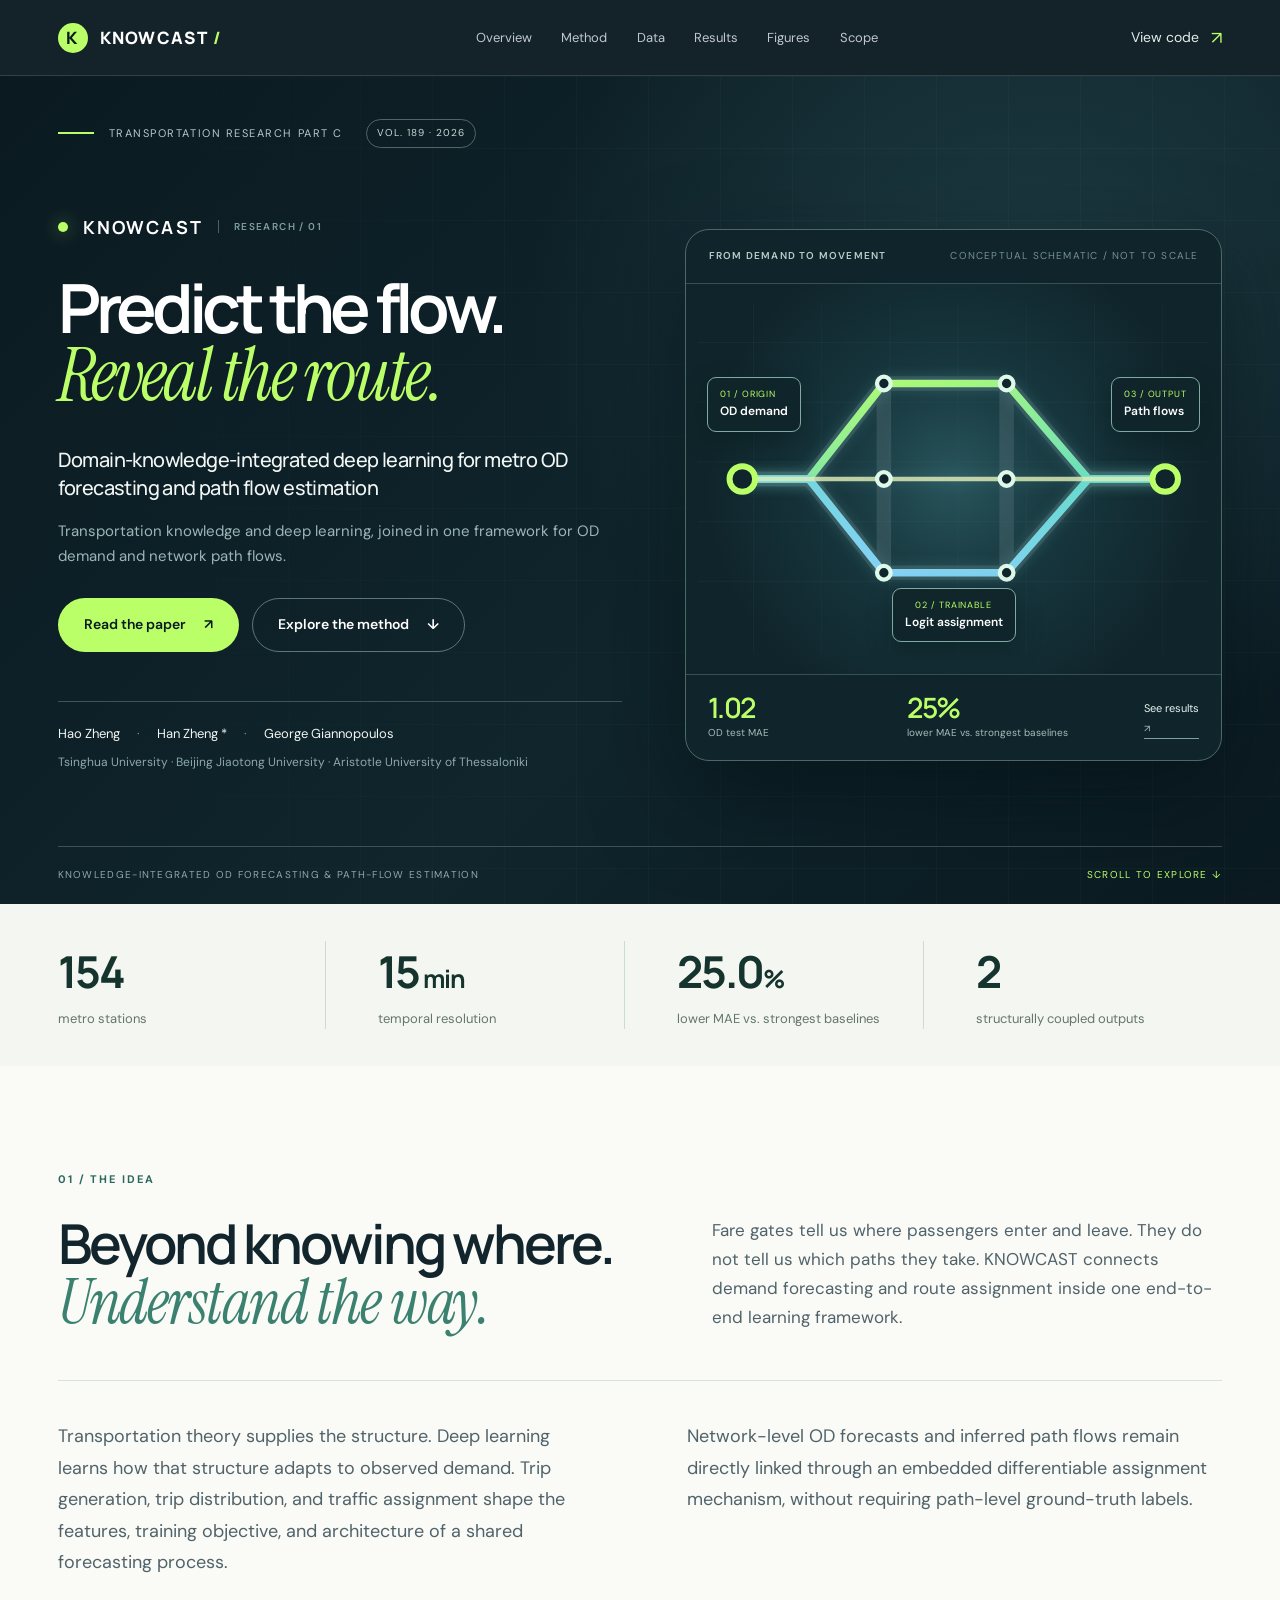
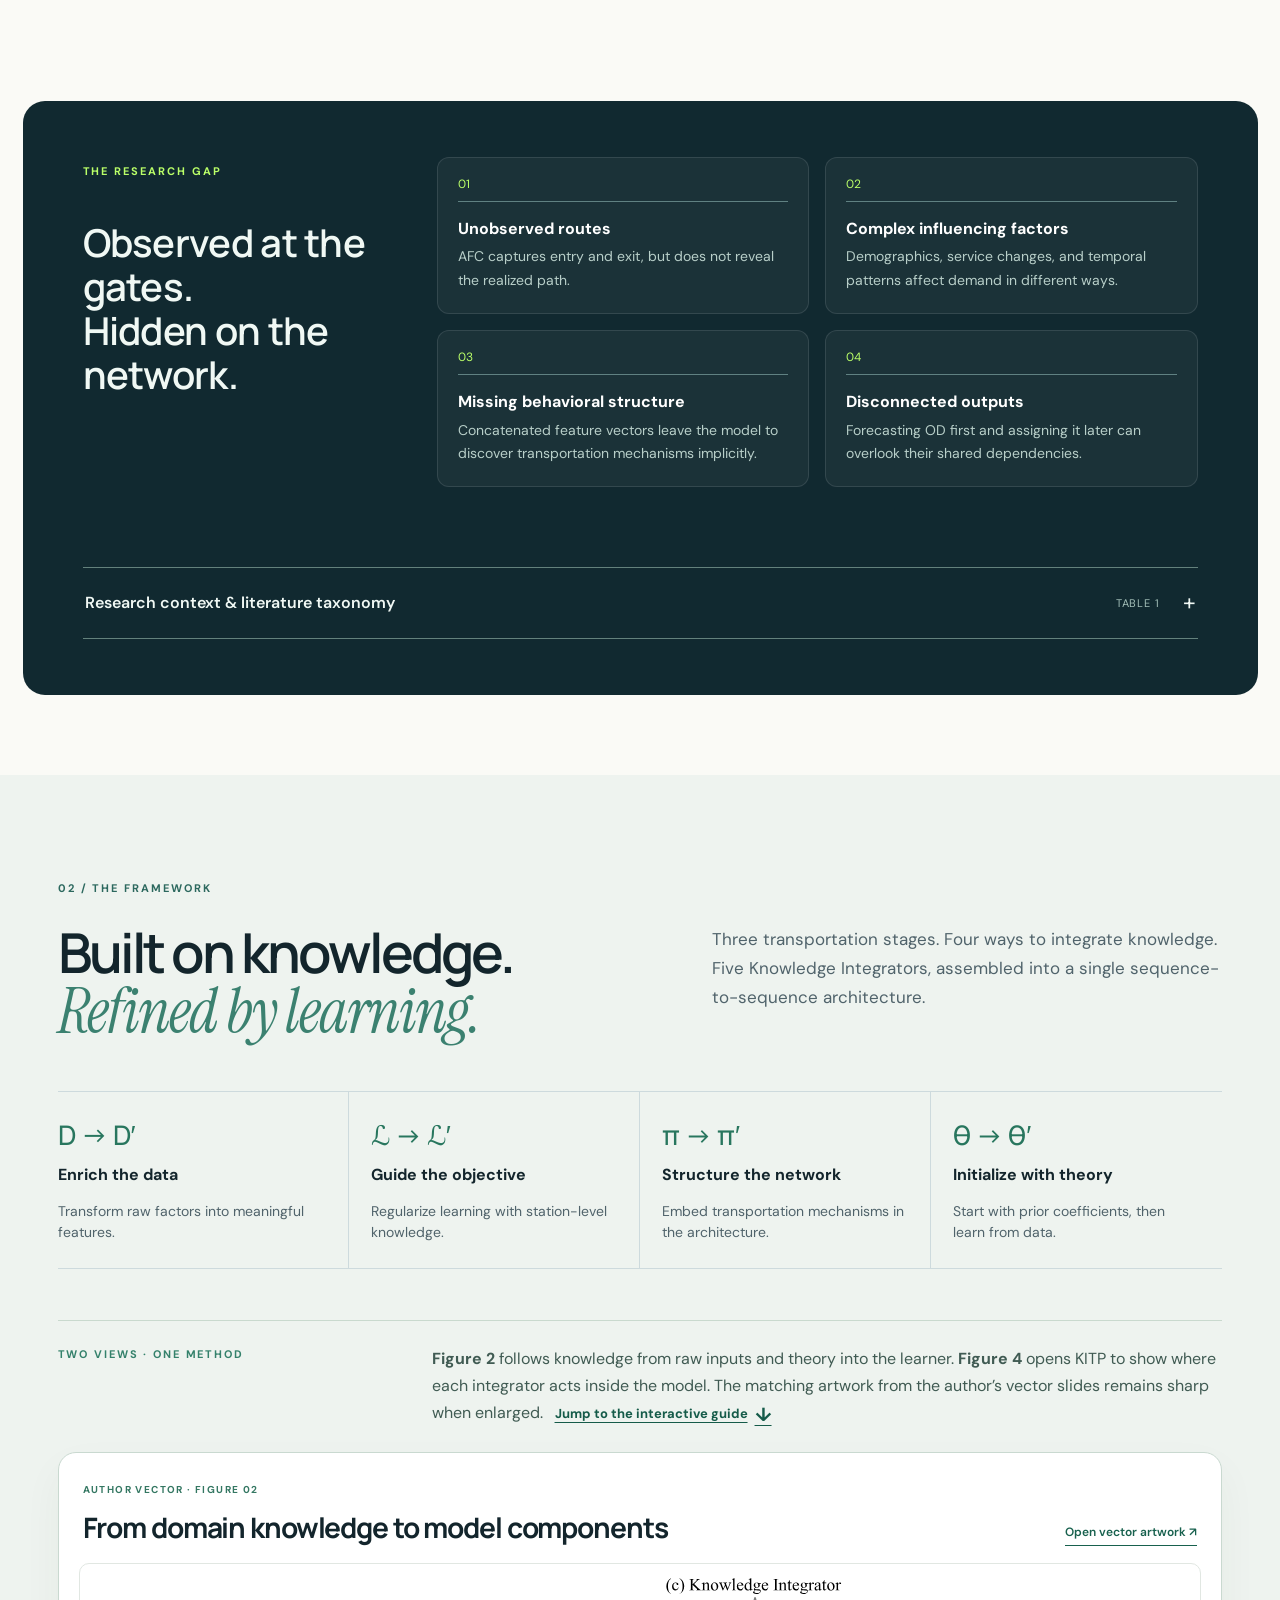
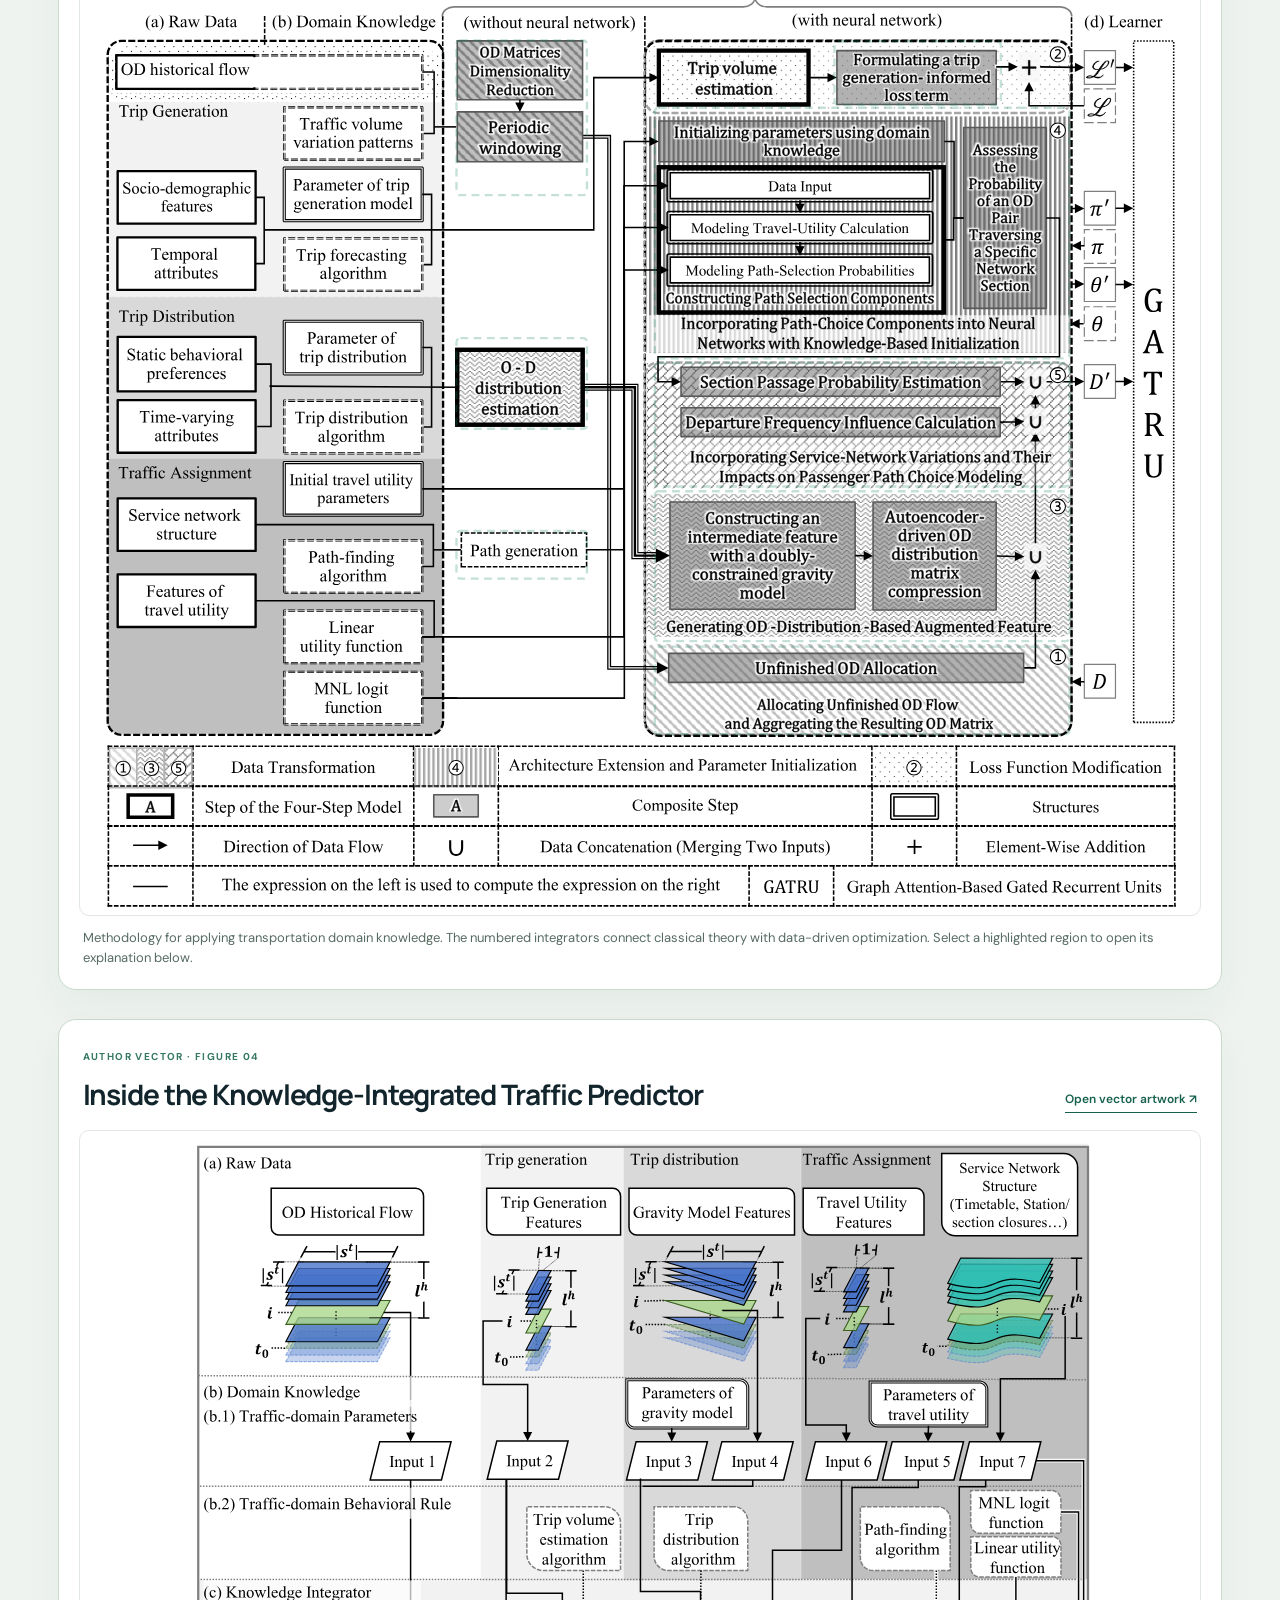
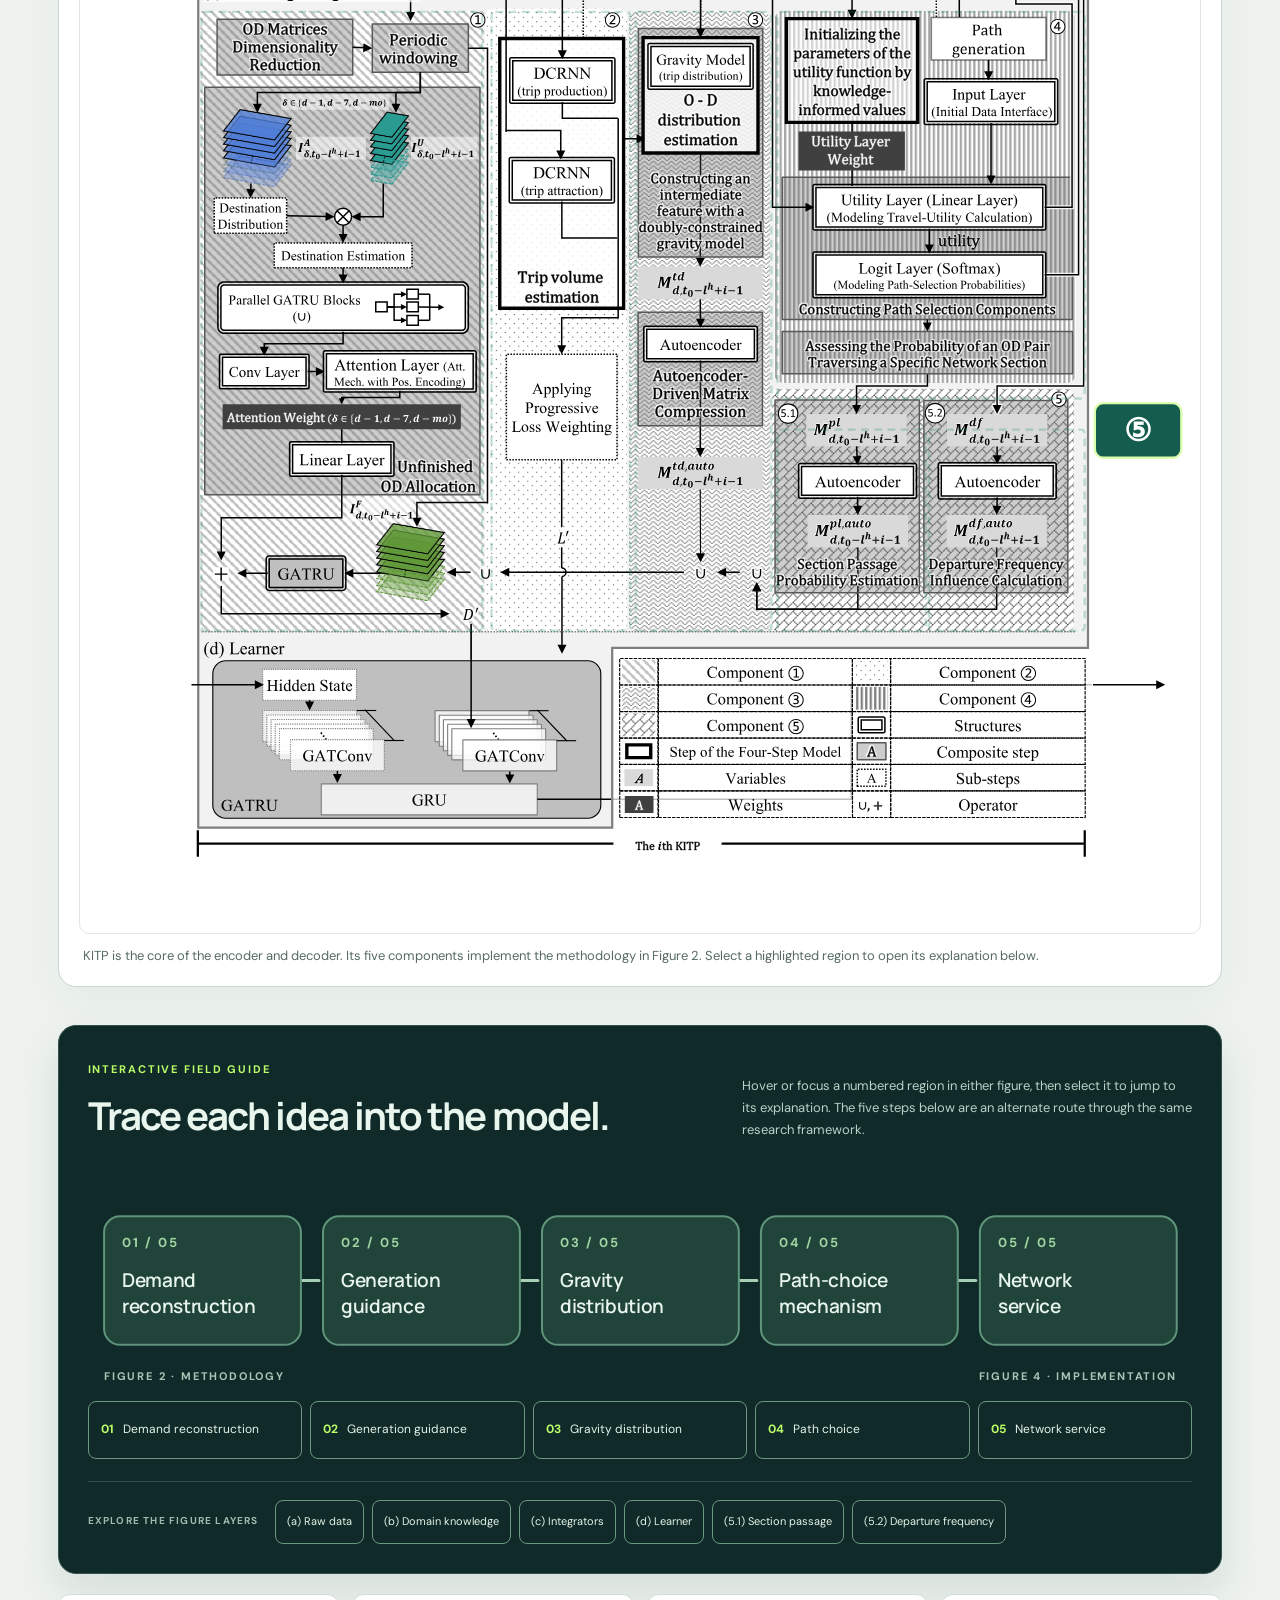
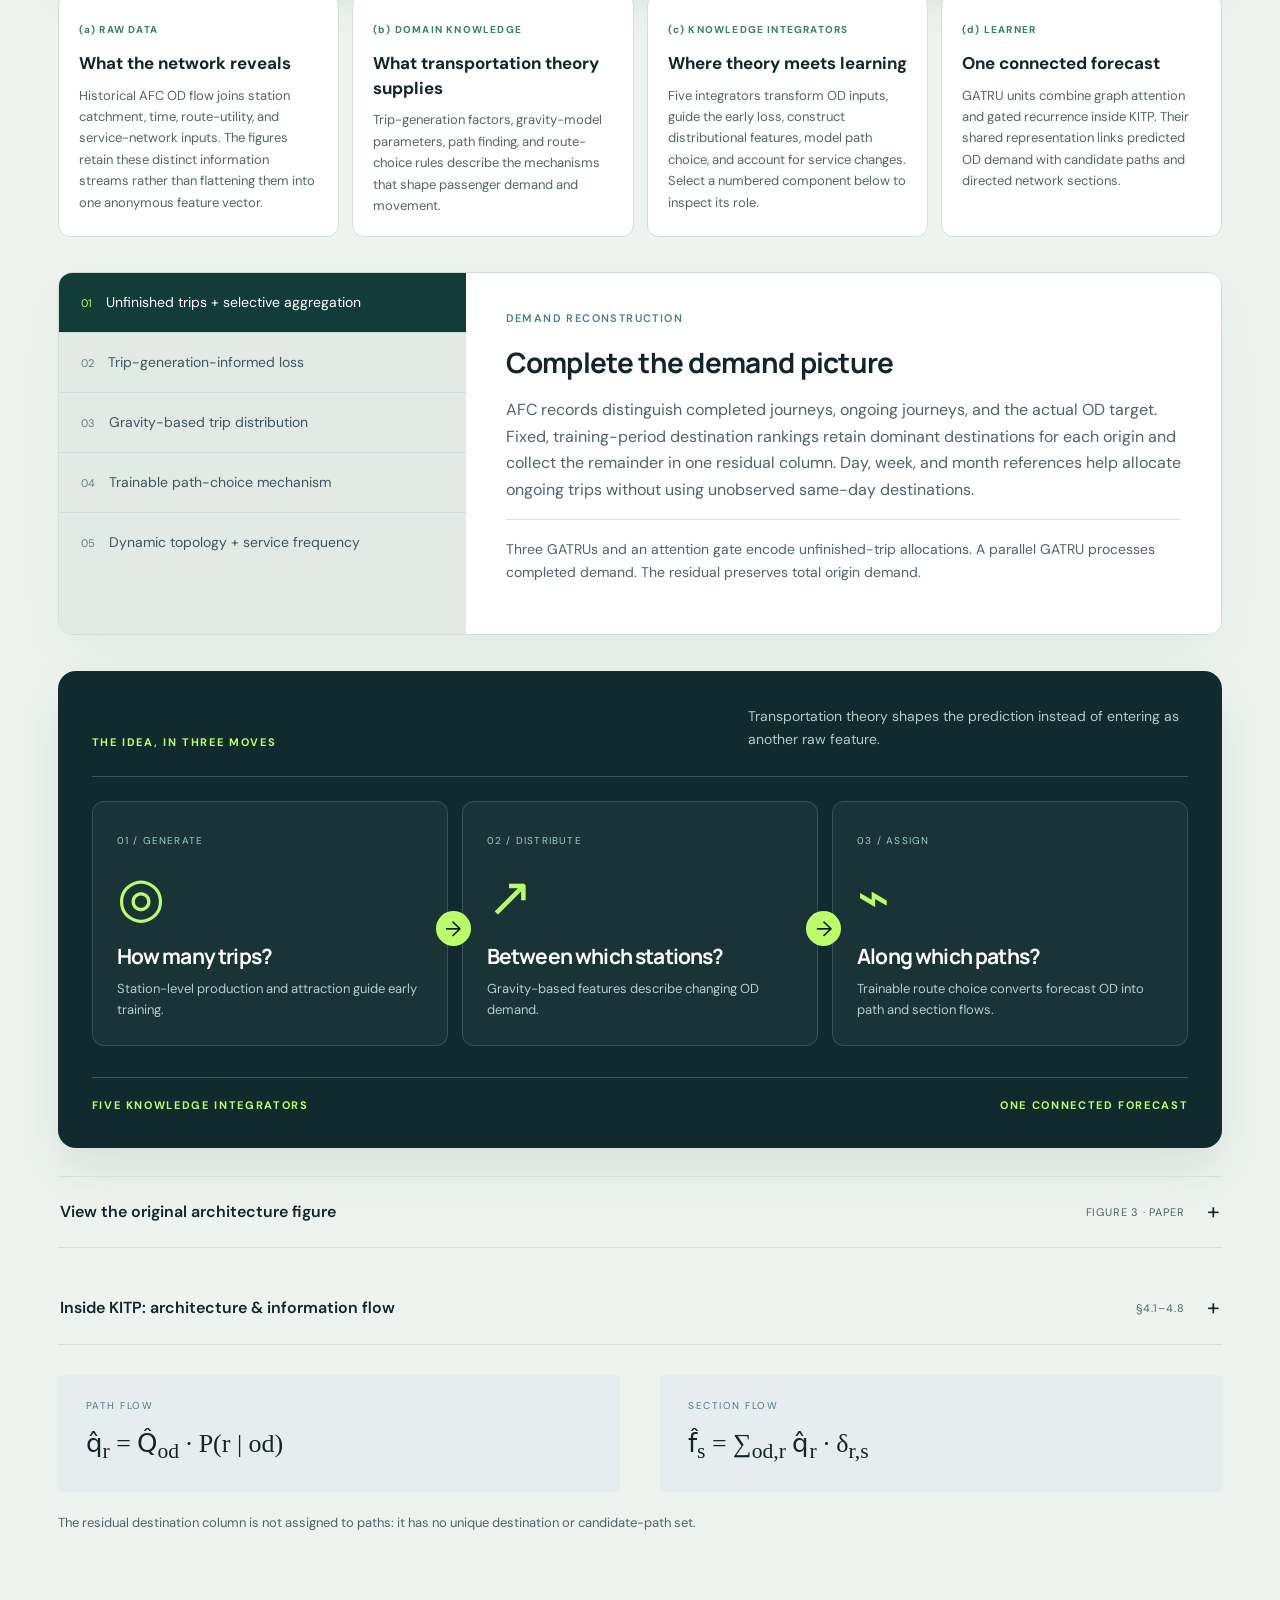
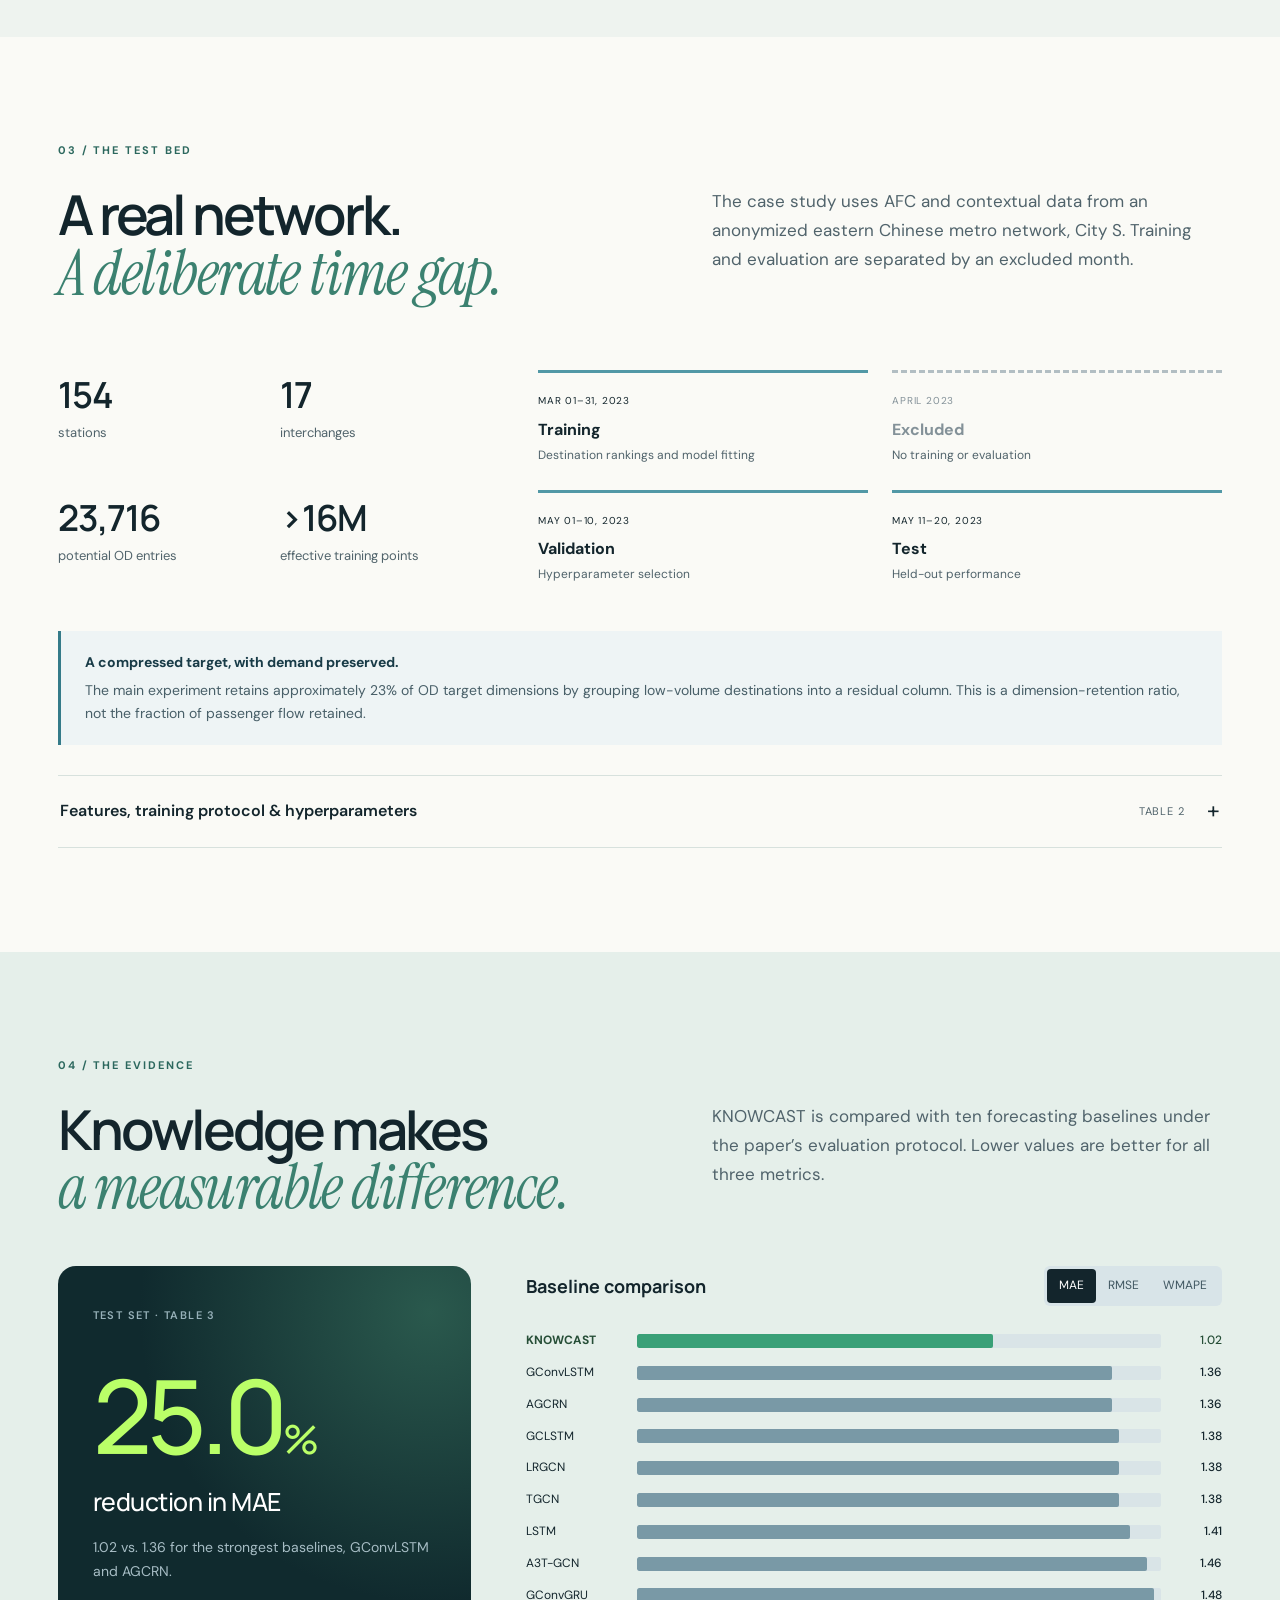
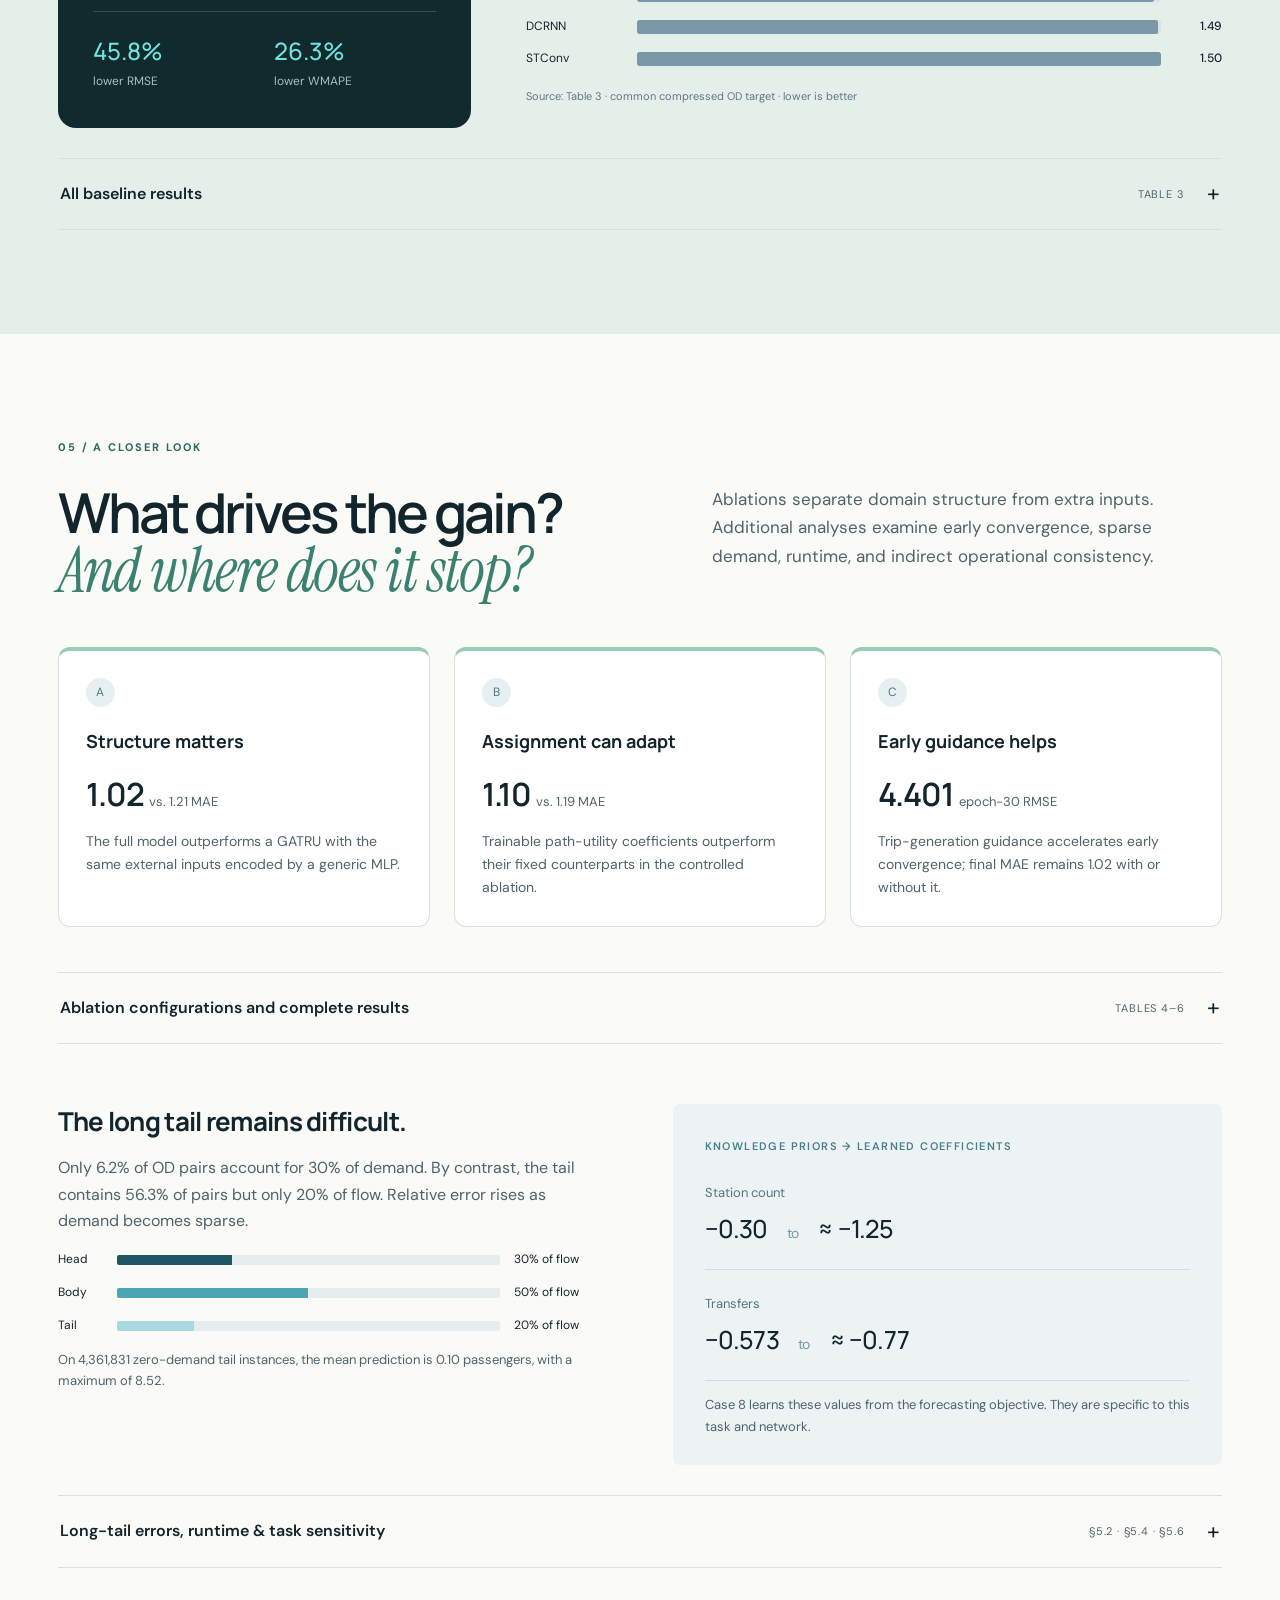
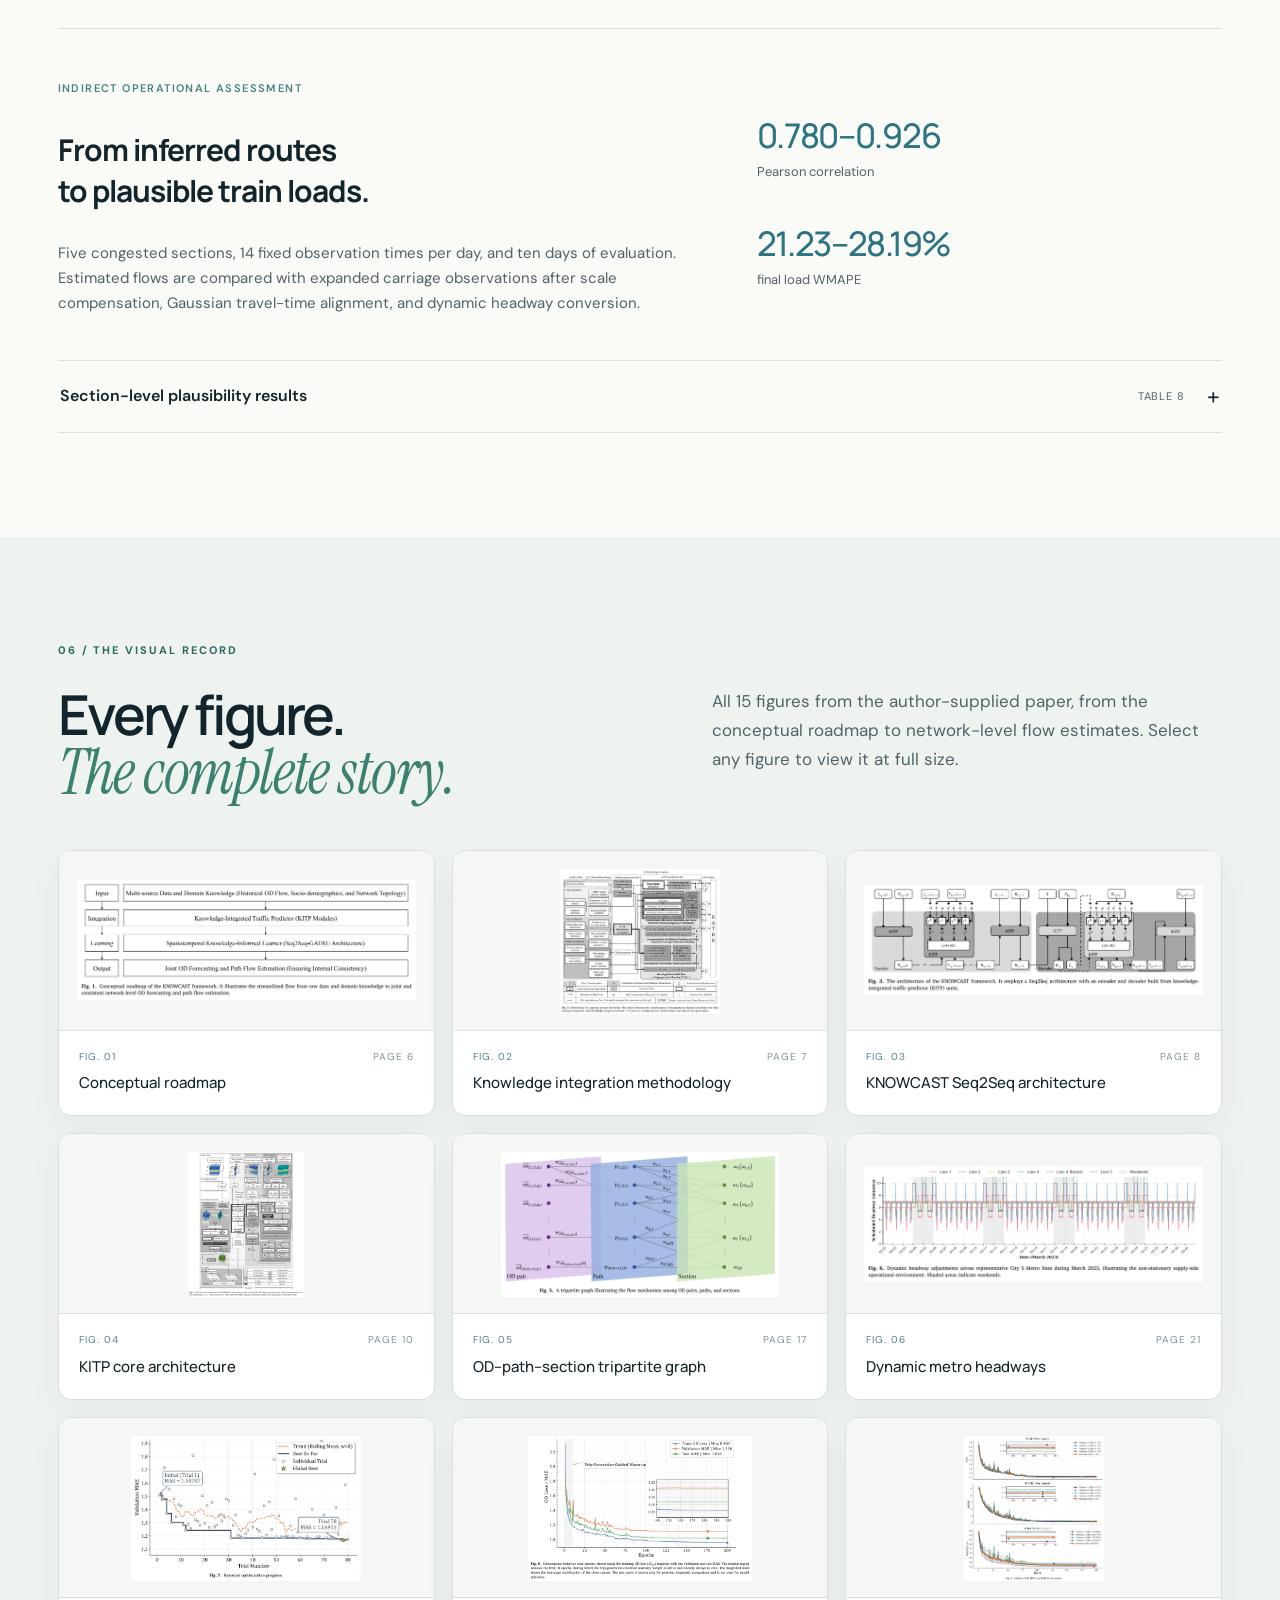
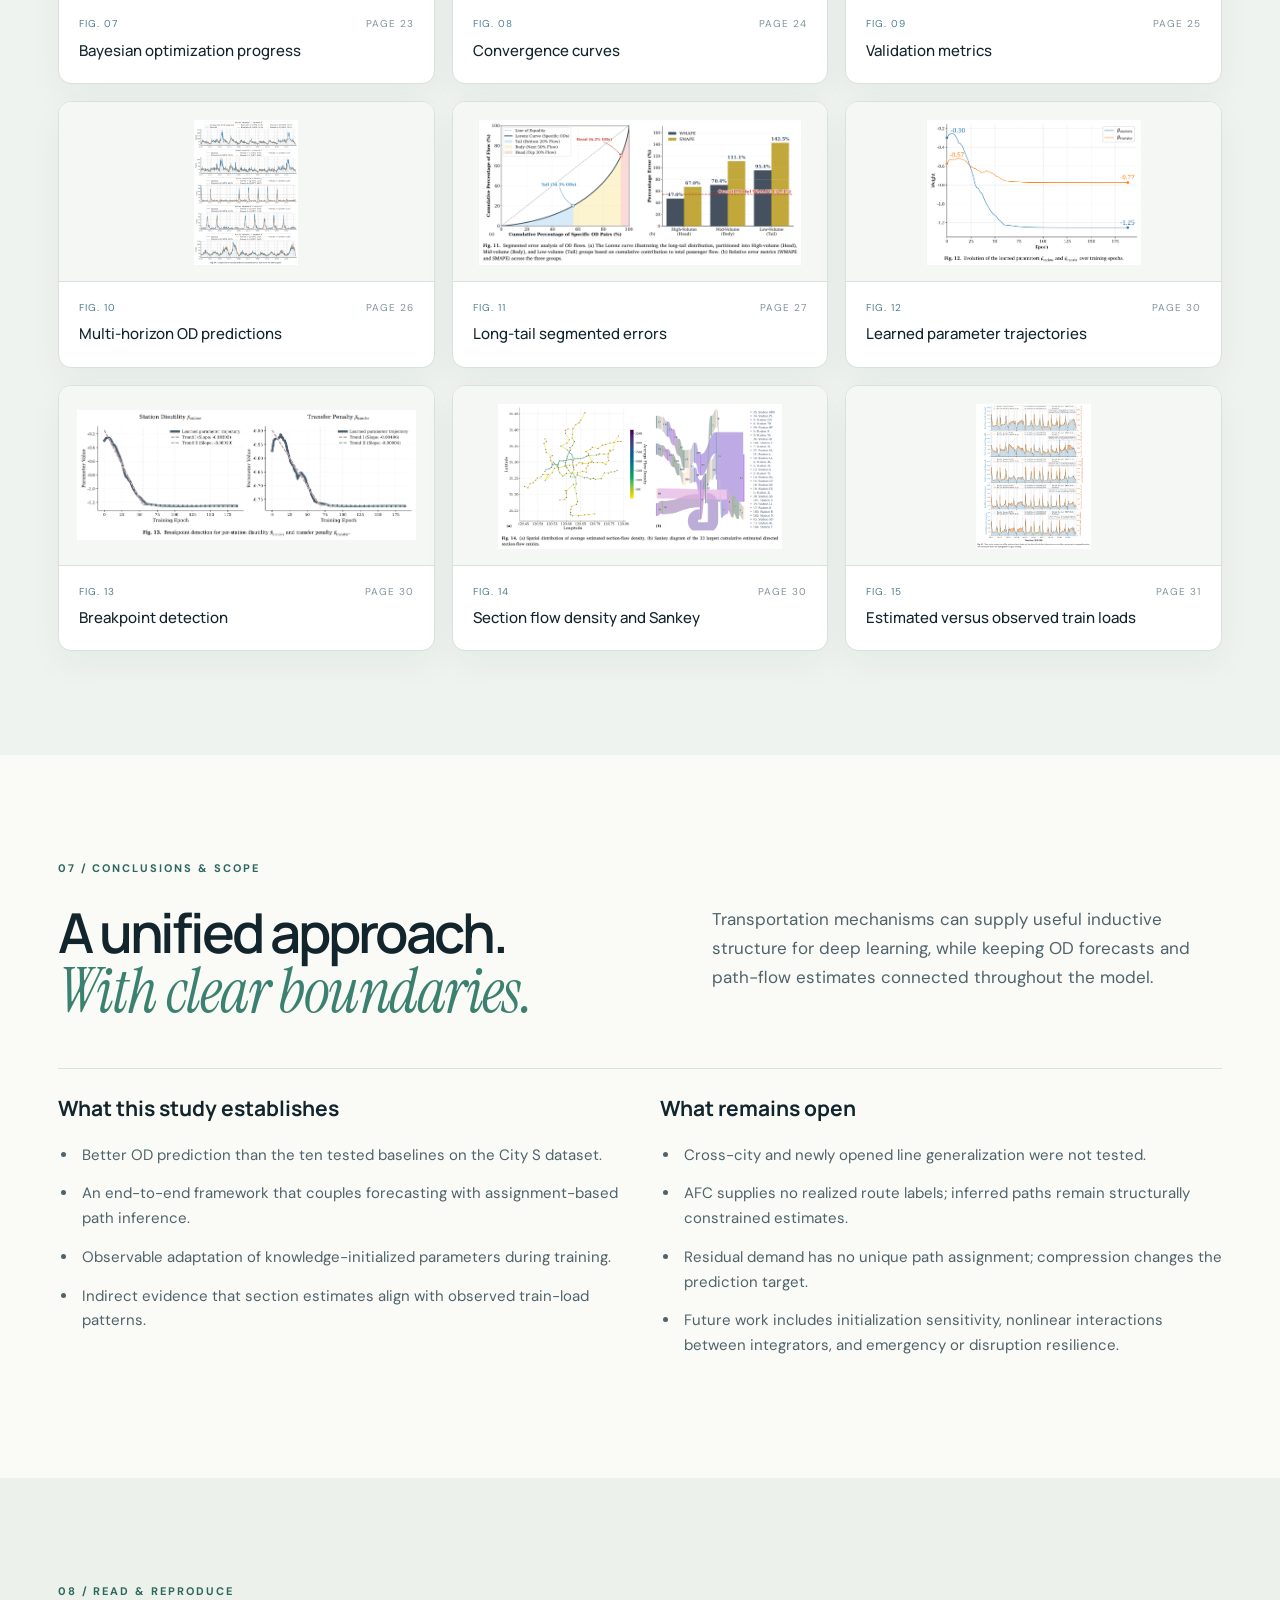
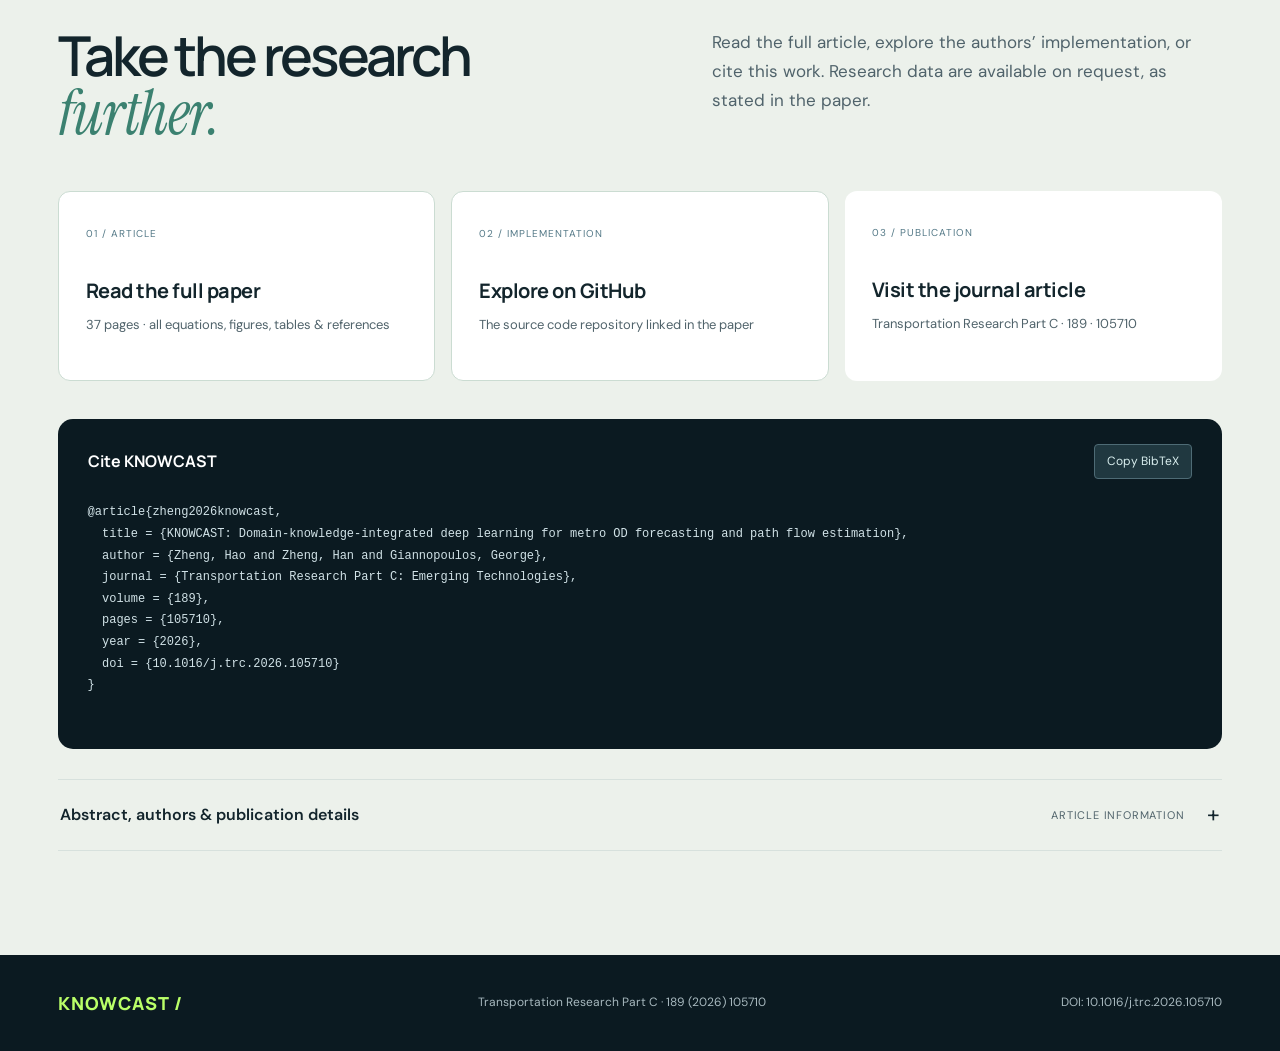
==== commit eced2272: "Use author vector diagrams and refine framework hotspots" ====
--- a/docs/index.html
+++ b/docs/index.html
@@ -46,14 +46,14 @@
 <section class="stat-band" aria-label="Research highlights"><div><strong>154</strong><span>metro stations</span></div><div><strong>15<span> min</span></strong><span>temporal resolution</span></div><div><strong>25.0<span>%</span></strong><span>lower MAE vs. strongest baselines</span></div><div><strong>2</strong><span>structurally coupled outputs</span></div></section>
 <section class="section overview" id="overview"><div class="section-label">01 / THE IDEA</div><div class="section-heading"><h2>Beyond knowing where.<br><em>Understand the way.</em></h2><p>Fare gates tell us where passengers enter and leave. They do not tell us which paths they take. KNOWCAST connects demand forecasting and route assignment inside one end-to-end learning framework.</p></div><div class="intro-grid"><p>Transportation theory supplies the structure. Deep learning learns how that structure adapts to observed demand. Trip generation, trip distribution, and traffic assignment shape the features, training objective, and architecture of a shared forecasting process.</p><p>Network-level OD forecasts and inferred path flows remain directly linked through an embedded differentiable assignment mechanism, without requiring path-level ground-truth labels.</p></div></section>
 <section class="section challenge"><div class="challenge-title"><span class="section-label">THE RESEARCH GAP</span><h3>Observed at the gates.<br>Hidden on the network.</h3></div><div class="gaps"><article><span>01</span><h4>Unobserved routes</h4><p>AFC captures entry and exit, but does not reveal the realized path.</p></article><article><span>02</span><h4>Complex influencing factors</h4><p>Demographics, service changes, and temporal patterns affect demand in different ways.</p></article><article><span>03</span><h4>Missing behavioral structure</h4><p>Concatenated feature vectors leave the model to discover transportation mechanisms implicitly.</p></article><article><span>04</span><h4>Disconnected outputs</h4><p>Forecasting OD first and assigning it later can overlook their shared dependencies.</p></article></div><details class="research-detail wide"><summary>Research context & literature taxonomy <span>TABLE 1</span></summary><div class="table-wrap" tabindex="0" role="region" aria-label="Table 1 · Literature categories (condensed from the paper)"><table><caption>Table 1 · Literature categories (condensed from the paper)</caption><thead><tr><th scope="col">Family</th><th scope="col">Representative methods</th><th scope="col">Main limitation</th></tr></thead><tbody><tr class=""><th scope="row">Classical transportation</th><td>Four-step planning; classical optimization</td><td>Theory grounded; limited adaptation to real-time streams</td></tr><tr class=""><th scope="row">Statistical models</th><td>HA; ARIMA; Kalman filtering; state-space; least squares; IPF</td><td>Restrictive assumptions; mainly OD forecasts</td></tr><tr class=""><th scope="row">Classical machine learning</th><td>Bayesian networks; BPNN; SVM</td><td>Factors treated as inputs; challenges with network-scale spatiotemporal dependence</td></tr><tr class=""><th scope="row">Spatiotemporal deep learning</th><td>LSTM; CNN; GCN; GRU; encoder–decoder</td><td>Strong OD modeling; often weak behavioral structure and joint path inference</td></tr><tr class=""><th scope="row">Knowledge-guided models</th><td>Knowledge-informed architectures</td><td>Emerging structural guidance; still primarily OD-focused</td></tr></tbody></table></div><p>The full discussion and representative citations appear on pages 3–5 of the <a class="text-link" href="paper.html?page=3">original paper</a>.</p></details></section>
-<div class="soft-wrap"><section class="section" id="method"><div class="section-label">02 / THE FRAMEWORK</div><div class="section-heading"><h2>Built on knowledge.<br><em>Refined by learning.</em></h2><p>Three transportation stages. Four ways to integrate knowledge. Five Knowledge Integrators, assembled into a single sequence-to-sequence architecture.</p></div><div class="integration-grid"><div><span>D → D′</span><h4>Enrich the data</h4><p>Transform raw factors into meaningful features.</p></div><div><span>ℒ → ℒ′</span><h4>Guide the objective</h4><p>Regularize learning with station-level knowledge.</p></div><div><span>π → π′</span><h4>Structure the network</h4><p>Embed transportation mechanisms in the architecture.</p></div><div><span>θ → θ′</span><h4>Initialize with theory</h4><p>Start with prior coefficients, then learn from data.</p></div></div><div class="framework-figure-intro"><span class="framework-kicker">TWO VIEWS · ONE METHOD</span><p><strong>Figure 2</strong> follows knowledge from raw inputs and theory into the learner. <strong>Figure 4</strong> opens KITP to show where each integrator acts inside the model. Both full original figures are mapped to the same explanations; open either image to view it at its native resolution. <a class="framework-jump-link" href="#framework-navigator">Jump to the interactive guide <span aria-hidden="true">↓</span></a></p></div>
+<div class="soft-wrap"><section class="section" id="method"><div class="section-label">02 / THE FRAMEWORK</div><div class="section-heading"><h2>Built on knowledge.<br><em>Refined by learning.</em></h2><p>Three transportation stages. Four ways to integrate knowledge. Five Knowledge Integrators, assembled into a single sequence-to-sequence architecture.</p></div><div class="integration-grid"><div><span>D → D′</span><h4>Enrich the data</h4><p>Transform raw factors into meaningful features.</p></div><div><span>ℒ → ℒ′</span><h4>Guide the objective</h4><p>Regularize learning with station-level knowledge.</p></div><div><span>π → π′</span><h4>Structure the network</h4><p>Embed transportation mechanisms in the architecture.</p></div><div><span>θ → θ′</span><h4>Initialize with theory</h4><p>Start with prior coefficients, then learn from data.</p></div></div><div class="framework-figure-intro"><span class="framework-kicker">TWO VIEWS · ONE METHOD</span><p><strong>Figure 2</strong> follows knowledge from raw inputs and theory into the learner. <strong>Figure 4</strong> opens KITP to show where each integrator acts inside the model. The matching artwork from the author’s vector slides remains sharp when enlarged. <a class="framework-jump-link" href="#framework-navigator">Jump to the interactive guide <span aria-hidden="true">↓</span></a></p></div>
 <div class="framework-figure-stack">
 <figure class="framework-interactive-figure" id="framework-figure-2">
-  <div class="framework-figure-head"><div><span>ORIGINAL PAPER · FIGURE 02</span><h3>From domain knowledge to model components</h3></div><a href="assets/figure-02.png" target="_blank" rel="noreferrer">Open full image ↗</a></div>
+  <div class="framework-figure-head"><div><span>AUTHOR VECTOR · FIGURE 02</span><h3>From domain knowledge to model components</h3></div><a href="assets/figure-02-vector.svg" target="_blank" rel="noreferrer">Open vector artwork ↗</a></div>
   <p class="framework-pan-hint"><span aria-hidden="true">↔</span> Swipe sideways to inspect the full figure. Tap an outlined region to jump to its explanation.</p>
   <div class="framework-figure-scroll" role="region" tabindex="0" aria-label="Interactive Figure 2. Scroll horizontally to inspect the original at readable size.">
-    <svg class="framework-paper-svg" viewBox="0 0 1435 1305" role="group" aria-label="Figure 2 with interactive modules">
-      <image href="assets/figure-02.png" x="0" y="0" width="1435" height="1305" aria-hidden="true" pointer-events="none"/>
+    <svg class="framework-paper-svg" viewBox="0 0 1435 1218" role="group" aria-label="Figure 2 with interactive modules">
+      <image href="assets/figure-02-vector.svg" x="19.04" y="-1.33" width="1396.70" height="1215.83" aria-hidden="true" pointer-events="none"/>
       <a class="framework-hotspot framework-stage-hotspot" href="#framework-stage-a" data-framework-target="stage-a" role="link" tabindex="0" aria-label="Figure 2, part a: Raw data"><title>Figure 2, part a: Raw data</title><rect class="framework-hit-shape" x="36" y="55" width="198" height="940" rx="5"/></a>
 <a class="framework-hotspot framework-stage-hotspot" href="#framework-stage-b" data-framework-target="stage-b" role="link" tabindex="0" aria-label="Figure 2, part b: Domain knowledge"><title>Figure 2, part b: Domain knowledge</title><rect class="framework-hit-shape" x="238" y="55" width="223" height="940" rx="5"/></a>
 <a class="framework-hotspot framework-stage-hotspot" href="#framework-stage-c" data-framework-target="stage-c" role="link" tabindex="0" aria-label="Figure 2, part c: Knowledge integrators"><title>Figure 2, part c: Knowledge integrators</title><rect class="framework-hit-shape" x="466" y="11" width="805" height="983" rx="5"/></a>
@@ -71,11 +71,11 @@
   <figcaption>Methodology for applying transportation domain knowledge. The numbered integrators connect classical theory with data-driven optimization. Select a highlighted region to open its explanation below.</figcaption>
 </figure>
 <figure class="framework-interactive-figure" id="framework-figure-4">
-  <div class="framework-figure-head"><div><span>ORIGINAL PAPER · FIGURE 04</span><h3>Inside the Knowledge-Integrated Traffic Predictor</h3></div><a href="assets/figure-04.png" target="_blank" rel="noreferrer">Open full image ↗</a></div>
+  <div class="framework-figure-head"><div><span>AUTHOR VECTOR · FIGURE 04</span><h3>Inside the Knowledge-Integrated Traffic Predictor</h3></div><a href="assets/figure-04-vector.svg" target="_blank" rel="noreferrer">Open vector artwork ↗</a></div>
   <p class="framework-pan-hint"><span aria-hidden="true">↔</span> Swipe sideways to inspect the full figure. Tap an outlined region to jump to its explanation.</p>
   <div class="framework-figure-scroll" role="region" tabindex="0" aria-label="Interactive Figure 4. Scroll horizontally to inspect the original at readable size.">
     <svg class="framework-paper-svg" viewBox="0 0 1438 1799" role="group" aria-label="Figure 4 with interactive modules">
-      <image href="assets/figure-04.png" x="0" y="0" width="1438" height="1799" aria-hidden="true" pointer-events="none"/>
+      <image href="assets/figure-04-vector.svg" x="130.80" y="2.91" width="1271.46" height="1772.34" aria-hidden="true" pointer-events="none"/>
       <a class="framework-hotspot framework-stage-hotspot" href="#framework-stage-a" data-framework-target="stage-a" role="link" tabindex="0" aria-label="Figure 4, part a: Raw data"><title>Figure 4, part a: Raw data</title><rect class="framework-hit-shape" x="153" y="20" width="1141" height="295" rx="5"/></a>
 <a class="framework-hotspot framework-stage-hotspot" href="#framework-stage-b" data-framework-target="stage-b" role="link" tabindex="0" aria-label="Figure 4, part b: Domain knowledge"><title>Figure 4, part b: Domain knowledge</title><rect class="framework-hit-shape" x="153" y="316" width="1141" height="260" rx="5"/></a>
 <a class="framework-hotspot framework-stage-hotspot" href="#framework-stage-c" data-framework-target="stage-c" role="link" tabindex="0" aria-label="Figure 4, part c: Knowledge integrators"><title>Figure 4, part c: Knowledge integrators</title><rect class="framework-hit-shape" x="153" y="576" width="1141" height="838" rx="5"/></a>
@@ -84,7 +84,7 @@
 <a class="framework-hotspot " href="#panel-1" data-framework-target="ki-2" role="link" tabindex="0" aria-label="Figure 4, integrator 2: Trip-volume estimation and loss weighting"><title>Figure 4, integrator 2: Trip-volume estimation and loss weighting</title><rect class="framework-hit-shape" x="528" y="617" width="178" height="794" rx="5"/></a>
 <a class="framework-hotspot " href="#panel-2" data-framework-target="ki-3" role="link" tabindex="0" aria-label="Figure 4, integrator 3: Gravity model and autoencoder"><title>Figure 4, integrator 3: Gravity model and autoencoder</title><rect class="framework-hit-shape" x="713" y="617" width="174" height="794" rx="5"/></a>
 <a class="framework-hotspot " href="#panel-3" data-framework-target="ki-4" role="link" tabindex="0" aria-label="Figure 4, integrator 4: Travel utility and Logit path choice"><title>Figure 4, integrator 4: Travel utility and Logit path choice</title><rect class="framework-hit-shape" x="895" y="617" width="394" height="496" rx="5"/></a>
-<a class="framework-hotspot framework-group-hotspot" href="#panel-4" data-framework-target="ki-5" role="link" tabindex="0" aria-label="Figure 4, integrator 5: Section passage and departure frequency"><title>Figure 4, integrator 5: Section passage and departure frequency</title><rect class="framework-hit-shape" x="895" y="1115" width="394" height="35" rx="5"/><rect class="framework-group-badge" x="1302" y="1119" width="111" height="70" rx="11"/><text class="framework-group-badge-text" x="1357" y="1167" text-anchor="middle">⑤</text></a>
+<a class="framework-hotspot framework-group-hotspot" href="#panel-4" data-framework-target="ki-5" role="link" tabindex="0" aria-label="Figure 4, integrator 5: Section passage and departure frequency"><title>Figure 4, integrator 5: Section passage and departure frequency</title><rect class="framework-group-hit-area" x="895" y="1115" width="394" height="38" rx="5"/><rect class="framework-group-badge" x="1302" y="1119" width="111" height="70" rx="11"/><text class="framework-group-badge-text" x="1357" y="1167" text-anchor="middle">⑤</text></a>
 <a class="framework-hotspot framework-subhotspot" href="#framework-service-passage" data-framework-target="service-passage" role="link" tabindex="0" aria-label="Figure 4, component 5.1: Section passage probability"><title>Figure 4, component 5.1: Section passage probability</title><rect class="framework-hit-shape" x="895" y="1153" width="190" height="258" rx="5"/></a>
 <a class="framework-hotspot framework-subhotspot" href="#framework-service-frequency" data-framework-target="service-frequency" role="link" tabindex="0" aria-label="Figure 4, component 5.2: Departure frequency influence"><title>Figure 4, component 5.2: Departure frequency influence</title><rect class="framework-hit-shape" x="1089" y="1153" width="200" height="258" rx="5"/></a>
     </svg>
--- a/docs/refine.css
+++ b/docs/refine.css
@@ -393,19 +393,11 @@
   stroke-width: 5;
   stroke-dasharray: none;
 }
-.framework-hotspot.is-active .framework-hit-shape {
-  fill-opacity: .14;
-  stroke-opacity: .85;
-  stroke-width: 5;
-  stroke-dasharray: none;
-}
-.framework-hotspot.is-active:hover .framework-hit-shape,
-.framework-hotspot.is-active:focus-visible .framework-hit-shape { fill-opacity: .28; }
-.framework-stage-hotspot .framework-hit-shape { stroke-opacity: .08; }
+.framework-stage-hotspot .framework-hit-shape { stroke-opacity: 0; }
 .framework-stage-hotspot:hover .framework-hit-shape,
 .framework-stage-hotspot:focus-visible .framework-hit-shape,
 .framework-stage-hotspot.is-hovered .framework-hit-shape { fill-opacity: .09; stroke-opacity: .8; }
-.framework-stage-hotspot.is-active .framework-hit-shape { fill-opacity: .045; stroke-opacity: .7; }
+.framework-group-hit-area { fill: transparent; stroke: none; pointer-events: all; }
 .framework-group-badge {
   fill: #145d4e;
   stroke: #dcffae;
@@ -583,8 +575,8 @@
 }
 .framework-stage-grid article:target,
 .framework-stage-grid article.is-target {
-  border-color: #39a273;
-  box-shadow: inset 0 0 0 2px #39a273, 0 12px 28px #194f3221;
+  background: #f6fbf7;
+  border-color: #c4dfcb;
 }
 .framework-stage-grid article:focus-visible,
 .framework-service-details > div:focus-visible,
@@ -623,8 +615,8 @@
 }
 .framework-service-details > div:target,
 .framework-service-details > div.is-target {
-  border-color: #31956e;
-  box-shadow: inset 0 0 0 1px #31956e;
+  background: #e6f4e9;
+  border-color: #b8dac3;
 }
 .framework-service-details h4 { margin: 6px 0; }
 .framework-service-details p { margin: 0; font-size: 13px; }
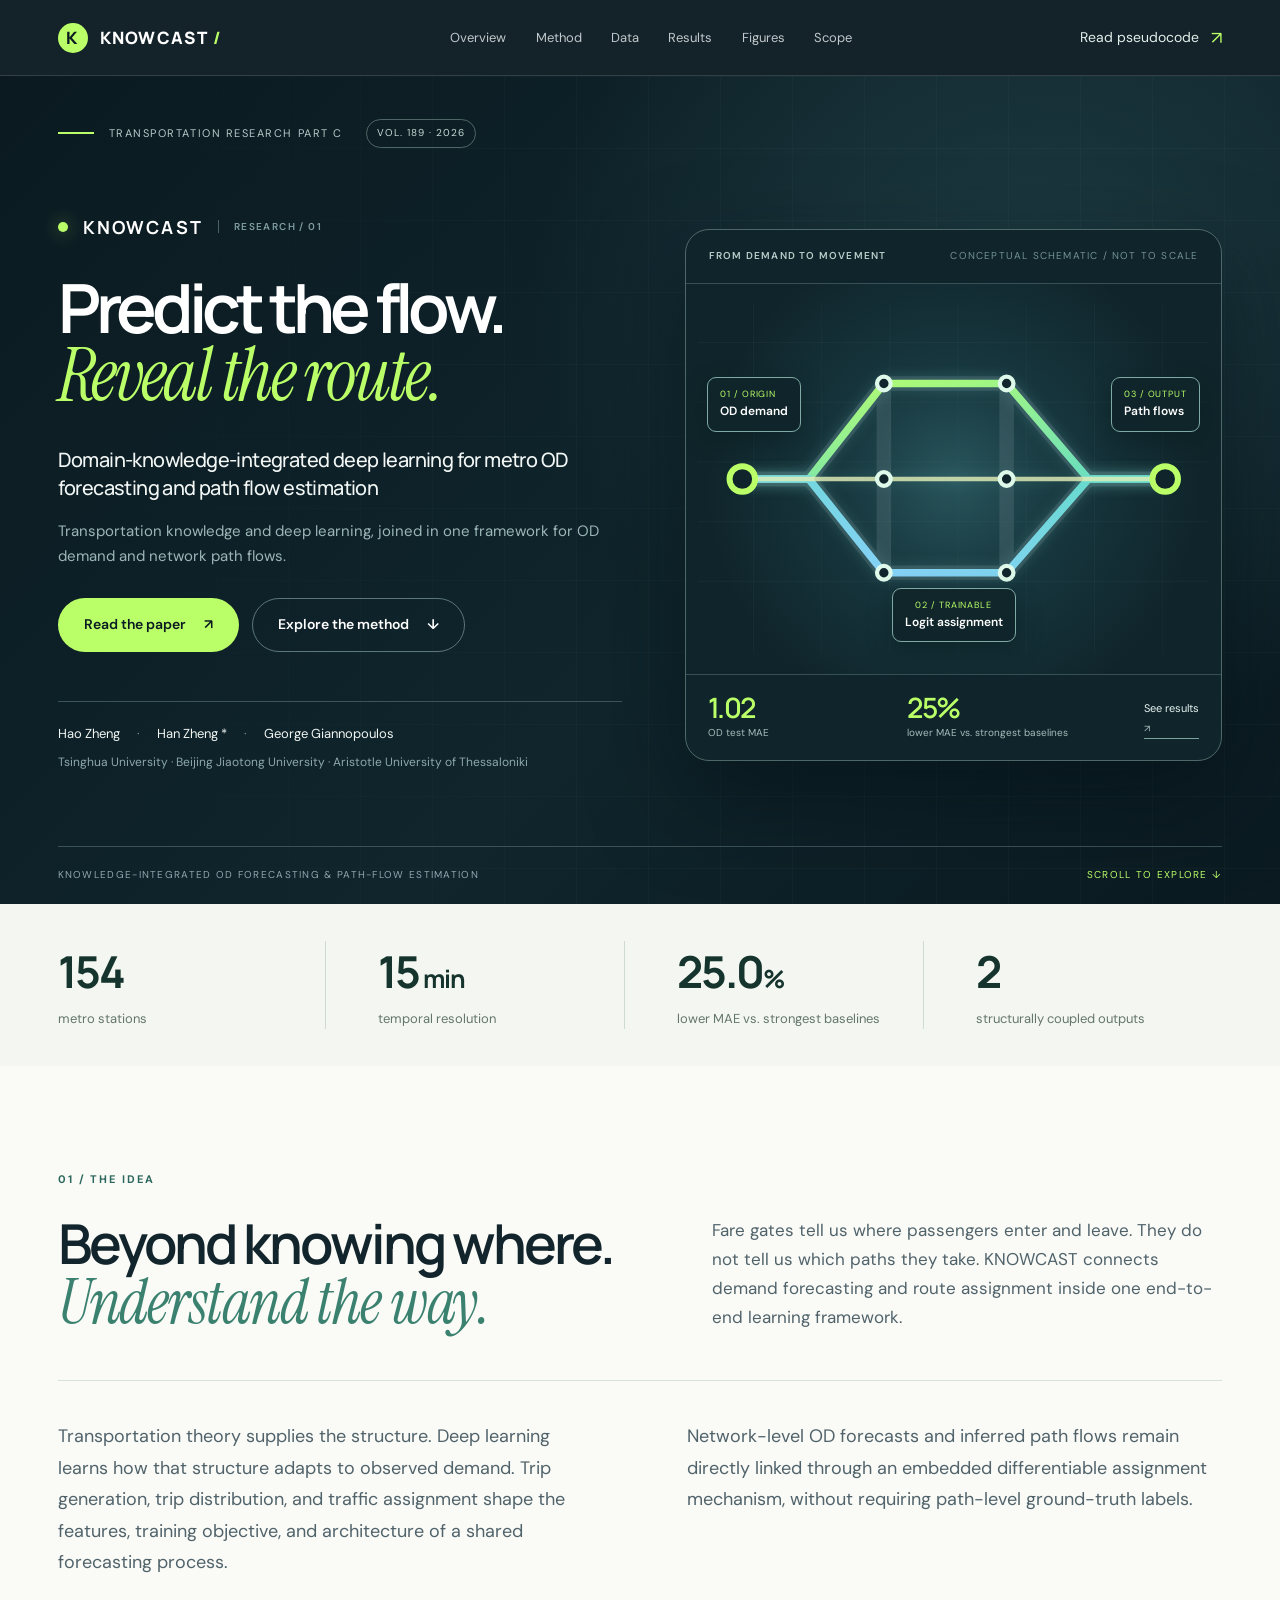
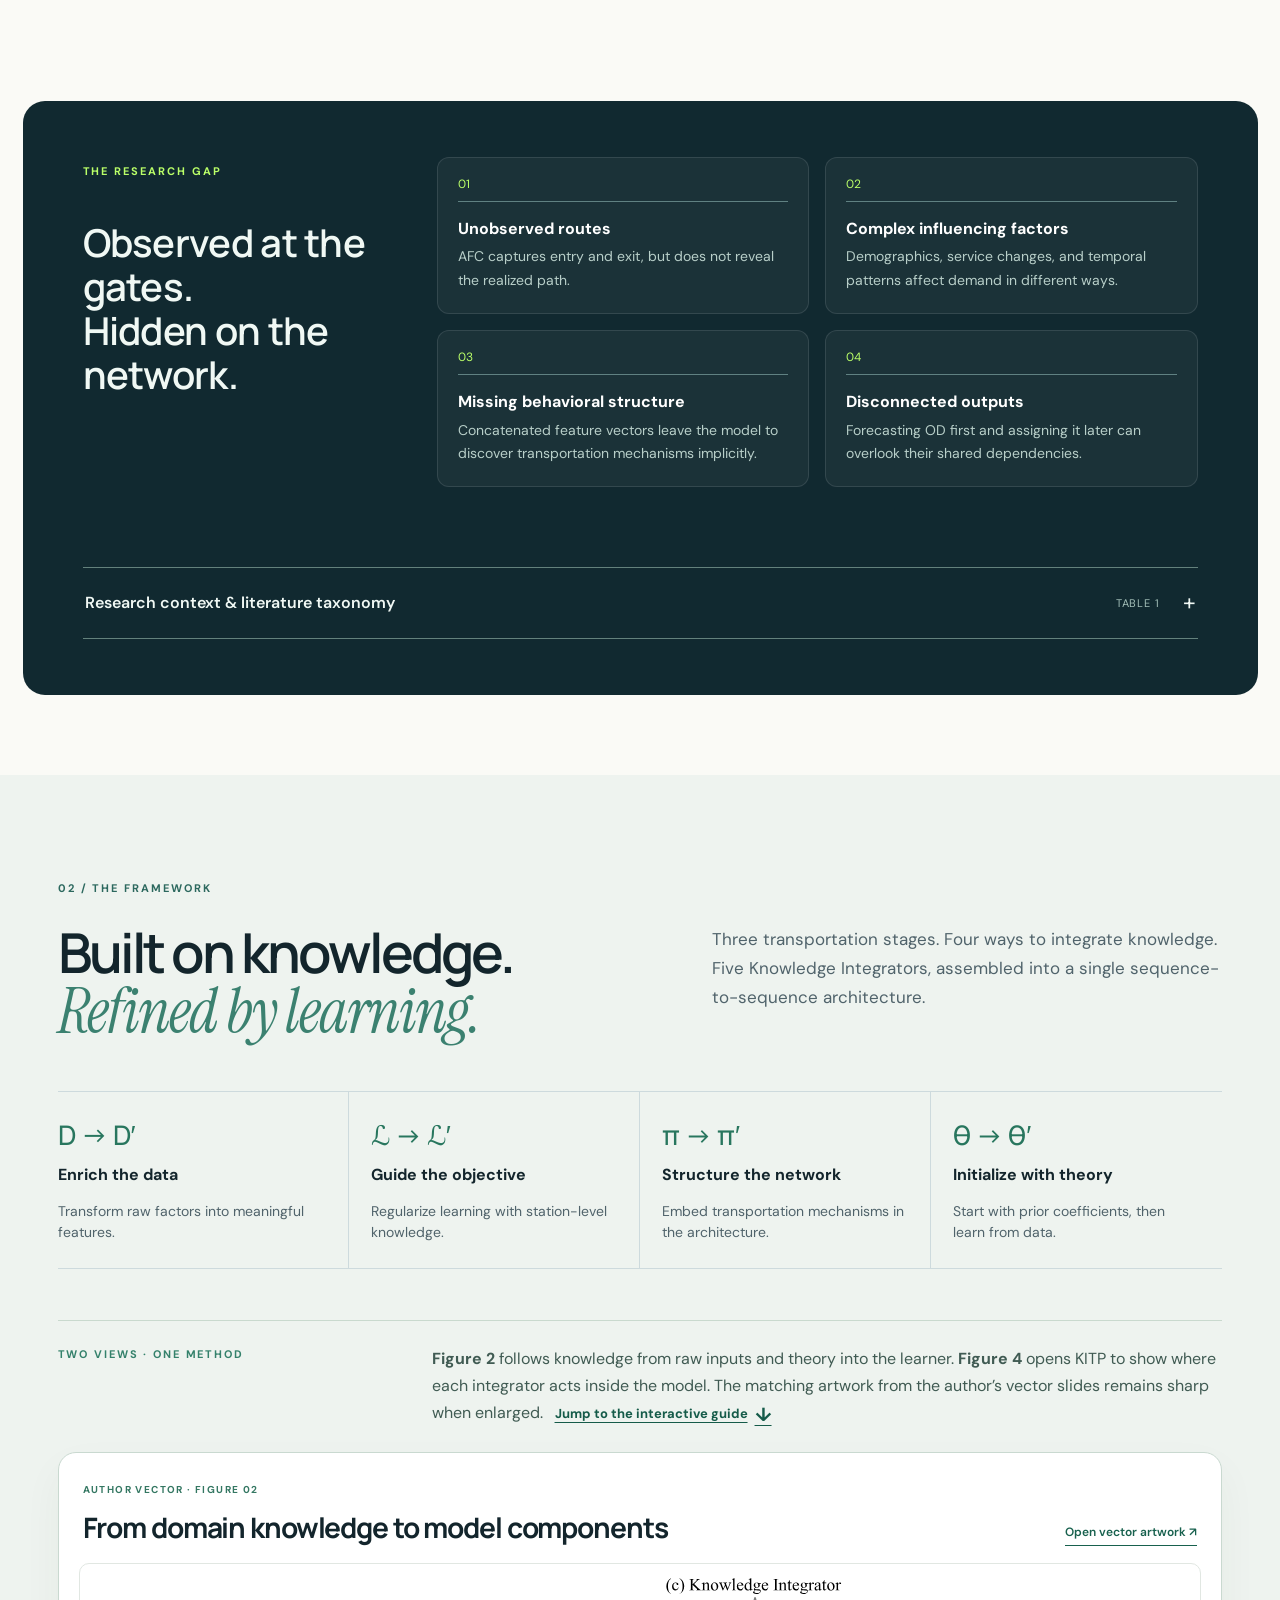
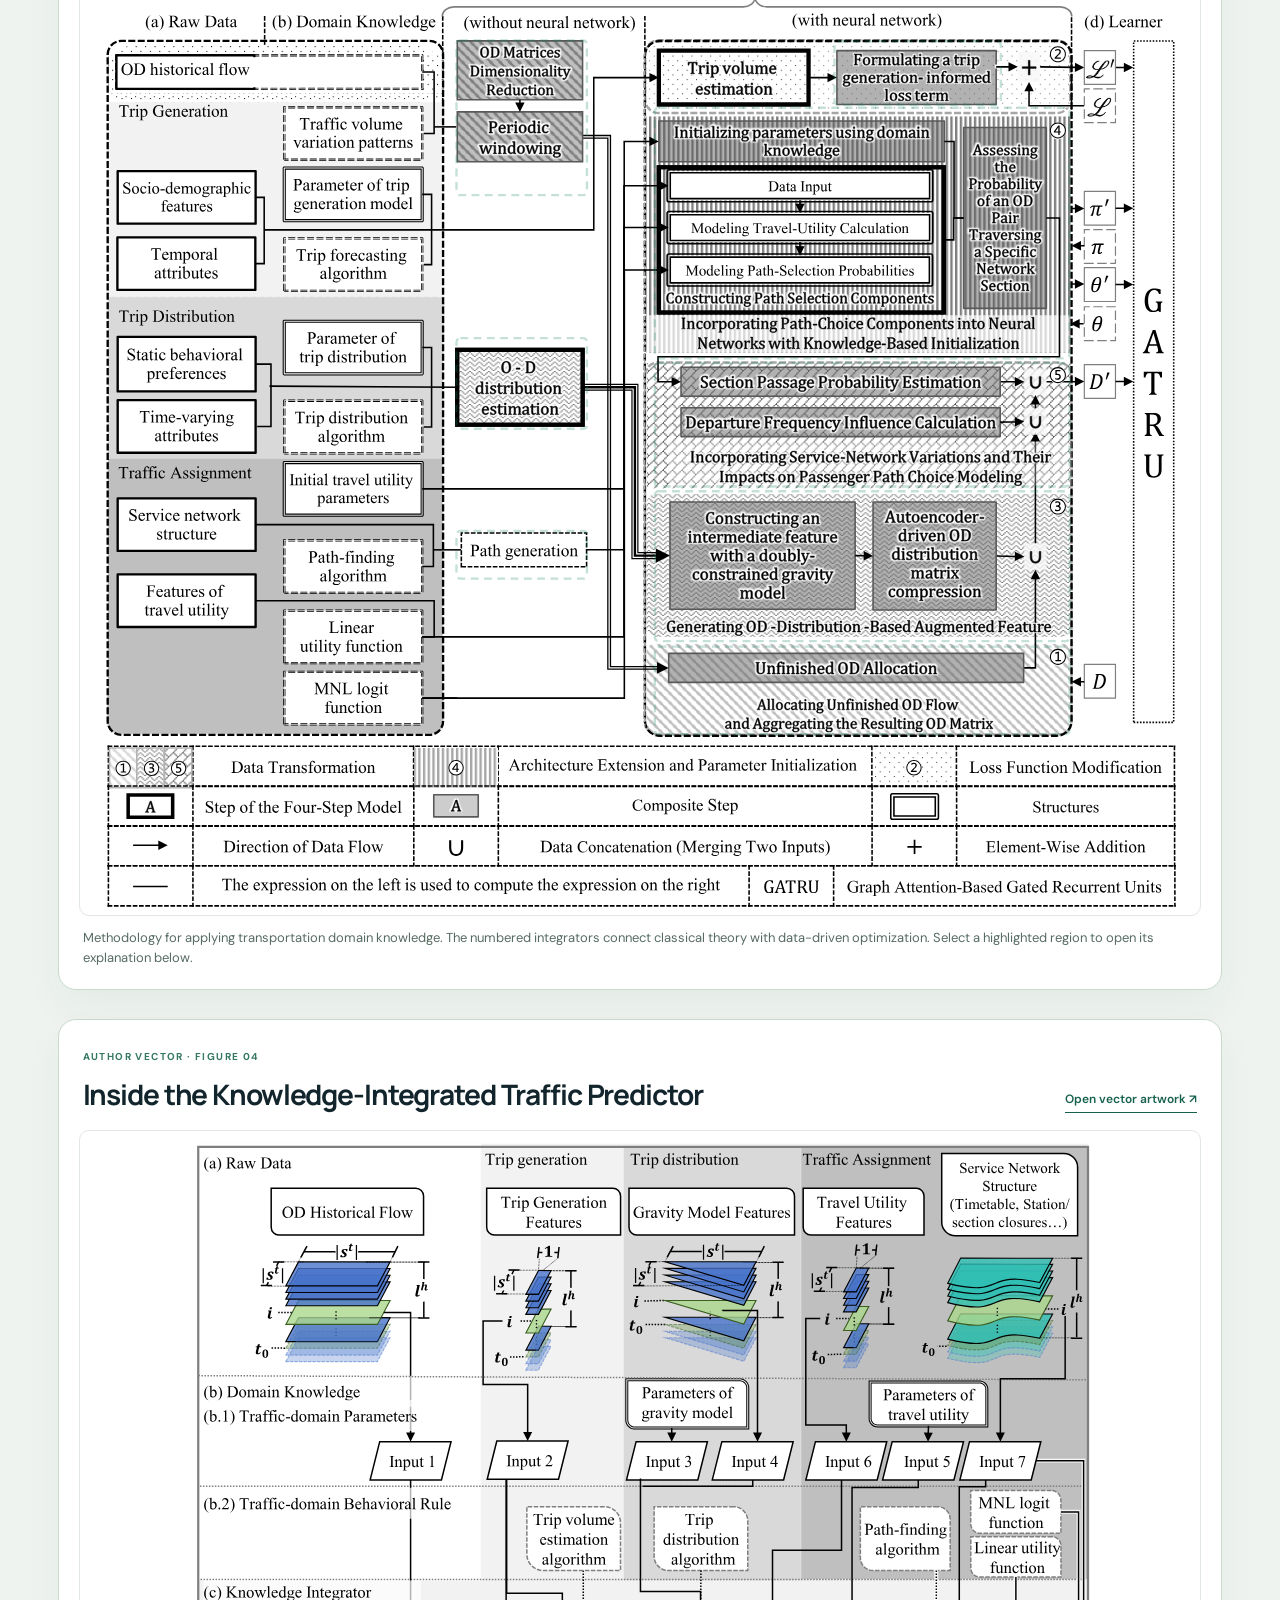
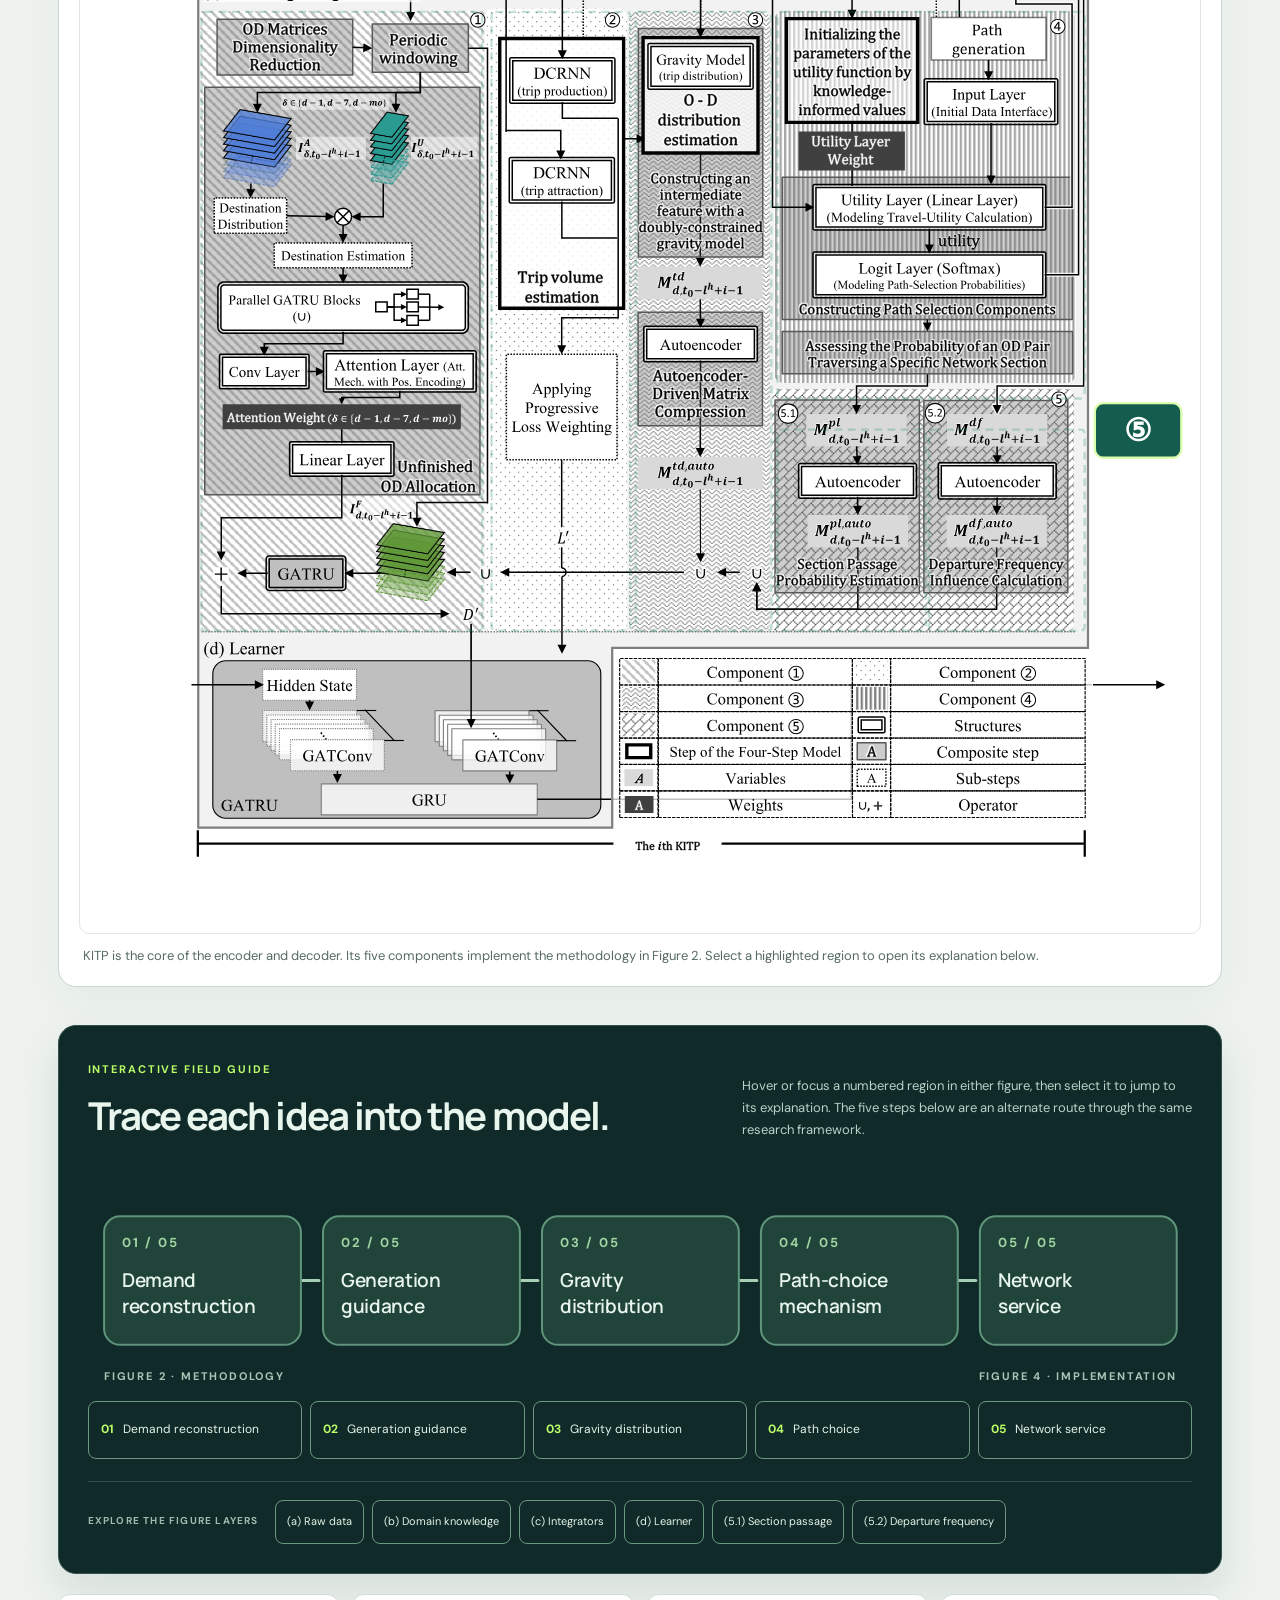
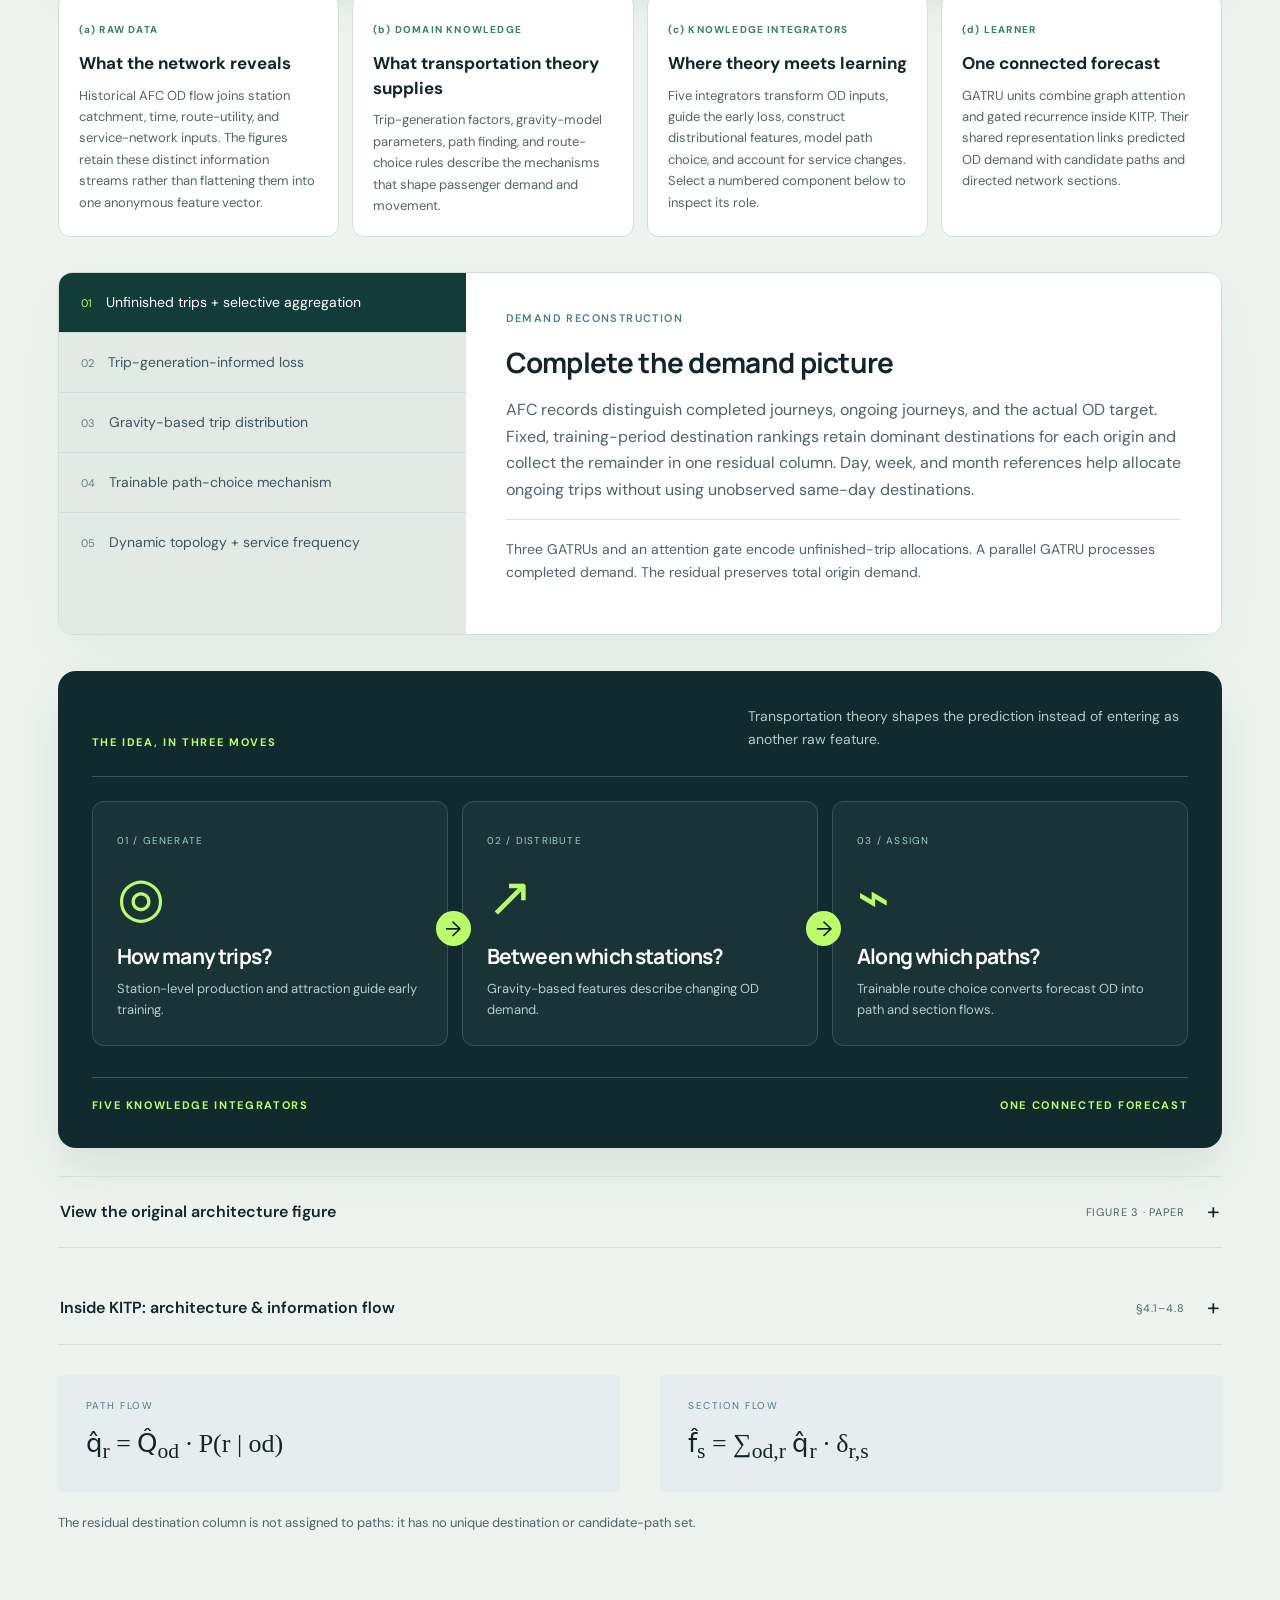
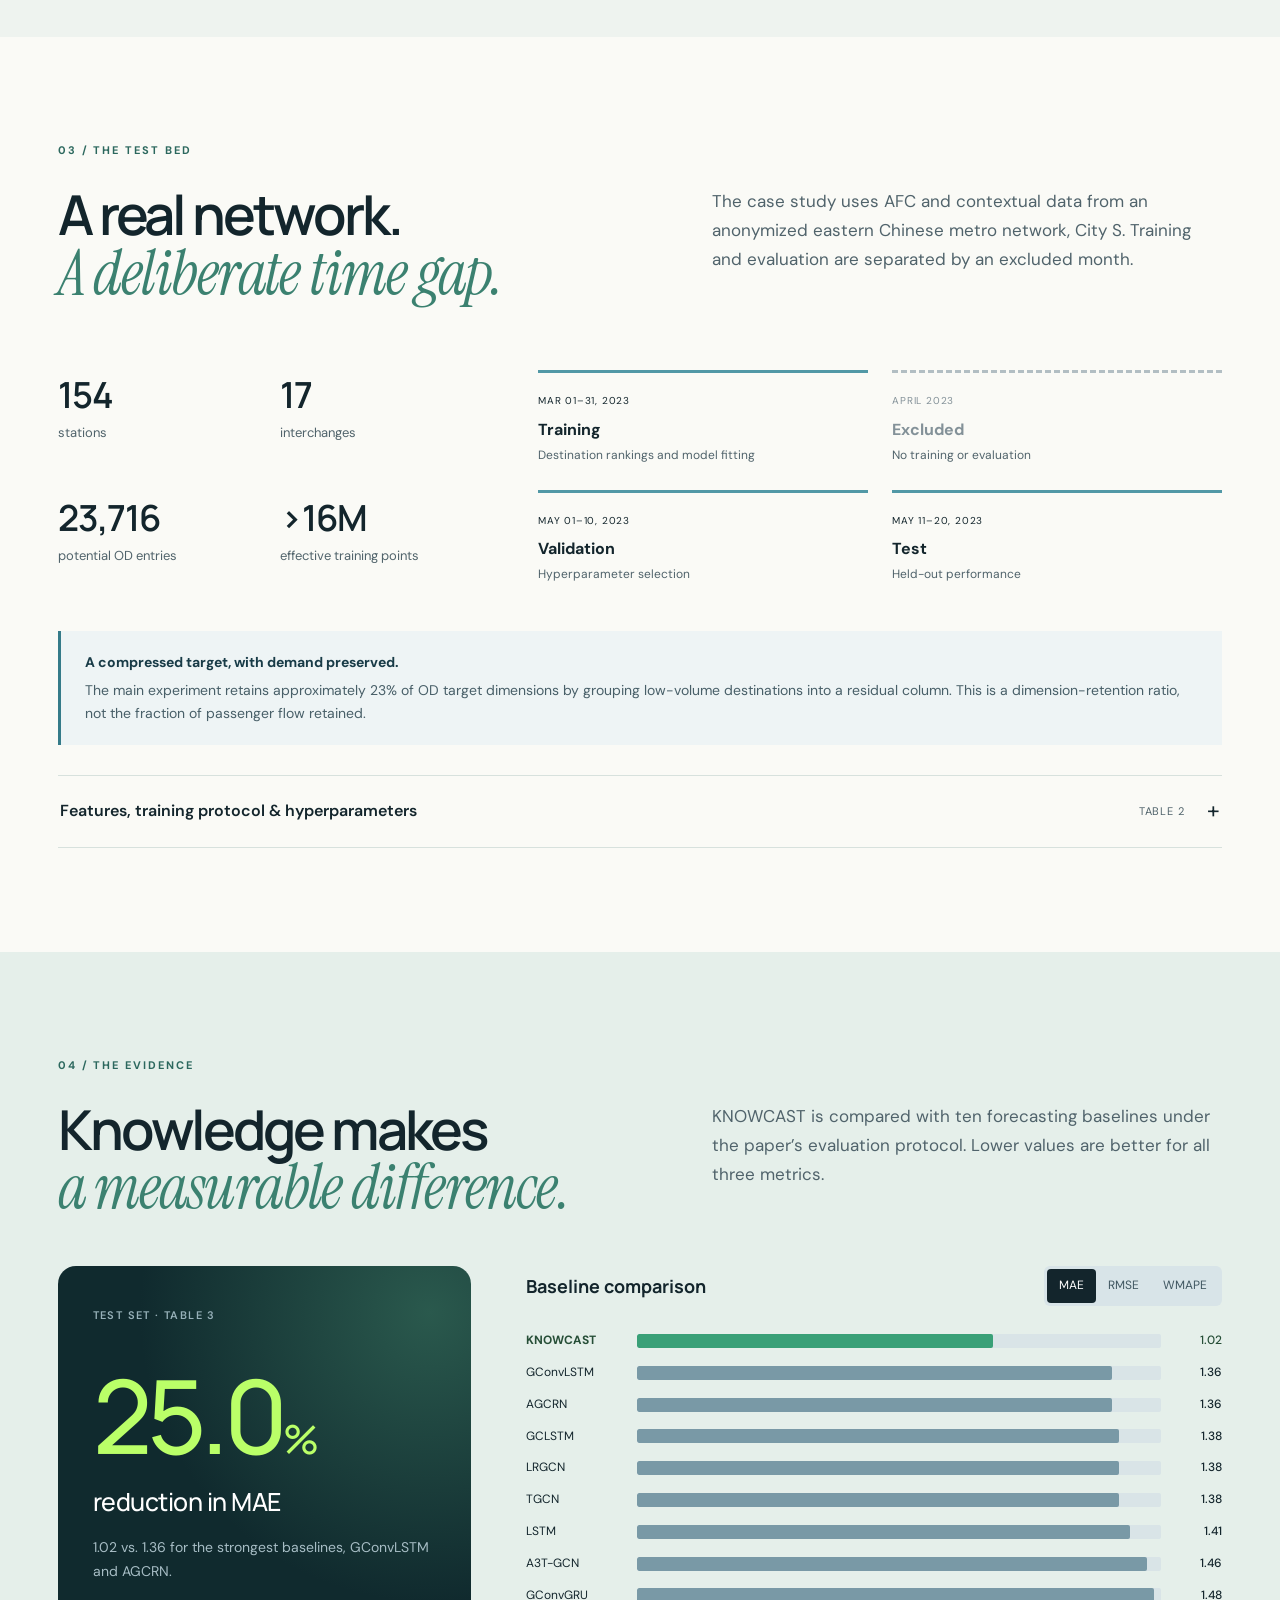
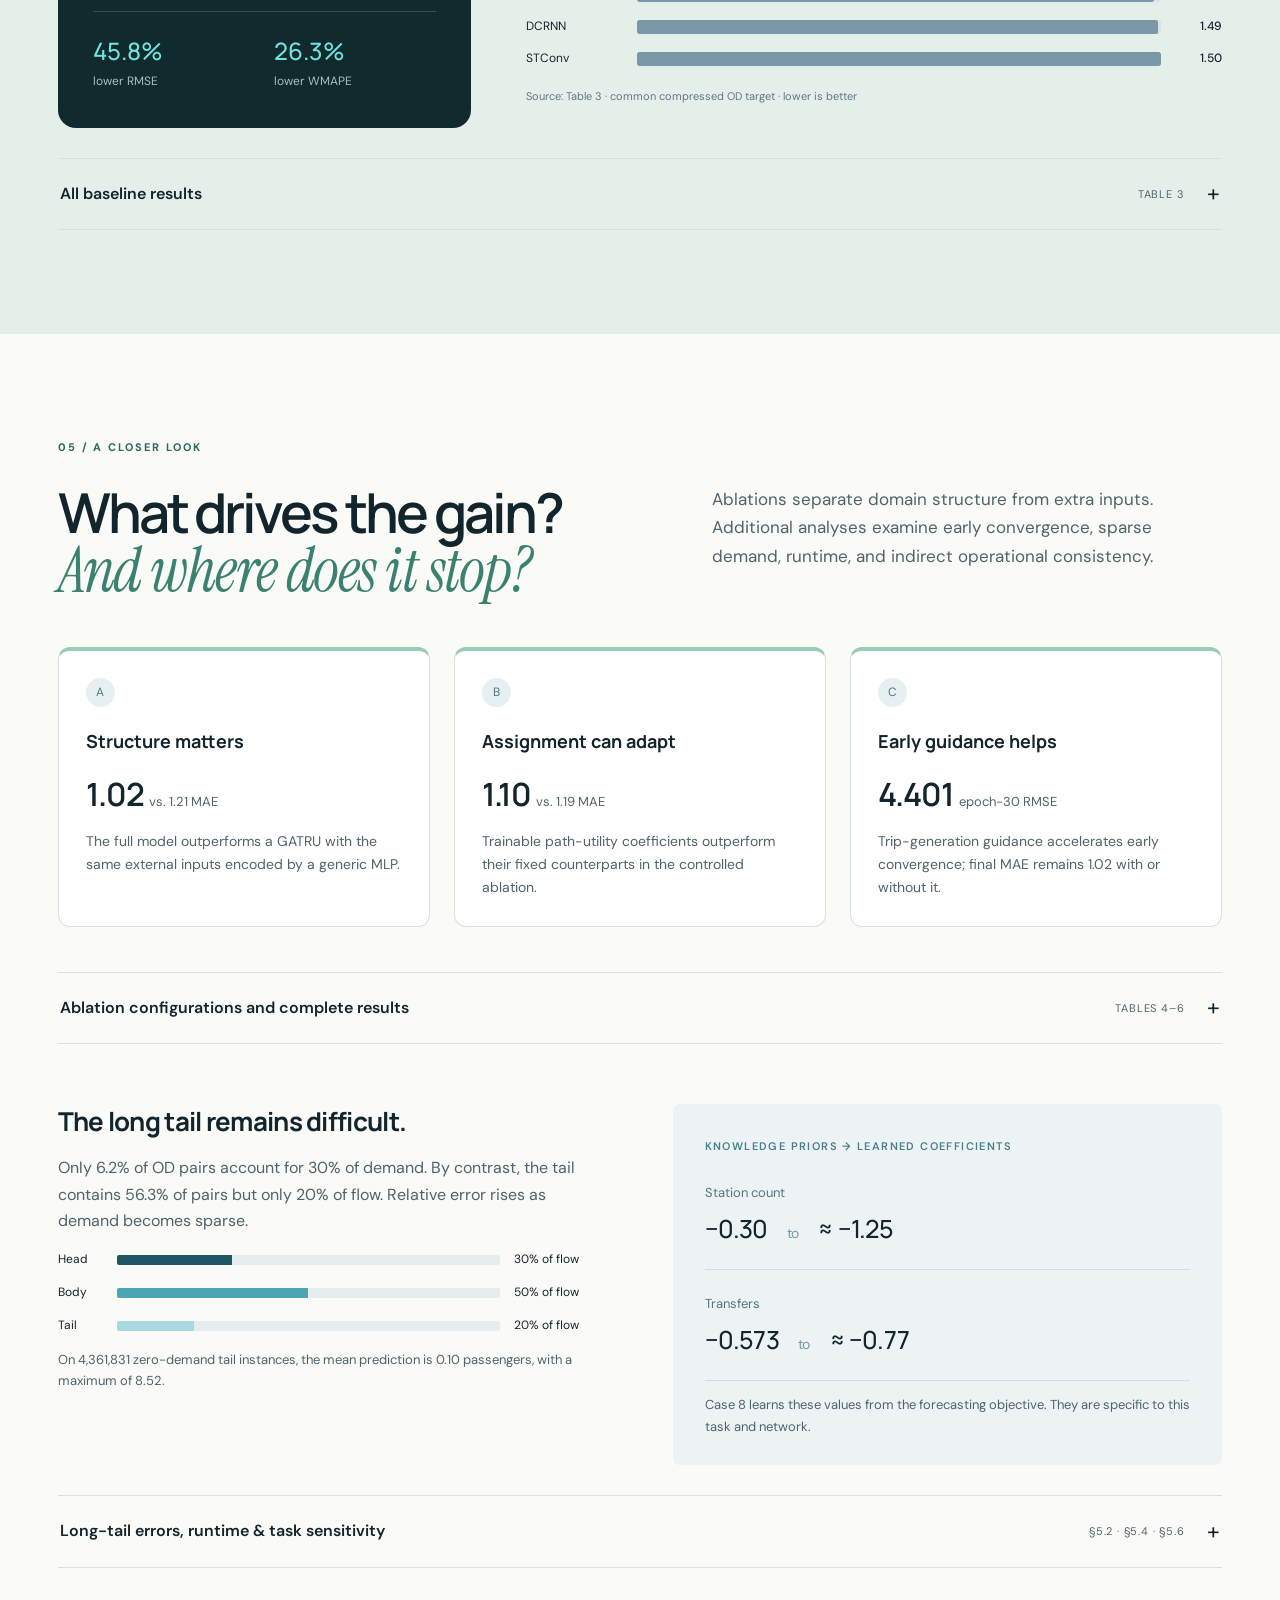
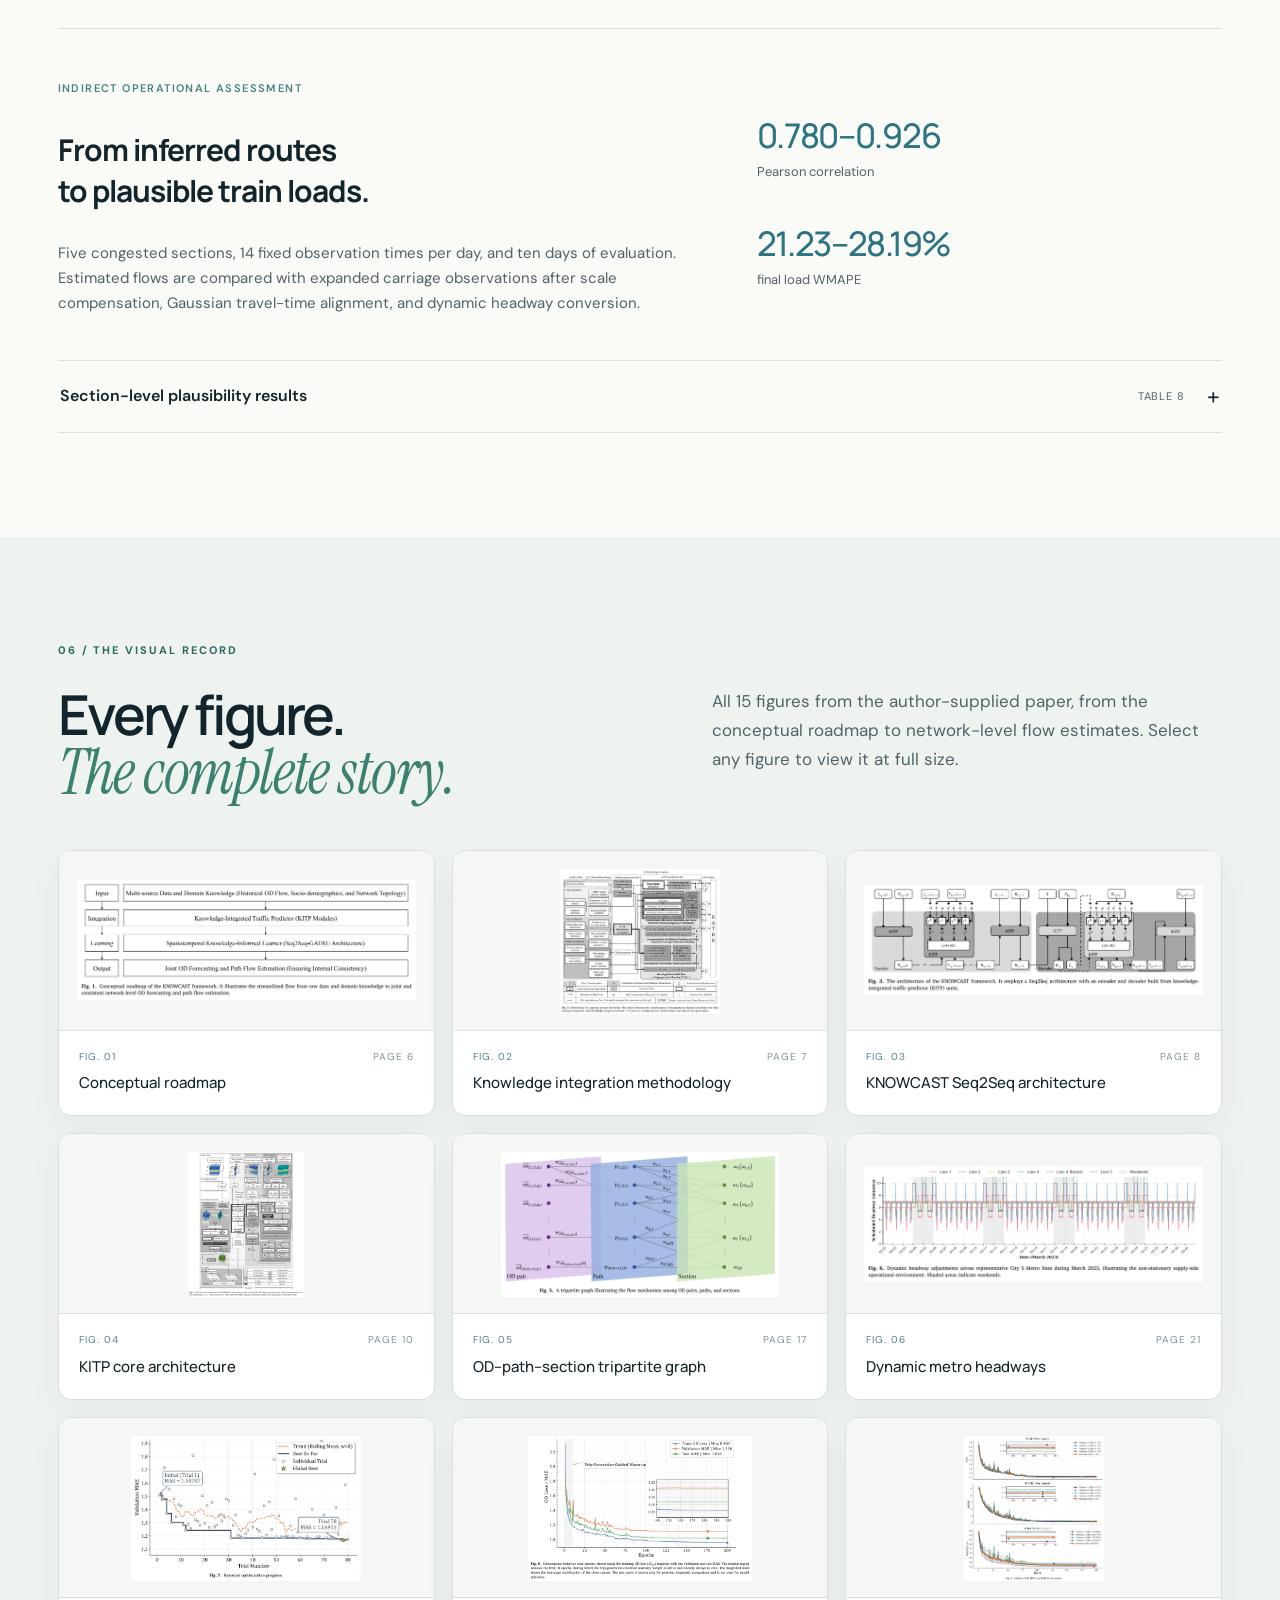
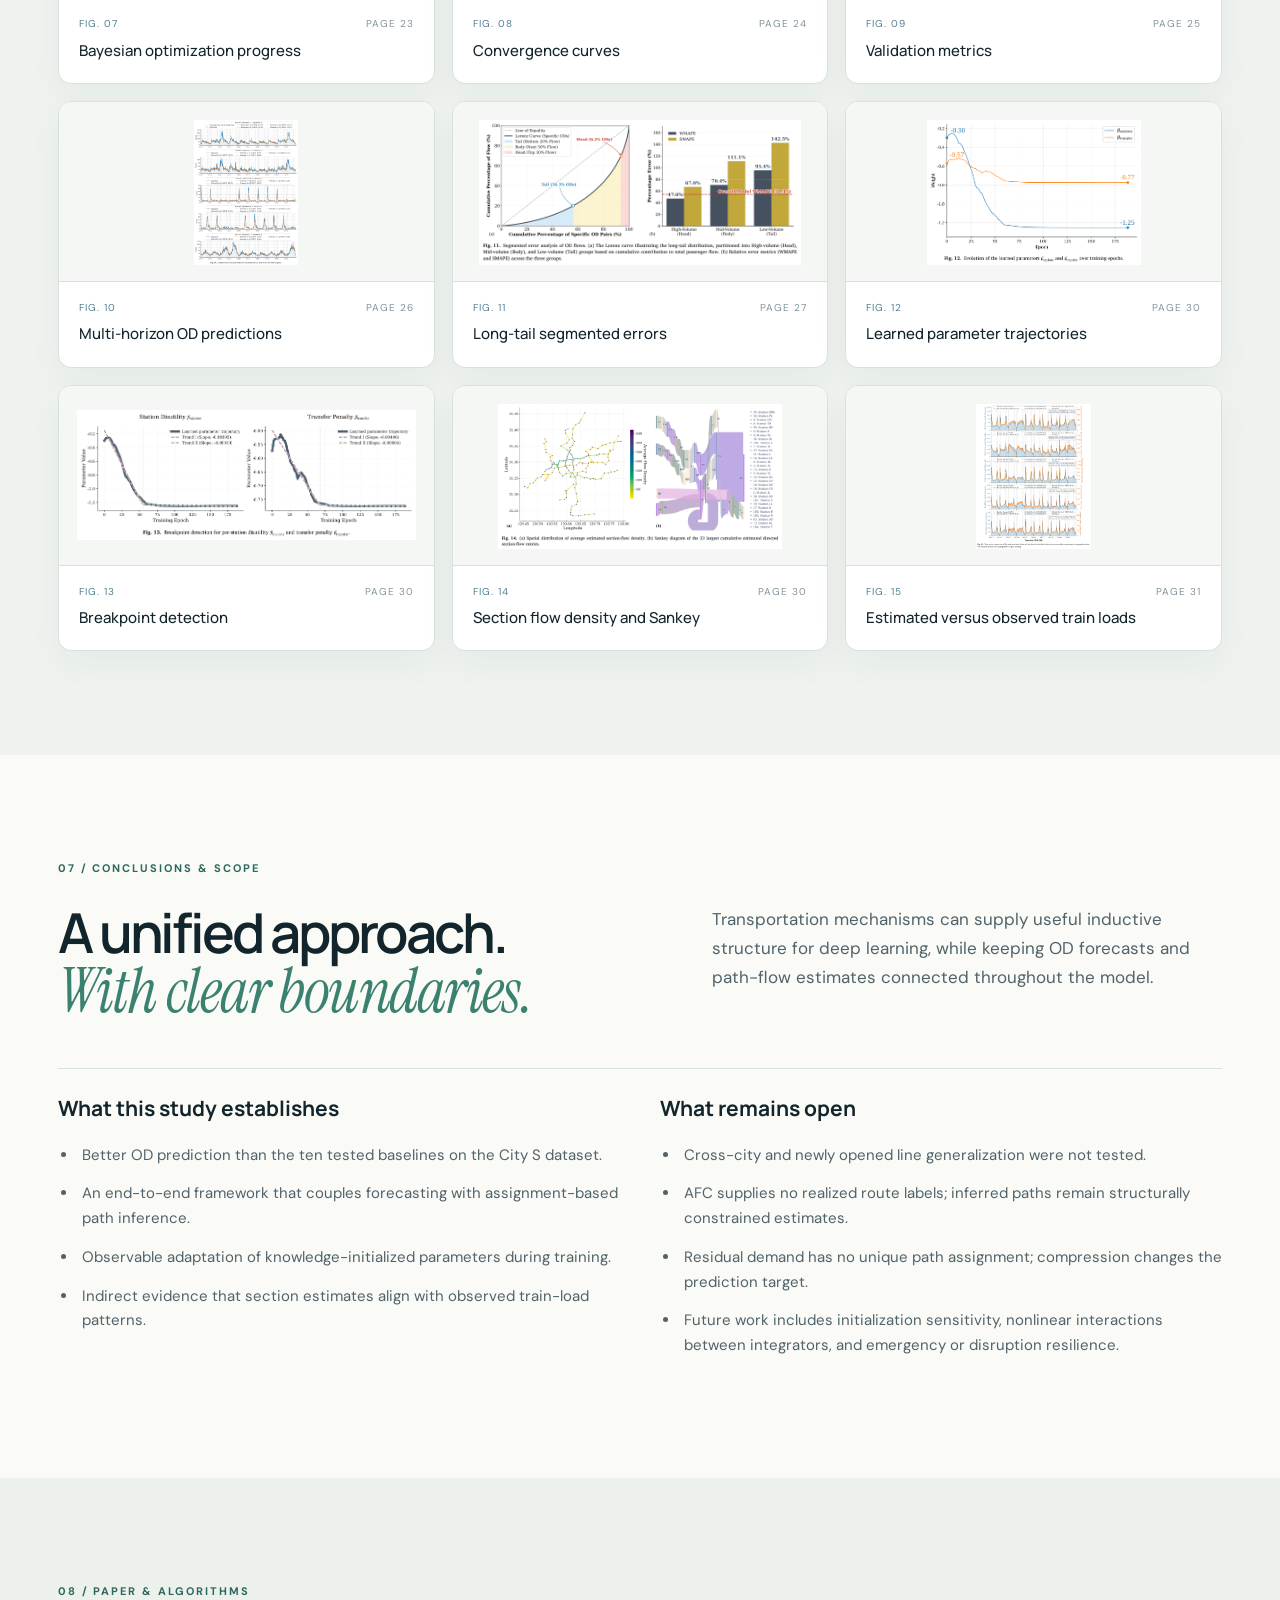
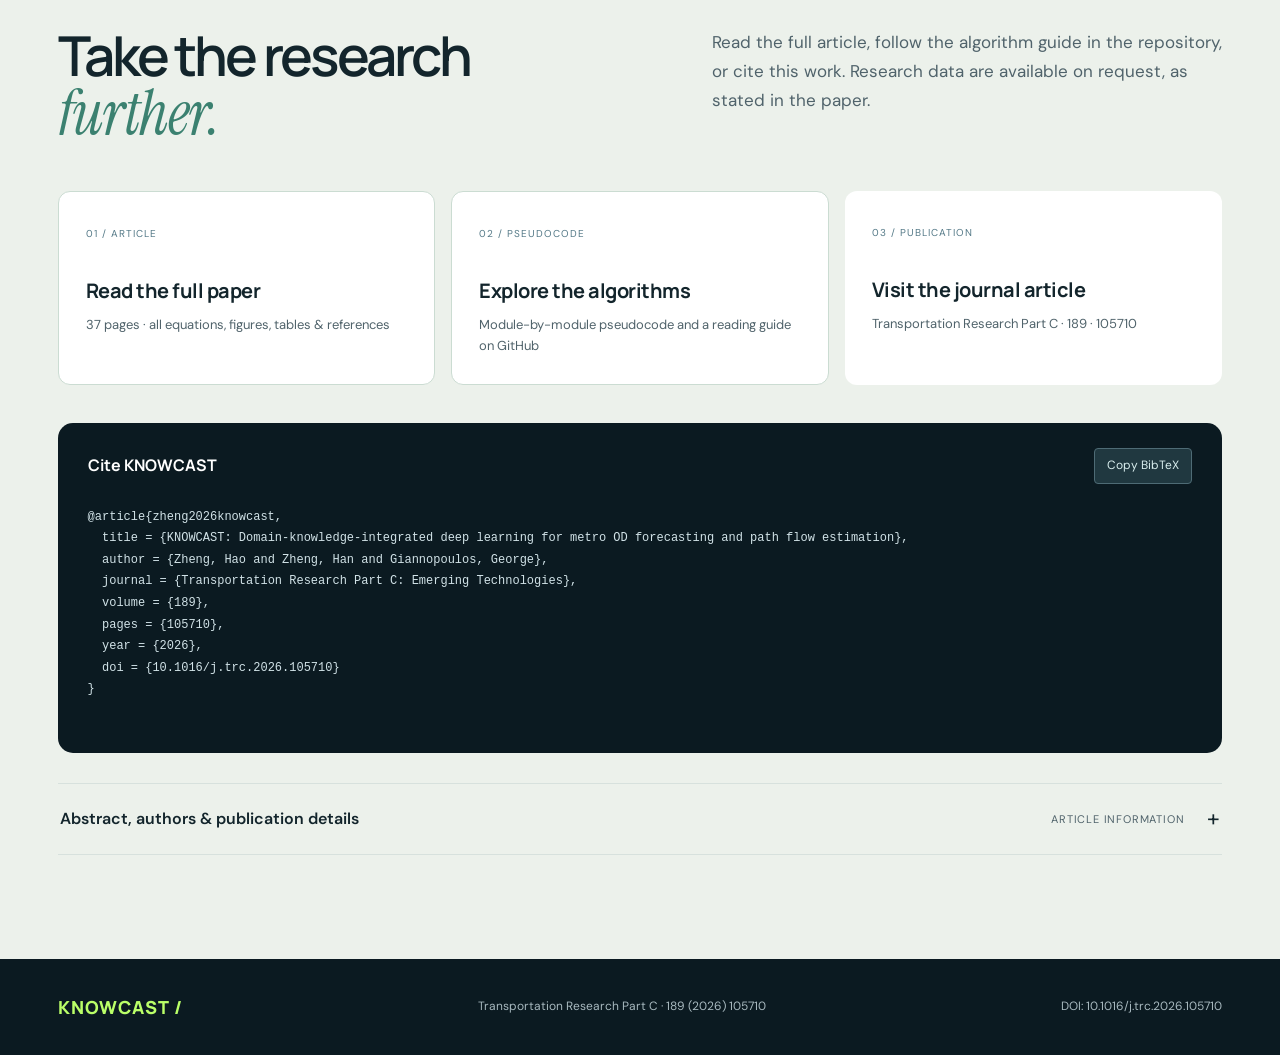
==== commit 5b05ef73: "Add KNOWCAST method companion" ====
--- a/docs/index.html
+++ b/docs/index.html
@@ -3,9 +3,9 @@
 <a class="skip" href="#overview">Skip to research</a><header class="site-header" id="site-header">
   <a class="brand" href="#top" aria-label="KNOWCAST home"><span class="brand-mark">K</span><span>KNOWCAST<span class="brand-dot">/</span></span></a>
   <nav id="site-nav" aria-label="Main navigation">
-    <a href="#overview">Overview</a><a href="#method">Method</a><a href="#data">Data</a><a href="#results">Results</a><a href="#figures">Figures</a><a href="#discussion">Scope</a><a class="nav-code" href="https://github.com/scholarhaozheng/KNOWCAST" target="_blank" rel="noreferrer">GitHub code ↗</a>
+    <a href="#overview">Overview</a><a href="#method">Method</a><a href="#data">Data</a><a href="#results">Results</a><a href="#figures">Figures</a><a href="#discussion">Scope</a><a class="nav-code" href="https://github.com/scholarhaozheng/KNOWCAST/blob/HEAD/PSEUDOCODE_GUIDE.md" target="_blank" rel="noreferrer">Pseudocode &#8599;</a>
   </nav>
-  <div class="header-actions"><a class="header-code" href="https://github.com/scholarhaozheng/KNOWCAST" target="_blank" rel="noreferrer">View code <span aria-hidden="true">↗</span></a><button class="menu-toggle" id="menu-toggle" type="button" aria-expanded="false" aria-controls="site-nav" aria-label="Open navigation"><span></span><span></span></button></div>
+  <div class="header-actions"><a class="header-code" href="https://github.com/scholarhaozheng/KNOWCAST/blob/HEAD/PSEUDOCODE_GUIDE.md" target="_blank" rel="noreferrer">Read pseudocode <span aria-hidden="true">&#8599;</span></a><button class="menu-toggle" id="menu-toggle" type="button" aria-expanded="false" aria-controls="site-nav" aria-label="Open navigation"><span></span><span></span></button></div>
   <div class="reading-progress" aria-hidden="true"><span></span></div>
 </header>
 <main><section class="hero" id="top">
@@ -140,7 +140,7 @@
 <section class="section" id="analysis"><div class="section-label">05 / A CLOSER LOOK</div><div class="section-heading"><h2>What drives the gain?<br><em>And where does it stop?</em></h2><p>Ablations separate domain structure from extra inputs. Additional analyses examine early convergence, sparse demand, runtime, and indirect operational consistency.</p></div><div class="finding-cards"><article><span class="finding-index">A</span><h3>Structure matters</h3><div class="finding-number">1.02 <small>vs. 1.21 MAE</small></div><p>The full model outperforms a GATRU with the same external inputs encoded by a generic MLP.</p></article><article><span class="finding-index">B</span><h3>Assignment can adapt</h3><div class="finding-number">1.10 <small>vs. 1.19 MAE</small></div><p>Trainable path-utility coefficients outperform their fixed counterparts in the controlled ablation.</p></article><article><span class="finding-index">C</span><h3>Early guidance helps</h3><div class="finding-number">4.401 <small>epoch-30 RMSE</small></div><p>Trip-generation guidance accelerates early convergence; final MAE remains 1.02 with or without it.</p></article></div><details class="research-detail"><summary>Ablation configurations and complete results <span>TABLES 4–6</span></summary><p>All listed cases retain Component 1. Full KNOWCAST uses all components with trainable path utilities.</p><div class="table-wrap" tabindex="0" role="region" aria-label="Table 4 · Ablation configuration"><table><caption>Table 4 · Ablation configuration</caption><thead><tr><th scope="col">Case</th><th scope="col">Learner</th><th scope="col">C1</th><th scope="col">Trip generation</th><th scope="col">Distribution</th><th scope="col">Path utility</th><th scope="col">Section probability</th><th scope="col">Frequency</th></tr></thead><tbody><tr class=""><th scope="row">2b</th><td>GATRU</td><td>Yes</td><td>No</td><td>Yes</td><td>Yes (trainable)</td><td>Yes</td><td>Yes</td></tr><tr class=""><th scope="row">2c</th><td>GATRU</td><td>Yes</td><td>Yes (Temporal Only)</td><td>Yes</td><td>Yes (trainable)</td><td>Yes</td><td>Yes</td></tr><tr class=""><th scope="row">3</th><td>GATRU</td><td>Yes</td><td>No</td><td>No</td><td>—</td><td>No</td><td>No</td></tr><tr class=""><th scope="row">3b</th><td>GATRU</td><td>Yes</td><td>Generic MLP</td><td>Generic MLP</td><td>Generic MLP</td><td>Generic MLP</td><td>Generic MLP</td></tr><tr class=""><th scope="row">4</th><td>GATRU</td><td>Yes</td><td>Yes</td><td>No</td><td>No</td><td>No</td><td>No</td></tr><tr class=""><th scope="row">5</th><td>GATRU</td><td>Yes</td><td>No</td><td>Yes</td><td>No</td><td>No</td><td>No</td></tr><tr class=""><th scope="row">6</th><td>GATRU</td><td>Yes</td><td>No</td><td>No</td><td>No</td><td>No</td><td>Yes</td></tr><tr class=""><th scope="row">7</th><td>GATRU</td><td>Yes</td><td>No</td><td>No</td><td>Yes (fixed)</td><td>Yes</td><td>No</td></tr><tr class=""><th scope="row">8</th><td>GATRU</td><td>Yes</td><td>No</td><td>No</td><td>Yes (trainable)</td><td>Yes</td><td>No</td></tr><tr class=""><th scope="row">9</th><td>GConvLSTM</td><td>Yes</td><td>No</td><td>No</td><td>—</td><td>No</td><td>No</td></tr><tr class=""><th scope="row">10</th><td>GConvLSTM</td><td>Yes</td><td>Yes</td><td>No</td><td>No</td><td>No</td><td>No</td></tr><tr class=""><th scope="row">11</th><td>GConvLSTM</td><td>Yes</td><td>No</td><td>Yes</td><td>No</td><td>No</td><td>No</td></tr><tr class=""><th scope="row">12</th><td>GConvLSTM</td><td>Yes</td><td>No</td><td>No</td><td>No</td><td>No</td><td>Yes</td></tr><tr class=""><th scope="row">13</th><td>GConvLSTM</td><td>Yes</td><td>No</td><td>No</td><td>Yes (fixed)</td><td>Yes</td><td>No</td></tr></tbody></table></div><div class="table-wrap" tabindex="0" role="region" aria-label="Table 5 · Final ablation performance"><table><caption>Table 5 · Final ablation performance</caption><thead><tr><th scope="col">Case</th><th scope="col">MAE</th><th scope="col">RMSE</th><th scope="col">WMAPE (%)</th></tr></thead><tbody><tr class=""><th scope="row">2b — without Trip Generation</th><td>1.02</td><td>3.06</td><td>54.27</td></tr><tr class=""><th scope="row">2c — Temporal Only</th><td>1.02</td><td>3.08</td><td>54.42</td></tr><tr class=""><th scope="row">3 — Base GATRU</th><td>1.24</td><td>5.19</td><td>67.15</td></tr><tr class=""><th scope="row">3b — GATRU + MLP</th><td>1.21</td><td>4.85</td><td>65.53</td></tr><tr class=""><th scope="row">4 — Trip generation</th><td>1.22</td><td>5.12</td><td>66.07</td></tr><tr class=""><th scope="row">5 — Trip distribution</th><td>1.14</td><td>3.64</td><td>61.74</td></tr><tr class=""><th scope="row">6 — Departure frequency</th><td>1.21</td><td>4.20</td><td>65.53</td></tr><tr class=""><th scope="row">7 — Fixed path utility</th><td>1.19</td><td>3.92</td><td>64.44</td></tr><tr class=""><th scope="row">8 — Trainable path utility</th><td>1.10</td><td>3.45</td><td>59.57</td></tr><tr class=""><th scope="row">9 — GConvLSTM baseline</th><td>1.35</td><td>5.58</td><td>73.10</td></tr><tr class=""><th scope="row">10 — GConvLSTM + trip generation</th><td>1.35</td><td>5.57</td><td>72.64</td></tr><tr class=""><th scope="row">11 — GConvLSTM + trip distribution</th><td>1.24</td><td>4.41</td><td>67.15</td></tr><tr class=""><th scope="row">12 — GConvLSTM + departure frequency</th><td>1.32</td><td>5.32</td><td>73.01</td></tr><tr class=""><th scope="row">13 — GConvLSTM + fixed path utility</th><td>1.31</td><td>4.66</td><td>70.94</td></tr></tbody></table></div><div class="table-wrap" tabindex="0" role="region" aria-label="Table 6 · Convergence at epoch 30"><table><caption>Table 6 · Convergence at epoch 30</caption><thead><tr><th scope="col">Case</th><th scope="col">MAE</th><th scope="col">RMSE</th><th scope="col">WMAPE (%)</th></tr></thead><tbody><tr class=""><th scope="row">2 — Full Features</th><td>1.138</td><td>4.401</td><td>58.11</td></tr><tr class=""><th scope="row">2b — without Trip Generation</th><td>1.277</td><td>5.729</td><td>65.20</td></tr><tr class=""><th scope="row">2c — Temporal Only</th><td>1.221</td><td>5.927</td><td>62.39</td></tr></tbody></table></div><p>Table 6 MAE and RMSE values are shown to three decimal places in the original: full 1.138 / 4.401; without trip generation 1.277 / 5.729; temporal only 1.221 / 5.927.</p></details><div class="analysis-split"><div><h3>The long tail remains difficult.</h3><p>Only 6.2% of OD pairs account for 30% of demand. By contrast, the tail contains 56.3% of pairs but only 20% of flow. Relative error rises as demand becomes sparse.</p><div class="tail-bars"><div><span>Head</span><i style="--w:30%;--c:#1e5663"></i><b>30% of flow</b></div><div><span>Body</span><i style="--w:50%;--c:#4ba5b3"></i><b>50% of flow</b></div><div><span>Tail</span><i style="--w:20%;--c:#a9d8df"></i><b>20% of flow</b></div></div><p class="small">On 4,361,831 zero-demand tail instances, the mean prediction is 0.10 passengers, with a maximum of 8.52.</p></div><div class="parameter-card"><span class="mini-label">KNOWLEDGE PRIORS → LEARNED COEFFICIENTS</span><div><span>Station count</span><strong>−0.30 <i>to</i> ≈ −1.25</strong></div><div><span>Transfers</span><strong>−0.573 <i>to</i> ≈ −0.77</strong></div><p>Case 8 learns these values from the forecasting objective. They are specific to this task and network.</p></div></div><details class="research-detail"><summary>Long-tail errors, runtime & task sensitivity <span>§5.2 · §5.4 · §5.6</span></summary><div class="table-wrap" tabindex="0" role="region" aria-label="Demand groups · Figure 11 and accompanying analysis"><table><caption>Demand groups · Figure 11 and accompanying analysis</caption><thead><tr><th scope="col">Group</th><th scope="col">OD pairs (%)</th><th scope="col">Flow (%)</th><th scope="col">WMAPE (%)</th><th scope="col">SMAPE (%)</th></tr></thead><tbody><tr class=""><th scope="row">Head</th><td>6.20</td><td>30.00</td><td>47.00</td><td>67.00</td></tr><tr class=""><th scope="row">Body</th><td>37.50</td><td>50.00</td><td>70.40</td><td>111.10</td></tr><tr class=""><th scope="row">Tail</th><td>56.30</td><td>20.00</td><td>95.40</td><td>142.50</td></tr></tbody></table></div><div class="table-wrap" tabindex="0" role="region" aria-label="Table 7 · CPU computational cost"><table><caption>Table 7 · CPU computational cost</caption><thead><tr><th scope="col">Case</th><th scope="col">Model</th><th scope="col">Training (s/epoch)</th><th scope="col">Inference (ms/batch)</th></tr></thead><tbody><tr class=""><th scope="row">9</th><td>GConvLSTM</td><td>22.50</td><td>1250.00</td></tr><tr class=""><th scope="row">3</th><td>Base GATRU</td><td>24.90</td><td>1351.00</td></tr><tr class=""><th scope="row">3b</th><td>GATRU + Generic MLP</td><td>28.70</td><td>1485.00</td></tr><tr class=""><th scope="row">2</th><td>KNOWCAST</td><td>43.80</td><td>2150.00</td></tr></tbody></table></div><p>Measured on dual Intel Xeon Gold 5318Y CPUs, 48 physical cores / 96 threads, and 503 GiB memory; averaged across five consecutive epochs. Latencies are per batch, not per OD pair.</p><div class="table-wrap" tabindex="0" role="region" aria-label="Task sensitivity · Section 5.6"><table><caption>Task sensitivity · Section 5.6</caption><thead><tr><th scope="col">Configuration</th><th scope="col">MAE</th><th scope="col">RMSE</th><th scope="col">WMAPE (%)</th></tr></thead><tbody><tr class=""><th scope="row">history 2 / forecast 4</th><td>1.30</td><td>4.70</td><td>61.89</td></tr><tr class=""><th scope="row">history 4 / forecast 12</th><td>1.60</td><td>8.00</td><td>74.55</td></tr><tr class=""><th scope="row">retain 15% dimension</th><td>0.86</td><td>2.65</td><td>43.67</td></tr><tr class=""><th scope="row">retain 80% dimension</th><td>1.72</td><td>9.41</td><td>77.94</td></tr></tbody></table></div><p>Changing compression changes the target dimension and its sparsity. These results are not an equal-target comparison. Longer horizons and shorter histories also make the forecasting problem harder.</p></details><div class="operational"><div><span class="mini-label">INDIRECT OPERATIONAL ASSESSMENT</span><h3>From inferred routes<br>to plausible train loads.</h3><p>Five congested sections, 14 fixed observation times per day, and ten days of evaluation. Estimated flows are compared with expanded carriage observations after scale compensation, Gaussian travel-time alignment, and dynamic headway conversion.</p></div><div class="operational-metrics"><div><strong>0.780–0.926</strong><span>Pearson correlation</span></div><div><strong>21.23–28.19%</strong><span>final load WMAPE</span></div></div></div><details class="research-detail"><summary>Section-level plausibility results <span>TABLE 8</span></summary><div class="table-wrap" tabindex="0" role="region" aria-label="Table 8 · Indirect train-load comparison"><table><caption>Table 8 · Indirect train-load comparison</caption><thead><tr><th scope="col">Section</th><th scope="col">Line</th><th scope="col">Level 1 · Micro OD WMAPE (%)</th><th scope="col">Level 2 · Spatial aggregation WMAPE (%)</th><th scope="col">Final load WMAPE (%)</th><th scope="col">Pearson r</th></tr></thead><tbody><tr class=""><th scope="row">JL → M</th><td>1</td><td>46.87</td><td>11.80</td><td>22.76</td><td>0.863</td></tr><tr class=""><th scope="row">SRS → SJ</th><td>2</td><td>57.57</td><td>19.13</td><td>23.27</td><td>0.780</td></tr><tr class=""><th scope="row">SW → S</th><td>3</td><td>57.49</td><td>19.33</td><td>21.23</td><td>0.926</td></tr><tr class=""><th scope="row">H → Q</th><td>4</td><td>73.13</td><td>37.68</td><td>25.75</td><td>0.916</td></tr><tr class=""><th scope="row">N → X</th><td>5</td><td>73.15</td><td>34.40</td><td>28.19</td><td>0.865</td></tr></tbody></table></div><p class="note">This is an indirect assessment, not direct validation of path flows or against continuous section-flow ground truth. Carriage annotation, train expansion, scaling, and temporal alignment each introduce uncertainty.</p></details></section>
 <div class="soft-wrap"><section class="section" id="figures"><div class="section-label">06 / THE VISUAL RECORD</div><div class="section-heading"><h2>Every figure.<br><em>The complete story.</em></h2><p>All 15 figures from the author-supplied paper, from the conceptual roadmap to network-level flow estimates. Select any figure to view it at full size.</p></div><div class="figure-gallery"><button class="gallery-card" data-figure="1" aria-label="Open Figure 1: Conceptual roadmap"><div class="gallery-image"><img src="assets/figure-01.png" alt="" loading="lazy"></div><span class="gallery-meta">FIG. 01 <span>PAGE 6</span></span><h3>Conceptual roadmap</h3></button><button class="gallery-card" data-figure="2" aria-label="Open Figure 2: Knowledge integration methodology"><div class="gallery-image"><img src="assets/figure-02.png" alt="" loading="lazy"></div><span class="gallery-meta">FIG. 02 <span>PAGE 7</span></span><h3>Knowledge integration methodology</h3></button><button class="gallery-card" data-figure="3" aria-label="Open Figure 3: KNOWCAST Seq2Seq architecture"><div class="gallery-image"><img src="assets/figure-03.png" alt="" loading="lazy"></div><span class="gallery-meta">FIG. 03 <span>PAGE 8</span></span><h3>KNOWCAST Seq2Seq architecture</h3></button><button class="gallery-card" data-figure="4" aria-label="Open Figure 4: KITP core architecture"><div class="gallery-image"><img src="assets/figure-04.png" alt="" loading="lazy"></div><span class="gallery-meta">FIG. 04 <span>PAGE 10</span></span><h3>KITP core architecture</h3></button><button class="gallery-card" data-figure="5" aria-label="Open Figure 5: OD–path–section tripartite graph"><div class="gallery-image"><img src="assets/figure-05.png" alt="" loading="lazy"></div><span class="gallery-meta">FIG. 05 <span>PAGE 17</span></span><h3>OD–path–section tripartite graph</h3></button><button class="gallery-card" data-figure="6" aria-label="Open Figure 6: Dynamic metro headways"><div class="gallery-image"><img src="assets/figure-06.png" alt="" loading="lazy"></div><span class="gallery-meta">FIG. 06 <span>PAGE 21</span></span><h3>Dynamic metro headways</h3></button><button class="gallery-card" data-figure="7" aria-label="Open Figure 7: Bayesian optimization progress"><div class="gallery-image"><img src="assets/figure-07.png" alt="" loading="lazy"></div><span class="gallery-meta">FIG. 07 <span>PAGE 23</span></span><h3>Bayesian optimization progress</h3></button><button class="gallery-card" data-figure="8" aria-label="Open Figure 8: Convergence curves"><div class="gallery-image"><img src="assets/figure-08.png" alt="" loading="lazy"></div><span class="gallery-meta">FIG. 08 <span>PAGE 24</span></span><h3>Convergence curves</h3></button><button class="gallery-card" data-figure="9" aria-label="Open Figure 9: Validation metrics"><div class="gallery-image"><img src="assets/figure-09.png" alt="" loading="lazy"></div><span class="gallery-meta">FIG. 09 <span>PAGE 25</span></span><h3>Validation metrics</h3></button><button class="gallery-card" data-figure="10" aria-label="Open Figure 10: Multi-horizon OD predictions"><div class="gallery-image"><img src="assets/figure-10.png" alt="" loading="lazy"></div><span class="gallery-meta">FIG. 10 <span>PAGE 26</span></span><h3>Multi-horizon OD predictions</h3></button><button class="gallery-card" data-figure="11" aria-label="Open Figure 11: Long-tail segmented errors"><div class="gallery-image"><img src="assets/figure-11.png" alt="" loading="lazy"></div><span class="gallery-meta">FIG. 11 <span>PAGE 27</span></span><h3>Long-tail segmented errors</h3></button><button class="gallery-card" data-figure="12" aria-label="Open Figure 12: Learned parameter trajectories"><div class="gallery-image"><img src="assets/figure-12.png" alt="" loading="lazy"></div><span class="gallery-meta">FIG. 12 <span>PAGE 30</span></span><h3>Learned parameter trajectories</h3></button><button class="gallery-card" data-figure="13" aria-label="Open Figure 13: Breakpoint detection"><div class="gallery-image"><img src="assets/figure-13.png" alt="" loading="lazy"></div><span class="gallery-meta">FIG. 13 <span>PAGE 30</span></span><h3>Breakpoint detection</h3></button><button class="gallery-card" data-figure="14" aria-label="Open Figure 14: Section flow density and Sankey"><div class="gallery-image"><img src="assets/figure-14.png" alt="" loading="lazy"></div><span class="gallery-meta">FIG. 14 <span>PAGE 30</span></span><h3>Section flow density and Sankey</h3></button><button class="gallery-card" data-figure="15" aria-label="Open Figure 15: Estimated versus observed train loads"><div class="gallery-image"><img src="assets/figure-15.png" alt="" loading="lazy"></div><span class="gallery-meta">FIG. 15 <span>PAGE 31</span></span><h3>Estimated versus observed train loads</h3></button></div></section></div>
 <section class="section" id="discussion"><div class="section-label">07 / CONCLUSIONS & SCOPE</div><div class="section-heading"><h2>A unified approach.<br><em>With clear boundaries.</em></h2><p>Transportation mechanisms can supply useful inductive structure for deep learning, while keeping OD forecasts and path-flow estimates connected throughout the model.</p></div><div class="two-columns scope"><div><h3>What this study establishes</h3><ul><li>Better OD prediction than the ten tested baselines on the City S dataset.</li><li>An end-to-end framework that couples forecasting with assignment-based path inference.</li><li>Observable adaptation of knowledge-initialized parameters during training.</li><li>Indirect evidence that section estimates align with observed train-load patterns.</li></ul></div><div><h3>What remains open</h3><ul><li>Cross-city and newly opened line generalization were not tested.</li><li>AFC supplies no realized route labels; inferred paths remain structurally constrained estimates.</li><li>Residual demand has no unique path assignment; compression changes the prediction target.</li><li>Future work includes initialization sensitivity, nonlinear interactions between integrators, and emergency or disruption resilience.</li></ul></div></div></section>
-<section class="paper-wrap" id="paper"><div class="section"><div class="section-label">08 / READ & REPRODUCE</div><div class="section-heading"><h2>Take the research<br><em>further.</em></h2><p>Read the full article, explore the authors’ implementation, or cite this work. Research data are available on request, as stated in the paper.</p></div><div class="resource-links"><a href="paper.html"><span>01 / ARTICLE</span><h3>Read the full paper</h3><p>37 pages · all equations, figures, tables & references</p></a><a href="https://github.com/scholarhaozheng/KNOWCAST" target="_blank" rel="noreferrer"><span>02 / IMPLEMENTATION</span><h3>Explore on GitHub</h3><p>The source code repository linked in the paper</p></a><a href="https://doi.org/10.1016/j.trc.2026.105710" target="_blank" rel="noreferrer"><span>03 / PUBLICATION</span><h3>Visit the journal article</h3><p>Transportation Research Part C · 189 · 105710</p></a></div><div class="citation"><div class="citation-head"><h3>Cite KNOWCAST</h3><button id="copy-citation" class="copy-button">Copy BibTeX</button></div><pre id="bibtex">@article{zheng2026knowcast,
+<section class="paper-wrap" id="paper"><div class="section"><div class="section-label">08 / PAPER & ALGORITHMS</div><div class="section-heading"><h2>Take the research<br><em>further.</em></h2><p>Read the full article, follow the algorithm guide in the repository, or cite this work. Research data are available on request, as stated in the paper.</p></div><div class="resource-links"><a href="paper.html"><span>01 / ARTICLE</span><h3>Read the full paper</h3><p>37 pages · all equations, figures, tables & references</p></a><a href="https://github.com/scholarhaozheng/KNOWCAST/blob/HEAD/PSEUDOCODE_GUIDE.md" target="_blank" rel="noreferrer"><span>02 / PSEUDOCODE</span><h3>Explore the algorithms</h3><p>Module-by-module pseudocode and a reading guide on GitHub</p></a><a href="https://doi.org/10.1016/j.trc.2026.105710" target="_blank" rel="noreferrer"><span>03 / PUBLICATION</span><h3>Visit the journal article</h3><p>Transportation Research Part C · 189 · 105710</p></a></div><div class="citation"><div class="citation-head"><h3>Cite KNOWCAST</h3><button id="copy-citation" class="copy-button">Copy BibTeX</button></div><pre id="bibtex">@article{zheng2026knowcast,
   title = {KNOWCAST: Domain-knowledge-integrated deep learning for metro OD forecasting and path flow estimation},
   author = {Zheng, Hao and Zheng, Han and Giannopoulos, George},
   journal = {Transportation Research Part C: Emerging Technologies},
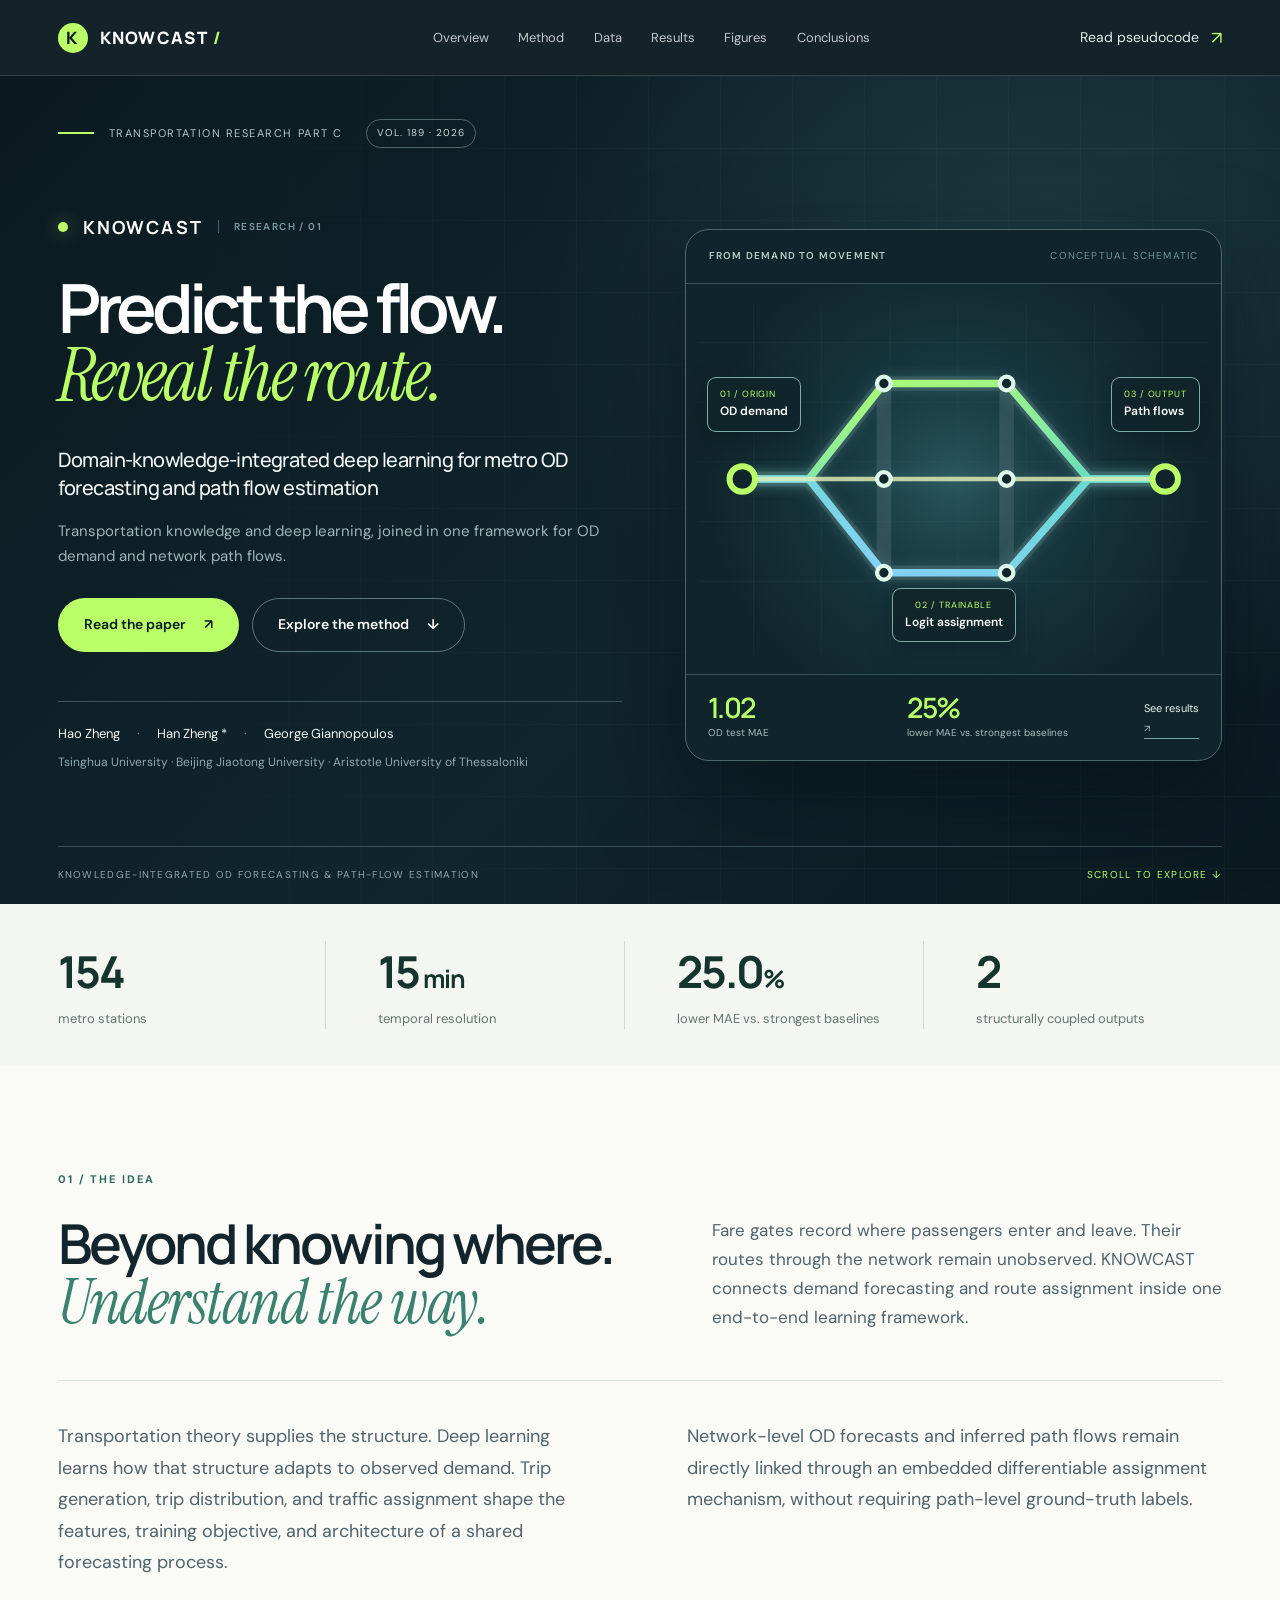
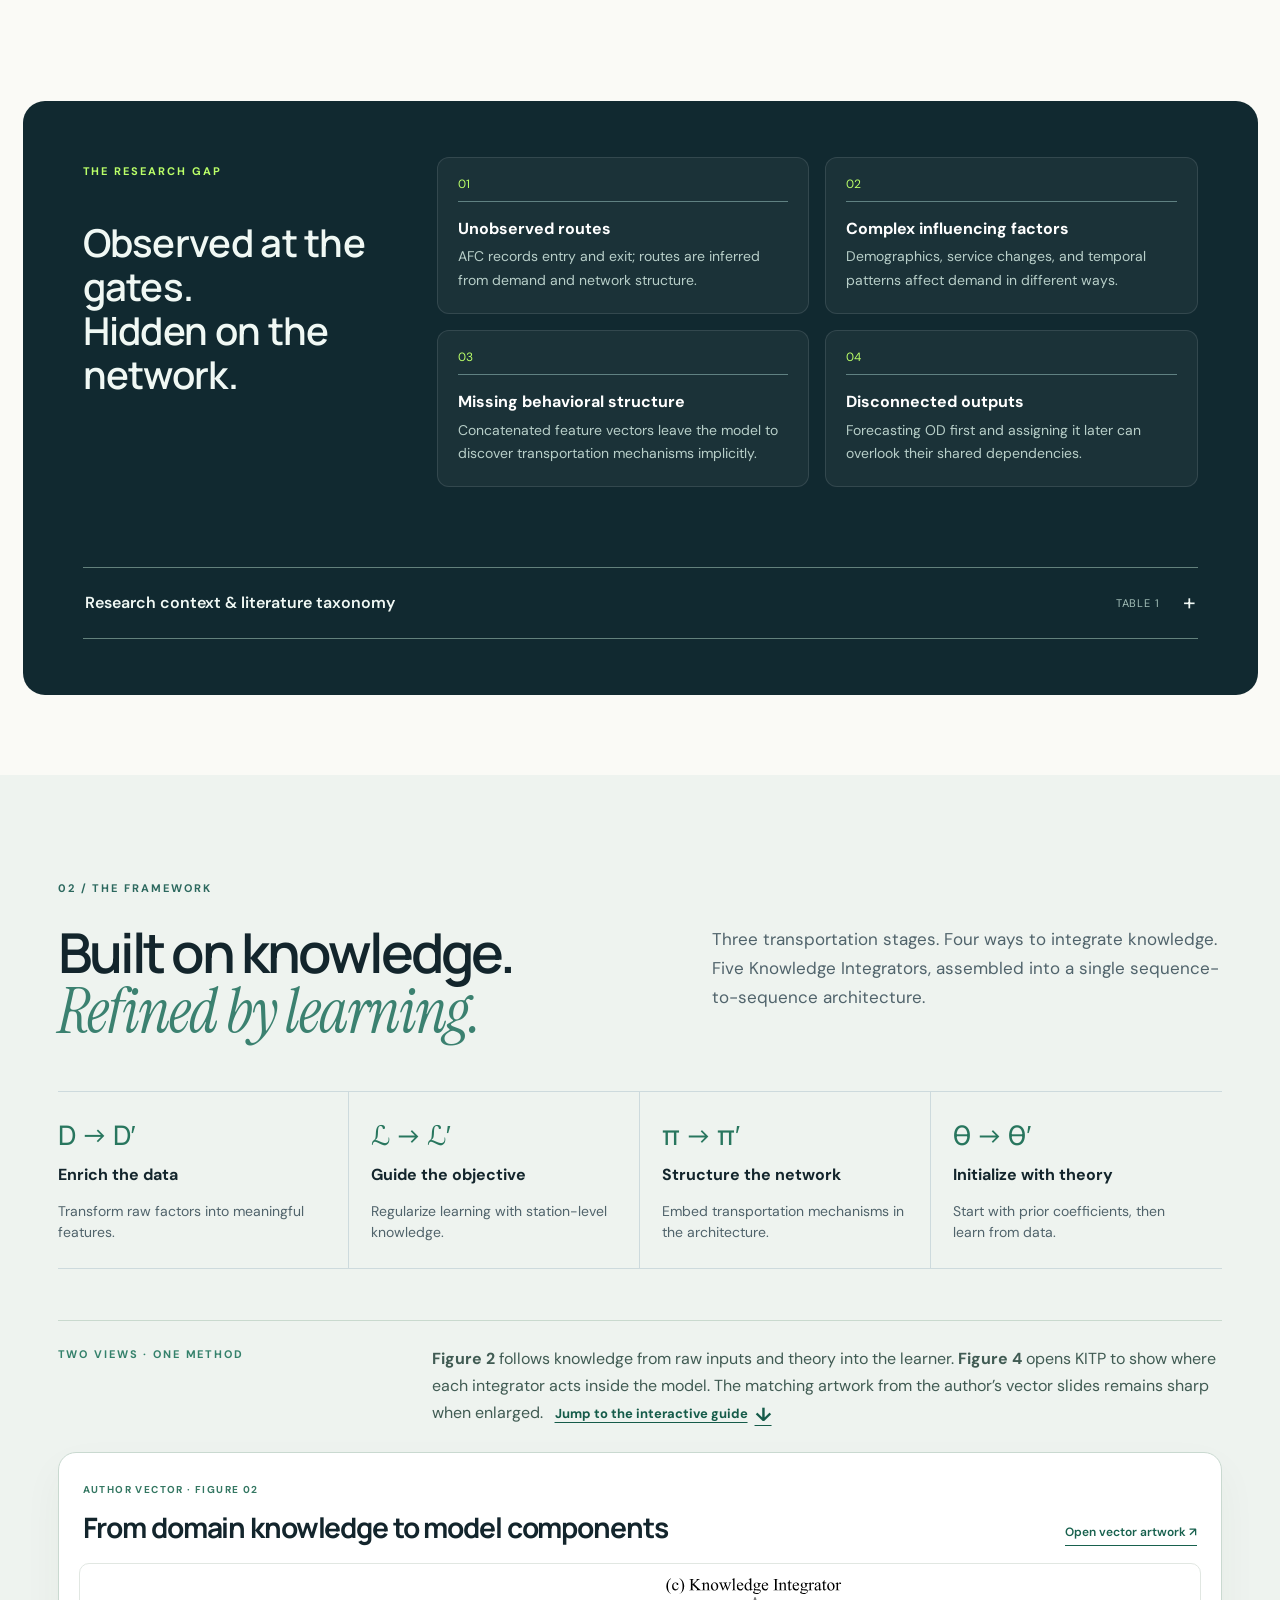
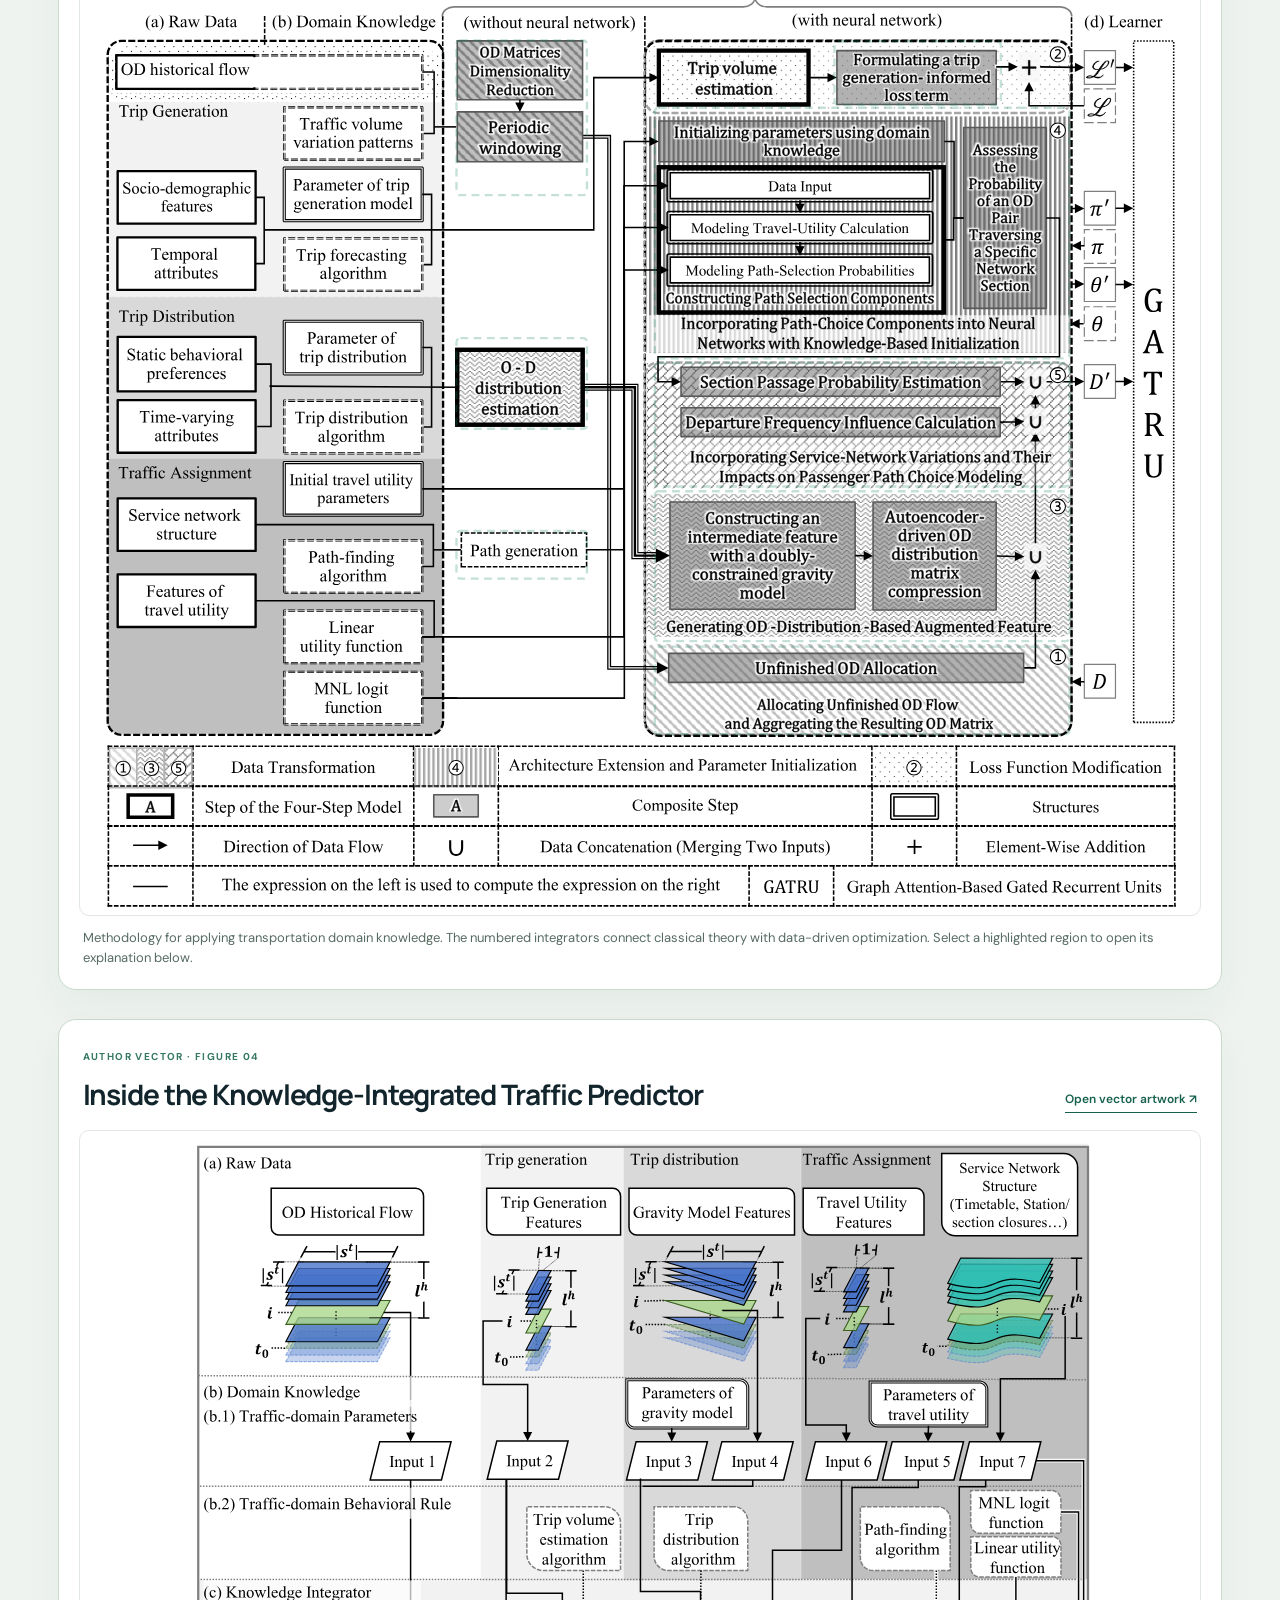
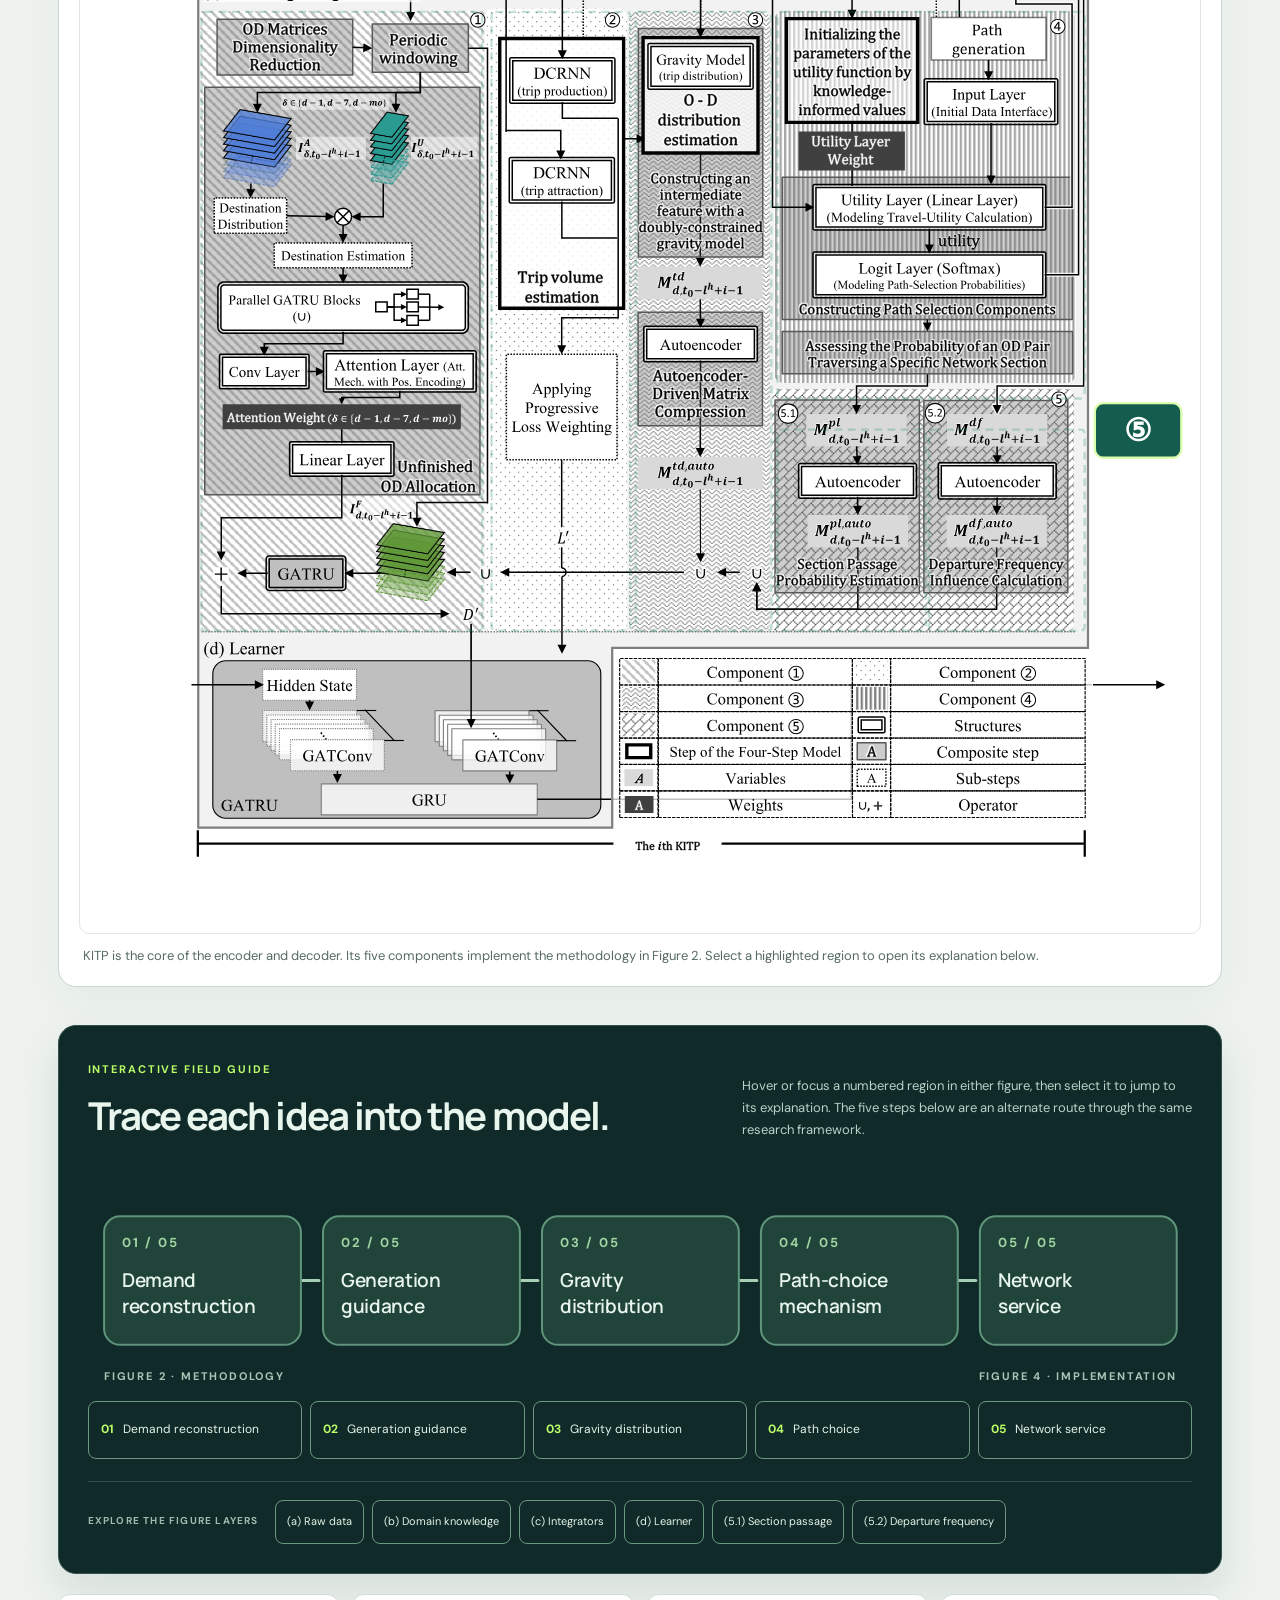
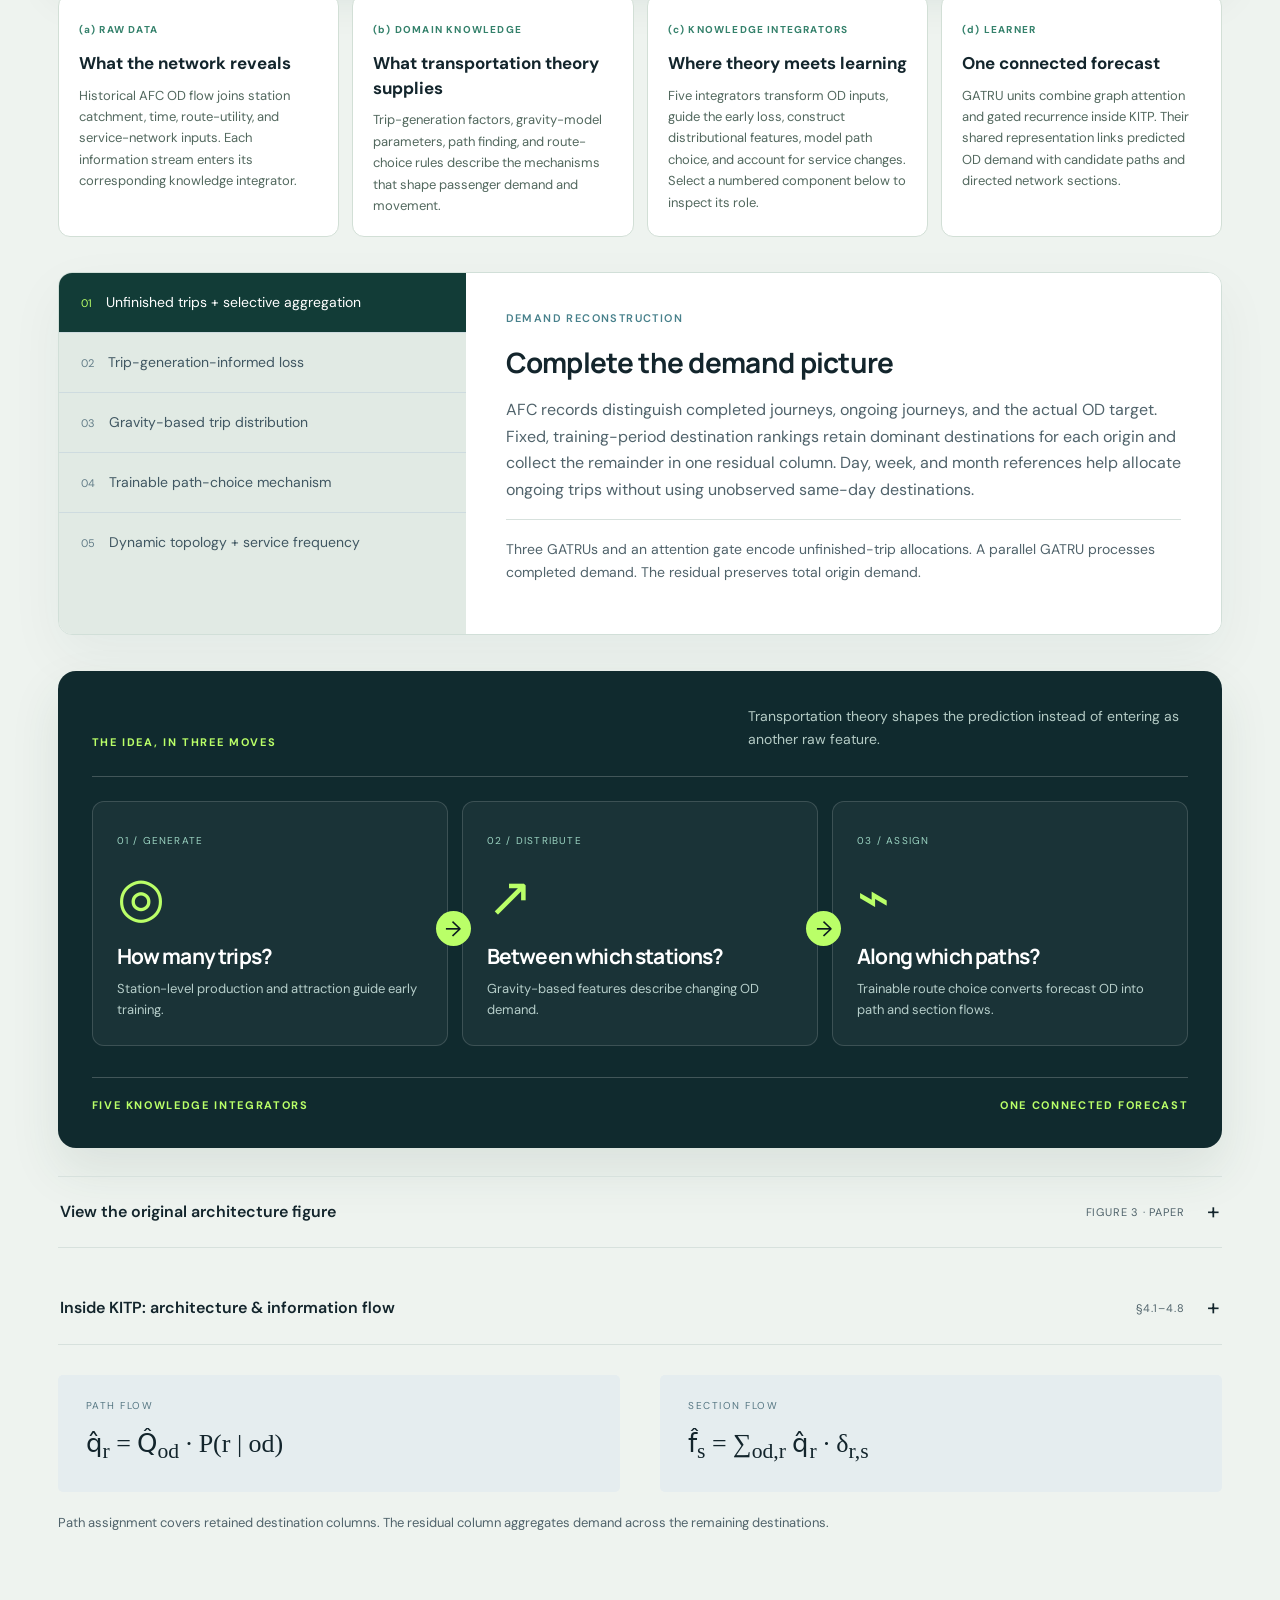
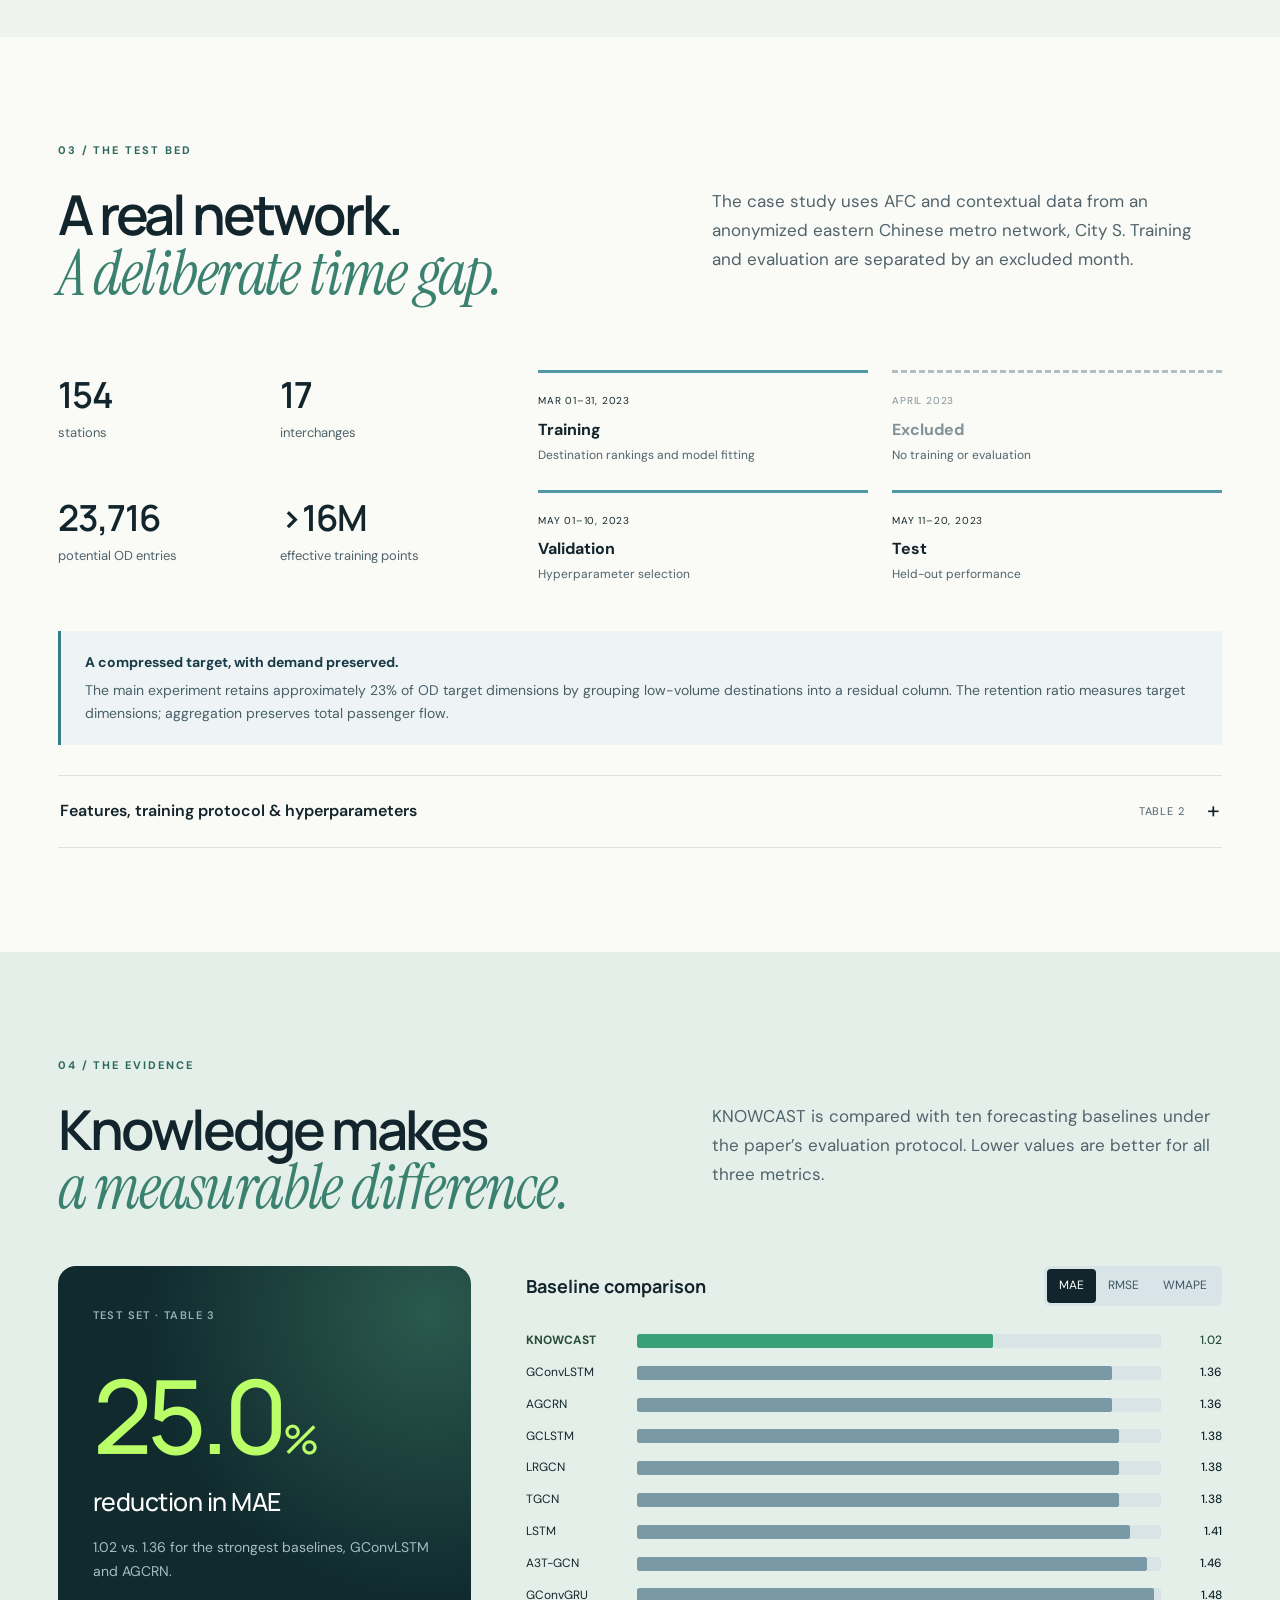
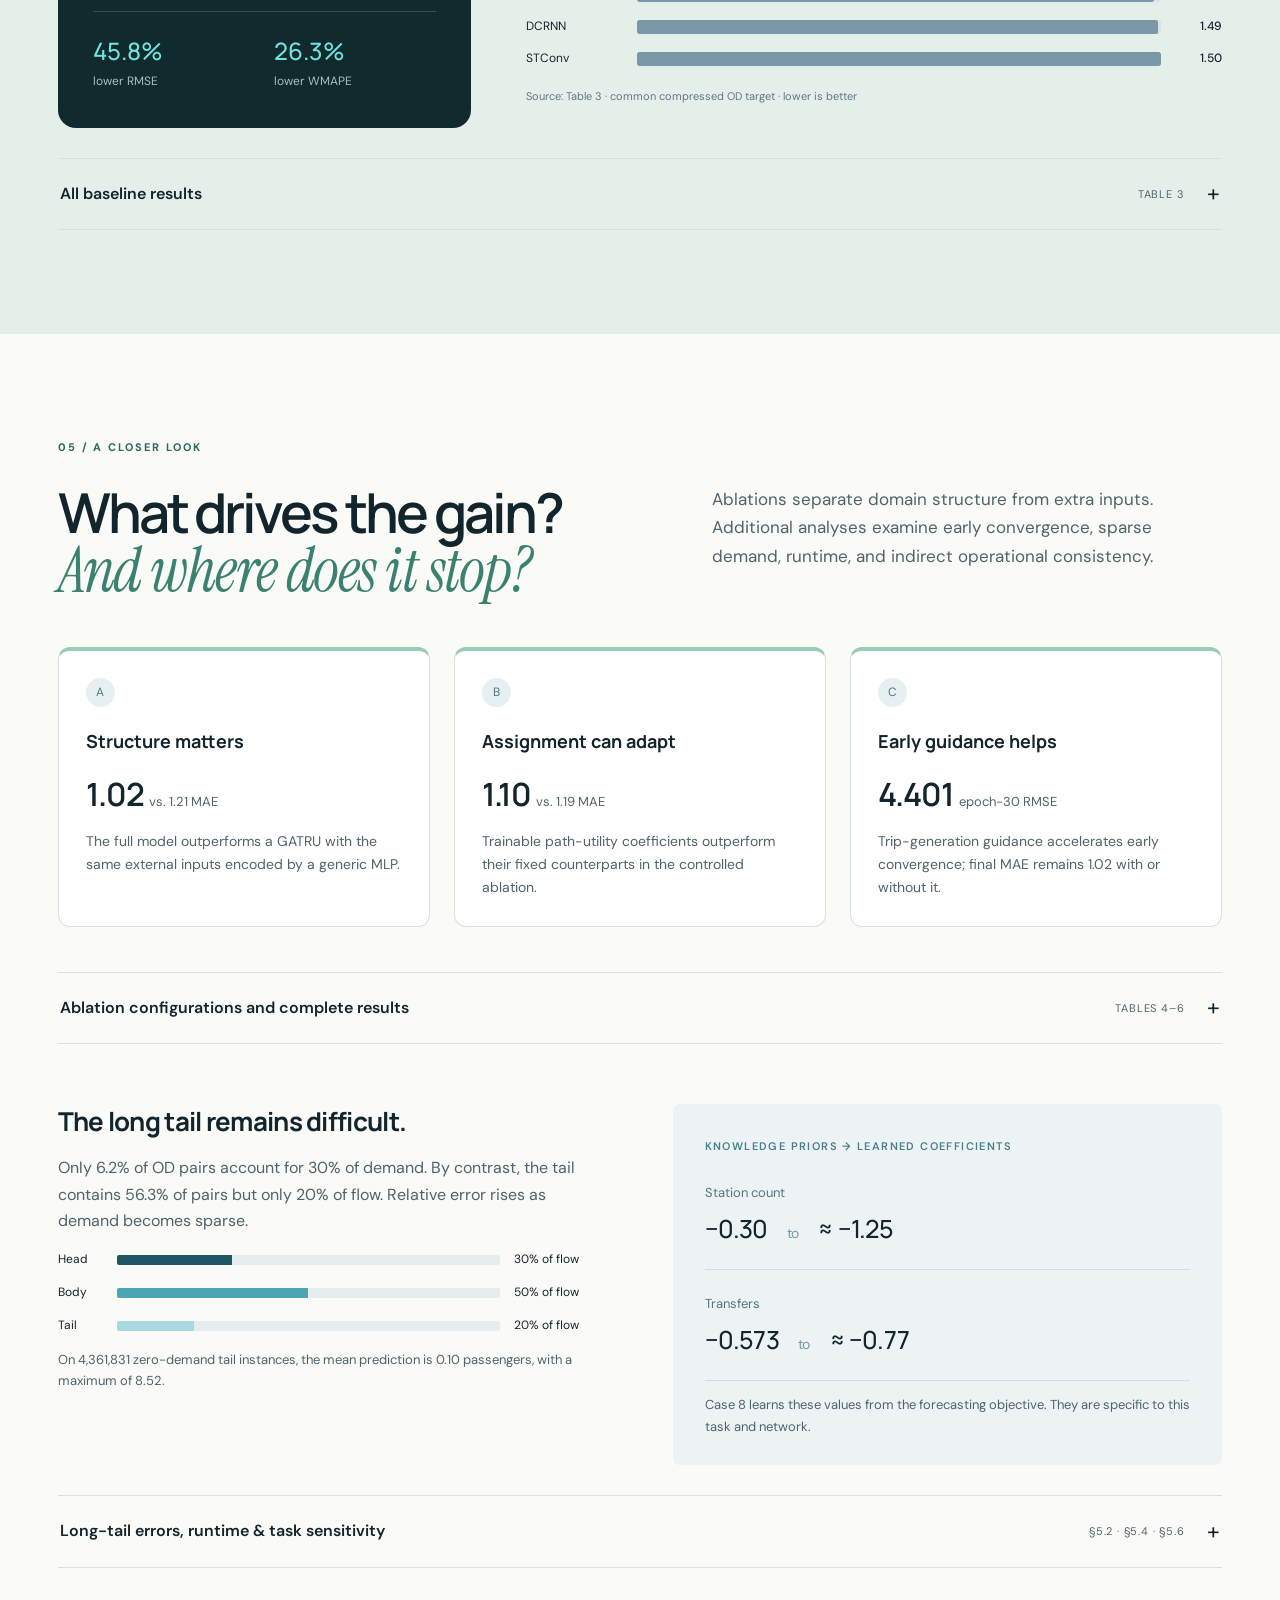
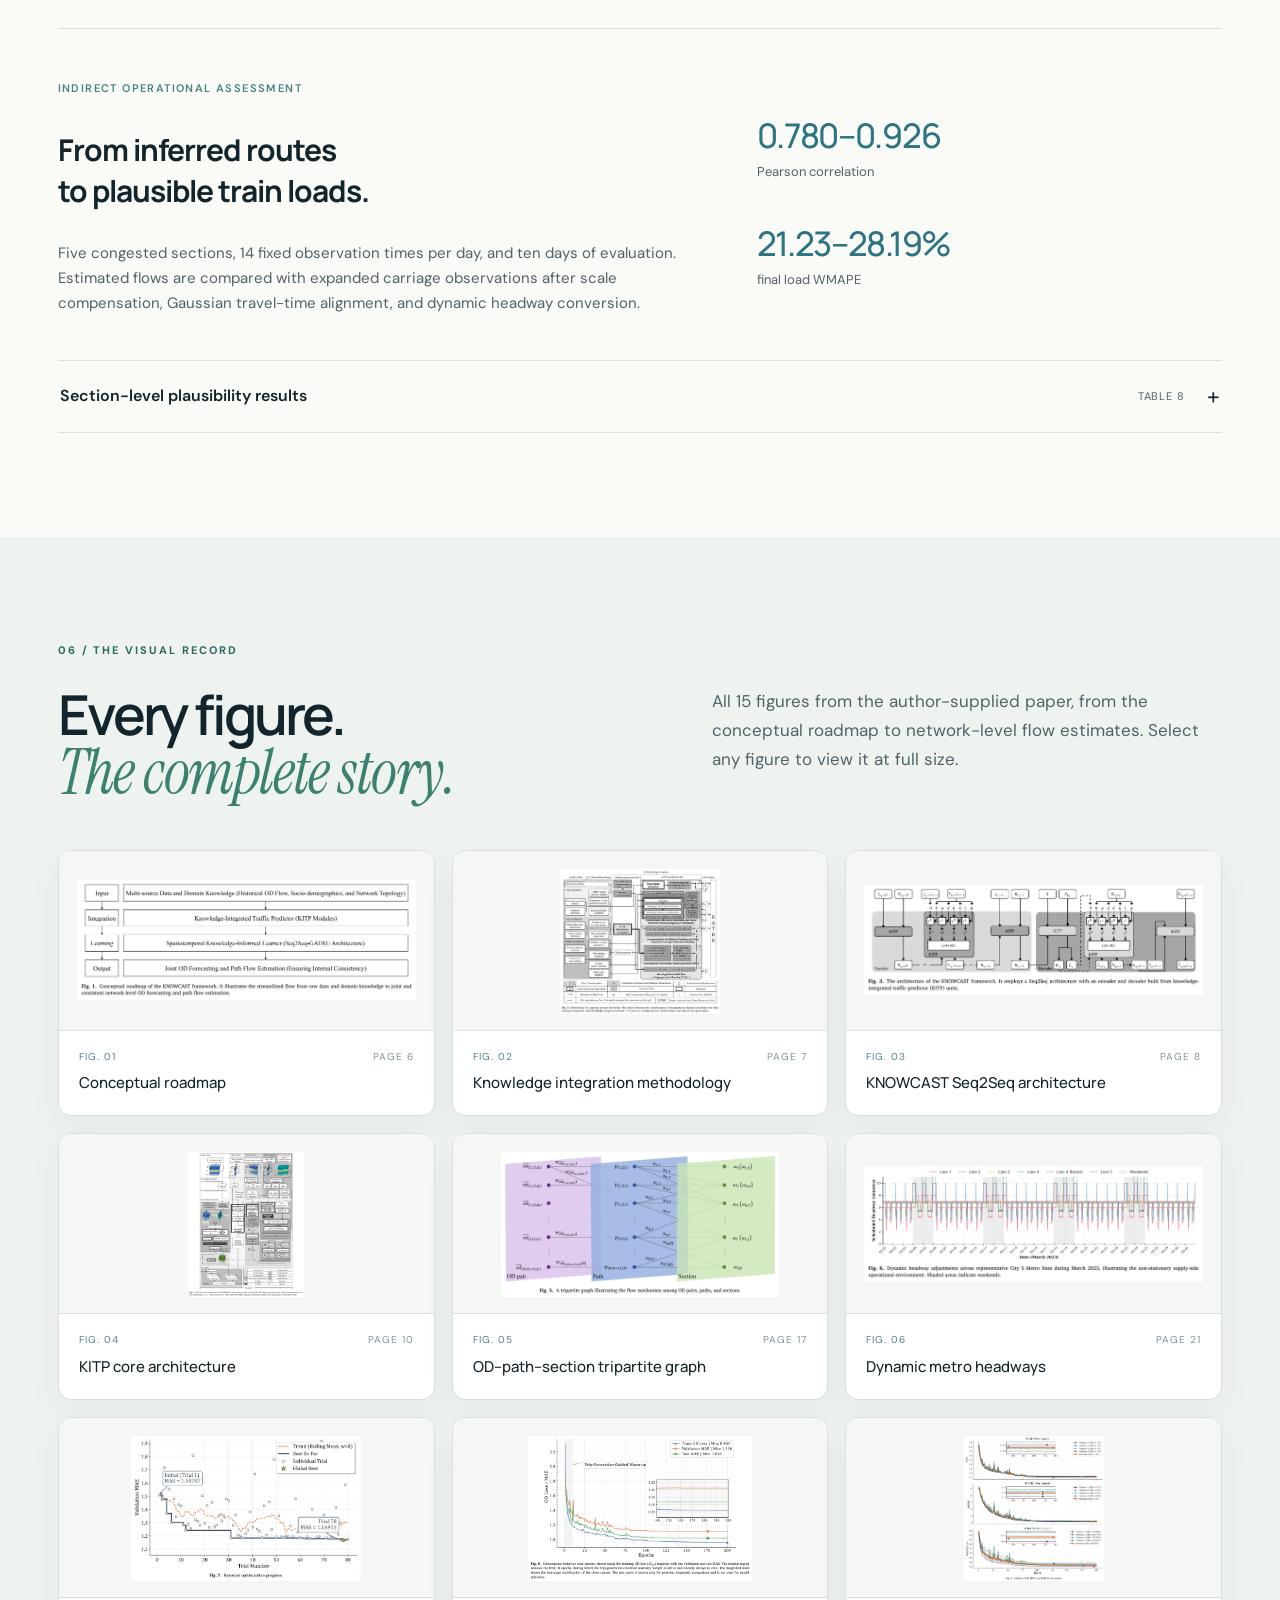
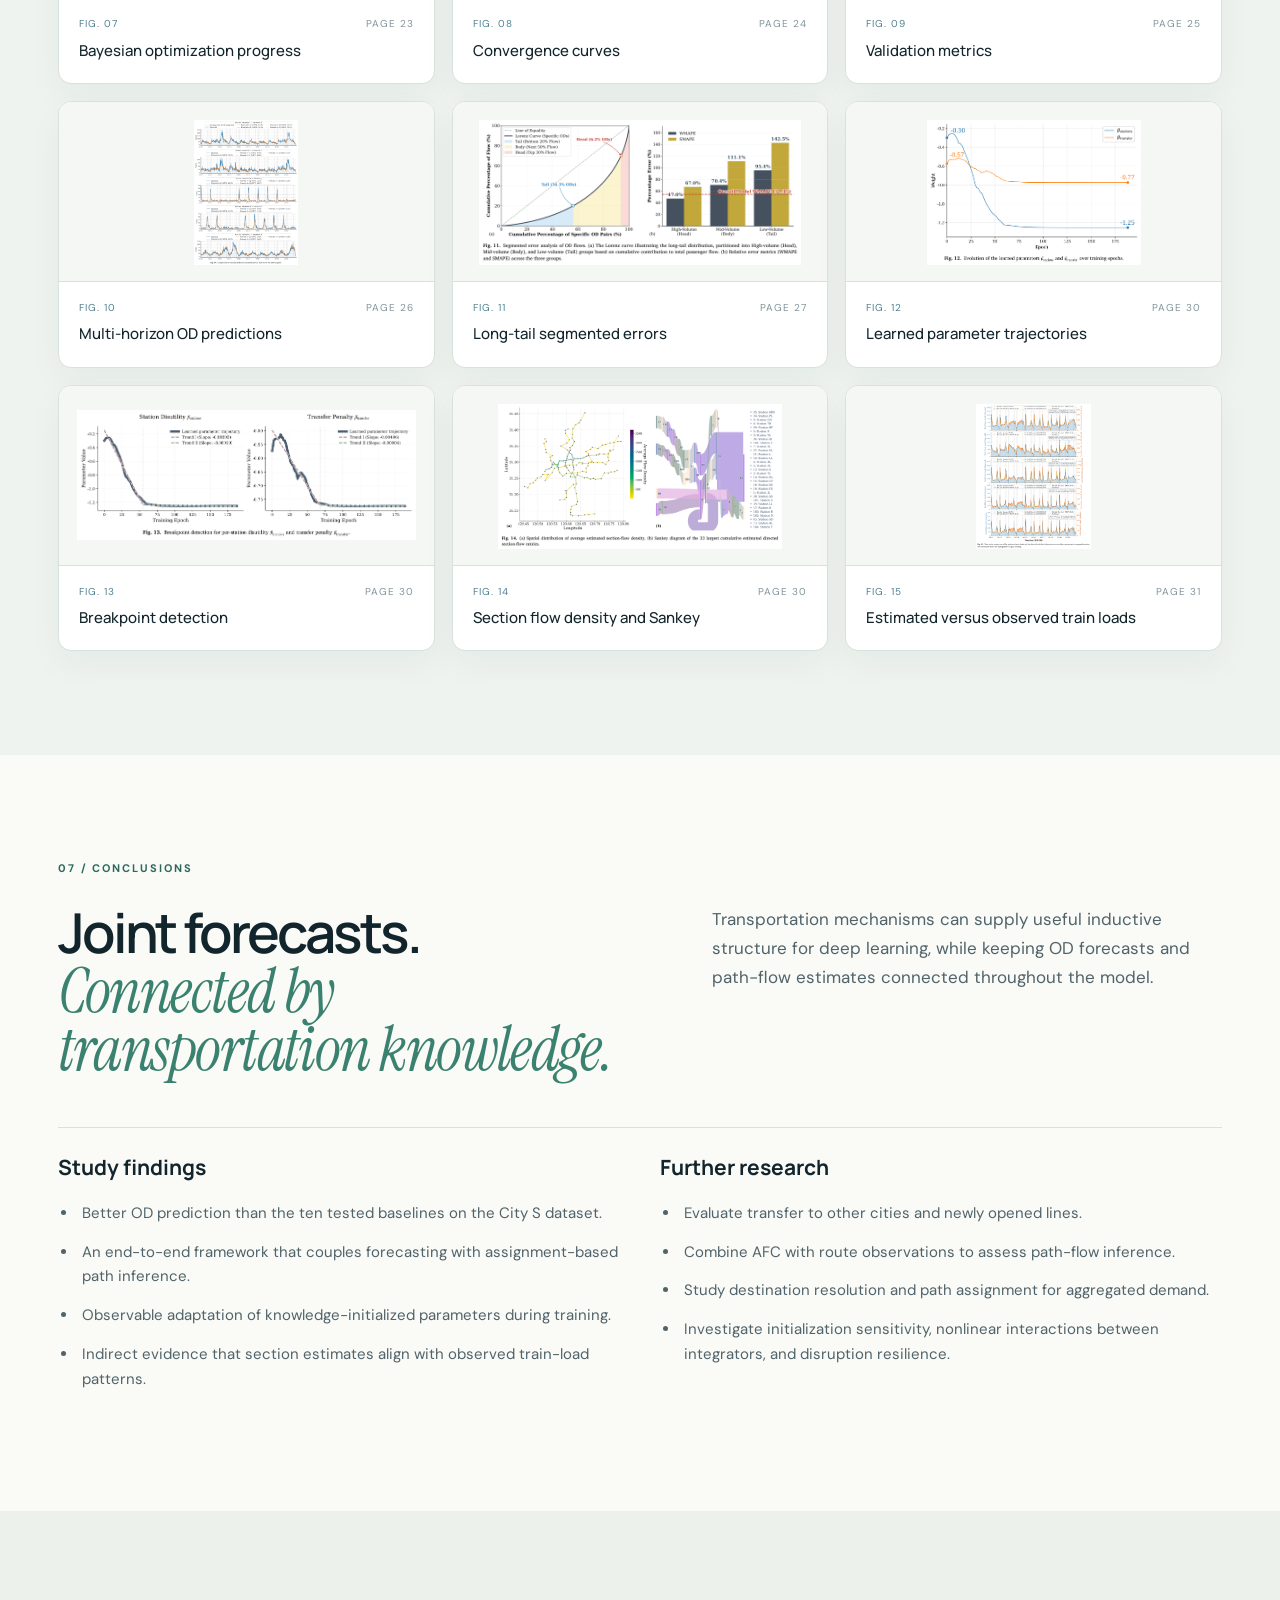
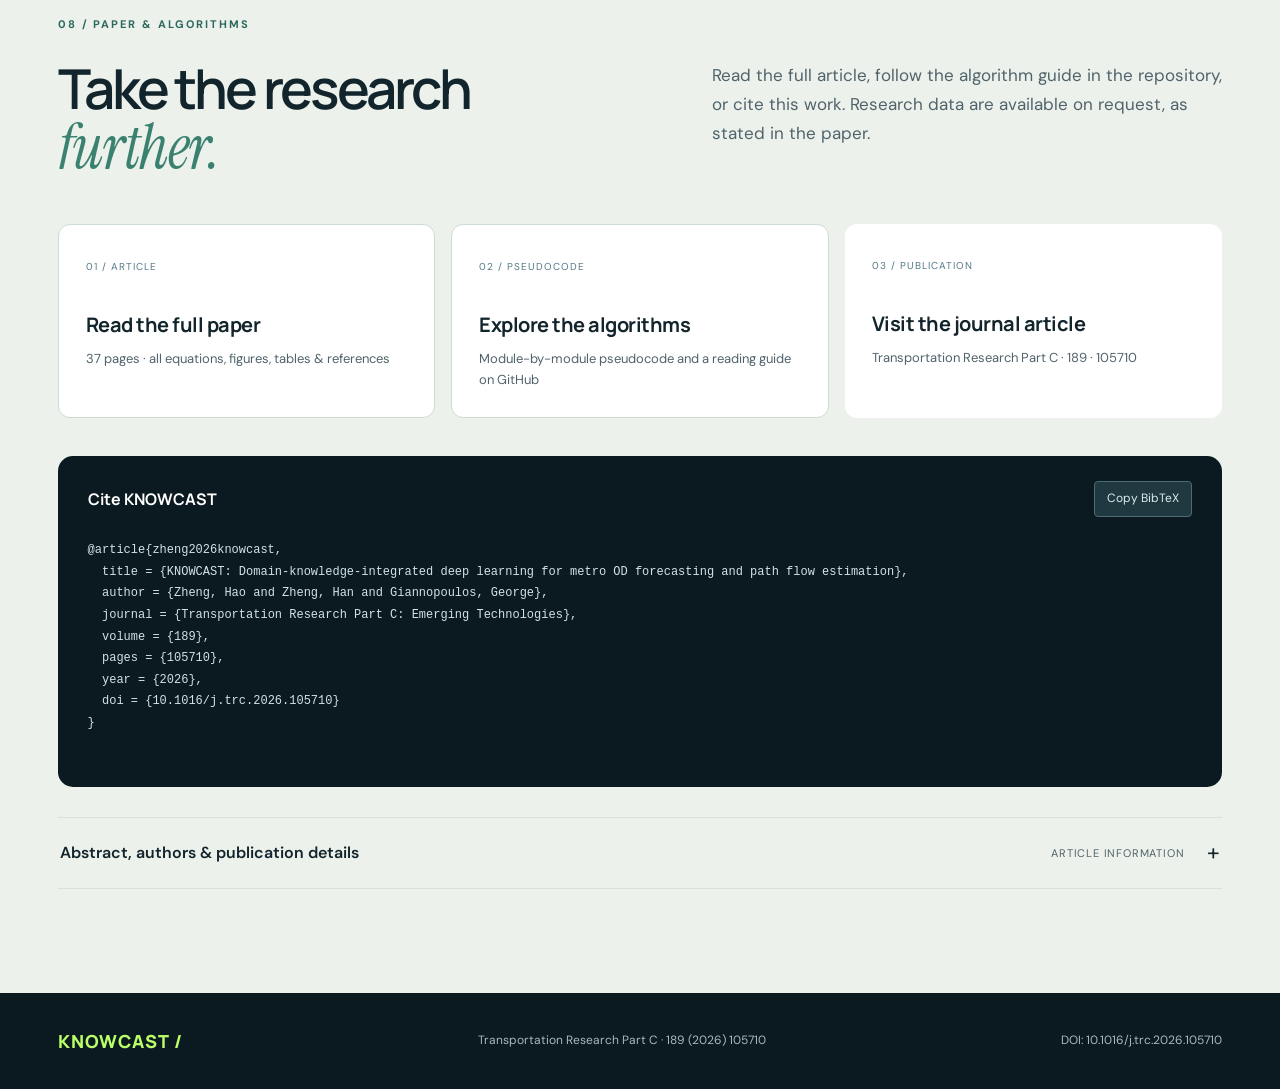
==== commit 2092d19a: "Clarify method documentation and organize formula examples" ====
--- a/docs/index.html
+++ b/docs/index.html
@@ -3,7 +3,7 @@
 <a class="skip" href="#overview">Skip to research</a><header class="site-header" id="site-header">
   <a class="brand" href="#top" aria-label="KNOWCAST home"><span class="brand-mark">K</span><span>KNOWCAST<span class="brand-dot">/</span></span></a>
   <nav id="site-nav" aria-label="Main navigation">
-    <a href="#overview">Overview</a><a href="#method">Method</a><a href="#data">Data</a><a href="#results">Results</a><a href="#figures">Figures</a><a href="#discussion">Scope</a><a class="nav-code" href="https://github.com/scholarhaozheng/KNOWCAST/blob/HEAD/PSEUDOCODE_GUIDE.md" target="_blank" rel="noreferrer">Pseudocode &#8599;</a>
+    <a href="#overview">Overview</a><a href="#method">Method</a><a href="#data">Data</a><a href="#results">Results</a><a href="#figures">Figures</a><a href="#discussion">Conclusions</a><a class="nav-code" href="https://github.com/scholarhaozheng/KNOWCAST/blob/HEAD/PSEUDOCODE_GUIDE.md" target="_blank" rel="noreferrer">Pseudocode &#8599;</a>
   </nav>
   <div class="header-actions"><a class="header-code" href="https://github.com/scholarhaozheng/KNOWCAST/blob/HEAD/PSEUDOCODE_GUIDE.md" target="_blank" rel="noreferrer">Read pseudocode <span aria-hidden="true">&#8599;</span></a><button class="menu-toggle" id="menu-toggle" type="button" aria-expanded="false" aria-controls="site-nav" aria-label="Open navigation"><span></span><span></span></button></div>
   <div class="reading-progress" aria-hidden="true"><span></span></div>
@@ -22,7 +22,7 @@
         <div class="hero-affiliations">Tsinghua University · Beijing Jiaotong University · Aristotle University of Thessaloniki</div>
       </div>
       <div class="hero-visual">
-        <div class="visual-top"><span>FROM DEMAND TO MOVEMENT</span><span>CONCEPTUAL SCHEMATIC / NOT TO SCALE</span></div>
+        <div class="visual-top"><span>FROM DEMAND TO MOVEMENT</span><span>CONCEPTUAL SCHEMATIC</span></div>
         <div class="metro-canvas">
           <svg viewBox="0 0 600 410" role="img" aria-labelledby="hero-map-title hero-map-desc">
             <title id="hero-map-title">Conceptual metro network showing multiple paths between an origin and destination</title>
@@ -44,8 +44,8 @@
   </div>
 </section>
 <section class="stat-band" aria-label="Research highlights"><div><strong>154</strong><span>metro stations</span></div><div><strong>15<span> min</span></strong><span>temporal resolution</span></div><div><strong>25.0<span>%</span></strong><span>lower MAE vs. strongest baselines</span></div><div><strong>2</strong><span>structurally coupled outputs</span></div></section>
-<section class="section overview" id="overview"><div class="section-label">01 / THE IDEA</div><div class="section-heading"><h2>Beyond knowing where.<br><em>Understand the way.</em></h2><p>Fare gates tell us where passengers enter and leave. They do not tell us which paths they take. KNOWCAST connects demand forecasting and route assignment inside one end-to-end learning framework.</p></div><div class="intro-grid"><p>Transportation theory supplies the structure. Deep learning learns how that structure adapts to observed demand. Trip generation, trip distribution, and traffic assignment shape the features, training objective, and architecture of a shared forecasting process.</p><p>Network-level OD forecasts and inferred path flows remain directly linked through an embedded differentiable assignment mechanism, without requiring path-level ground-truth labels.</p></div></section>
-<section class="section challenge"><div class="challenge-title"><span class="section-label">THE RESEARCH GAP</span><h3>Observed at the gates.<br>Hidden on the network.</h3></div><div class="gaps"><article><span>01</span><h4>Unobserved routes</h4><p>AFC captures entry and exit, but does not reveal the realized path.</p></article><article><span>02</span><h4>Complex influencing factors</h4><p>Demographics, service changes, and temporal patterns affect demand in different ways.</p></article><article><span>03</span><h4>Missing behavioral structure</h4><p>Concatenated feature vectors leave the model to discover transportation mechanisms implicitly.</p></article><article><span>04</span><h4>Disconnected outputs</h4><p>Forecasting OD first and assigning it later can overlook their shared dependencies.</p></article></div><details class="research-detail wide"><summary>Research context & literature taxonomy <span>TABLE 1</span></summary><div class="table-wrap" tabindex="0" role="region" aria-label="Table 1 · Literature categories (condensed from the paper)"><table><caption>Table 1 · Literature categories (condensed from the paper)</caption><thead><tr><th scope="col">Family</th><th scope="col">Representative methods</th><th scope="col">Main limitation</th></tr></thead><tbody><tr class=""><th scope="row">Classical transportation</th><td>Four-step planning; classical optimization</td><td>Theory grounded; limited adaptation to real-time streams</td></tr><tr class=""><th scope="row">Statistical models</th><td>HA; ARIMA; Kalman filtering; state-space; least squares; IPF</td><td>Restrictive assumptions; mainly OD forecasts</td></tr><tr class=""><th scope="row">Classical machine learning</th><td>Bayesian networks; BPNN; SVM</td><td>Factors treated as inputs; challenges with network-scale spatiotemporal dependence</td></tr><tr class=""><th scope="row">Spatiotemporal deep learning</th><td>LSTM; CNN; GCN; GRU; encoder–decoder</td><td>Strong OD modeling; often weak behavioral structure and joint path inference</td></tr><tr class=""><th scope="row">Knowledge-guided models</th><td>Knowledge-informed architectures</td><td>Emerging structural guidance; still primarily OD-focused</td></tr></tbody></table></div><p>The full discussion and representative citations appear on pages 3–5 of the <a class="text-link" href="paper.html?page=3">original paper</a>.</p></details></section>
+<section class="section overview" id="overview"><div class="section-label">01 / THE IDEA</div><div class="section-heading"><h2>Beyond knowing where.<br><em>Understand the way.</em></h2><p>Fare gates record where passengers enter and leave. Their routes through the network remain unobserved. KNOWCAST connects demand forecasting and route assignment inside one end-to-end learning framework.</p></div><div class="intro-grid"><p>Transportation theory supplies the structure. Deep learning learns how that structure adapts to observed demand. Trip generation, trip distribution, and traffic assignment shape the features, training objective, and architecture of a shared forecasting process.</p><p>Network-level OD forecasts and inferred path flows remain directly linked through an embedded differentiable assignment mechanism, without requiring path-level ground-truth labels.</p></div></section>
+<section class="section challenge"><div class="challenge-title"><span class="section-label">THE RESEARCH GAP</span><h3>Observed at the gates.<br>Hidden on the network.</h3></div><div class="gaps"><article><span>01</span><h4>Unobserved routes</h4><p>AFC records entry and exit; routes are inferred from demand and network structure.</p></article><article><span>02</span><h4>Complex influencing factors</h4><p>Demographics, service changes, and temporal patterns affect demand in different ways.</p></article><article><span>03</span><h4>Missing behavioral structure</h4><p>Concatenated feature vectors leave the model to discover transportation mechanisms implicitly.</p></article><article><span>04</span><h4>Disconnected outputs</h4><p>Forecasting OD first and assigning it later can overlook their shared dependencies.</p></article></div><details class="research-detail wide"><summary>Research context & literature taxonomy <span>TABLE 1</span></summary><div class="table-wrap" tabindex="0" role="region" aria-label="Table 1 · Literature categories (condensed from the paper)"><table><caption>Table 1 · Literature categories (condensed from the paper)</caption><thead><tr><th scope="col">Family</th><th scope="col">Representative methods</th><th scope="col">Main limitation</th></tr></thead><tbody><tr class=""><th scope="row">Classical transportation</th><td>Four-step planning; classical optimization</td><td>Theory grounded; limited adaptation to real-time streams</td></tr><tr class=""><th scope="row">Statistical models</th><td>HA; ARIMA; Kalman filtering; state-space; least squares; IPF</td><td>Restrictive assumptions; mainly OD forecasts</td></tr><tr class=""><th scope="row">Classical machine learning</th><td>Bayesian networks; BPNN; SVM</td><td>Factors treated as inputs; challenges with network-scale spatiotemporal dependence</td></tr><tr class=""><th scope="row">Spatiotemporal deep learning</th><td>LSTM; CNN; GCN; GRU; encoder–decoder</td><td>Strong OD modeling; often weak behavioral structure and joint path inference</td></tr><tr class=""><th scope="row">Knowledge-guided models</th><td>Knowledge-informed architectures</td><td>Emerging structural guidance; still primarily OD-focused</td></tr></tbody></table></div><p>The full discussion and representative citations appear on pages 3–5 of the <a class="text-link" href="paper.html?page=3">original paper</a>.</p></details></section>
 <div class="soft-wrap"><section class="section" id="method"><div class="section-label">02 / THE FRAMEWORK</div><div class="section-heading"><h2>Built on knowledge.<br><em>Refined by learning.</em></h2><p>Three transportation stages. Four ways to integrate knowledge. Five Knowledge Integrators, assembled into a single sequence-to-sequence architecture.</p></div><div class="integration-grid"><div><span>D → D′</span><h4>Enrich the data</h4><p>Transform raw factors into meaningful features.</p></div><div><span>ℒ → ℒ′</span><h4>Guide the objective</h4><p>Regularize learning with station-level knowledge.</p></div><div><span>π → π′</span><h4>Structure the network</h4><p>Embed transportation mechanisms in the architecture.</p></div><div><span>θ → θ′</span><h4>Initialize with theory</h4><p>Start with prior coefficients, then learn from data.</p></div></div><div class="framework-figure-intro"><span class="framework-kicker">TWO VIEWS · ONE METHOD</span><p><strong>Figure 2</strong> follows knowledge from raw inputs and theory into the learner. <strong>Figure 4</strong> opens KITP to show where each integrator acts inside the model. The matching artwork from the author’s vector slides remains sharp when enlarged. <a class="framework-jump-link" href="#framework-navigator">Jump to the interactive guide <span aria-hidden="true">↓</span></a></p></div>
 <div class="framework-figure-stack">
 <figure class="framework-interactive-figure" id="framework-figure-2">
@@ -122,11 +122,11 @@
   </nav>
 </div>
 <div class="framework-stage-grid" aria-label="Figure 2 and Figure 4 layers">
-  <article id="framework-stage-a" tabindex="-1"><span>(a) RAW DATA</span><h4>What the network reveals</h4><p>Historical AFC OD flow joins station catchment, time, route-utility, and service-network inputs. The figures retain these distinct information streams rather than flattening them into one anonymous feature vector.</p></article>
+  <article id="framework-stage-a" tabindex="-1"><span>(a) RAW DATA</span><h4>What the network reveals</h4><p>Historical AFC OD flow joins station catchment, time, route-utility, and service-network inputs. Each information stream enters its corresponding knowledge integrator.</p></article>
   <article id="framework-stage-b" tabindex="-1"><span>(b) DOMAIN KNOWLEDGE</span><h4>What transportation theory supplies</h4><p>Trip-generation factors, gravity-model parameters, path finding, and route-choice rules describe the mechanisms that shape passenger demand and movement.</p></article>
   <article id="framework-stage-c" tabindex="-1"><span>(c) KNOWLEDGE INTEGRATORS</span><h4>Where theory meets learning</h4><p>Five integrators transform OD inputs, guide the early loss, construct distributional features, model path choice, and account for service changes. Select a numbered component below to inspect its role.</p></article>
   <article id="framework-stage-d" tabindex="-1"><span>(d) LEARNER</span><h4>One connected forecast</h4><p>GATRU units combine graph attention and gated recurrence inside KITP. Their shared representation links predicted OD demand with candidate paths and directed network sections.</p></article>
-</div><div class="method-explorer"><div class="method-tabs" role="tablist" aria-label="Knowledge integrators"><button role="tab" id="tab-0" aria-controls="panel-0" aria-selected="true" tabindex="0"><span>01</span>Unfinished trips + selective aggregation</button><button role="tab" id="tab-1" aria-controls="panel-1" aria-selected="false" tabindex="-1"><span>02</span>Trip-generation-informed loss</button><button role="tab" id="tab-2" aria-controls="panel-2" aria-selected="false" tabindex="-1"><span>03</span>Gravity-based trip distribution</button><button role="tab" id="tab-3" aria-controls="panel-3" aria-selected="false" tabindex="-1"><span>04</span>Trainable path-choice mechanism</button><button role="tab" id="tab-4" aria-controls="panel-4" aria-selected="false" tabindex="-1"><span>05</span>Dynamic topology + service frequency</button></div><div class="method-panels"><article role="tabpanel" id="panel-0" aria-labelledby="tab-0" tabindex="0" ><div class="mini-label">DEMAND RECONSTRUCTION</div><h3>Complete the demand picture</h3><p>AFC records distinguish completed journeys, ongoing journeys, and the actual OD target. Fixed, training-period destination rankings retain dominant destinations for each origin and collect the remainder in one residual column. Day, week, and month references help allocate ongoing trips without using unobserved same-day destinations.</p><p class="method-note">Three GATRUs and an attention gate encode unfinished-trip allocations. A parallel GATRU processes completed demand. The residual preserves total origin demand.</p></article><article role="tabpanel" id="panel-1" aria-labelledby="tab-1" tabindex="0" hidden><div class="mini-label">LOSS GUIDANCE</div><h3>Guide the early learning</h3><p>An independent DCRNN estimates station-level production and attraction using catchment demographics, temporal attributes, and event indicators. A knowledge-informed loss encourages the predicted OD marginals to agree with these estimates.</p><p class="method-note">The loss weight decays as 0.0264 × max(1 − 0.1 × epoch, 0), so this guidance acts during the first 10 epochs. Its clearest benefit is early convergence, with limited change in final accuracy.</p></article><article role="tabpanel" id="panel-2" aria-labelledby="tab-2" tabindex="0" hidden><div class="mini-label">DISTRIBUTION FEATURES</div><h3>Encode where demand goes</h3><p>A doubly constrained gravity model turns station production, attraction, and dynamic travel impedance into coarse OD proportions. Iterative proportional fitting balances the matrix at each time interval. An autoencoder compresses the result into forecasting features.</p><p class="method-note">The gravity deterrence coefficient is calibrated before main training and held fixed. The feature encoder is pretrained for reconstruction and then fine-tuned with the forecaster.</p></article><article role="tabpanel" id="panel-3" aria-labelledby="tab-3" tabindex="0" hidden><div class="mini-label">DIFFERENTIABLE ASSIGNMENT</div><h3>Make assignment learnable</h3><p>Candidate-path attributes enter a linear utility function. A Logit layer normalizes the utilities into route-choice probabilities for each OD pair. The station-count and transfer coefficients start from transportation priors and can adapt through the OD forecasting objective.</p><p class="method-note">An OD–path–section tripartite graph links each route to the directed sections it traverses. The learned coefficients are forecasting-calibrated operational parameters, rather than universal behavioral estimates.</p></article><article role="tabpanel" id="panel-4" aria-labelledby="tab-4" tabindex="0" hidden><div class="mini-label">NETWORK-AWARE FEATURES</div><h3>Represent the service network</h3><p>Section availability, path traversal probabilities, and departure frequencies encode changing network operations. Separate autoencoders create compact path-choice and service-frequency features for the main predictor.</p><div class="framework-service-details"><div id="framework-service-passage" tabindex="-1"><span>COMPONENT 5.1</span><h4>Section passage probability</h4><p>Candidate routes and section availability determine how likely an OD journey is to traverse each directed network section. This produces a path-aware feature before forecasting.</p></div><div id="framework-service-frequency" tabindex="-1"><span>COMPONENT 5.2</span><h4>Departure frequency influence</h4><p>Time-varying train service changes the attractiveness of feasible paths. Its frequency feature is encoded separately before joining the OD predictor.</p></div></div><p class="method-note">Line-level service embeddings are computed once per time step and shared across OD pairs. Unavailable sections have zero service. Future inputs must be known, announced, or forecastable at the prediction origin.</p></article></div></div><div class="method-map" aria-label="KNOWCAST research pipeline">
+</div><div class="method-explorer"><div class="method-tabs" role="tablist" aria-label="Knowledge integrators"><button role="tab" id="tab-0" aria-controls="panel-0" aria-selected="true" tabindex="0"><span>01</span>Unfinished trips + selective aggregation</button><button role="tab" id="tab-1" aria-controls="panel-1" aria-selected="false" tabindex="-1"><span>02</span>Trip-generation-informed loss</button><button role="tab" id="tab-2" aria-controls="panel-2" aria-selected="false" tabindex="-1"><span>03</span>Gravity-based trip distribution</button><button role="tab" id="tab-3" aria-controls="panel-3" aria-selected="false" tabindex="-1"><span>04</span>Trainable path-choice mechanism</button><button role="tab" id="tab-4" aria-controls="panel-4" aria-selected="false" tabindex="-1"><span>05</span>Dynamic topology + service frequency</button></div><div class="method-panels"><article role="tabpanel" id="panel-0" aria-labelledby="tab-0" tabindex="0" ><div class="mini-label">DEMAND RECONSTRUCTION</div><h3>Complete the demand picture</h3><p>AFC records distinguish completed journeys, ongoing journeys, and the actual OD target. Fixed, training-period destination rankings retain dominant destinations for each origin and collect the remainder in one residual column. Day, week, and month references help allocate ongoing trips without using unobserved same-day destinations.</p><p class="method-note">Three GATRUs and an attention gate encode unfinished-trip allocations. A parallel GATRU processes completed demand. The residual preserves total origin demand.</p></article><article role="tabpanel" id="panel-1" aria-labelledby="tab-1" tabindex="0" hidden><div class="mini-label">LOSS GUIDANCE</div><h3>Guide the early learning</h3><p>An independent DCRNN estimates station-level production and attraction using catchment demographics, temporal attributes, and event indicators. A knowledge-informed loss encourages the predicted OD marginals to agree with these estimates.</p><p class="method-note">The loss weight decays as 0.0264 × max(1 − 0.1 × epoch, 0), so this guidance acts during the first 10 epochs. Its clearest benefit is early convergence, with limited change in final accuracy.</p></article><article role="tabpanel" id="panel-2" aria-labelledby="tab-2" tabindex="0" hidden><div class="mini-label">DISTRIBUTION FEATURES</div><h3>Encode where demand goes</h3><p>A doubly constrained gravity model turns station production, attraction, and dynamic travel impedance into coarse OD proportions. Iterative proportional fitting balances the matrix at each time interval. An autoencoder compresses the result into forecasting features.</p><p class="method-note">The gravity deterrence coefficient is calibrated before main training and held fixed. The feature encoder is pretrained for reconstruction and then fine-tuned with the forecaster.</p></article><article role="tabpanel" id="panel-3" aria-labelledby="tab-3" tabindex="0" hidden><div class="mini-label">DIFFERENTIABLE ASSIGNMENT</div><h3>Make assignment learnable</h3><p>Candidate-path attributes enter a linear utility function. A Logit layer normalizes the utilities into route-choice probabilities for each OD pair. The station-count and transfer coefficients start from transportation priors and can adapt through the OD forecasting objective.</p><p class="method-note">An OD–path–section tripartite graph links each route to the directed sections it traverses. The coefficients are calibrated to the forecasting objective and the study network.</p></article><article role="tabpanel" id="panel-4" aria-labelledby="tab-4" tabindex="0" hidden><div class="mini-label">NETWORK-AWARE FEATURES</div><h3>Represent the service network</h3><p>Section availability, path traversal probabilities, and departure frequencies encode changing network operations. Separate autoencoders create compact path-choice and service-frequency features for the main predictor.</p><div class="framework-service-details"><div id="framework-service-passage" tabindex="-1"><span>COMPONENT 5.1</span><h4>Section passage probability</h4><p>Candidate routes and section availability determine how likely an OD journey is to traverse each directed network section. This produces a path-aware feature before forecasting.</p></div><div id="framework-service-frequency" tabindex="-1"><span>COMPONENT 5.2</span><h4>Departure frequency influence</h4><p>Time-varying train service changes the attractiveness of feasible paths. Its frequency feature is encoded separately before joining the OD predictor.</p></div></div><p class="method-note">Line-level service embeddings are computed once per time step and shared across OD pairs. Unavailable sections have zero service. Future inputs comprise schedules, announced service changes, and forecasts available at the prediction origin.</p></article></div></div><div class="method-map" aria-label="KNOWCAST research pipeline">
   <div class="method-map-head"><span>THE IDEA, IN THREE MOVES</span><p>Transportation theory shapes the prediction instead of entering as another raw feature.</p></div>
   <div class="method-stages">
     <article><span class="stage-index">01 / GENERATE</span><span class="stage-symbol" aria-hidden="true">◎</span><h3>How many trips?</h3><p>Station-level production and attraction guide early training.</p></article>
@@ -134,12 +134,12 @@
     <article><span class="stage-index">03 / ASSIGN</span><span class="stage-symbol" aria-hidden="true">⌁</span><h3>Along which paths?</h3><p>Trainable route choice converts forecast OD into path and section flows.</p></article>
   </div>
   <div class="method-map-foot"><span>FIVE KNOWLEDGE INTEGRATORS</span><span>ONE CONNECTED FORECAST</span></div>
-</div><details class="research-detail architecture-detail"><summary>View the original architecture figure <span>FIGURE 3 · PAPER</span></summary><figure class="paper-figure"><button class="figure-open" data-figure="3" aria-label="Enlarge Figure 3: The KNOWCAST encoder–decoder, built from Knowledge-Integrated Traffic Predictor (KITP) units."><img src="assets/figure-03.png" alt="Figure 3. The KNOWCAST encoder–decoder, built from Knowledge-Integrated Traffic Predictor (KITP) units." loading="lazy"><span class="enlarge">View full figure</span></button><figcaption><span>FIG. 03</span> The KNOWCAST encoder–decoder, built from Knowledge-Integrated Traffic Predictor (KITP) units.</figcaption></figure></details><details class="research-detail"><summary>Inside KITP: architecture & information flow <span>§4.1–4.8</span></summary><div class="two-columns"><div><h4>A graph-attention recurrent learner</h4><p>Historical OD features are combined with distributional, path-choice, and service-frequency augmentations. Graph attention weights feasible neighbors under a fixed adjacency mask; gated recurrence captures temporal dependence.</p></div><div><h4>A forecast-origin information boundary</h4><p>The encoder uses only realized history. The decoder starts from zero OD input and the encoder state. Training uses teacher forcing; inference feeds back its own predictions. Future unfinished-trip branches are removed.</p></div></div><h4>Seven input groups</h4><p>AFC demand; trip-generation explanatory features; static gravity preferences; dynamic impedance and station totals; utility priors; time-varying path attributes; and dynamic service-network structure. Scheduled future conditions must be available at the forecast origin.</p></details><div class="equation-strip"><div><span>PATH FLOW</span><strong>q̂<sub>r</sub> = Q̂<sub>od</sub> · P(r | od)</strong></div><div><span>SECTION FLOW</span><strong>f̂<sub>s</sub> = ∑<sub>od,r</sub> q̂<sub>r</sub> · δ<sub>r,s</sub></strong></div><p>The residual destination column is not assigned to paths: it has no unique destination or candidate-path set.</p></div></section></div>
-<section class="section" id="data"><div class="section-label">03 / THE TEST BED</div><div class="section-heading"><h2>A real network.<br><em>A deliberate time gap.</em></h2><p>The case study uses AFC and contextual data from an anonymized eastern Chinese metro network, City S. Training and evaluation are separated by an excluded month.</p></div><div class="dataset-layout"><div class="dataset-facts"><div><strong>154</strong><span>stations</span></div><div><strong>17</strong><span>interchanges</span></div><div><strong>23,716</strong><span>potential OD entries</span></div><div><strong>&gt;16M</strong><span>effective training points</span></div></div><div class="timeline"><div><span>MAR 01–31, 2023</span><h4>Training</h4><p>Destination rankings and model fitting</p></div><div class="excluded"><span>APRIL 2023</span><h4>Excluded</h4><p>No training or evaluation</p></div><div><span>MAY 01–10, 2023</span><h4>Validation</h4><p>Hyperparameter selection</p></div><div><span>MAY 11–20, 2023</span><h4>Test</h4><p>Held-out performance</p></div></div></div><div class="note"><strong>A compressed target, with demand preserved.</strong> The main experiment retains approximately 23% of OD target dimensions by grouping low-volume destinations into a residual column. This is a dimension-retention ratio, not the fraction of passenger flow retained.</div><details class="research-detail"><summary>Features, training protocol & hyperparameters <span>TABLE 2</span></summary><div class="two-columns"><p>Station catchments use 800 m buffers and population rasterization with age, education, and household features. Temporal inputs include season, weekday/holiday, and time. Event influence is scored within 1 km.</p><p>Optuna TPE with MedianPruner evaluates 80 trials of at most 40 epochs. Trial 78 is selected; search-stage validation MAE improves from 1.51 to 1.17. This differs from final test MAE 1.02.</p></div><div class="table-wrap" tabindex="0" role="region" aria-label="Table 2 · Hyperparameter search"><table><caption>Table 2 · Hyperparameter search</caption><thead><tr><th scope="col">Parameter</th><th scope="col">Search space / setting</th><th scope="col">Selected</th></tr></thead><tbody><tr class=""><th scope="row">OD Matrix Dimension Retention Ratio</th><td>0.23 (fixed)</td><td>—</td></tr><tr class=""><th scope="row">alpha_decay</th><td>{0.01, 0.05, 0.1, 0.2, 0.5}</td><td>0.1</td></tr><tr class=""><th scope="row">Base learning rate</th><td>[1e-5, 1e-2] log-uniform</td><td>0.00653</td></tr><tr class=""><th scope="row">Dropout probability</th><td>[0.0,0.5] uniform</td><td>0.442</td></tr><tr class=""><th scope="row">RNN hidden units</th><td>{64,96,128,192}</td><td>96</td></tr><tr class=""><th scope="row">GAT feature dimension</th><td>{256,512,768}</td><td>256</td></tr><tr class=""><th scope="row">Trip generation-informed loss weight</th><td>[1e-5,1e-1] log-uniform</td><td>0.0264</td></tr><tr class=""><th scope="row">Additional distribution dim</th><td>{2,3,4,5}</td><td>5</td></tr><tr class=""><th scope="row">Additional section feature dim</th><td>{5,6,7,8}</td><td>6</td></tr></tbody></table></div><p>The main OD loss is MAE in original flow units. Pretrained autoencoders are fine-tuned jointly. Time resolution is 15 minutes; historical and future windows are handled by the Seq2Seq model.</p></details></section>
+</div><details class="research-detail architecture-detail"><summary>View the original architecture figure <span>FIGURE 3 · PAPER</span></summary><figure class="paper-figure"><button class="figure-open" data-figure="3" aria-label="Enlarge Figure 3: The KNOWCAST encoder–decoder, built from Knowledge-Integrated Traffic Predictor (KITP) units."><img src="assets/figure-03.png" alt="Figure 3. The KNOWCAST encoder–decoder, built from Knowledge-Integrated Traffic Predictor (KITP) units." loading="lazy"><span class="enlarge">View full figure</span></button><figcaption><span>FIG. 03</span> The KNOWCAST encoder–decoder, built from Knowledge-Integrated Traffic Predictor (KITP) units.</figcaption></figure></details><details class="research-detail"><summary>Inside KITP: architecture & information flow <span>§4.1–4.8</span></summary><div class="two-columns"><div><h4>A graph-attention recurrent learner</h4><p>Historical OD features are combined with distributional, path-choice, and service-frequency augmentations. Graph attention weights feasible neighbors under a fixed adjacency mask; gated recurrence captures temporal dependence.</p></div><div><h4>Inputs at the forecast origin</h4><p>The encoder uses observations available at the forecast origin. The decoder starts from zero OD input and the encoder state. Training uses teacher forcing; inference feeds back its own predictions. Future unfinished-trip branches are removed.</p></div></div><h4>Seven input groups</h4><p>AFC demand; trip-generation explanatory features; static gravity preferences; dynamic impedance and station totals; utility priors; time-varying path attributes; and dynamic service-network structure. Scheduled future conditions must be available at the forecast origin.</p></details><div class="equation-strip"><div><span>PATH FLOW</span><strong>q̂<sub>r</sub> = Q̂<sub>od</sub> · P(r | od)</strong></div><div><span>SECTION FLOW</span><strong>f̂<sub>s</sub> = ∑<sub>od,r</sub> q̂<sub>r</sub> · δ<sub>r,s</sub></strong></div><p>Path assignment covers retained destination columns. The residual column aggregates demand across the remaining destinations.</p></div></section></div>
+<section class="section" id="data"><div class="section-label">03 / THE TEST BED</div><div class="section-heading"><h2>A real network.<br><em>A deliberate time gap.</em></h2><p>The case study uses AFC and contextual data from an anonymized eastern Chinese metro network, City S. Training and evaluation are separated by an excluded month.</p></div><div class="dataset-layout"><div class="dataset-facts"><div><strong>154</strong><span>stations</span></div><div><strong>17</strong><span>interchanges</span></div><div><strong>23,716</strong><span>potential OD entries</span></div><div><strong>&gt;16M</strong><span>effective training points</span></div></div><div class="timeline"><div><span>MAR 01–31, 2023</span><h4>Training</h4><p>Destination rankings and model fitting</p></div><div class="excluded"><span>APRIL 2023</span><h4>Excluded</h4><p>No training or evaluation</p></div><div><span>MAY 01–10, 2023</span><h4>Validation</h4><p>Hyperparameter selection</p></div><div><span>MAY 11–20, 2023</span><h4>Test</h4><p>Held-out performance</p></div></div></div><div class="note"><strong>A compressed target, with demand preserved.</strong> The main experiment retains approximately 23% of OD target dimensions by grouping low-volume destinations into a residual column. The retention ratio measures target dimensions; aggregation preserves total passenger flow.</div><details class="research-detail"><summary>Features, training protocol & hyperparameters <span>TABLE 2</span></summary><div class="two-columns"><p>Station catchments use 800 m buffers and population rasterization with age, education, and household features. Temporal inputs include season, weekday/holiday, and time. Event influence is scored within 1 km.</p><p>Optuna TPE with MedianPruner evaluates 80 trials of at most 40 epochs. Trial 78 is selected; search-stage validation MAE improves from 1.51 to 1.17. This differs from final test MAE 1.02.</p></div><div class="table-wrap" tabindex="0" role="region" aria-label="Table 2 · Hyperparameter search"><table><caption>Table 2 · Hyperparameter search</caption><thead><tr><th scope="col">Parameter</th><th scope="col">Search space / setting</th><th scope="col">Selected</th></tr></thead><tbody><tr class=""><th scope="row">OD Matrix Dimension Retention Ratio</th><td>0.23 (fixed)</td><td>—</td></tr><tr class=""><th scope="row">alpha_decay</th><td>{0.01, 0.05, 0.1, 0.2, 0.5}</td><td>0.1</td></tr><tr class=""><th scope="row">Base learning rate</th><td>[1e-5, 1e-2] log-uniform</td><td>0.00653</td></tr><tr class=""><th scope="row">Dropout probability</th><td>[0.0,0.5] uniform</td><td>0.442</td></tr><tr class=""><th scope="row">RNN hidden units</th><td>{64,96,128,192}</td><td>96</td></tr><tr class=""><th scope="row">GAT feature dimension</th><td>{256,512,768}</td><td>256</td></tr><tr class=""><th scope="row">Trip generation-informed loss weight</th><td>[1e-5,1e-1] log-uniform</td><td>0.0264</td></tr><tr class=""><th scope="row">Additional distribution dim</th><td>{2,3,4,5}</td><td>5</td></tr><tr class=""><th scope="row">Additional section feature dim</th><td>{5,6,7,8}</td><td>6</td></tr></tbody></table></div><p>The main OD loss is MAE in original flow units. Pretrained autoencoders are fine-tuned jointly. Time resolution is 15 minutes; historical and future windows are handled by the Seq2Seq model.</p></details></section>
 <section class="results-wrap" id="results"><div class="section"><div class="section-label">04 / THE EVIDENCE</div><div class="section-heading"><h2>Knowledge makes<br><em>a measurable difference.</em></h2><p>KNOWCAST is compared with ten forecasting baselines under the paper’s evaluation protocol. Lower values are better for all three metrics.</p></div><div class="results-grid"><div class="result-callout"><span class="mini-label">TEST SET · TABLE 3</span><strong>25.0<span>%</span></strong><h3>reduction in MAE</h3><p>1.02 vs. 1.36 for the strongest baselines, GConvLSTM and AGCRN.</p><div class="result-secondary"><div><b>45.8%</b><span>lower RMSE</span></div><div><b>26.3%</b><span>lower WMAPE</span></div></div></div><div class="chart-panel"><div class="chart-toolbar"><h3>Baseline comparison</h3><div class="metric-controls" role="group" aria-label="Comparison metric"><button class="active" data-metric="1" aria-pressed="true">MAE</button><button data-metric="2" aria-pressed="false">RMSE</button><button data-metric="3" aria-pressed="false">WMAPE</button></div></div><div id="baseline-chart" aria-live="polite"></div><p class="chart-source">Source: Table 3 · common compressed OD target · lower is better</p></div></div><details class="research-detail"><summary>All baseline results <span>TABLE 3</span></summary><div class="table-wrap" tabindex="0" role="region" aria-label="Table 3 · OD forecasting performance"><table><caption>Table 3 · OD forecasting performance</caption><thead><tr><th scope="col">Model</th><th scope="col">MAE</th><th scope="col">RMSE</th><th scope="col">WMAPE (%)</th></tr></thead><tbody><tr class=""><th scope="row">LSTM</th><td>1.41</td><td>6.48</td><td>76.36</td></tr><tr class=""><th scope="row">DCRNN</th><td>1.49</td><td>8.12</td><td>80.69</td></tr><tr class=""><th scope="row">GConvGRU</th><td>1.48</td><td>7.65</td><td>80.15</td></tr><tr class=""><th scope="row">GConvLSTM</th><td>1.36</td><td>5.61</td><td>73.65</td></tr><tr class=""><th scope="row">GCLSTM</th><td>1.38</td><td>5.95</td><td>74.73</td></tr><tr class=""><th scope="row">LRGCN</th><td>1.38</td><td>5.79</td><td>74.73</td></tr><tr class=""><th scope="row">TGCN</th><td>1.38</td><td>6.04</td><td>74.73</td></tr><tr class=""><th scope="row">A3T-GCN</th><td>1.46</td><td>6.61</td><td>79.06</td></tr><tr class=""><th scope="row">AGCRN</th><td>1.36</td><td>5.61</td><td>73.65</td></tr><tr class=""><th scope="row">STConv</th><td>1.50</td><td>6.95</td><td>81.23</td></tr><tr class="best"><th scope="row">KNOWCAST</th><td>1.02</td><td>3.04</td><td>54.25</td></tr></tbody></table></div></details></div></section>
-<section class="section" id="analysis"><div class="section-label">05 / A CLOSER LOOK</div><div class="section-heading"><h2>What drives the gain?<br><em>And where does it stop?</em></h2><p>Ablations separate domain structure from extra inputs. Additional analyses examine early convergence, sparse demand, runtime, and indirect operational consistency.</p></div><div class="finding-cards"><article><span class="finding-index">A</span><h3>Structure matters</h3><div class="finding-number">1.02 <small>vs. 1.21 MAE</small></div><p>The full model outperforms a GATRU with the same external inputs encoded by a generic MLP.</p></article><article><span class="finding-index">B</span><h3>Assignment can adapt</h3><div class="finding-number">1.10 <small>vs. 1.19 MAE</small></div><p>Trainable path-utility coefficients outperform their fixed counterparts in the controlled ablation.</p></article><article><span class="finding-index">C</span><h3>Early guidance helps</h3><div class="finding-number">4.401 <small>epoch-30 RMSE</small></div><p>Trip-generation guidance accelerates early convergence; final MAE remains 1.02 with or without it.</p></article></div><details class="research-detail"><summary>Ablation configurations and complete results <span>TABLES 4–6</span></summary><p>All listed cases retain Component 1. Full KNOWCAST uses all components with trainable path utilities.</p><div class="table-wrap" tabindex="0" role="region" aria-label="Table 4 · Ablation configuration"><table><caption>Table 4 · Ablation configuration</caption><thead><tr><th scope="col">Case</th><th scope="col">Learner</th><th scope="col">C1</th><th scope="col">Trip generation</th><th scope="col">Distribution</th><th scope="col">Path utility</th><th scope="col">Section probability</th><th scope="col">Frequency</th></tr></thead><tbody><tr class=""><th scope="row">2b</th><td>GATRU</td><td>Yes</td><td>No</td><td>Yes</td><td>Yes (trainable)</td><td>Yes</td><td>Yes</td></tr><tr class=""><th scope="row">2c</th><td>GATRU</td><td>Yes</td><td>Yes (Temporal Only)</td><td>Yes</td><td>Yes (trainable)</td><td>Yes</td><td>Yes</td></tr><tr class=""><th scope="row">3</th><td>GATRU</td><td>Yes</td><td>No</td><td>No</td><td>—</td><td>No</td><td>No</td></tr><tr class=""><th scope="row">3b</th><td>GATRU</td><td>Yes</td><td>Generic MLP</td><td>Generic MLP</td><td>Generic MLP</td><td>Generic MLP</td><td>Generic MLP</td></tr><tr class=""><th scope="row">4</th><td>GATRU</td><td>Yes</td><td>Yes</td><td>No</td><td>No</td><td>No</td><td>No</td></tr><tr class=""><th scope="row">5</th><td>GATRU</td><td>Yes</td><td>No</td><td>Yes</td><td>No</td><td>No</td><td>No</td></tr><tr class=""><th scope="row">6</th><td>GATRU</td><td>Yes</td><td>No</td><td>No</td><td>No</td><td>No</td><td>Yes</td></tr><tr class=""><th scope="row">7</th><td>GATRU</td><td>Yes</td><td>No</td><td>No</td><td>Yes (fixed)</td><td>Yes</td><td>No</td></tr><tr class=""><th scope="row">8</th><td>GATRU</td><td>Yes</td><td>No</td><td>No</td><td>Yes (trainable)</td><td>Yes</td><td>No</td></tr><tr class=""><th scope="row">9</th><td>GConvLSTM</td><td>Yes</td><td>No</td><td>No</td><td>—</td><td>No</td><td>No</td></tr><tr class=""><th scope="row">10</th><td>GConvLSTM</td><td>Yes</td><td>Yes</td><td>No</td><td>No</td><td>No</td><td>No</td></tr><tr class=""><th scope="row">11</th><td>GConvLSTM</td><td>Yes</td><td>No</td><td>Yes</td><td>No</td><td>No</td><td>No</td></tr><tr class=""><th scope="row">12</th><td>GConvLSTM</td><td>Yes</td><td>No</td><td>No</td><td>No</td><td>No</td><td>Yes</td></tr><tr class=""><th scope="row">13</th><td>GConvLSTM</td><td>Yes</td><td>No</td><td>No</td><td>Yes (fixed)</td><td>Yes</td><td>No</td></tr></tbody></table></div><div class="table-wrap" tabindex="0" role="region" aria-label="Table 5 · Final ablation performance"><table><caption>Table 5 · Final ablation performance</caption><thead><tr><th scope="col">Case</th><th scope="col">MAE</th><th scope="col">RMSE</th><th scope="col">WMAPE (%)</th></tr></thead><tbody><tr class=""><th scope="row">2b — without Trip Generation</th><td>1.02</td><td>3.06</td><td>54.27</td></tr><tr class=""><th scope="row">2c — Temporal Only</th><td>1.02</td><td>3.08</td><td>54.42</td></tr><tr class=""><th scope="row">3 — Base GATRU</th><td>1.24</td><td>5.19</td><td>67.15</td></tr><tr class=""><th scope="row">3b — GATRU + MLP</th><td>1.21</td><td>4.85</td><td>65.53</td></tr><tr class=""><th scope="row">4 — Trip generation</th><td>1.22</td><td>5.12</td><td>66.07</td></tr><tr class=""><th scope="row">5 — Trip distribution</th><td>1.14</td><td>3.64</td><td>61.74</td></tr><tr class=""><th scope="row">6 — Departure frequency</th><td>1.21</td><td>4.20</td><td>65.53</td></tr><tr class=""><th scope="row">7 — Fixed path utility</th><td>1.19</td><td>3.92</td><td>64.44</td></tr><tr class=""><th scope="row">8 — Trainable path utility</th><td>1.10</td><td>3.45</td><td>59.57</td></tr><tr class=""><th scope="row">9 — GConvLSTM baseline</th><td>1.35</td><td>5.58</td><td>73.10</td></tr><tr class=""><th scope="row">10 — GConvLSTM + trip generation</th><td>1.35</td><td>5.57</td><td>72.64</td></tr><tr class=""><th scope="row">11 — GConvLSTM + trip distribution</th><td>1.24</td><td>4.41</td><td>67.15</td></tr><tr class=""><th scope="row">12 — GConvLSTM + departure frequency</th><td>1.32</td><td>5.32</td><td>73.01</td></tr><tr class=""><th scope="row">13 — GConvLSTM + fixed path utility</th><td>1.31</td><td>4.66</td><td>70.94</td></tr></tbody></table></div><div class="table-wrap" tabindex="0" role="region" aria-label="Table 6 · Convergence at epoch 30"><table><caption>Table 6 · Convergence at epoch 30</caption><thead><tr><th scope="col">Case</th><th scope="col">MAE</th><th scope="col">RMSE</th><th scope="col">WMAPE (%)</th></tr></thead><tbody><tr class=""><th scope="row">2 — Full Features</th><td>1.138</td><td>4.401</td><td>58.11</td></tr><tr class=""><th scope="row">2b — without Trip Generation</th><td>1.277</td><td>5.729</td><td>65.20</td></tr><tr class=""><th scope="row">2c — Temporal Only</th><td>1.221</td><td>5.927</td><td>62.39</td></tr></tbody></table></div><p>Table 6 MAE and RMSE values are shown to three decimal places in the original: full 1.138 / 4.401; without trip generation 1.277 / 5.729; temporal only 1.221 / 5.927.</p></details><div class="analysis-split"><div><h3>The long tail remains difficult.</h3><p>Only 6.2% of OD pairs account for 30% of demand. By contrast, the tail contains 56.3% of pairs but only 20% of flow. Relative error rises as demand becomes sparse.</p><div class="tail-bars"><div><span>Head</span><i style="--w:30%;--c:#1e5663"></i><b>30% of flow</b></div><div><span>Body</span><i style="--w:50%;--c:#4ba5b3"></i><b>50% of flow</b></div><div><span>Tail</span><i style="--w:20%;--c:#a9d8df"></i><b>20% of flow</b></div></div><p class="small">On 4,361,831 zero-demand tail instances, the mean prediction is 0.10 passengers, with a maximum of 8.52.</p></div><div class="parameter-card"><span class="mini-label">KNOWLEDGE PRIORS → LEARNED COEFFICIENTS</span><div><span>Station count</span><strong>−0.30 <i>to</i> ≈ −1.25</strong></div><div><span>Transfers</span><strong>−0.573 <i>to</i> ≈ −0.77</strong></div><p>Case 8 learns these values from the forecasting objective. They are specific to this task and network.</p></div></div><details class="research-detail"><summary>Long-tail errors, runtime & task sensitivity <span>§5.2 · §5.4 · §5.6</span></summary><div class="table-wrap" tabindex="0" role="region" aria-label="Demand groups · Figure 11 and accompanying analysis"><table><caption>Demand groups · Figure 11 and accompanying analysis</caption><thead><tr><th scope="col">Group</th><th scope="col">OD pairs (%)</th><th scope="col">Flow (%)</th><th scope="col">WMAPE (%)</th><th scope="col">SMAPE (%)</th></tr></thead><tbody><tr class=""><th scope="row">Head</th><td>6.20</td><td>30.00</td><td>47.00</td><td>67.00</td></tr><tr class=""><th scope="row">Body</th><td>37.50</td><td>50.00</td><td>70.40</td><td>111.10</td></tr><tr class=""><th scope="row">Tail</th><td>56.30</td><td>20.00</td><td>95.40</td><td>142.50</td></tr></tbody></table></div><div class="table-wrap" tabindex="0" role="region" aria-label="Table 7 · CPU computational cost"><table><caption>Table 7 · CPU computational cost</caption><thead><tr><th scope="col">Case</th><th scope="col">Model</th><th scope="col">Training (s/epoch)</th><th scope="col">Inference (ms/batch)</th></tr></thead><tbody><tr class=""><th scope="row">9</th><td>GConvLSTM</td><td>22.50</td><td>1250.00</td></tr><tr class=""><th scope="row">3</th><td>Base GATRU</td><td>24.90</td><td>1351.00</td></tr><tr class=""><th scope="row">3b</th><td>GATRU + Generic MLP</td><td>28.70</td><td>1485.00</td></tr><tr class=""><th scope="row">2</th><td>KNOWCAST</td><td>43.80</td><td>2150.00</td></tr></tbody></table></div><p>Measured on dual Intel Xeon Gold 5318Y CPUs, 48 physical cores / 96 threads, and 503 GiB memory; averaged across five consecutive epochs. Latencies are per batch, not per OD pair.</p><div class="table-wrap" tabindex="0" role="region" aria-label="Task sensitivity · Section 5.6"><table><caption>Task sensitivity · Section 5.6</caption><thead><tr><th scope="col">Configuration</th><th scope="col">MAE</th><th scope="col">RMSE</th><th scope="col">WMAPE (%)</th></tr></thead><tbody><tr class=""><th scope="row">history 2 / forecast 4</th><td>1.30</td><td>4.70</td><td>61.89</td></tr><tr class=""><th scope="row">history 4 / forecast 12</th><td>1.60</td><td>8.00</td><td>74.55</td></tr><tr class=""><th scope="row">retain 15% dimension</th><td>0.86</td><td>2.65</td><td>43.67</td></tr><tr class=""><th scope="row">retain 80% dimension</th><td>1.72</td><td>9.41</td><td>77.94</td></tr></tbody></table></div><p>Changing compression changes the target dimension and its sparsity. These results are not an equal-target comparison. Longer horizons and shorter histories also make the forecasting problem harder.</p></details><div class="operational"><div><span class="mini-label">INDIRECT OPERATIONAL ASSESSMENT</span><h3>From inferred routes<br>to plausible train loads.</h3><p>Five congested sections, 14 fixed observation times per day, and ten days of evaluation. Estimated flows are compared with expanded carriage observations after scale compensation, Gaussian travel-time alignment, and dynamic headway conversion.</p></div><div class="operational-metrics"><div><strong>0.780–0.926</strong><span>Pearson correlation</span></div><div><strong>21.23–28.19%</strong><span>final load WMAPE</span></div></div></div><details class="research-detail"><summary>Section-level plausibility results <span>TABLE 8</span></summary><div class="table-wrap" tabindex="0" role="region" aria-label="Table 8 · Indirect train-load comparison"><table><caption>Table 8 · Indirect train-load comparison</caption><thead><tr><th scope="col">Section</th><th scope="col">Line</th><th scope="col">Level 1 · Micro OD WMAPE (%)</th><th scope="col">Level 2 · Spatial aggregation WMAPE (%)</th><th scope="col">Final load WMAPE (%)</th><th scope="col">Pearson r</th></tr></thead><tbody><tr class=""><th scope="row">JL → M</th><td>1</td><td>46.87</td><td>11.80</td><td>22.76</td><td>0.863</td></tr><tr class=""><th scope="row">SRS → SJ</th><td>2</td><td>57.57</td><td>19.13</td><td>23.27</td><td>0.780</td></tr><tr class=""><th scope="row">SW → S</th><td>3</td><td>57.49</td><td>19.33</td><td>21.23</td><td>0.926</td></tr><tr class=""><th scope="row">H → Q</th><td>4</td><td>73.13</td><td>37.68</td><td>25.75</td><td>0.916</td></tr><tr class=""><th scope="row">N → X</th><td>5</td><td>73.15</td><td>34.40</td><td>28.19</td><td>0.865</td></tr></tbody></table></div><p class="note">This is an indirect assessment, not direct validation of path flows or against continuous section-flow ground truth. Carriage annotation, train expansion, scaling, and temporal alignment each introduce uncertainty.</p></details></section>
+<section class="section" id="analysis"><div class="section-label">05 / A CLOSER LOOK</div><div class="section-heading"><h2>What drives the gain?<br><em>And where does it stop?</em></h2><p>Ablations separate domain structure from extra inputs. Additional analyses examine early convergence, sparse demand, runtime, and indirect operational consistency.</p></div><div class="finding-cards"><article><span class="finding-index">A</span><h3>Structure matters</h3><div class="finding-number">1.02 <small>vs. 1.21 MAE</small></div><p>The full model outperforms a GATRU with the same external inputs encoded by a generic MLP.</p></article><article><span class="finding-index">B</span><h3>Assignment can adapt</h3><div class="finding-number">1.10 <small>vs. 1.19 MAE</small></div><p>Trainable path-utility coefficients outperform their fixed counterparts in the controlled ablation.</p></article><article><span class="finding-index">C</span><h3>Early guidance helps</h3><div class="finding-number">4.401 <small>epoch-30 RMSE</small></div><p>Trip-generation guidance accelerates early convergence; final MAE remains 1.02 with or without it.</p></article></div><details class="research-detail"><summary>Ablation configurations and complete results <span>TABLES 4–6</span></summary><p>All listed cases retain Component 1. Full KNOWCAST uses all components with trainable path utilities.</p><div class="table-wrap" tabindex="0" role="region" aria-label="Table 4 · Ablation configuration"><table><caption>Table 4 · Ablation configuration</caption><thead><tr><th scope="col">Case</th><th scope="col">Learner</th><th scope="col">C1</th><th scope="col">Trip generation</th><th scope="col">Distribution</th><th scope="col">Path utility</th><th scope="col">Section probability</th><th scope="col">Frequency</th></tr></thead><tbody><tr class=""><th scope="row">2b</th><td>GATRU</td><td>Yes</td><td>No</td><td>Yes</td><td>Yes (trainable)</td><td>Yes</td><td>Yes</td></tr><tr class=""><th scope="row">2c</th><td>GATRU</td><td>Yes</td><td>Yes (Temporal Only)</td><td>Yes</td><td>Yes (trainable)</td><td>Yes</td><td>Yes</td></tr><tr class=""><th scope="row">3</th><td>GATRU</td><td>Yes</td><td>No</td><td>No</td><td>—</td><td>No</td><td>No</td></tr><tr class=""><th scope="row">3b</th><td>GATRU</td><td>Yes</td><td>Generic MLP</td><td>Generic MLP</td><td>Generic MLP</td><td>Generic MLP</td><td>Generic MLP</td></tr><tr class=""><th scope="row">4</th><td>GATRU</td><td>Yes</td><td>Yes</td><td>No</td><td>No</td><td>No</td><td>No</td></tr><tr class=""><th scope="row">5</th><td>GATRU</td><td>Yes</td><td>No</td><td>Yes</td><td>No</td><td>No</td><td>No</td></tr><tr class=""><th scope="row">6</th><td>GATRU</td><td>Yes</td><td>No</td><td>No</td><td>No</td><td>No</td><td>Yes</td></tr><tr class=""><th scope="row">7</th><td>GATRU</td><td>Yes</td><td>No</td><td>No</td><td>Yes (fixed)</td><td>Yes</td><td>No</td></tr><tr class=""><th scope="row">8</th><td>GATRU</td><td>Yes</td><td>No</td><td>No</td><td>Yes (trainable)</td><td>Yes</td><td>No</td></tr><tr class=""><th scope="row">9</th><td>GConvLSTM</td><td>Yes</td><td>No</td><td>No</td><td>—</td><td>No</td><td>No</td></tr><tr class=""><th scope="row">10</th><td>GConvLSTM</td><td>Yes</td><td>Yes</td><td>No</td><td>No</td><td>No</td><td>No</td></tr><tr class=""><th scope="row">11</th><td>GConvLSTM</td><td>Yes</td><td>No</td><td>Yes</td><td>No</td><td>No</td><td>No</td></tr><tr class=""><th scope="row">12</th><td>GConvLSTM</td><td>Yes</td><td>No</td><td>No</td><td>No</td><td>No</td><td>Yes</td></tr><tr class=""><th scope="row">13</th><td>GConvLSTM</td><td>Yes</td><td>No</td><td>No</td><td>Yes (fixed)</td><td>Yes</td><td>No</td></tr></tbody></table></div><div class="table-wrap" tabindex="0" role="region" aria-label="Table 5 · Final ablation performance"><table><caption>Table 5 · Final ablation performance</caption><thead><tr><th scope="col">Case</th><th scope="col">MAE</th><th scope="col">RMSE</th><th scope="col">WMAPE (%)</th></tr></thead><tbody><tr class=""><th scope="row">2b — without Trip Generation</th><td>1.02</td><td>3.06</td><td>54.27</td></tr><tr class=""><th scope="row">2c — Temporal Only</th><td>1.02</td><td>3.08</td><td>54.42</td></tr><tr class=""><th scope="row">3 — Base GATRU</th><td>1.24</td><td>5.19</td><td>67.15</td></tr><tr class=""><th scope="row">3b — GATRU + MLP</th><td>1.21</td><td>4.85</td><td>65.53</td></tr><tr class=""><th scope="row">4 — Trip generation</th><td>1.22</td><td>5.12</td><td>66.07</td></tr><tr class=""><th scope="row">5 — Trip distribution</th><td>1.14</td><td>3.64</td><td>61.74</td></tr><tr class=""><th scope="row">6 — Departure frequency</th><td>1.21</td><td>4.20</td><td>65.53</td></tr><tr class=""><th scope="row">7 — Fixed path utility</th><td>1.19</td><td>3.92</td><td>64.44</td></tr><tr class=""><th scope="row">8 — Trainable path utility</th><td>1.10</td><td>3.45</td><td>59.57</td></tr><tr class=""><th scope="row">9 — GConvLSTM baseline</th><td>1.35</td><td>5.58</td><td>73.10</td></tr><tr class=""><th scope="row">10 — GConvLSTM + trip generation</th><td>1.35</td><td>5.57</td><td>72.64</td></tr><tr class=""><th scope="row">11 — GConvLSTM + trip distribution</th><td>1.24</td><td>4.41</td><td>67.15</td></tr><tr class=""><th scope="row">12 — GConvLSTM + departure frequency</th><td>1.32</td><td>5.32</td><td>73.01</td></tr><tr class=""><th scope="row">13 — GConvLSTM + fixed path utility</th><td>1.31</td><td>4.66</td><td>70.94</td></tr></tbody></table></div><div class="table-wrap" tabindex="0" role="region" aria-label="Table 6 · Convergence at epoch 30"><table><caption>Table 6 · Convergence at epoch 30</caption><thead><tr><th scope="col">Case</th><th scope="col">MAE</th><th scope="col">RMSE</th><th scope="col">WMAPE (%)</th></tr></thead><tbody><tr class=""><th scope="row">2 — Full Features</th><td>1.138</td><td>4.401</td><td>58.11</td></tr><tr class=""><th scope="row">2b — without Trip Generation</th><td>1.277</td><td>5.729</td><td>65.20</td></tr><tr class=""><th scope="row">2c — Temporal Only</th><td>1.221</td><td>5.927</td><td>62.39</td></tr></tbody></table></div><p>Table 6 MAE and RMSE values are shown to three decimal places in the original: full 1.138 / 4.401; without trip generation 1.277 / 5.729; temporal only 1.221 / 5.927.</p></details><div class="analysis-split"><div><h3>The long tail remains difficult.</h3><p>Only 6.2% of OD pairs account for 30% of demand. By contrast, the tail contains 56.3% of pairs but only 20% of flow. Relative error rises as demand becomes sparse.</p><div class="tail-bars"><div><span>Head</span><i style="--w:30%;--c:#1e5663"></i><b>30% of flow</b></div><div><span>Body</span><i style="--w:50%;--c:#4ba5b3"></i><b>50% of flow</b></div><div><span>Tail</span><i style="--w:20%;--c:#a9d8df"></i><b>20% of flow</b></div></div><p class="small">On 4,361,831 zero-demand tail instances, the mean prediction is 0.10 passengers, with a maximum of 8.52.</p></div><div class="parameter-card"><span class="mini-label">KNOWLEDGE PRIORS → LEARNED COEFFICIENTS</span><div><span>Station count</span><strong>−0.30 <i>to</i> ≈ −1.25</strong></div><div><span>Transfers</span><strong>−0.573 <i>to</i> ≈ −0.77</strong></div><p>Case 8 learns these values from the forecasting objective. They are specific to this task and network.</p></div></div><details class="research-detail"><summary>Long-tail errors, runtime & task sensitivity <span>§5.2 · §5.4 · §5.6</span></summary><div class="table-wrap" tabindex="0" role="region" aria-label="Demand groups · Figure 11 and accompanying analysis"><table><caption>Demand groups · Figure 11 and accompanying analysis</caption><thead><tr><th scope="col">Group</th><th scope="col">OD pairs (%)</th><th scope="col">Flow (%)</th><th scope="col">WMAPE (%)</th><th scope="col">SMAPE (%)</th></tr></thead><tbody><tr class=""><th scope="row">Head</th><td>6.20</td><td>30.00</td><td>47.00</td><td>67.00</td></tr><tr class=""><th scope="row">Body</th><td>37.50</td><td>50.00</td><td>70.40</td><td>111.10</td></tr><tr class=""><th scope="row">Tail</th><td>56.30</td><td>20.00</td><td>95.40</td><td>142.50</td></tr></tbody></table></div><div class="table-wrap" tabindex="0" role="region" aria-label="Table 7 · CPU computational cost"><table><caption>Table 7 · CPU computational cost</caption><thead><tr><th scope="col">Case</th><th scope="col">Model</th><th scope="col">Training (s/epoch)</th><th scope="col">Inference (ms/batch)</th></tr></thead><tbody><tr class=""><th scope="row">9</th><td>GConvLSTM</td><td>22.50</td><td>1250.00</td></tr><tr class=""><th scope="row">3</th><td>Base GATRU</td><td>24.90</td><td>1351.00</td></tr><tr class=""><th scope="row">3b</th><td>GATRU + Generic MLP</td><td>28.70</td><td>1485.00</td></tr><tr class=""><th scope="row">2</th><td>KNOWCAST</td><td>43.80</td><td>2150.00</td></tr></tbody></table></div><p>Measured on dual Intel Xeon Gold 5318Y CPUs, 48 physical cores / 96 threads, and 503 GiB memory; averaged across five consecutive epochs. Inference latency is measured per batch.</p><div class="table-wrap" tabindex="0" role="region" aria-label="Task sensitivity · Section 5.6"><table><caption>Task sensitivity · Section 5.6</caption><thead><tr><th scope="col">Configuration</th><th scope="col">MAE</th><th scope="col">RMSE</th><th scope="col">WMAPE (%)</th></tr></thead><tbody><tr class=""><th scope="row">history 2 / forecast 4</th><td>1.30</td><td>4.70</td><td>61.89</td></tr><tr class=""><th scope="row">history 4 / forecast 12</th><td>1.60</td><td>8.00</td><td>74.55</td></tr><tr class=""><th scope="row">retain 15% dimension</th><td>0.86</td><td>2.65</td><td>43.67</td></tr><tr class=""><th scope="row">retain 80% dimension</th><td>1.72</td><td>9.41</td><td>77.94</td></tr></tbody></table></div><p>Each compression setting defines a target with its own dimension and sparsity. Longer horizons and shorter histories also make the forecasting problem harder.</p></details><div class="operational"><div><span class="mini-label">INDIRECT OPERATIONAL ASSESSMENT</span><h3>From inferred routes<br>to plausible train loads.</h3><p>Five congested sections, 14 fixed observation times per day, and ten days of evaluation. Estimated flows are compared with expanded carriage observations after scale compensation, Gaussian travel-time alignment, and dynamic headway conversion.</p></div><div class="operational-metrics"><div><strong>0.780–0.926</strong><span>Pearson correlation</span></div><div><strong>21.23–28.19%</strong><span>final load WMAPE</span></div></div></div><details class="research-detail"><summary>Section-level plausibility results <span>TABLE 8</span></summary><div class="table-wrap" tabindex="0" role="region" aria-label="Table 8 · Indirect train-load comparison"><table><caption>Table 8 · Indirect train-load comparison</caption><thead><tr><th scope="col">Section</th><th scope="col">Line</th><th scope="col">Level 1 · Micro OD WMAPE (%)</th><th scope="col">Level 2 · Spatial aggregation WMAPE (%)</th><th scope="col">Final load WMAPE (%)</th><th scope="col">Pearson r</th></tr></thead><tbody><tr class=""><th scope="row">JL → M</th><td>1</td><td>46.87</td><td>11.80</td><td>22.76</td><td>0.863</td></tr><tr class=""><th scope="row">SRS → SJ</th><td>2</td><td>57.57</td><td>19.13</td><td>23.27</td><td>0.780</td></tr><tr class=""><th scope="row">SW → S</th><td>3</td><td>57.49</td><td>19.33</td><td>21.23</td><td>0.926</td></tr><tr class=""><th scope="row">H → Q</th><td>4</td><td>73.13</td><td>37.68</td><td>25.75</td><td>0.916</td></tr><tr class=""><th scope="row">N → X</th><td>5</td><td>73.15</td><td>34.40</td><td>28.19</td><td>0.865</td></tr></tbody></table></div><p class="note">The indirect assessment compares temporally aligned section estimates with sampled carriage loads expanded to train level. Its precision depends on annotation, expansion, scaling, and temporal alignment.</p></details></section>
 <div class="soft-wrap"><section class="section" id="figures"><div class="section-label">06 / THE VISUAL RECORD</div><div class="section-heading"><h2>Every figure.<br><em>The complete story.</em></h2><p>All 15 figures from the author-supplied paper, from the conceptual roadmap to network-level flow estimates. Select any figure to view it at full size.</p></div><div class="figure-gallery"><button class="gallery-card" data-figure="1" aria-label="Open Figure 1: Conceptual roadmap"><div class="gallery-image"><img src="assets/figure-01.png" alt="" loading="lazy"></div><span class="gallery-meta">FIG. 01 <span>PAGE 6</span></span><h3>Conceptual roadmap</h3></button><button class="gallery-card" data-figure="2" aria-label="Open Figure 2: Knowledge integration methodology"><div class="gallery-image"><img src="assets/figure-02.png" alt="" loading="lazy"></div><span class="gallery-meta">FIG. 02 <span>PAGE 7</span></span><h3>Knowledge integration methodology</h3></button><button class="gallery-card" data-figure="3" aria-label="Open Figure 3: KNOWCAST Seq2Seq architecture"><div class="gallery-image"><img src="assets/figure-03.png" alt="" loading="lazy"></div><span class="gallery-meta">FIG. 03 <span>PAGE 8</span></span><h3>KNOWCAST Seq2Seq architecture</h3></button><button class="gallery-card" data-figure="4" aria-label="Open Figure 4: KITP core architecture"><div class="gallery-image"><img src="assets/figure-04.png" alt="" loading="lazy"></div><span class="gallery-meta">FIG. 04 <span>PAGE 10</span></span><h3>KITP core architecture</h3></button><button class="gallery-card" data-figure="5" aria-label="Open Figure 5: OD–path–section tripartite graph"><div class="gallery-image"><img src="assets/figure-05.png" alt="" loading="lazy"></div><span class="gallery-meta">FIG. 05 <span>PAGE 17</span></span><h3>OD–path–section tripartite graph</h3></button><button class="gallery-card" data-figure="6" aria-label="Open Figure 6: Dynamic metro headways"><div class="gallery-image"><img src="assets/figure-06.png" alt="" loading="lazy"></div><span class="gallery-meta">FIG. 06 <span>PAGE 21</span></span><h3>Dynamic metro headways</h3></button><button class="gallery-card" data-figure="7" aria-label="Open Figure 7: Bayesian optimization progress"><div class="gallery-image"><img src="assets/figure-07.png" alt="" loading="lazy"></div><span class="gallery-meta">FIG. 07 <span>PAGE 23</span></span><h3>Bayesian optimization progress</h3></button><button class="gallery-card" data-figure="8" aria-label="Open Figure 8: Convergence curves"><div class="gallery-image"><img src="assets/figure-08.png" alt="" loading="lazy"></div><span class="gallery-meta">FIG. 08 <span>PAGE 24</span></span><h3>Convergence curves</h3></button><button class="gallery-card" data-figure="9" aria-label="Open Figure 9: Validation metrics"><div class="gallery-image"><img src="assets/figure-09.png" alt="" loading="lazy"></div><span class="gallery-meta">FIG. 09 <span>PAGE 25</span></span><h3>Validation metrics</h3></button><button class="gallery-card" data-figure="10" aria-label="Open Figure 10: Multi-horizon OD predictions"><div class="gallery-image"><img src="assets/figure-10.png" alt="" loading="lazy"></div><span class="gallery-meta">FIG. 10 <span>PAGE 26</span></span><h3>Multi-horizon OD predictions</h3></button><button class="gallery-card" data-figure="11" aria-label="Open Figure 11: Long-tail segmented errors"><div class="gallery-image"><img src="assets/figure-11.png" alt="" loading="lazy"></div><span class="gallery-meta">FIG. 11 <span>PAGE 27</span></span><h3>Long-tail segmented errors</h3></button><button class="gallery-card" data-figure="12" aria-label="Open Figure 12: Learned parameter trajectories"><div class="gallery-image"><img src="assets/figure-12.png" alt="" loading="lazy"></div><span class="gallery-meta">FIG. 12 <span>PAGE 30</span></span><h3>Learned parameter trajectories</h3></button><button class="gallery-card" data-figure="13" aria-label="Open Figure 13: Breakpoint detection"><div class="gallery-image"><img src="assets/figure-13.png" alt="" loading="lazy"></div><span class="gallery-meta">FIG. 13 <span>PAGE 30</span></span><h3>Breakpoint detection</h3></button><button class="gallery-card" data-figure="14" aria-label="Open Figure 14: Section flow density and Sankey"><div class="gallery-image"><img src="assets/figure-14.png" alt="" loading="lazy"></div><span class="gallery-meta">FIG. 14 <span>PAGE 30</span></span><h3>Section flow density and Sankey</h3></button><button class="gallery-card" data-figure="15" aria-label="Open Figure 15: Estimated versus observed train loads"><div class="gallery-image"><img src="assets/figure-15.png" alt="" loading="lazy"></div><span class="gallery-meta">FIG. 15 <span>PAGE 31</span></span><h3>Estimated versus observed train loads</h3></button></div></section></div>
-<section class="section" id="discussion"><div class="section-label">07 / CONCLUSIONS & SCOPE</div><div class="section-heading"><h2>A unified approach.<br><em>With clear boundaries.</em></h2><p>Transportation mechanisms can supply useful inductive structure for deep learning, while keeping OD forecasts and path-flow estimates connected throughout the model.</p></div><div class="two-columns scope"><div><h3>What this study establishes</h3><ul><li>Better OD prediction than the ten tested baselines on the City S dataset.</li><li>An end-to-end framework that couples forecasting with assignment-based path inference.</li><li>Observable adaptation of knowledge-initialized parameters during training.</li><li>Indirect evidence that section estimates align with observed train-load patterns.</li></ul></div><div><h3>What remains open</h3><ul><li>Cross-city and newly opened line generalization were not tested.</li><li>AFC supplies no realized route labels; inferred paths remain structurally constrained estimates.</li><li>Residual demand has no unique path assignment; compression changes the prediction target.</li><li>Future work includes initialization sensitivity, nonlinear interactions between integrators, and emergency or disruption resilience.</li></ul></div></div></section>
+<section class="section" id="discussion"><div class="section-label">07 / CONCLUSIONS</div><div class="section-heading"><h2>Joint forecasts.<br><em>Connected by transportation knowledge.</em></h2><p>Transportation mechanisms can supply useful inductive structure for deep learning, while keeping OD forecasts and path-flow estimates connected throughout the model.</p></div><div class="two-columns scope"><div><h3>Study findings</h3><ul><li>Better OD prediction than the ten tested baselines on the City S dataset.</li><li>An end-to-end framework that couples forecasting with assignment-based path inference.</li><li>Observable adaptation of knowledge-initialized parameters during training.</li><li>Indirect evidence that section estimates align with observed train-load patterns.</li></ul></div><div><h3>Further research</h3><ul><li>Evaluate transfer to other cities and newly opened lines.</li><li>Combine AFC with route observations to assess path-flow inference.</li><li>Study destination resolution and path assignment for aggregated demand.</li><li>Investigate initialization sensitivity, nonlinear interactions between integrators, and disruption resilience.</li></ul></div></div></section>
 <section class="paper-wrap" id="paper"><div class="section"><div class="section-label">08 / PAPER & ALGORITHMS</div><div class="section-heading"><h2>Take the research<br><em>further.</em></h2><p>Read the full article, follow the algorithm guide in the repository, or cite this work. Research data are available on request, as stated in the paper.</p></div><div class="resource-links"><a href="paper.html"><span>01 / ARTICLE</span><h3>Read the full paper</h3><p>37 pages · all equations, figures, tables & references</p></a><a href="https://github.com/scholarhaozheng/KNOWCAST/blob/HEAD/PSEUDOCODE_GUIDE.md" target="_blank" rel="noreferrer"><span>02 / PSEUDOCODE</span><h3>Explore the algorithms</h3><p>Module-by-module pseudocode and a reading guide on GitHub</p></a><a href="https://doi.org/10.1016/j.trc.2026.105710" target="_blank" rel="noreferrer"><span>03 / PUBLICATION</span><h3>Visit the journal article</h3><p>Transportation Research Part C · 189 · 105710</p></a></div><div class="citation"><div class="citation-head"><h3>Cite KNOWCAST</h3><button id="copy-citation" class="copy-button">Copy BibTeX</button></div><pre id="bibtex">@article{zheng2026knowcast,
   title = {KNOWCAST: Domain-knowledge-integrated deep learning for metro OD forecasting and path flow estimation},
   author = {Zheng, Hao and Zheng, Han and Giannopoulos, George},
@@ -148,4 +148,4 @@
   pages = {105710},
   year = {2026},
   doi = {10.1016/j.trc.2026.105710}
-}</pre><p id="copy-status" role="status"></p></div><details class="research-detail"><summary>Abstract, authors & publication details <span>ARTICLE INFORMATION</span></summary><h3>Abstract</h3><p>In metro operations, Origin-Destination (OD) flows and path flows are critical for transportation planning, but their accurate short-term forecasting and estimation remain challenging due to the complex influencing factors that affect passenger behavior. In addition, due to data collection challenges, previous research has generally prioritized short-term OD flow forecasting over path flow estimation. To address these challenges, this paper presents a domain-knowledge-integrated framework for jointly forecasting short-term network-level OD flows and inferring path flows, with path-flow inference directly coupled to the predicted OD flows through an embedded assignment mechanism.</p><p>The framework systematically integrates transportation domain knowledge of trip generation, trip distribution, and traffic assignment into a sequence-to-sequence architecture. Knowledge-based components and their jointly optimized intermediate path representations couple path-flow inference to OD forecasting. Domain-informed parameter initialization supplies a starting point for adaptive learning; parameter trajectories show how the network refines those priors.</p><p class="small">Abstract opening reproduced from the paper; the remaining content is condensed. The complete original abstract is on <a class="text-link" href="paper.html?page=1">page 1</a>.</p><div class="author-grid"><div><h4>Hao Zheng</h4><p>Tsinghua University</p><a href="mailto:zhengh22@mails.tsinghua.edu.cn">zhengh22@mails.tsinghua.edu.cn</a></div><div><h4>Han Zheng *</h4><p>Beijing Jiaotong University</p><a href="mailto:han_zheng@bjtu.edu.cn">han_zheng@bjtu.edu.cn</a></div><div><h4>George Giannopoulos</h4><p>Aristotle University of Thessaloniki (emeritus)</p><a href="mailto:ggian@academyofathens.gr">ggian@academyofathens.gr</a></div></div><p>* Corresponding author: Han Zheng.</p><p>Received 15 July 2025 · Revised 17 March 2026 · Accepted 15 April 2026 · Available online 15 May 2026.</p><h4>Data, funding & declarations</h4><p>Data will be made available on request. Supported by the Talent Fund of Beijing Jiaotong University, Grant No. 2024XKRC055. The authors declare no competing interests. CRediT roles, the full declarations, and the complete reference list are preserved in the <a class="text-link" href="paper.html?page=34">original paper, pages 34–37</a>.</p></details></div></section><dialog id="figure-dialog" aria-labelledby="dialog-title"><div class="dialog-top"><h2 id="dialog-title">Paper figure</h2><button id="close-figure" aria-label="Close figure">×</button></div><img id="dialog-image" alt=""><p id="dialog-caption"></p><a id="dialog-source" class="text-link" href="paper.html">View in the paper</a></dialog></main><footer class="footer"><a class="brand" href="#top">KNOWCAST /</a><span>Transportation Research Part C · 189 (2026) 105710</span><a href="https://doi.org/10.1016/j.trc.2026.105710" target="_blank" rel="noreferrer">DOI: 10.1016/j.trc.2026.105710</a></footer><script src="app.js"></script></body></html>
+}</pre><p id="copy-status" role="status"></p></div><details class="research-detail"><summary>Abstract, authors & publication details <span>ARTICLE INFORMATION</span></summary><h3>Abstract</h3><p>In metro operations, Origin-Destination (OD) flows and path flows are critical for transportation planning, but their accurate short-term forecasting and estimation remain challenging due to the complex influencing factors that affect passenger behavior. In addition, due to data collection challenges, previous research has generally prioritized short-term OD flow forecasting over path flow estimation. To address these challenges, this paper presents a domain-knowledge-integrated framework for jointly forecasting short-term network-level OD flows and inferring path flows, with path-flow inference directly coupled to the predicted OD flows through an embedded assignment mechanism.</p><p>The framework systematically integrates transportation domain knowledge of trip generation, trip distribution, and traffic assignment into a sequence-to-sequence architecture. Knowledge-based components and their jointly optimized intermediate path representations couple path-flow inference to OD forecasting. Domain-informed parameter initialization supplies a starting point for adaptive learning; parameter trajectories show how the network refines those priors.</p><p class="small">Research summary. Read the complete abstract on <a class="text-link" href="paper.html?page=1">page 1</a>.</p><div class="author-grid"><div><h4>Hao Zheng</h4><p>Tsinghua University</p><a href="mailto:zhengh22@mails.tsinghua.edu.cn">zhengh22@mails.tsinghua.edu.cn</a></div><div><h4>Han Zheng *</h4><p>Beijing Jiaotong University</p><a href="mailto:han_zheng@bjtu.edu.cn">han_zheng@bjtu.edu.cn</a></div><div><h4>George Giannopoulos</h4><p>Aristotle University of Thessaloniki (emeritus)</p><a href="mailto:ggian@academyofathens.gr">ggian@academyofathens.gr</a></div></div><p>* Corresponding author: Han Zheng.</p><p>Received 15 July 2025 · Revised 17 March 2026 · Accepted 15 April 2026 · Available online 15 May 2026.</p><h4>Data, funding & declarations</h4><p>Data will be made available on request. Supported by the Talent Fund of Beijing Jiaotong University, Grant No. 2024XKRC055. The authors declare no competing interests. CRediT roles, declarations, and references appear in the <a class="text-link" href="paper.html?page=34">original paper, pages 34–37</a>.</p></details></div></section><dialog id="figure-dialog" aria-labelledby="dialog-title"><div class="dialog-top"><h2 id="dialog-title">Paper figure</h2><button id="close-figure" aria-label="Close figure">×</button></div><img id="dialog-image" alt=""><p id="dialog-caption"></p><a id="dialog-source" class="text-link" href="paper.html">View in the paper</a></dialog></main><footer class="footer"><a class="brand" href="#top">KNOWCAST /</a><span>Transportation Research Part C · 189 (2026) 105710</span><a href="https://doi.org/10.1016/j.trc.2026.105710" target="_blank" rel="noreferrer">DOI: 10.1016/j.trc.2026.105710</a></footer><script src="app.js"></script></body></html>
